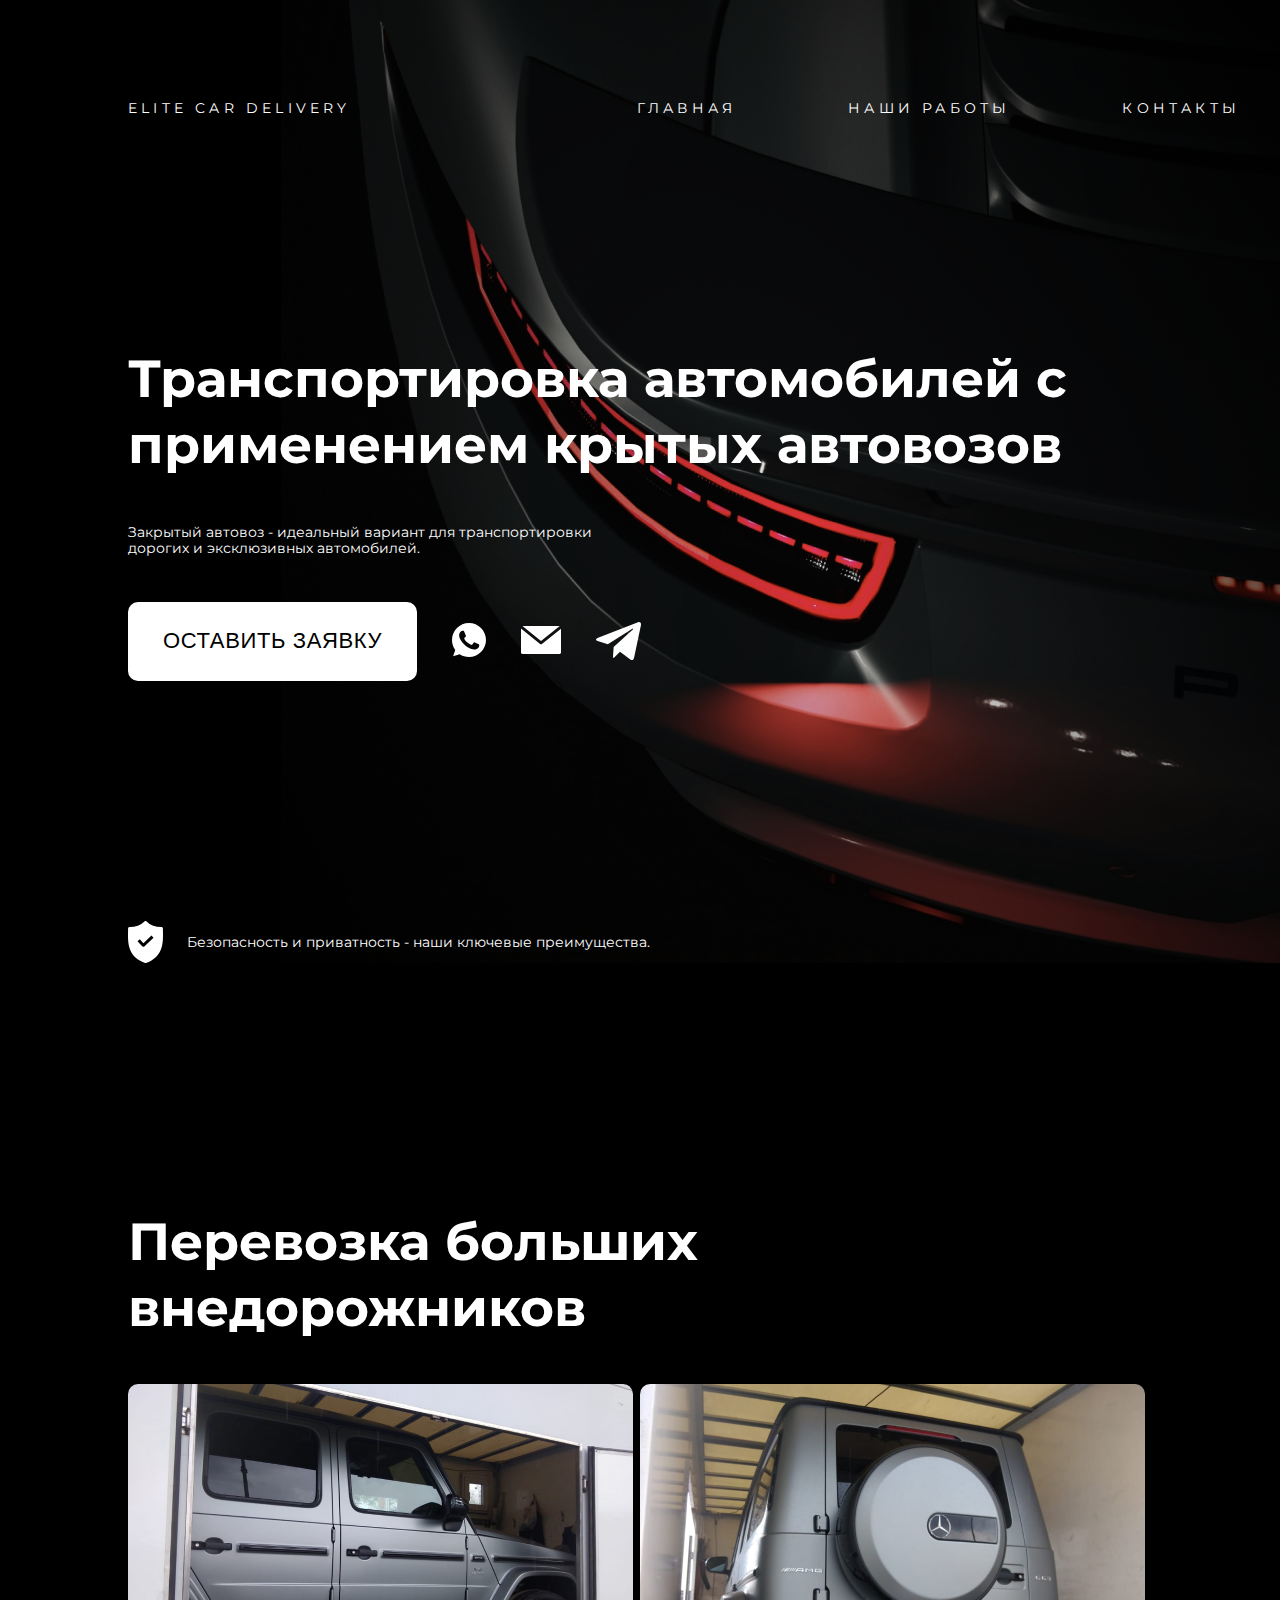
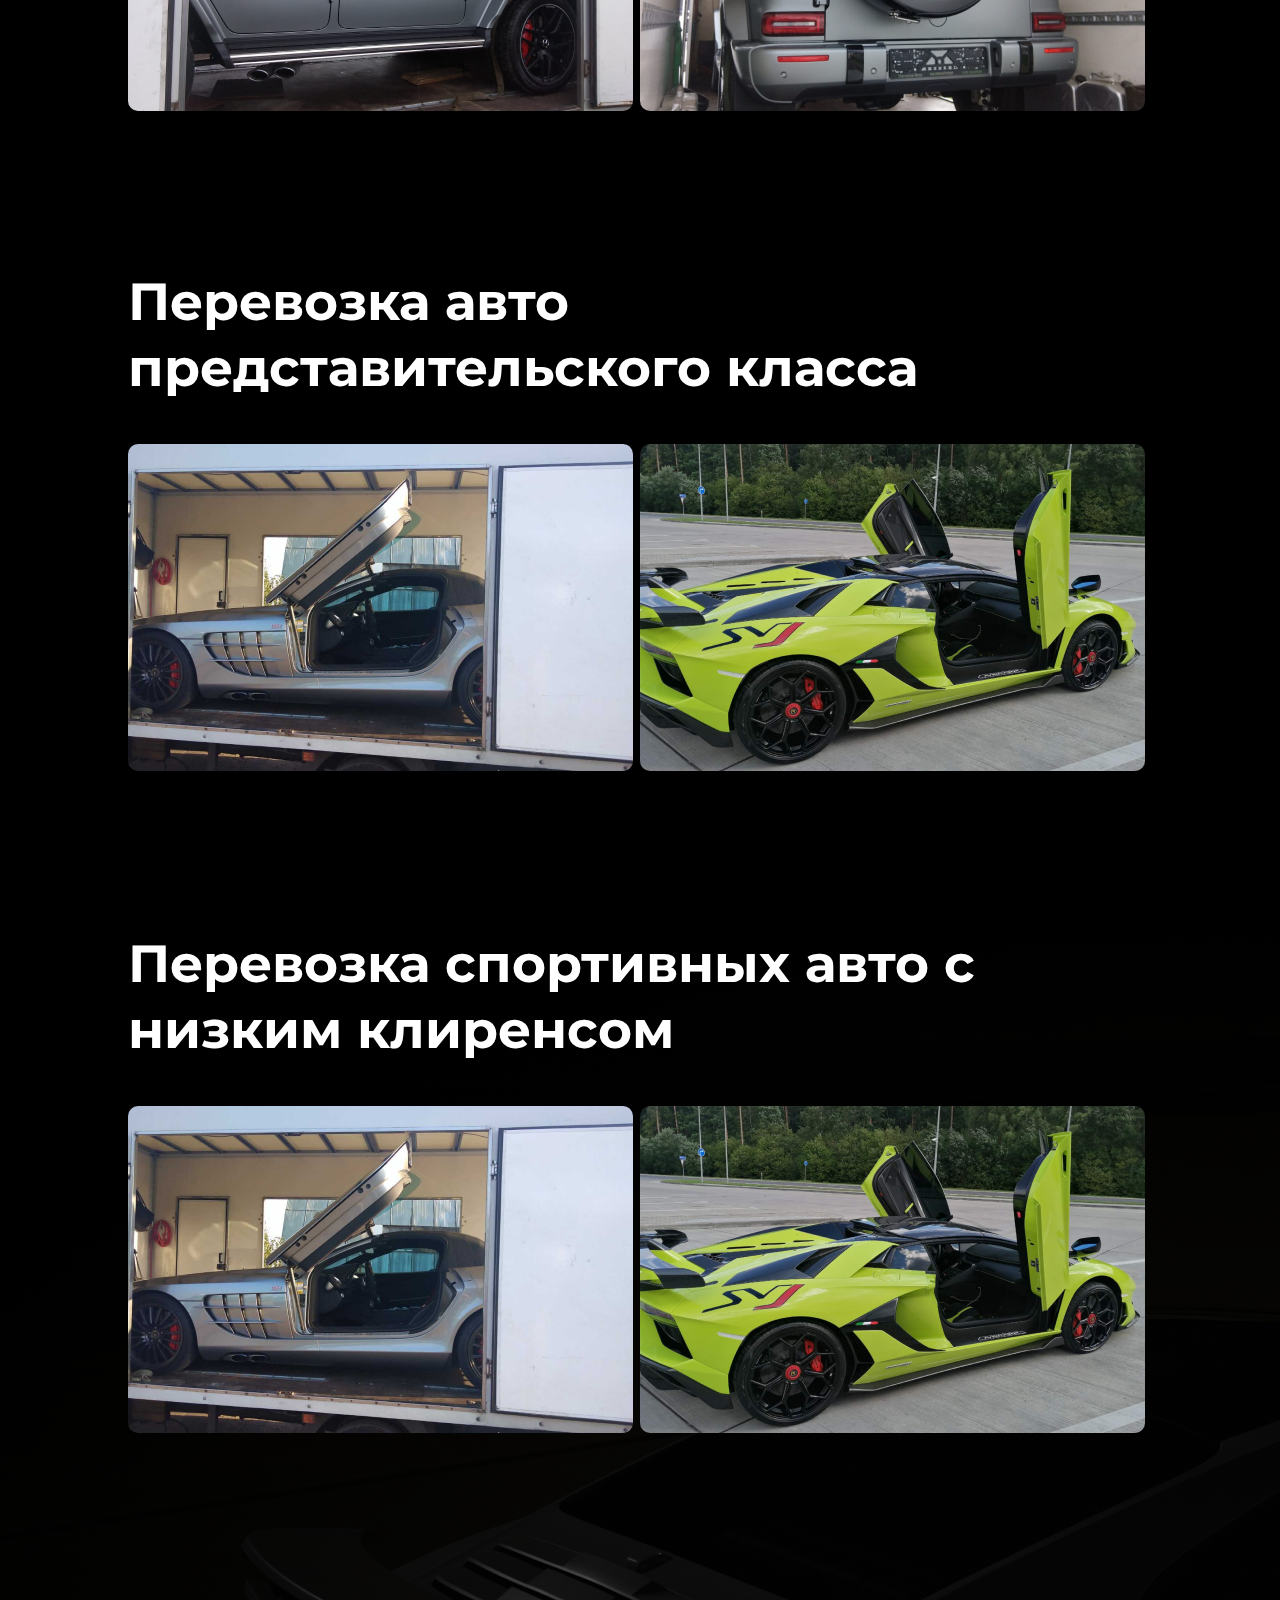
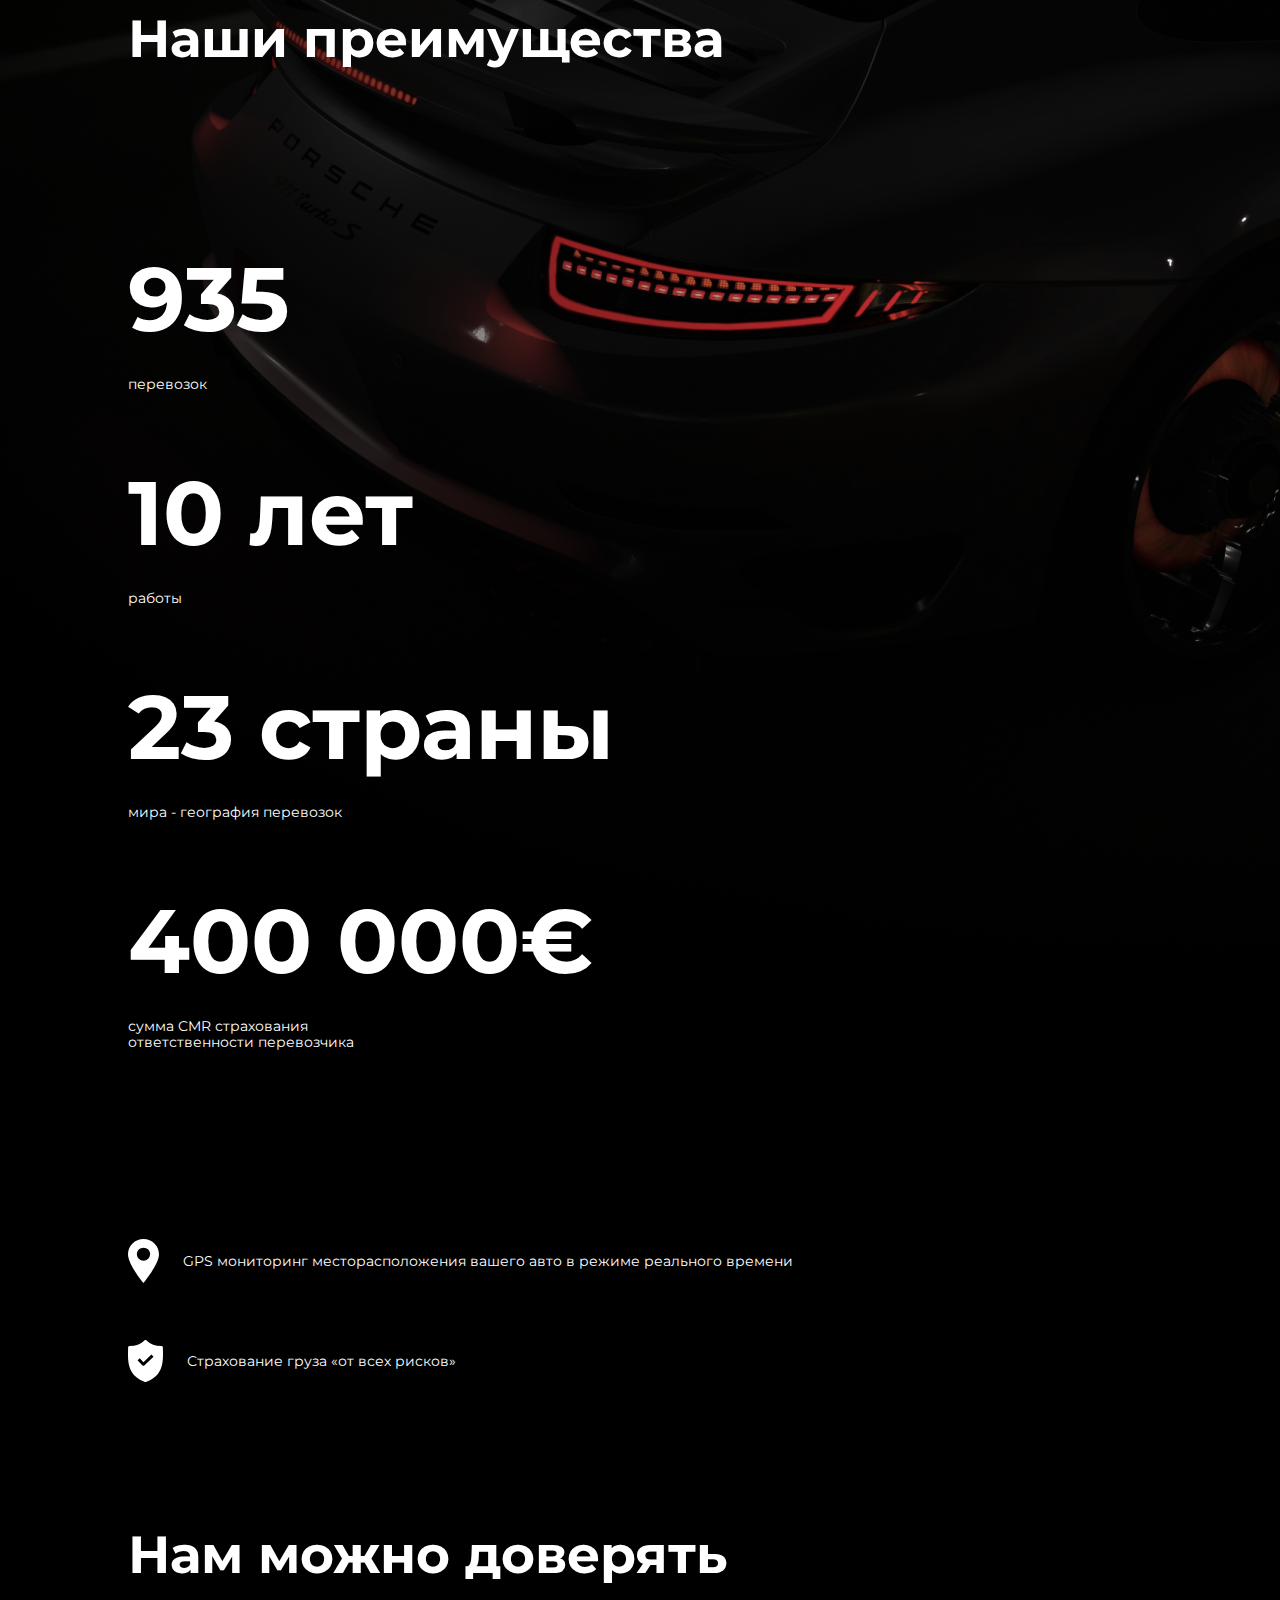
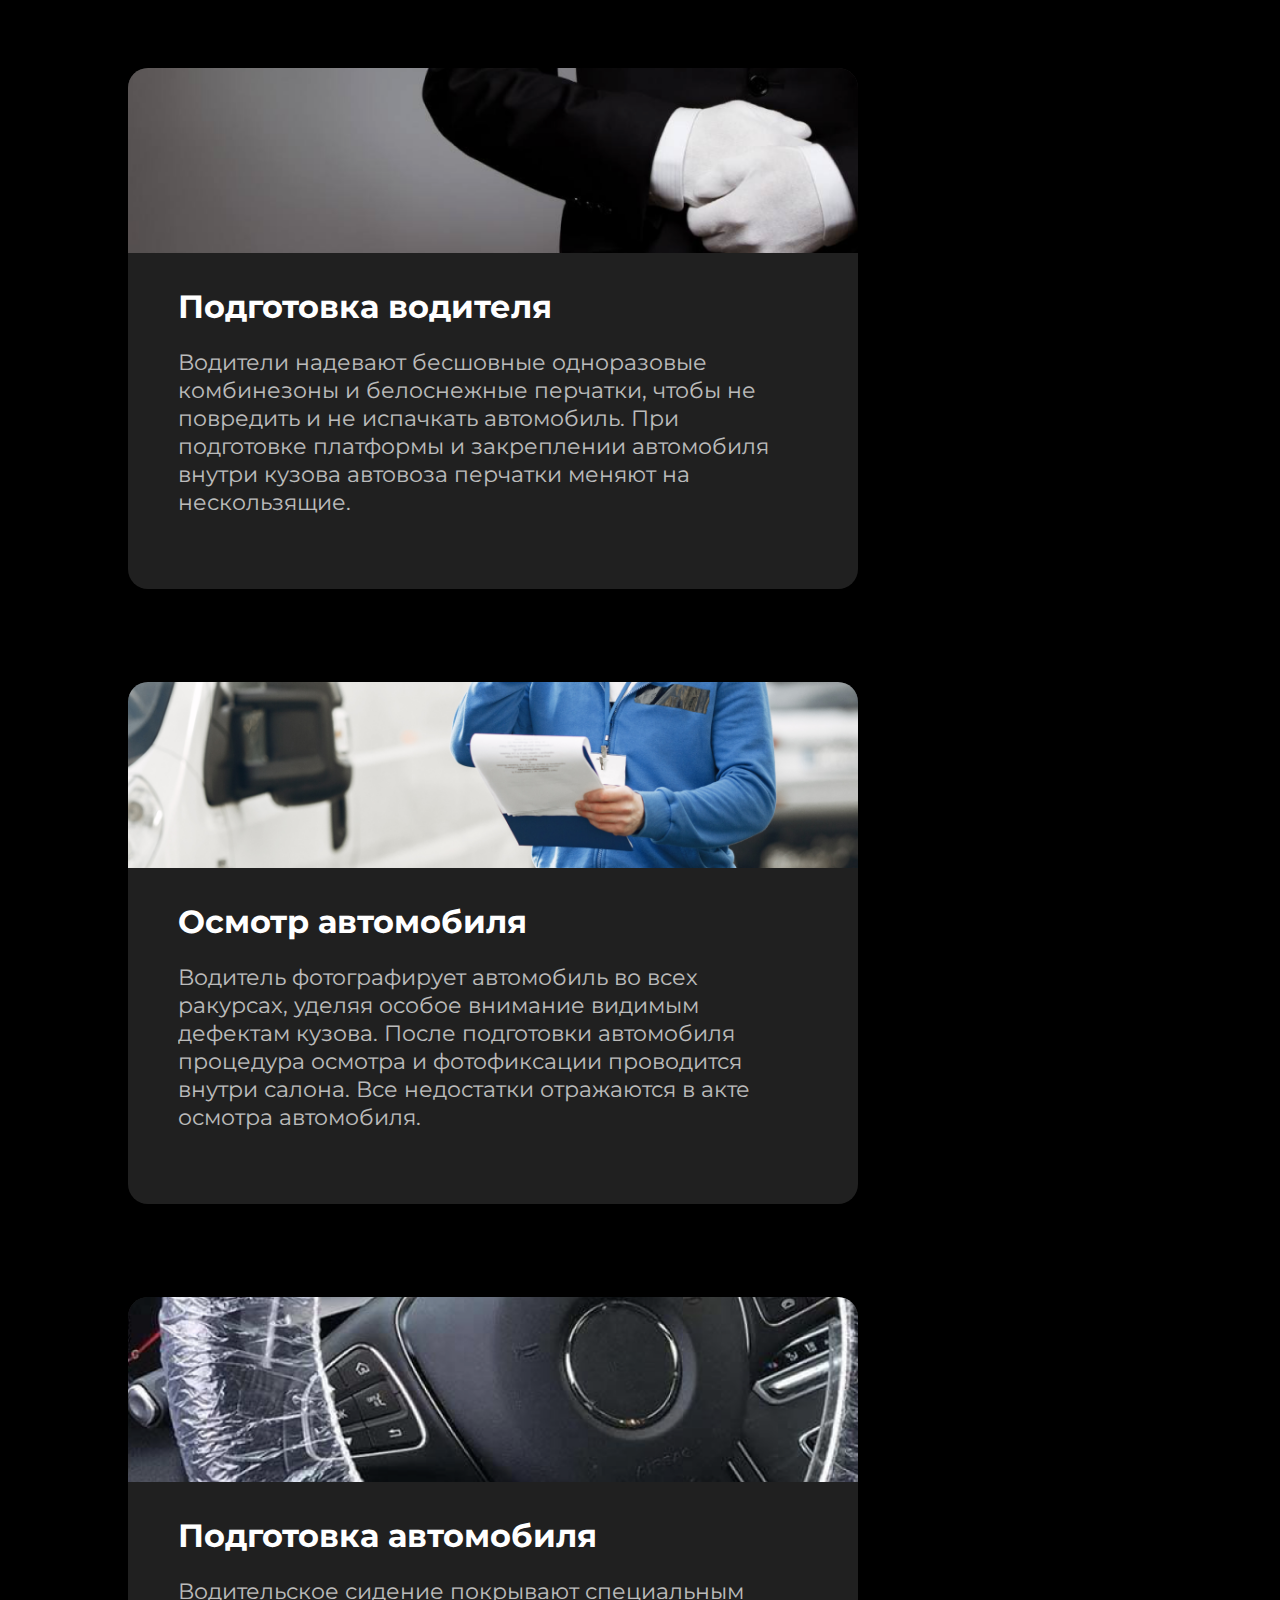
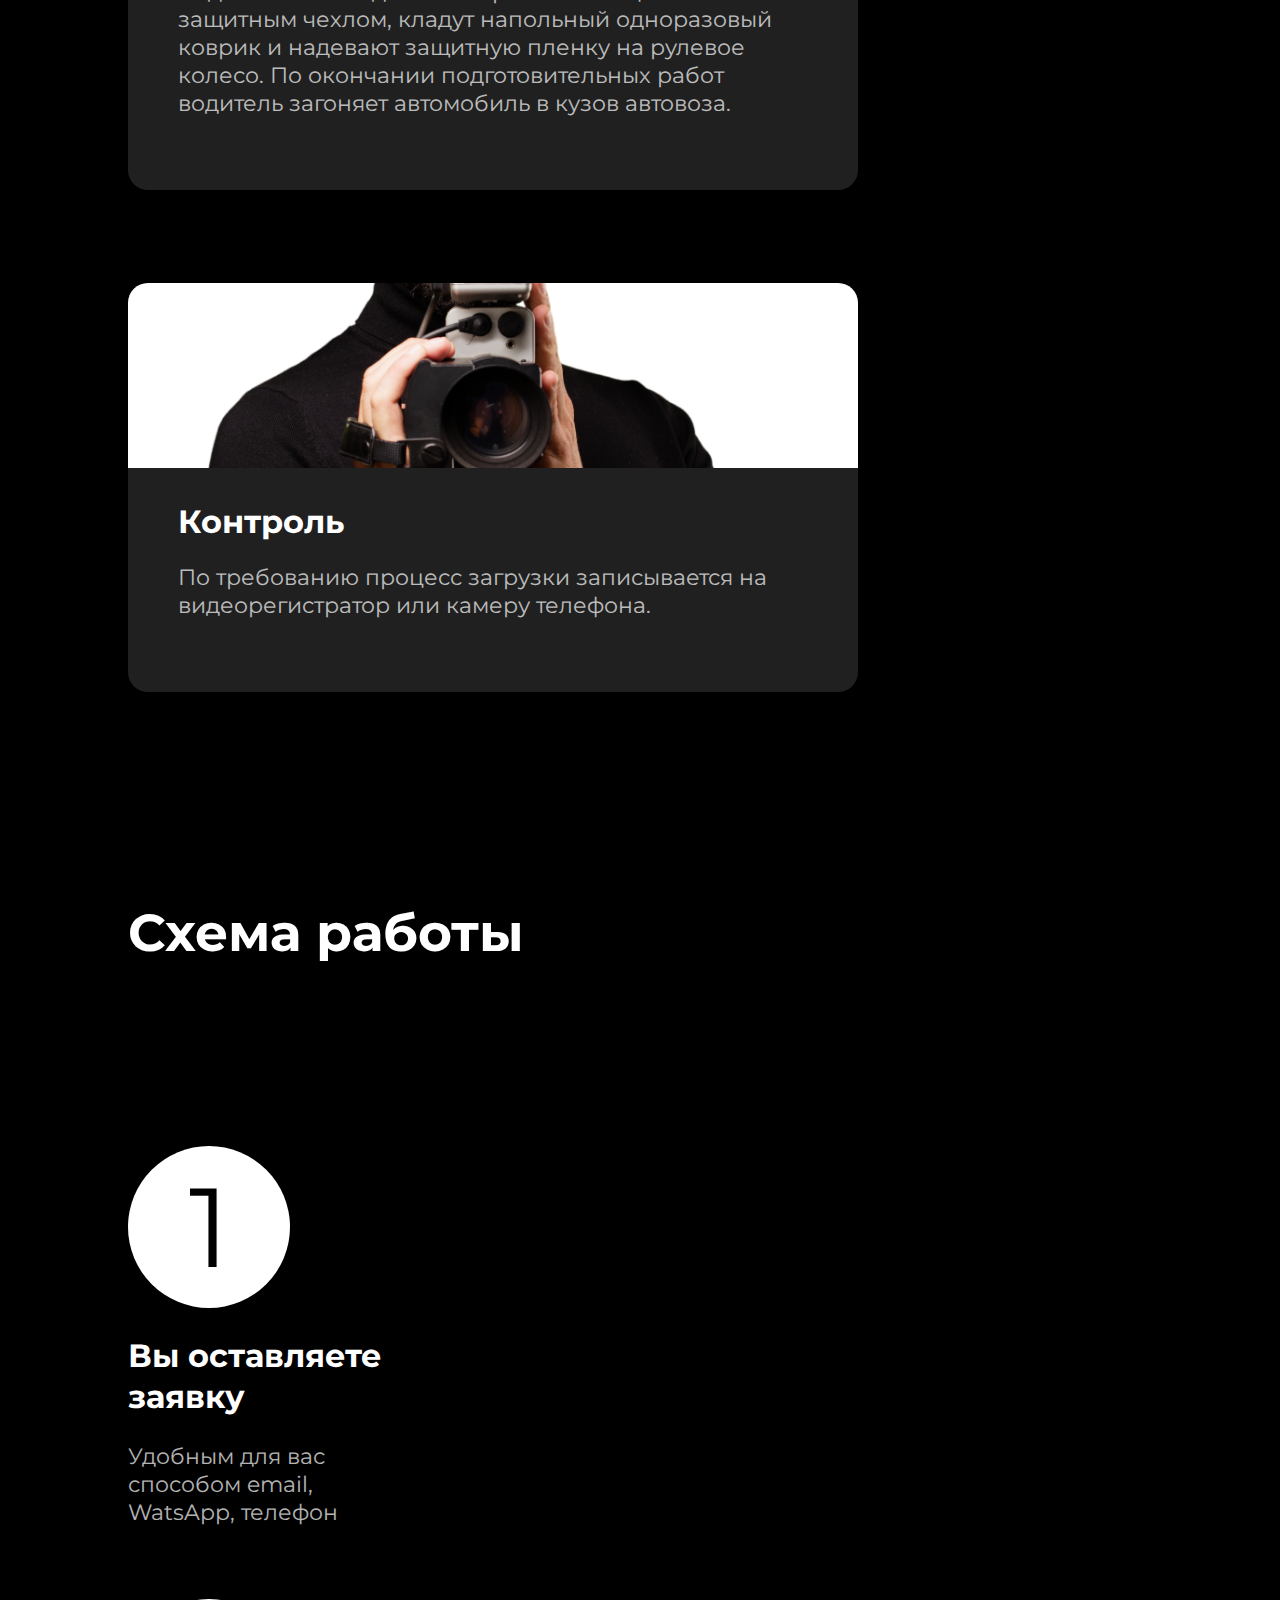
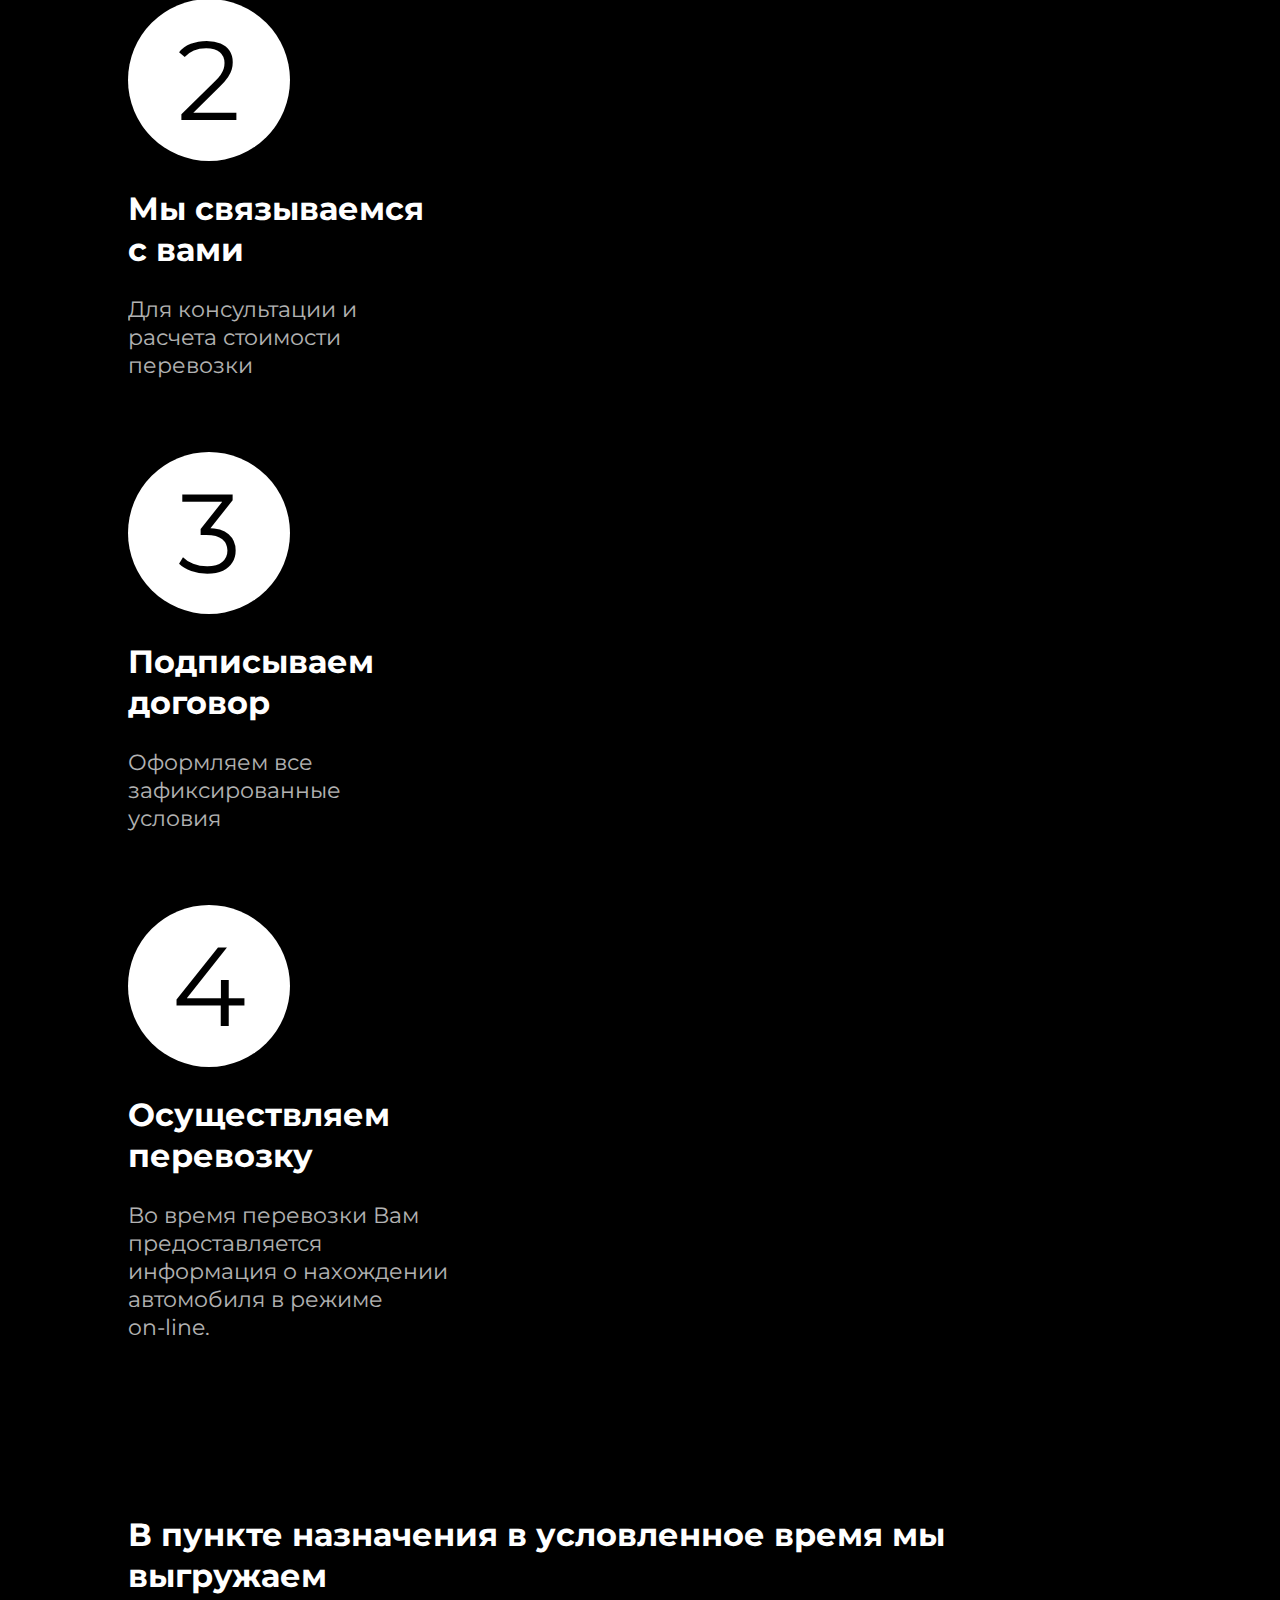
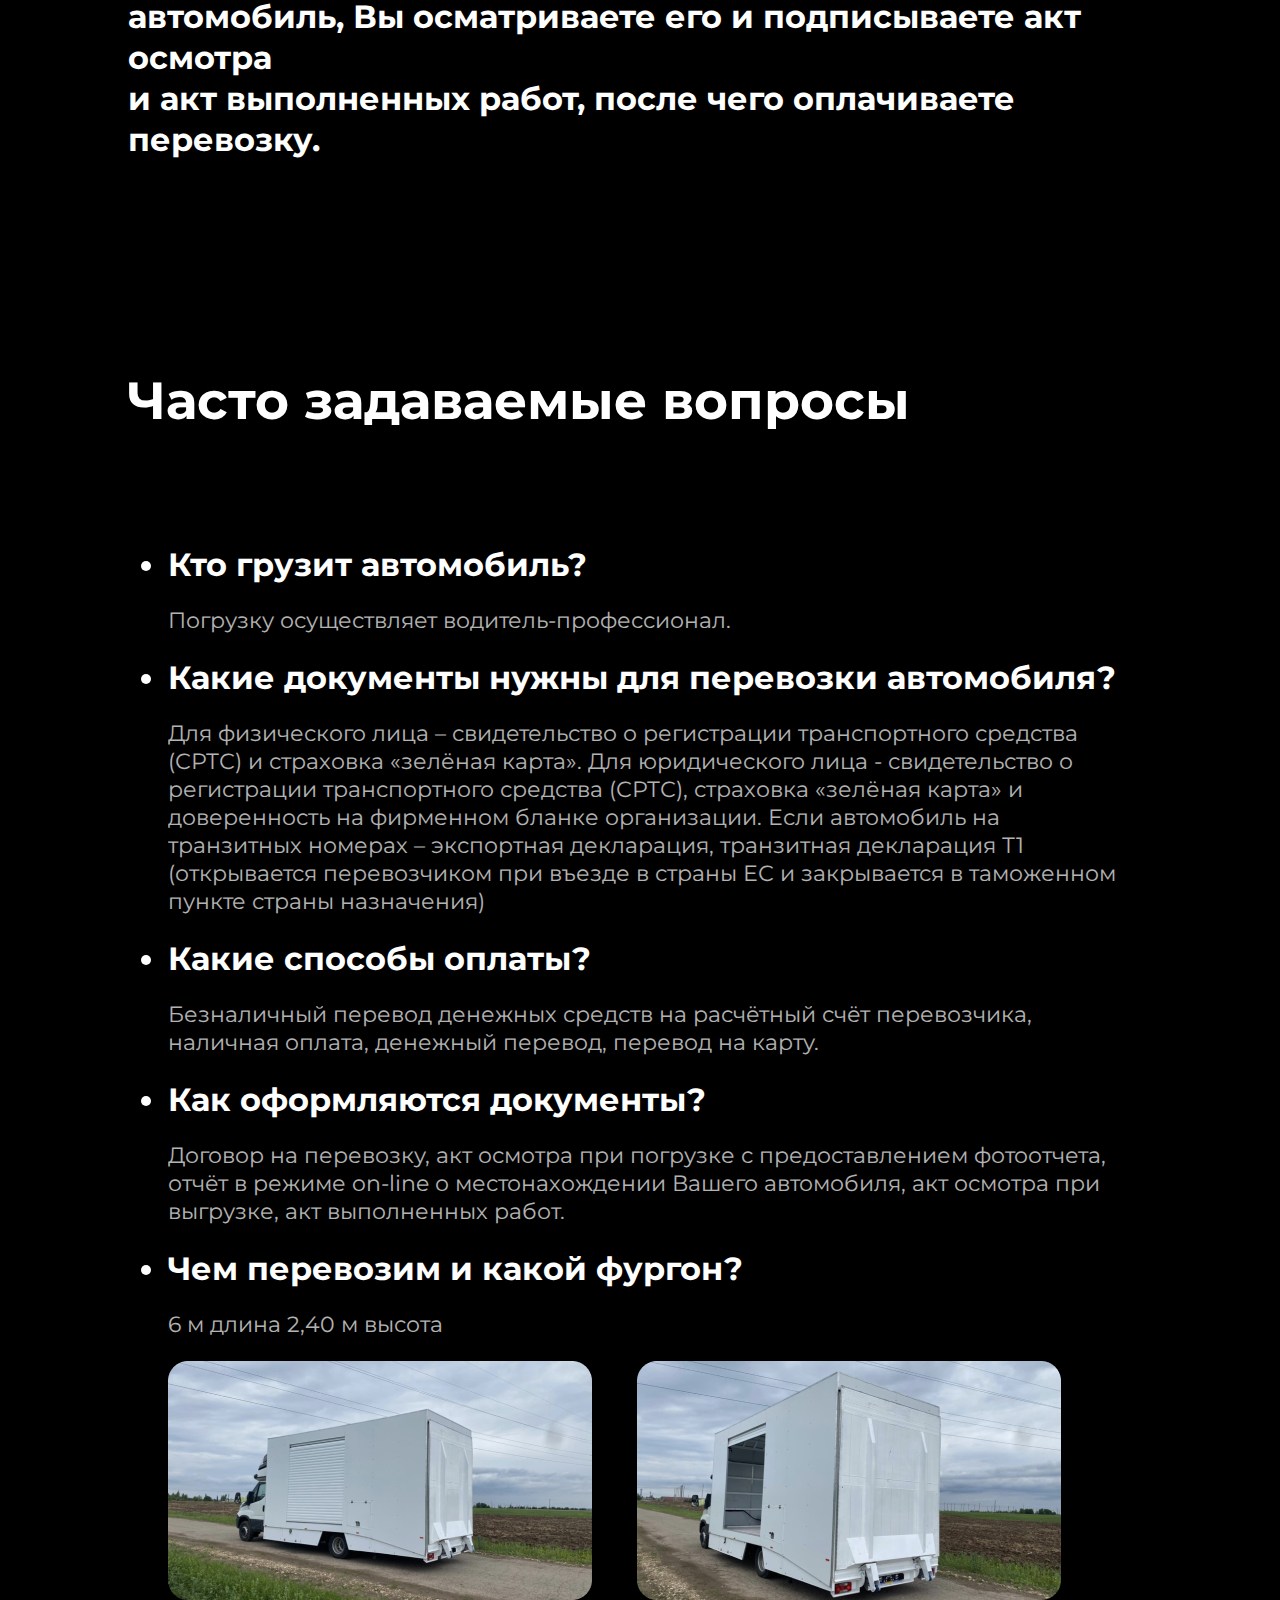
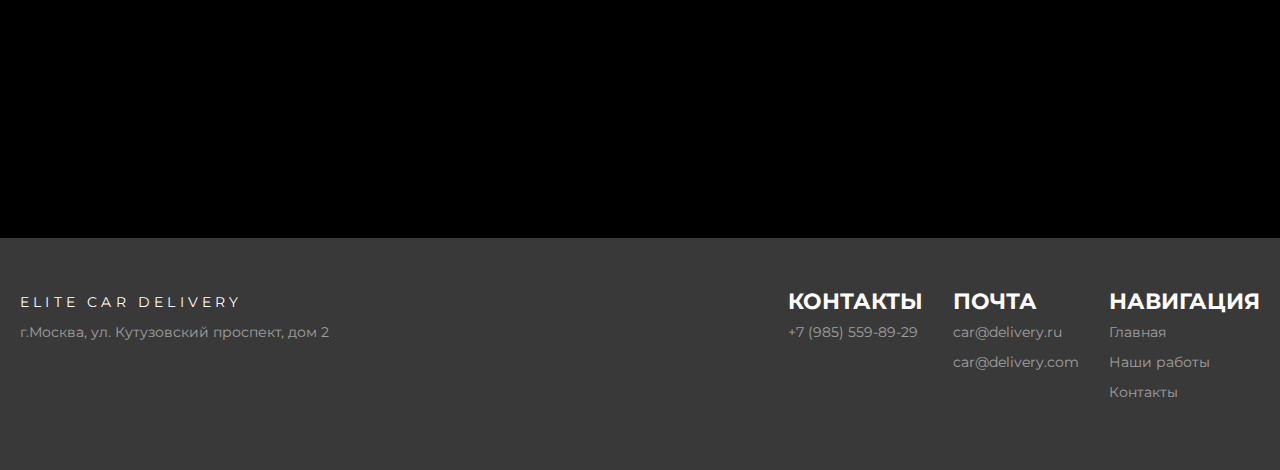
==== index.html @ aadefdd5 "fix" ====
<!doctype html><html lang="en"><head><meta charset="utf-8"/><title>Elite Car Delivery</title><link rel="preconnect" href="https://fonts.gstatic.com"/><link href="https://fonts.googleapis.com/css2?family=Montserrat&display=swap" rel="stylesheet"/><link href="css_reset.css" rel="stylesheet"/><link href="/static/css/2.19627560.chunk.css" rel="stylesheet"></head><body><noscript>You need to enable JavaScript to run this app.</noscript><div id="root"></div><script>!function(e){function r(r){for(var n,p,l=r[0],a=r[1],f=r[2],c=0,s=[];c<l.length;c++)p=l[c],Object.prototype.hasOwnProperty.call(o,p)&&o[p]&&s.push(o[p][0]),o[p]=0;for(n in a)Object.prototype.hasOwnProperty.call(a,n)&&(e[n]=a[n]);for(i&&i(r);s.length;)s.shift()();return u.push.apply(u,f||[]),t()}function t(){for(var e,r=0;r<u.length;r++){for(var t=u[r],n=!0,l=1;l<t.length;l++){var a=t[l];0!==o[a]&&(n=!1)}n&&(u.splice(r--,1),e=p(p.s=t[0]))}return e}var n={},o={1:0},u=[];function p(r){if(n[r])return n[r].exports;var t=n[r]={i:r,l:!1,exports:{}};return e[r].call(t.exports,t,t.exports,p),t.l=!0,t.exports}p.m=e,p.c=n,p.d=function(e,r,t){p.o(e,r)||Object.defineProperty(e,r,{enumerable:!0,get:t})},p.r=function(e){"undefined"!=typeof Symbol&&Symbol.toStringTag&&Object.defineProperty(e,Symbol.toStringTag,{value:"Module"}),Object.defineProperty(e,"__esModule",{value:!0})},p.t=function(e,r){if(1&r&&(e=p(e)),8&r)return e;if(4&r&&"object"==typeof e&&e&&e.__esModule)return e;var t=Object.create(null);if(p.r(t),Object.defineProperty(t,"default",{enumerable:!0,value:e}),2&r&&"string"!=typeof e)for(var n in e)p.d(t,n,function(r){return e[r]}.bind(null,n));return t},p.n=function(e){var r=e&&e.__esModule?function(){return e.default}:function(){return e};return p.d(r,"a",r),r},p.o=function(e,r){return Object.prototype.hasOwnProperty.call(e,r)},p.p="/";var l=this["webpackJsonpmy-app"]=this["webpackJsonpmy-app"]||[],a=l.push.bind(l);l.push=r,l=l.slice();for(var f=0;f<l.length;f++)r(l[f]);var i=a;t()}([])</script><script src="/static/js/2.6ce5b0ce.chunk.js"></script><script src="/static/js/main.f5811c55.chunk.js"></script></body></html>
---- static/css/2.19627560.chunk.css ----
@charset "UTF-8";.slick-slider{box-sizing:border-box;-webkit-user-select:none;-ms-user-select:none;user-select:none;-webkit-touch-callout:none;-khtml-user-select:none;touch-action:pan-y;-webkit-tap-highlight-color:transparent}.slick-list,.slick-slider{position:relative;display:block}.slick-list{overflow:hidden;margin:0;padding:0}.slick-list:focus{outline:none}.slick-list.dragging{cursor:pointer;cursor:hand}.slick-slider .slick-list,.slick-slider .slick-track{-webkit-transform:translateZ(0);transform:translateZ(0)}.slick-track{position:relative;top:0;left:0;display:block;margin-left:auto;margin-right:auto}.slick-track:after,.slick-track:before{display:table;content:""}.slick-track:after{clear:both}.slick-loading .slick-track{visibility:hidden}.slick-slide{display:none;float:left;height:100%;min-height:1px}[dir=rtl] .slick-slide{float:right}.slick-slide img{display:block}.slick-slide.slick-loading img{display:none}.slick-slide.dragging img{pointer-events:none}.slick-initialized .slick-slide{display:block}.slick-loading .slick-slide{visibility:hidden}.slick-vertical .slick-slide{display:block;height:auto;border:1px solid transparent}.slick-arrow.slick-hidden{display:none}.slick-loading .slick-list{background:#fff url([data-uri]) 50% no-repeat}@font-face{font-family:"slick";font-weight:400;font-style:normal;src:url(/static/media/slick.a4e97f5a.eot);src:url(/static/media/slick.a4e97f5a.eot?#iefix) format("embedded-opentype"),url(/static/media/slick.29518378.woff) format("woff"),url(/static/media/slick.c94f7671.ttf) format("truetype"),url(/static/media/slick.2630a3e3.svg#slick) format("svg")}.slick-next,.slick-prev{font-size:0;line-height:0;position:absolute;top:50%;display:block;width:20px;height:20px;padding:0;-webkit-transform:translateY(-50%);transform:translateY(-50%);cursor:pointer;border:none}.slick-next,.slick-next:focus,.slick-next:hover,.slick-prev,.slick-prev:focus,.slick-prev:hover{color:transparent;outline:none;background:transparent}.slick-next:focus:before,.slick-next:hover:before,.slick-prev:focus:before,.slick-prev:hover:before{opacity:1}.slick-next.slick-disabled:before,.slick-prev.slick-disabled:before{opacity:.25}.slick-next:before,.slick-prev:before{font-family:"slick";font-size:20px;line-height:1;opacity:.75;color:#fff;-webkit-font-smoothing:antialiased;-moz-osx-font-smoothing:grayscale}.slick-prev{left:-25px}[dir=rtl] .slick-prev{right:-25px;left:auto}.slick-prev:before{content:"←"}[dir=rtl] .slick-prev:before{content:"→"}.slick-next{right:-25px}[dir=rtl] .slick-next{right:auto;left:-25px}.slick-next:before{content:"→"}[dir=rtl] .slick-next:before{content:"←"}.slick-dotted.slick-slider{margin-bottom:30px}.slick-dots{position:absolute;bottom:-25px;display:block;width:100%;padding:0;margin:0;list-style:none;text-align:center}.slick-dots li{position:relative;display:inline-block;margin:0 5px;padding:0}.slick-dots li,.slick-dots li button{width:20px;height:20px;cursor:pointer}.slick-dots li button{font-size:0;line-height:0;display:block;padding:5px;color:transparent;border:0;outline:none;background:transparent}.slick-dots li button:focus,.slick-dots li button:hover{outline:none}.slick-dots li button:focus:before,.slick-dots li button:hover:before{opacity:1}.slick-dots li button:before{font-family:"slick";font-size:6px;line-height:20px;position:absolute;top:0;left:0;width:20px;height:20px;content:"•";text-align:center;opacity:.25;color:#000;-webkit-font-smoothing:antialiased;-moz-osx-font-smoothing:grayscale}.slick-dots li.slick-active button:before{opacity:.75;color:#000}
/*# sourceMappingURL=2.19627560.chunk.css.map */
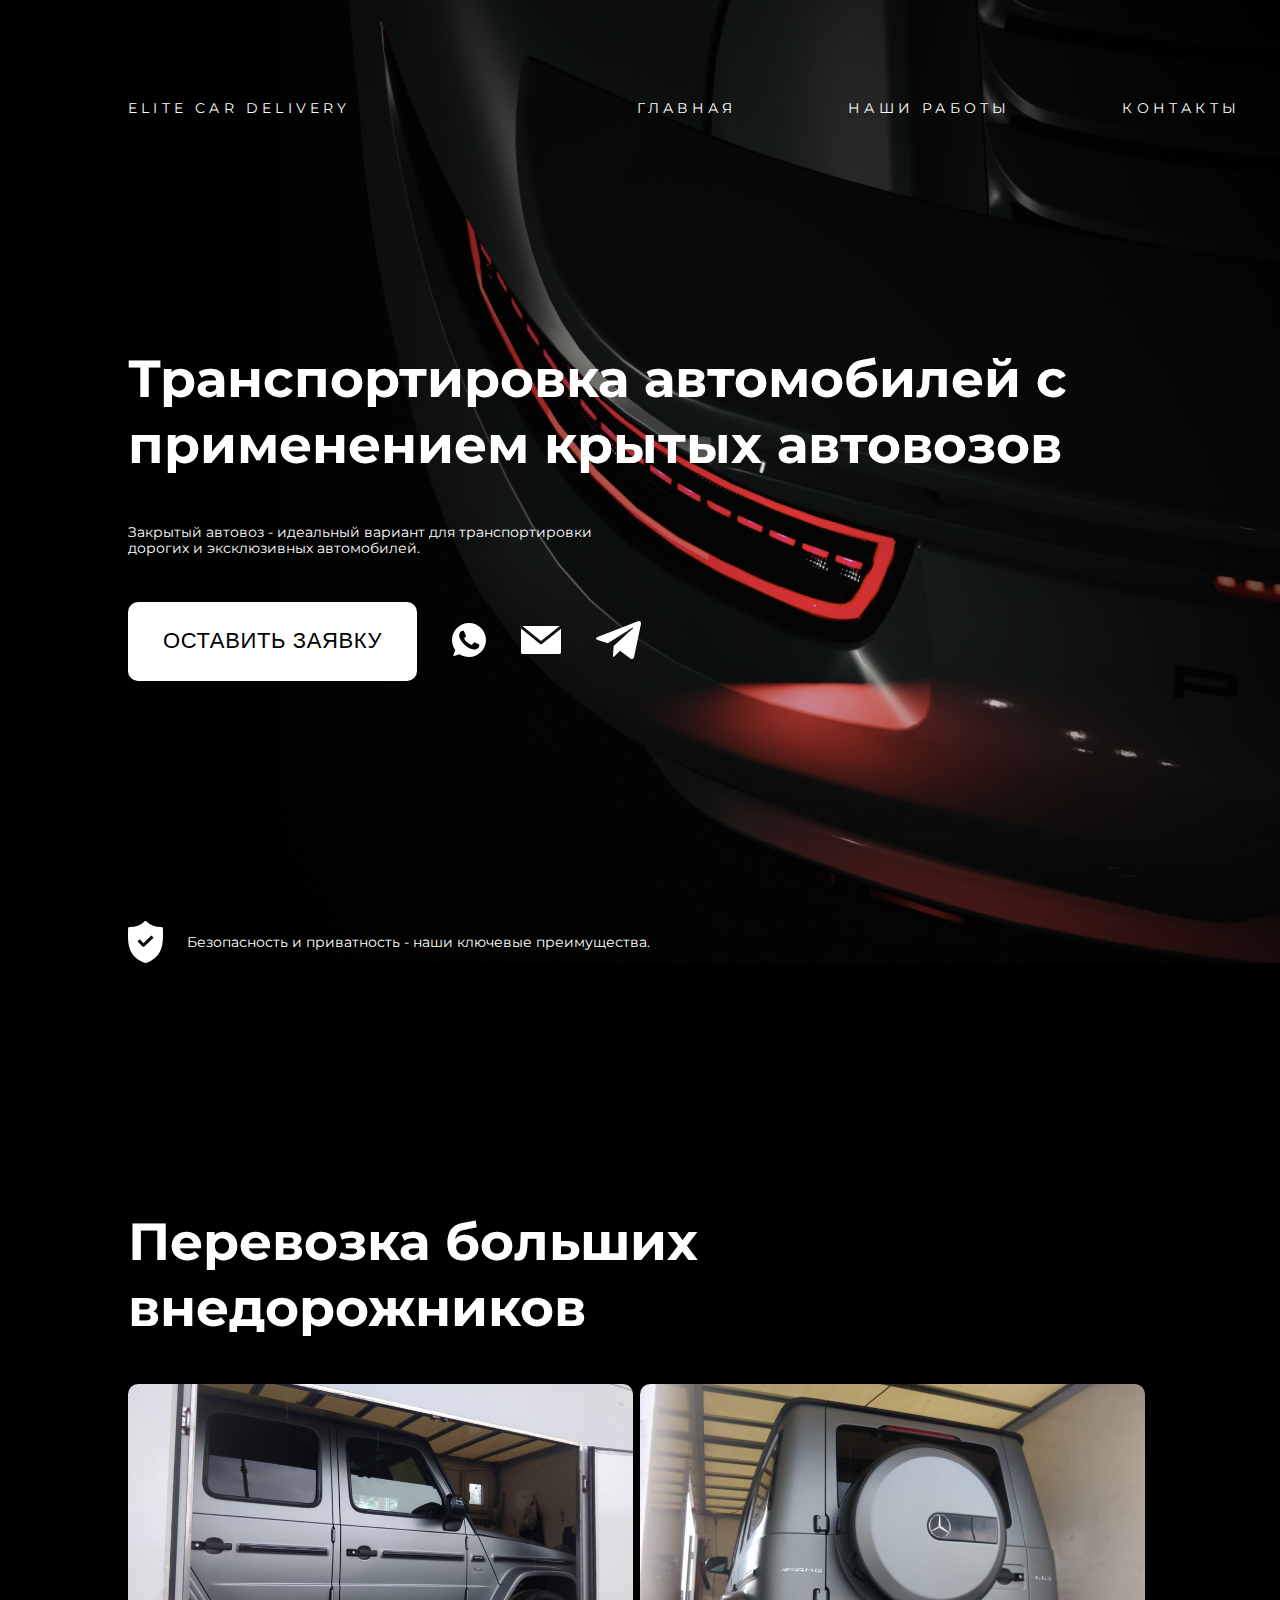
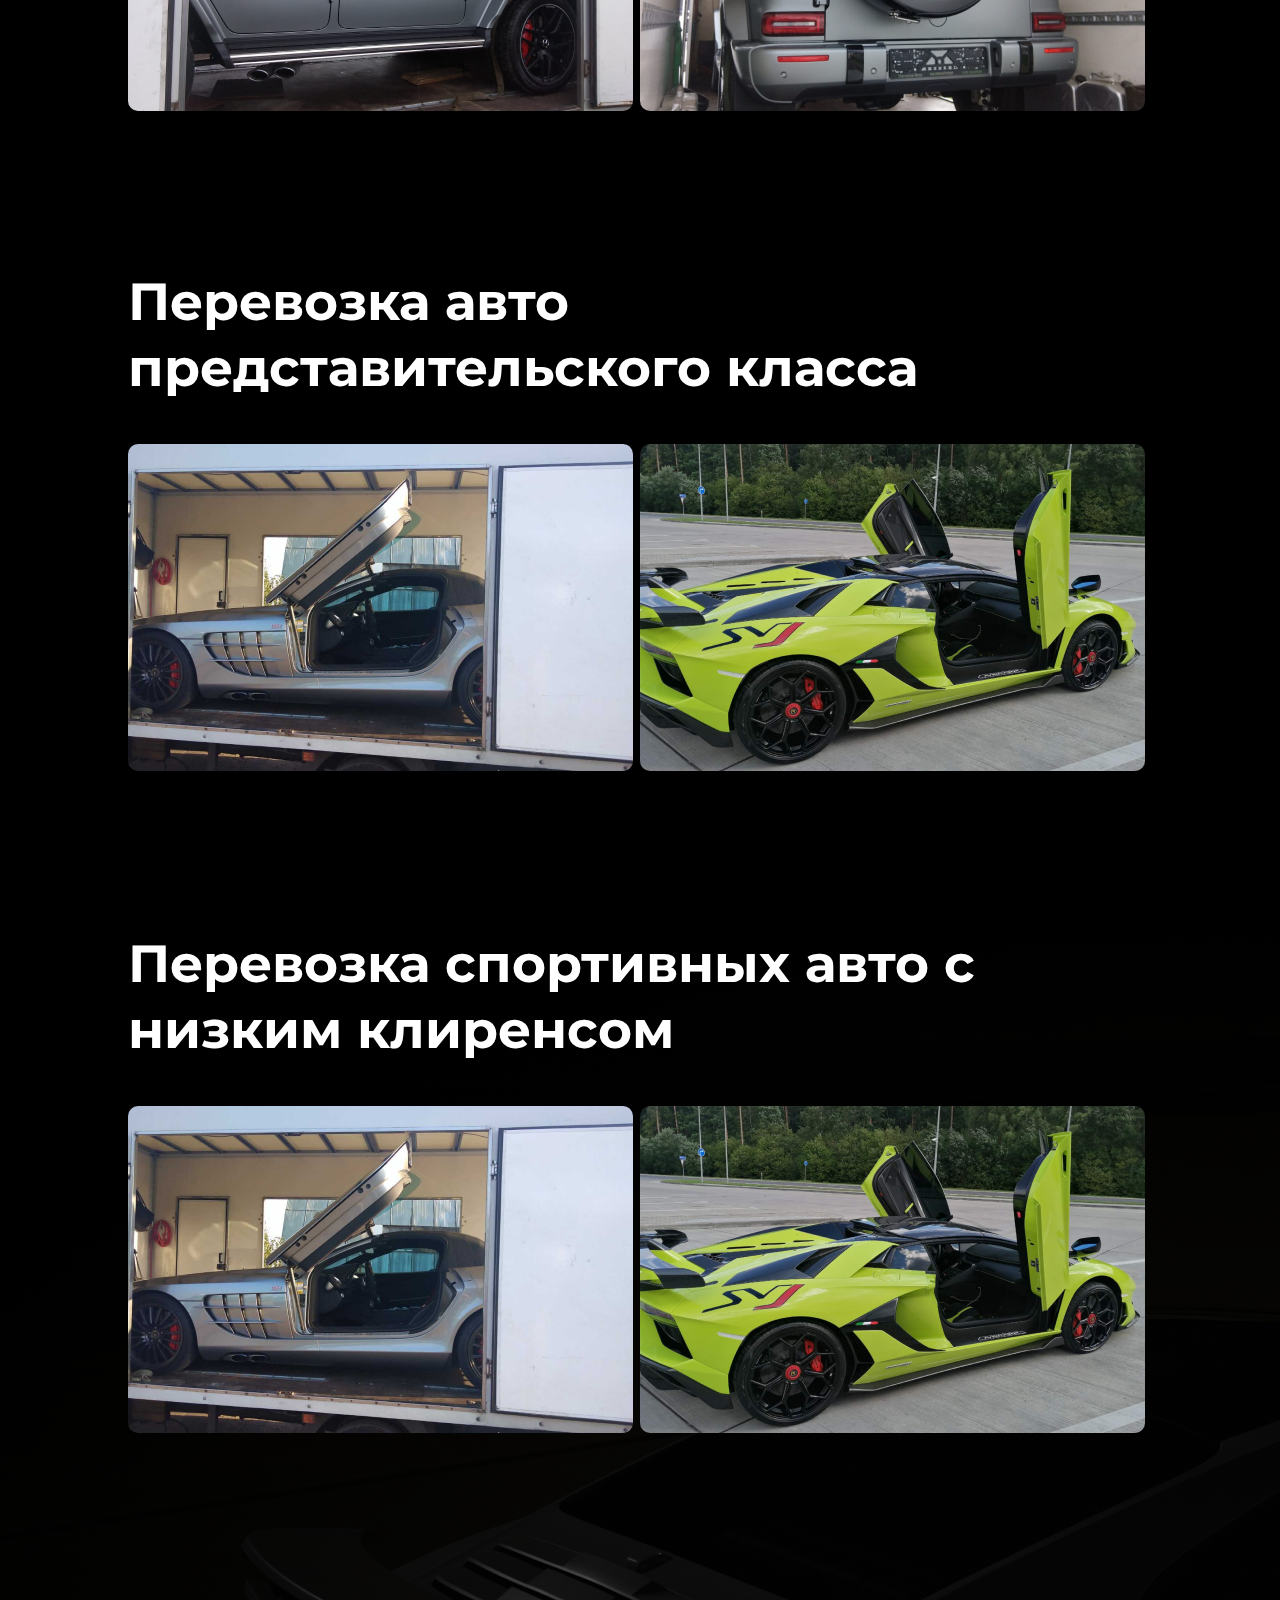
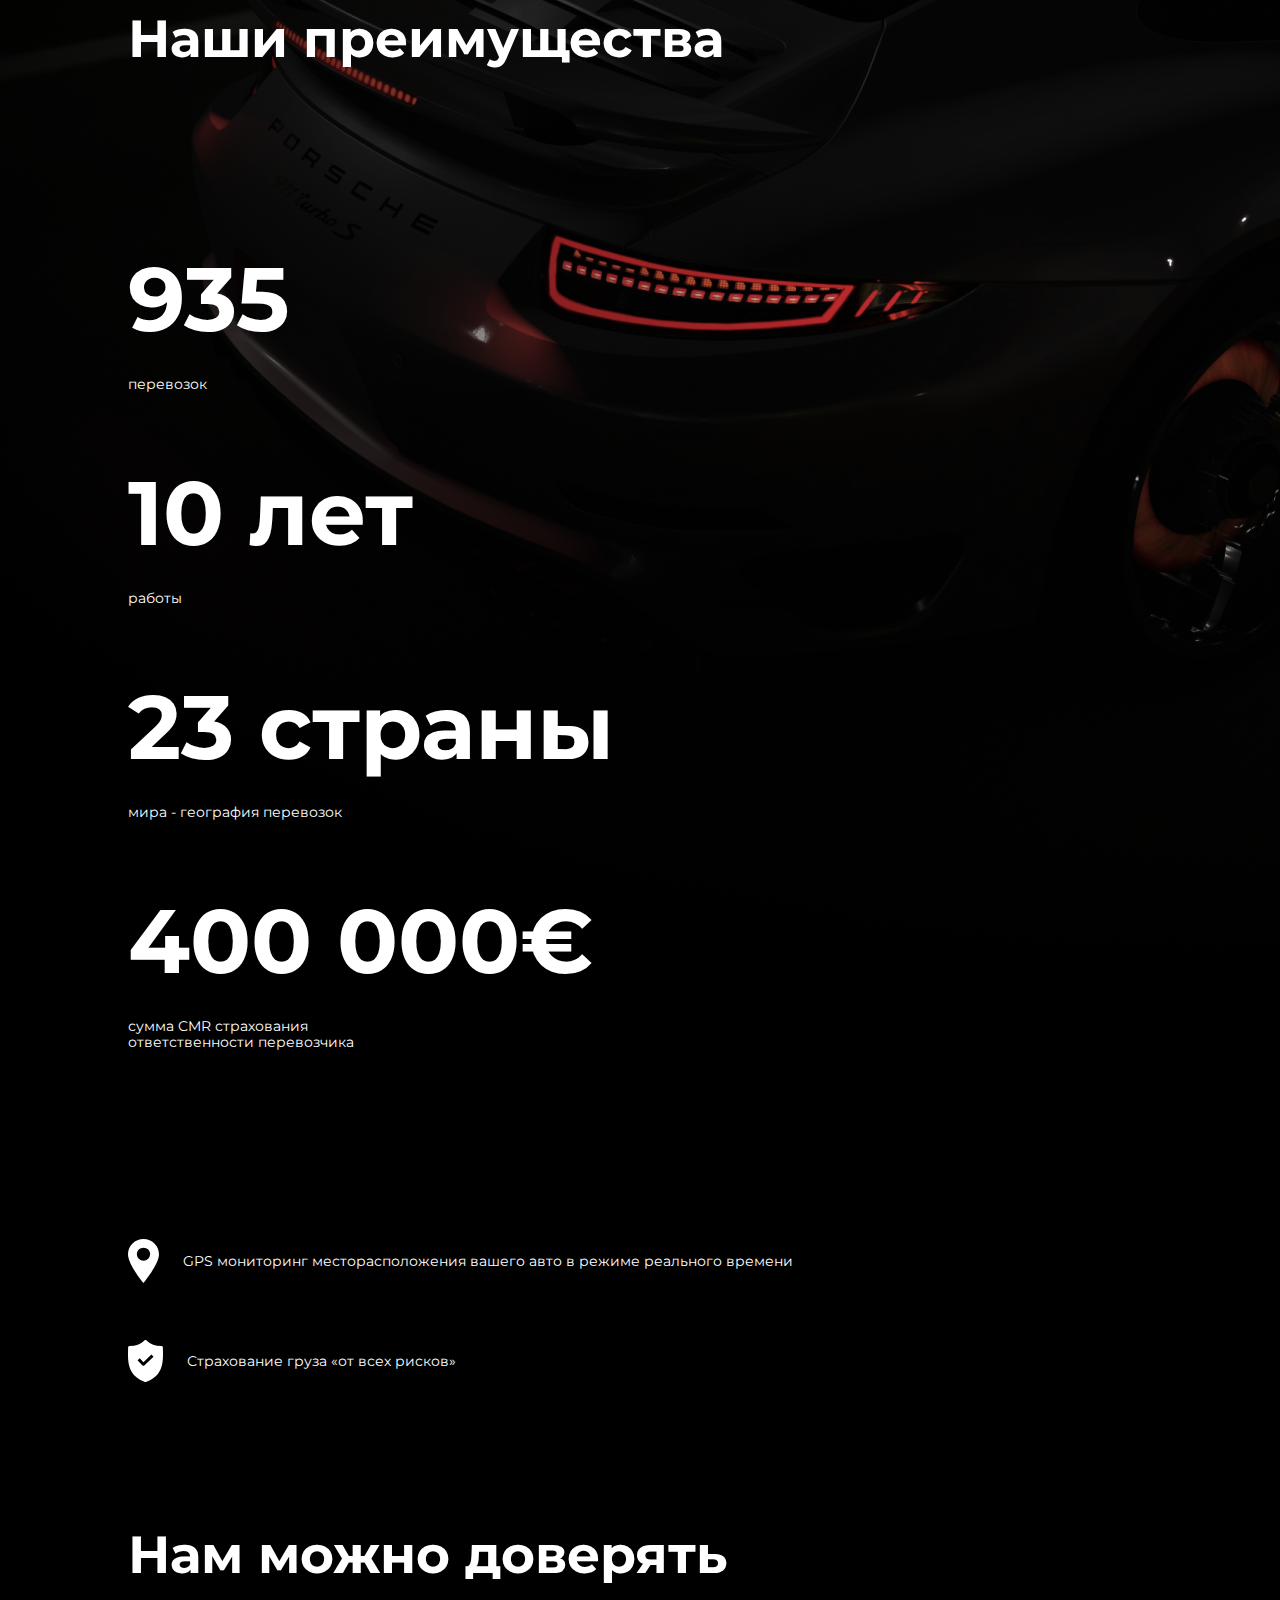
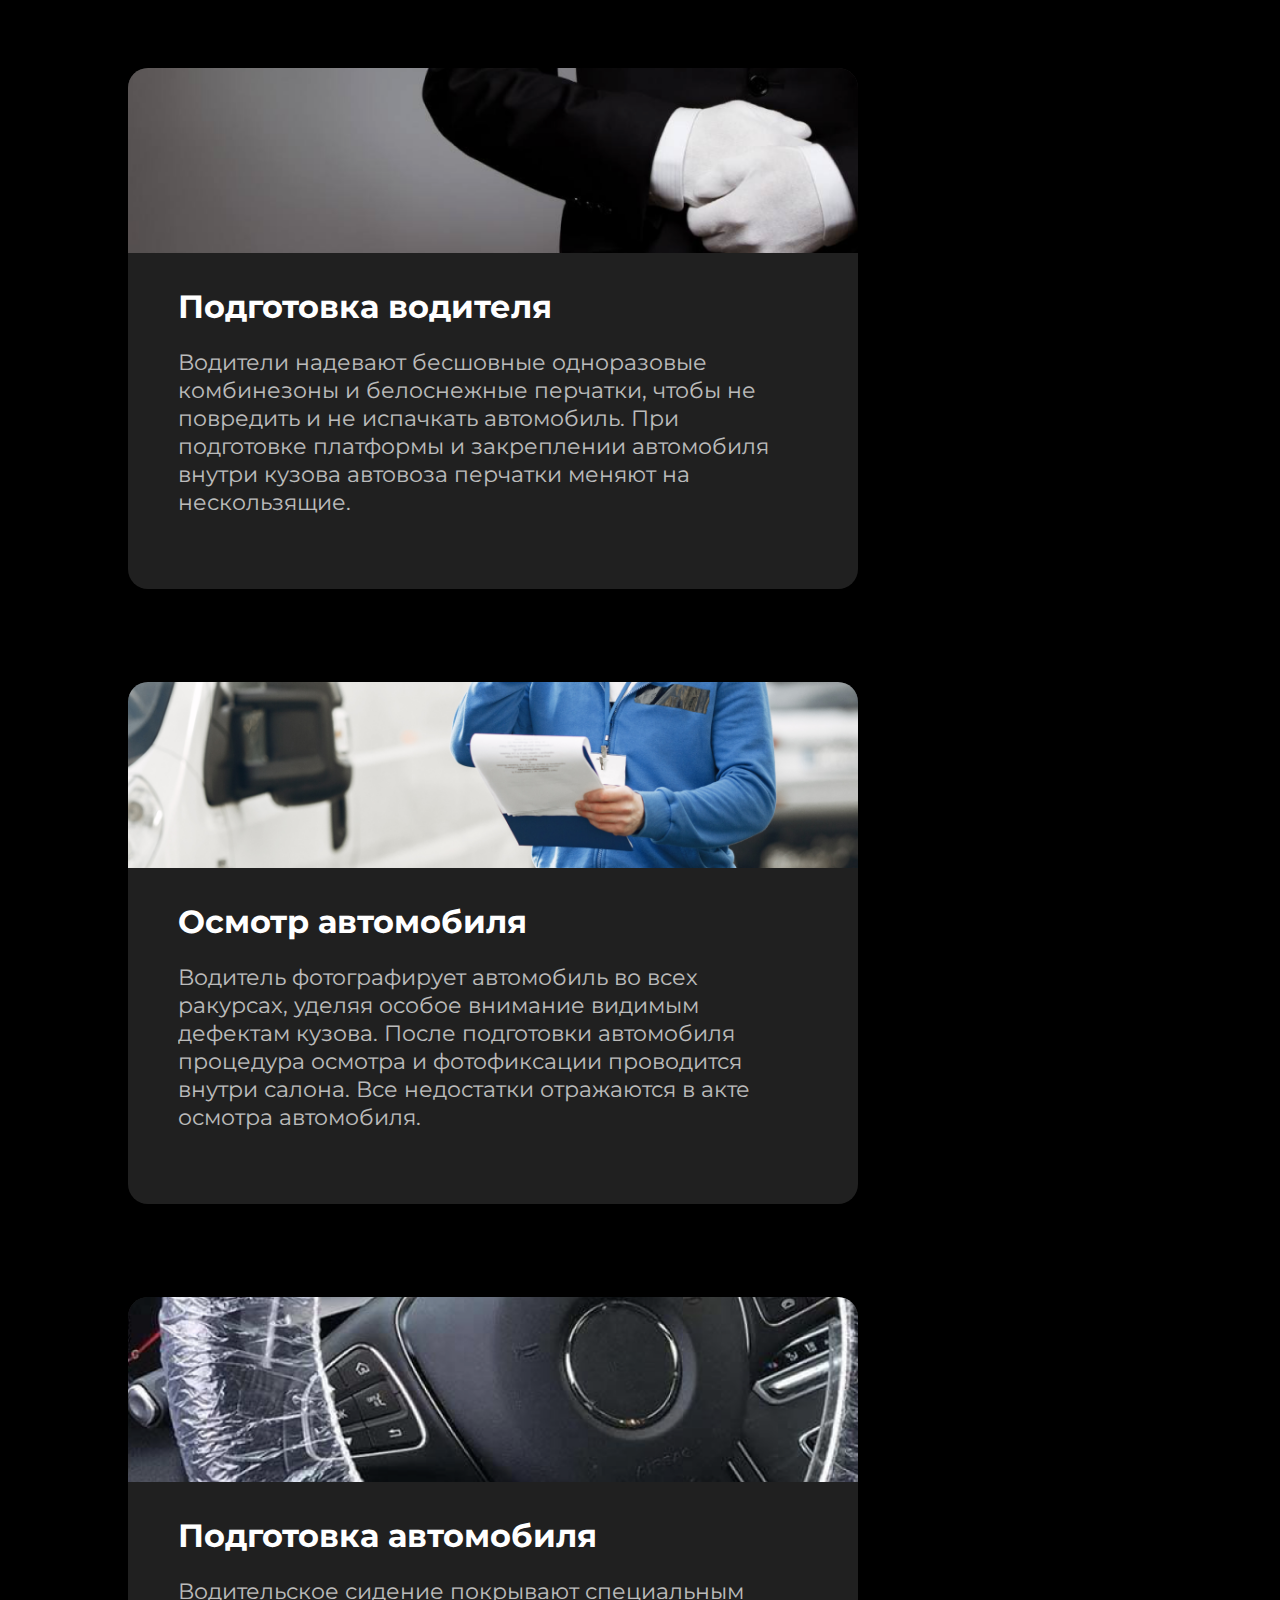
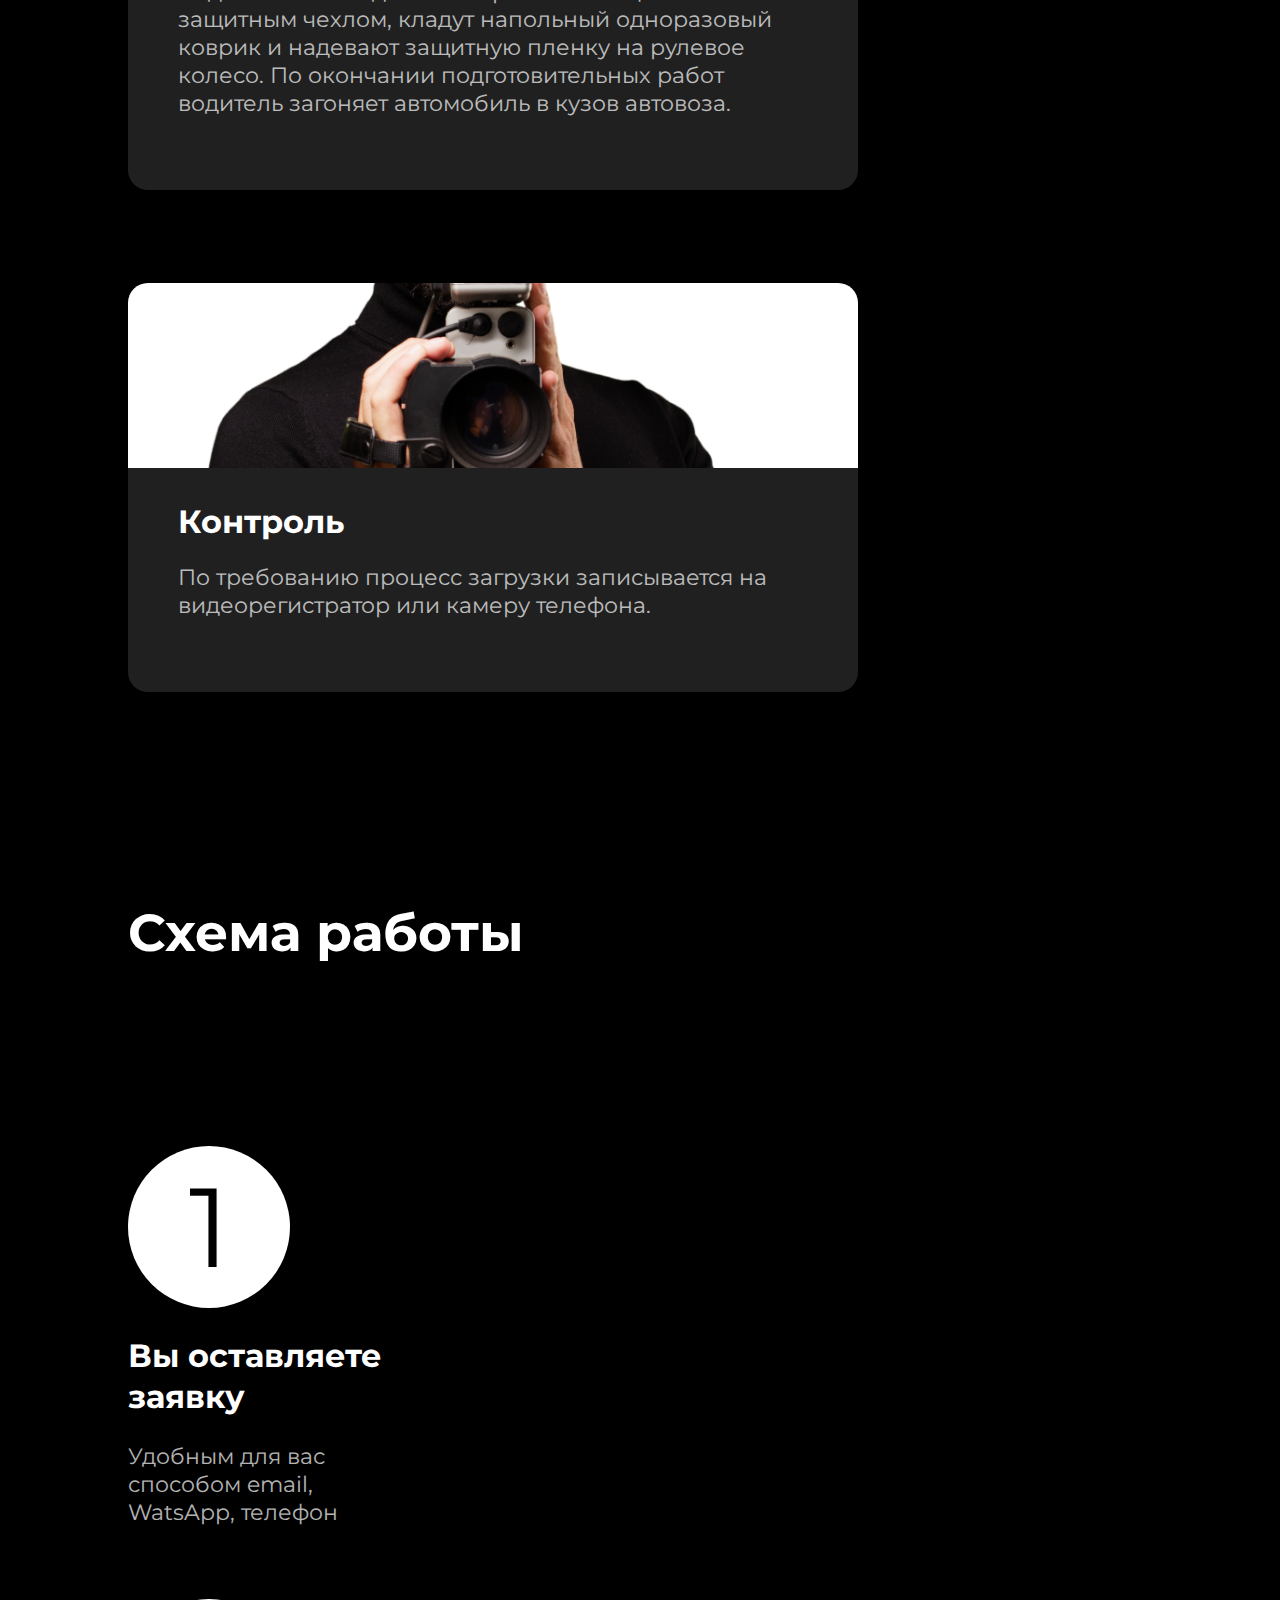
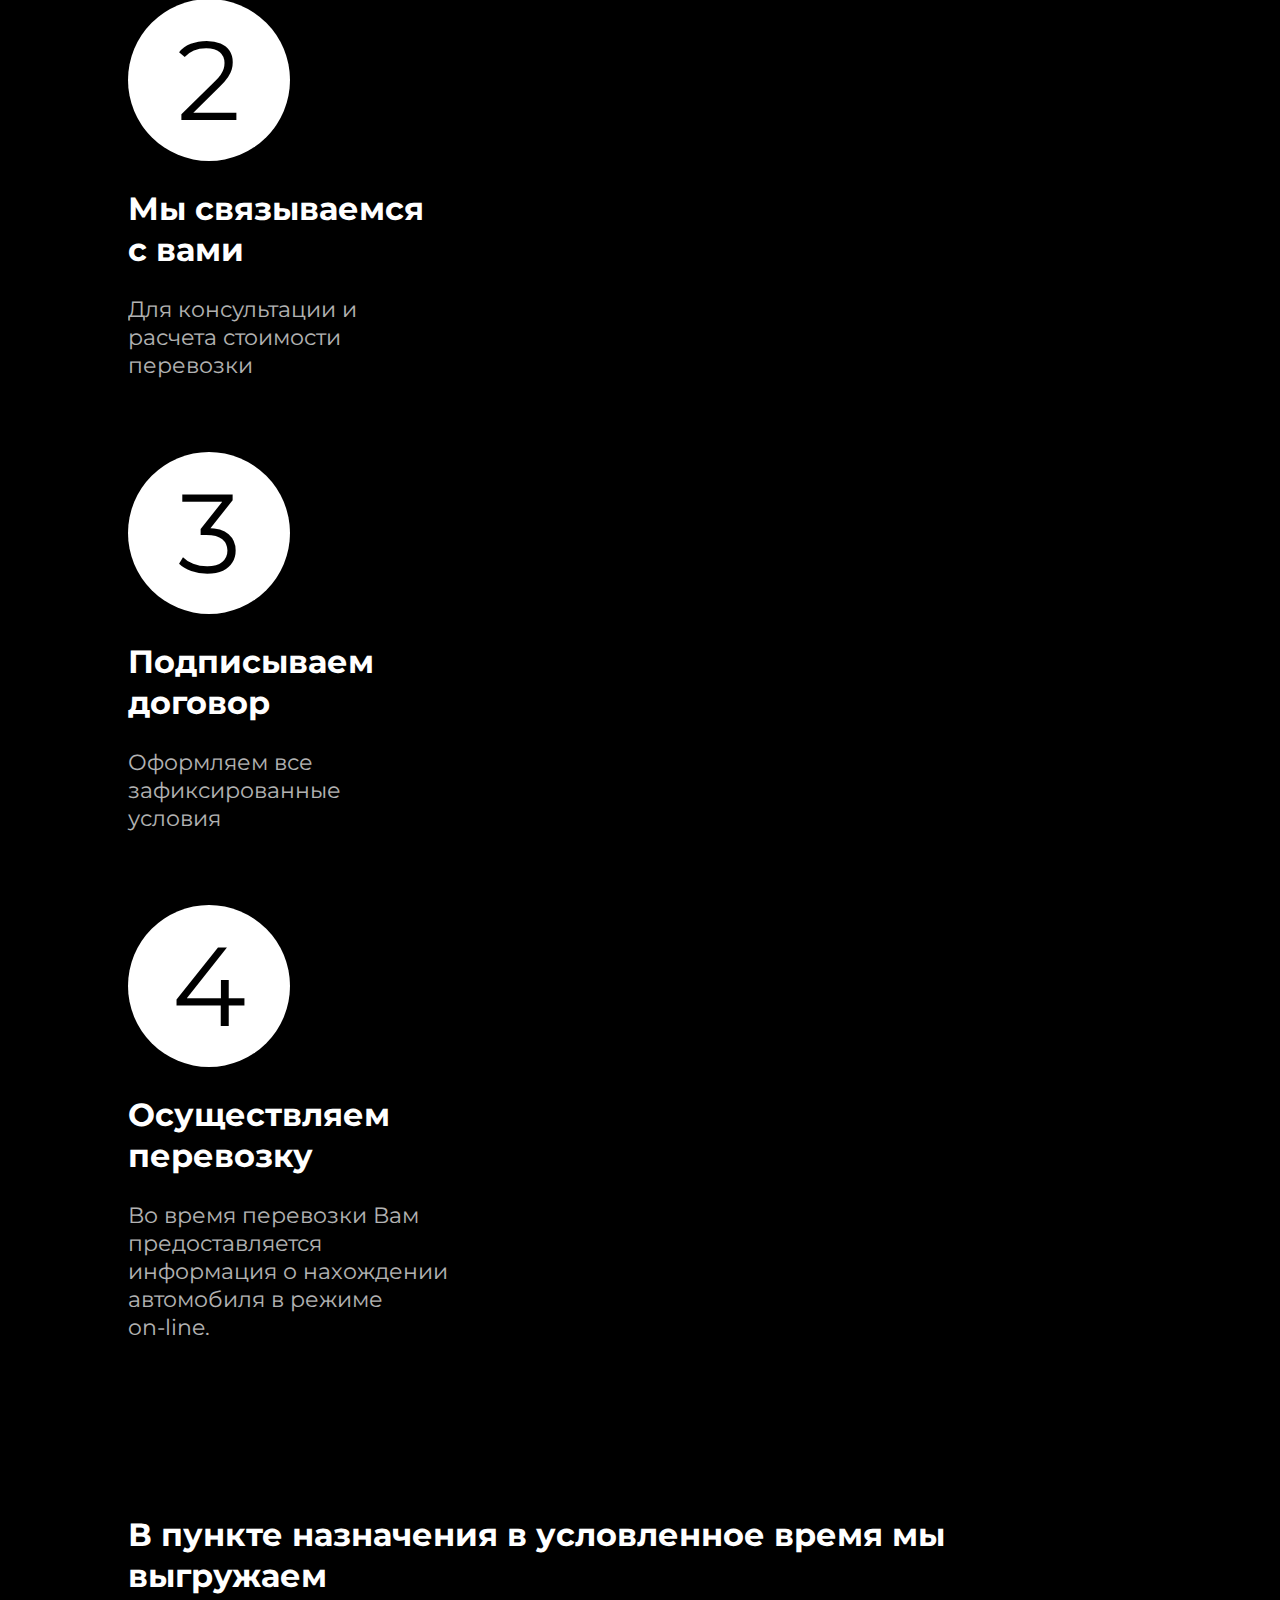
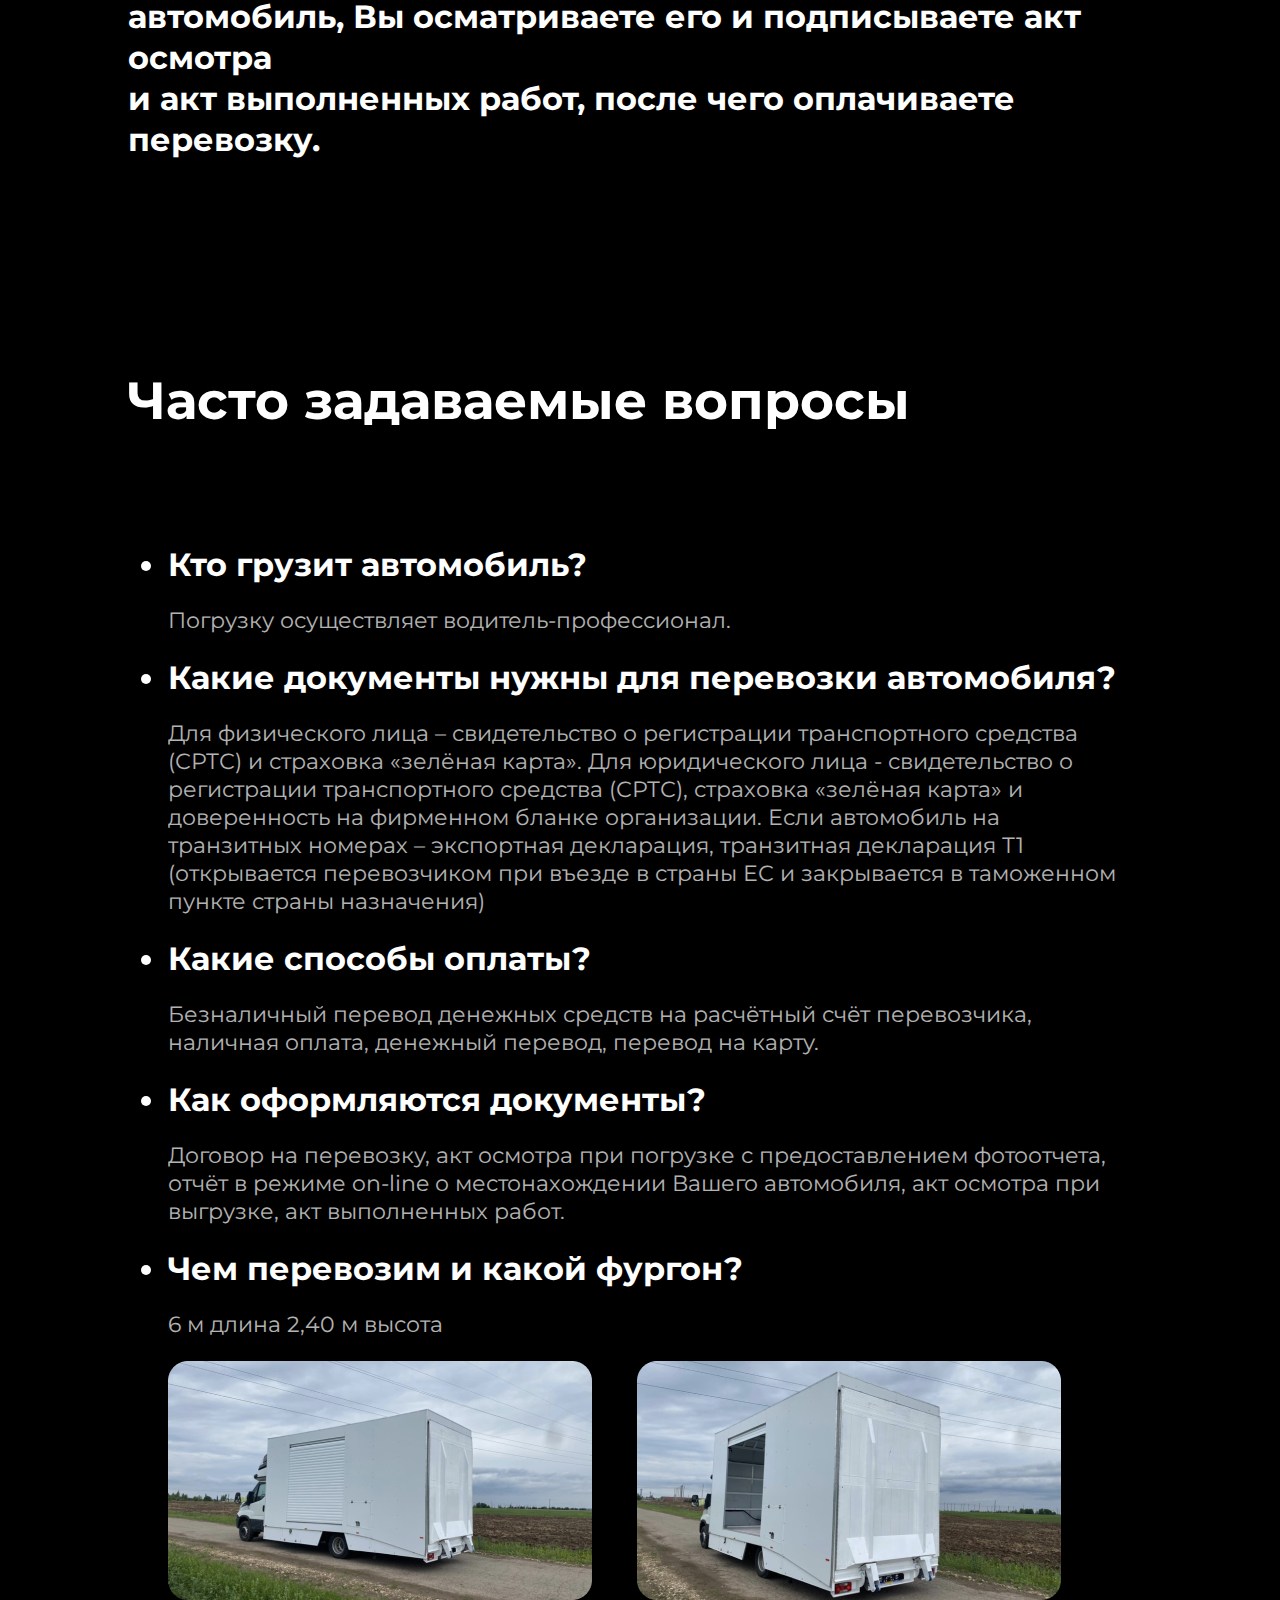
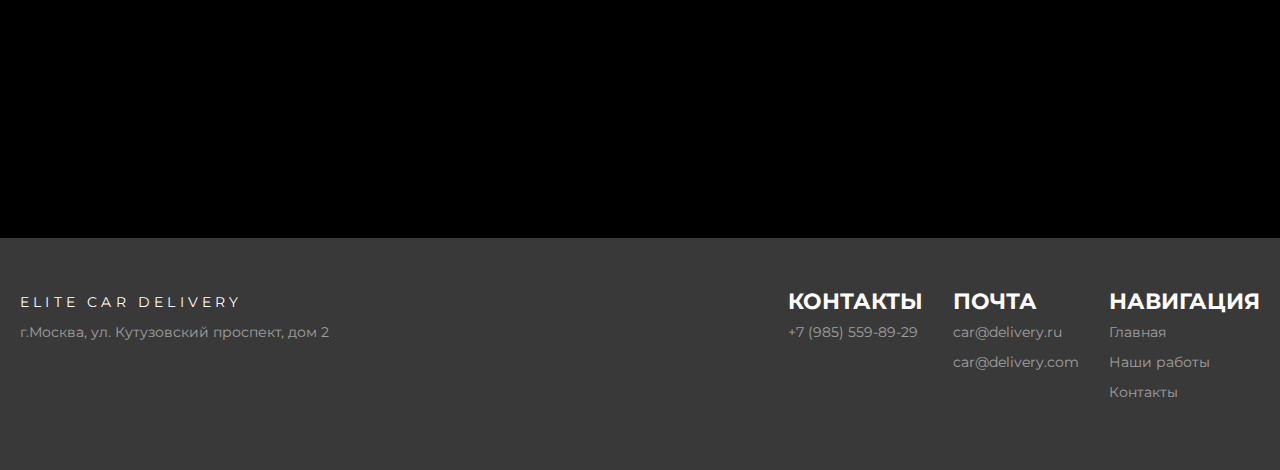
==== commit b162b761: "fix" ====
--- a/index.html
+++ b/index.html
@@ -1 +1 @@
-<!doctype html><html lang="en"><head><meta charset="utf-8"/><title>Elite Car Delivery</title><link rel="preconnect" href="https://fonts.gstatic.com"/><link href="https://fonts.googleapis.com/css2?family=Montserrat&display=swap" rel="stylesheet"/><link href="css_reset.css" rel="stylesheet"/><link href="/static/css/2.19627560.chunk.css" rel="stylesheet"></head><body><noscript>You need to enable JavaScript to run this app.</noscript><div id="root"></div><script>!function(e){function r(r){for(var n,p,l=r[0],a=r[1],f=r[2],c=0,s=[];c<l.length;c++)p=l[c],Object.prototype.hasOwnProperty.call(o,p)&&o[p]&&s.push(o[p][0]),o[p]=0;for(n in a)Object.prototype.hasOwnProperty.call(a,n)&&(e[n]=a[n]);for(i&&i(r);s.length;)s.shift()();return u.push.apply(u,f||[]),t()}function t(){for(var e,r=0;r<u.length;r++){for(var t=u[r],n=!0,l=1;l<t.length;l++){var a=t[l];0!==o[a]&&(n=!1)}n&&(u.splice(r--,1),e=p(p.s=t[0]))}return e}var n={},o={1:0},u=[];function p(r){if(n[r])return n[r].exports;var t=n[r]={i:r,l:!1,exports:{}};return e[r].call(t.exports,t,t.exports,p),t.l=!0,t.exports}p.m=e,p.c=n,p.d=function(e,r,t){p.o(e,r)||Object.defineProperty(e,r,{enumerable:!0,get:t})},p.r=function(e){"undefined"!=typeof Symbol&&Symbol.toStringTag&&Object.defineProperty(e,Symbol.toStringTag,{value:"Module"}),Object.defineProperty(e,"__esModule",{value:!0})},p.t=function(e,r){if(1&r&&(e=p(e)),8&r)return e;if(4&r&&"object"==typeof e&&e&&e.__esModule)return e;var t=Object.create(null);if(p.r(t),Object.defineProperty(t,"default",{enumerable:!0,value:e}),2&r&&"string"!=typeof e)for(var n in e)p.d(t,n,function(r){return e[r]}.bind(null,n));return t},p.n=function(e){var r=e&&e.__esModule?function(){return e.default}:function(){return e};return p.d(r,"a",r),r},p.o=function(e,r){return Object.prototype.hasOwnProperty.call(e,r)},p.p="/";var l=this["webpackJsonpmy-app"]=this["webpackJsonpmy-app"]||[],a=l.push.bind(l);l.push=r,l=l.slice();for(var f=0;f<l.length;f++)r(l[f]);var i=a;t()}([])</script><script src="/static/js/2.6ce5b0ce.chunk.js"></script><script src="/static/js/main.f5811c55.chunk.js"></script></body></html>+<!doctype html><html lang="en"><head><meta charset="utf-8"/><title>Elite Car Delivery</title><link rel="preconnect" href="https://fonts.gstatic.com"/><link href="https://fonts.googleapis.com/css2?family=Montserrat&display=swap" rel="stylesheet"/><link href="css_reset.css" rel="stylesheet"/><link href="/static/css/2.19627560.chunk.css" rel="stylesheet"></head><body><noscript>You need to enable JavaScript to run this app.</noscript><div id="root"></div><script>!function(e){function r(r){for(var n,p,l=r[0],a=r[1],f=r[2],c=0,s=[];c<l.length;c++)p=l[c],Object.prototype.hasOwnProperty.call(o,p)&&o[p]&&s.push(o[p][0]),o[p]=0;for(n in a)Object.prototype.hasOwnProperty.call(a,n)&&(e[n]=a[n]);for(i&&i(r);s.length;)s.shift()();return u.push.apply(u,f||[]),t()}function t(){for(var e,r=0;r<u.length;r++){for(var t=u[r],n=!0,l=1;l<t.length;l++){var a=t[l];0!==o[a]&&(n=!1)}n&&(u.splice(r--,1),e=p(p.s=t[0]))}return e}var n={},o={1:0},u=[];function p(r){if(n[r])return n[r].exports;var t=n[r]={i:r,l:!1,exports:{}};return e[r].call(t.exports,t,t.exports,p),t.l=!0,t.exports}p.m=e,p.c=n,p.d=function(e,r,t){p.o(e,r)||Object.defineProperty(e,r,{enumerable:!0,get:t})},p.r=function(e){"undefined"!=typeof Symbol&&Symbol.toStringTag&&Object.defineProperty(e,Symbol.toStringTag,{value:"Module"}),Object.defineProperty(e,"__esModule",{value:!0})},p.t=function(e,r){if(1&r&&(e=p(e)),8&r)return e;if(4&r&&"object"==typeof e&&e&&e.__esModule)return e;var t=Object.create(null);if(p.r(t),Object.defineProperty(t,"default",{enumerable:!0,value:e}),2&r&&"string"!=typeof e)for(var n in e)p.d(t,n,function(r){return e[r]}.bind(null,n));return t},p.n=function(e){var r=e&&e.__esModule?function(){return e.default}:function(){return e};return p.d(r,"a",r),r},p.o=function(e,r){return Object.prototype.hasOwnProperty.call(e,r)},p.p="/";var l=this["webpackJsonpmy-app"]=this["webpackJsonpmy-app"]||[],a=l.push.bind(l);l.push=r,l=l.slice();for(var f=0;f<l.length;f++)r(l[f]);var i=a;t()}([])</script><script src="/static/js/2.6ce5b0ce.chunk.js"></script><script src="/static/js/main.48727f50.chunk.js"></script></body></html>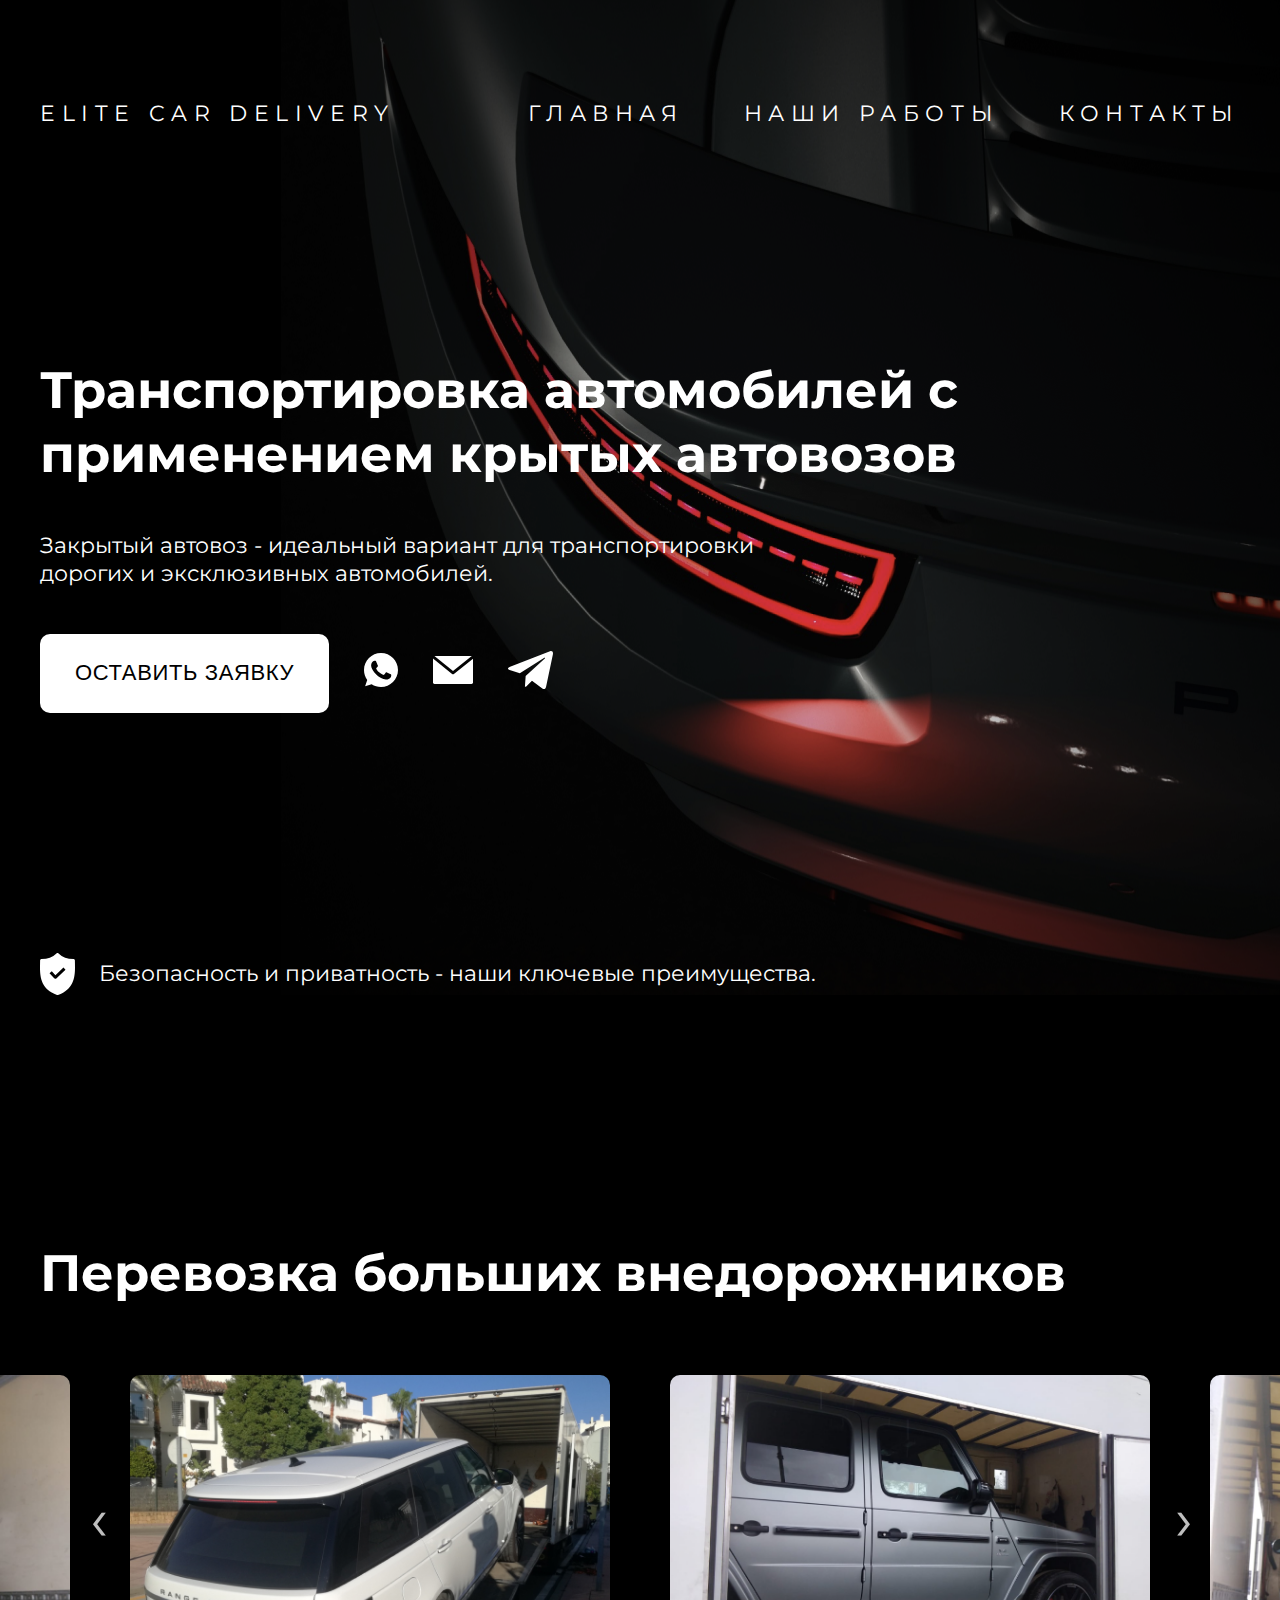
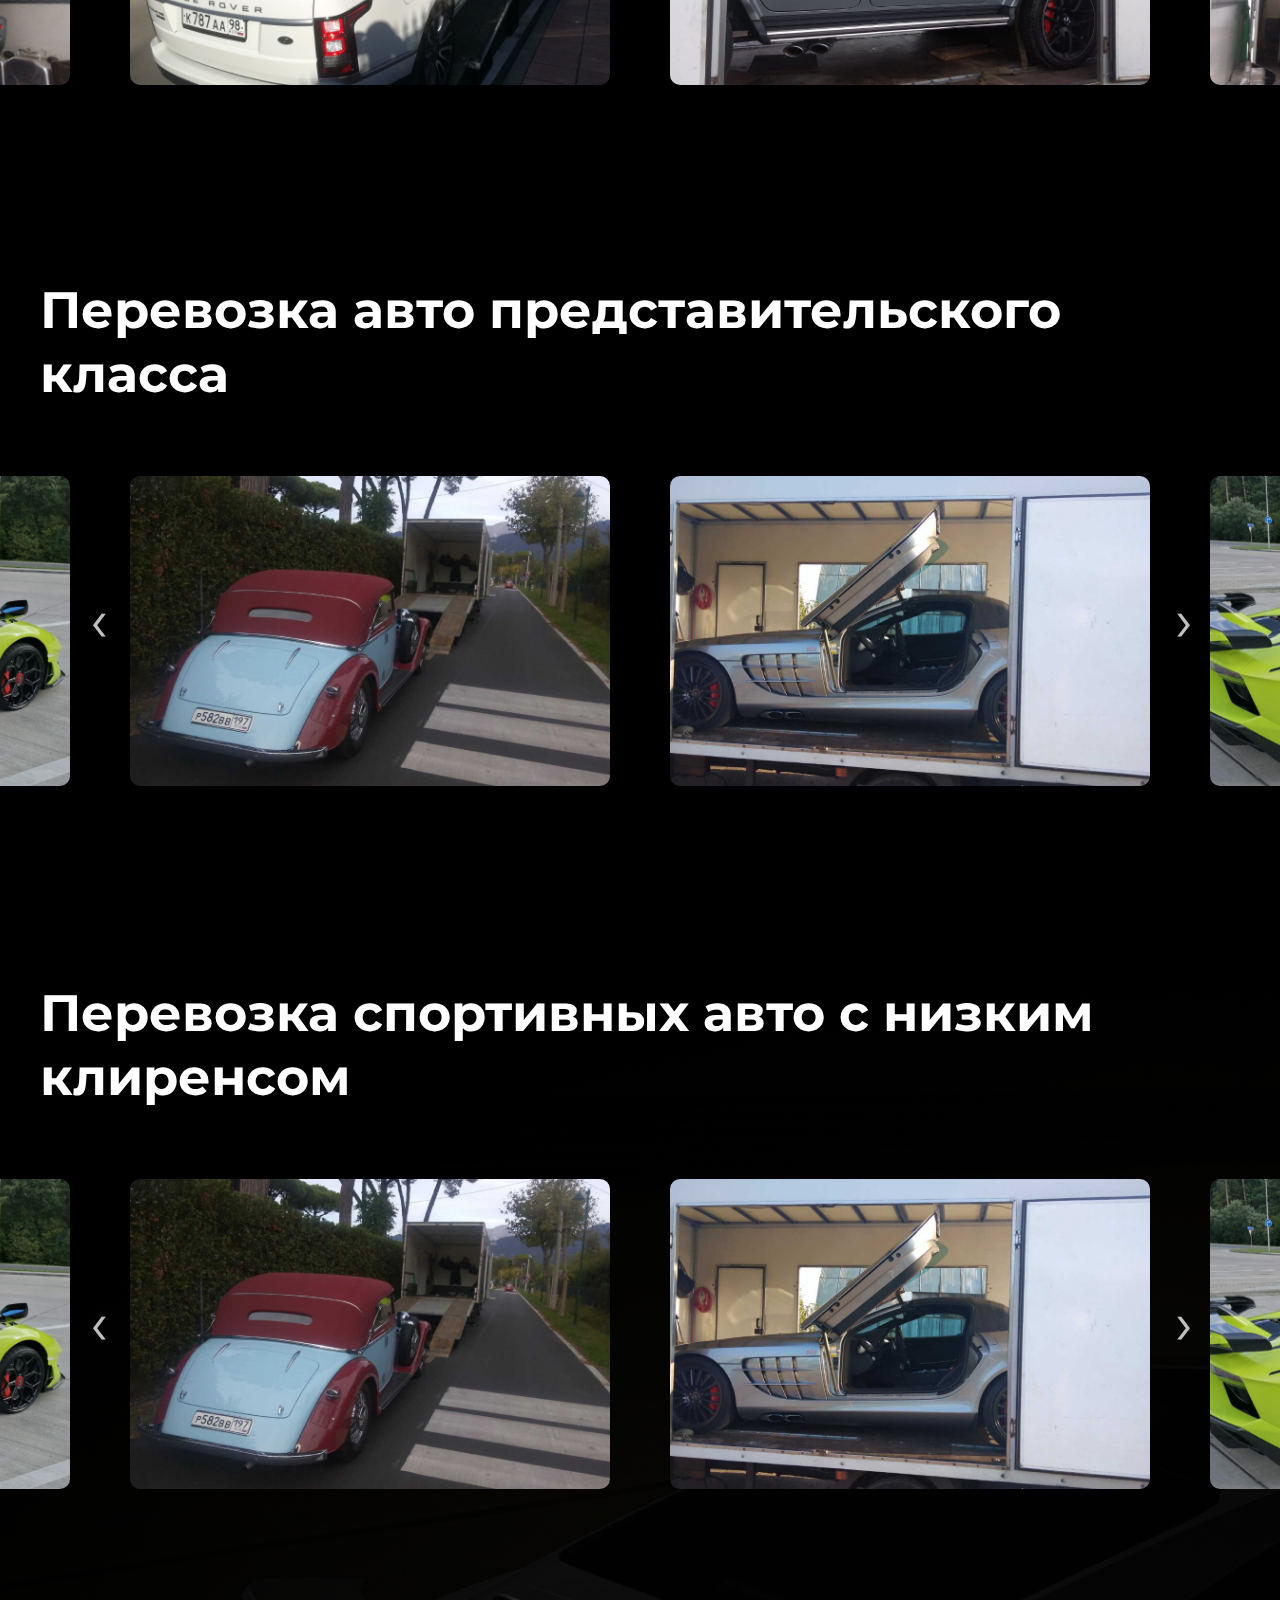
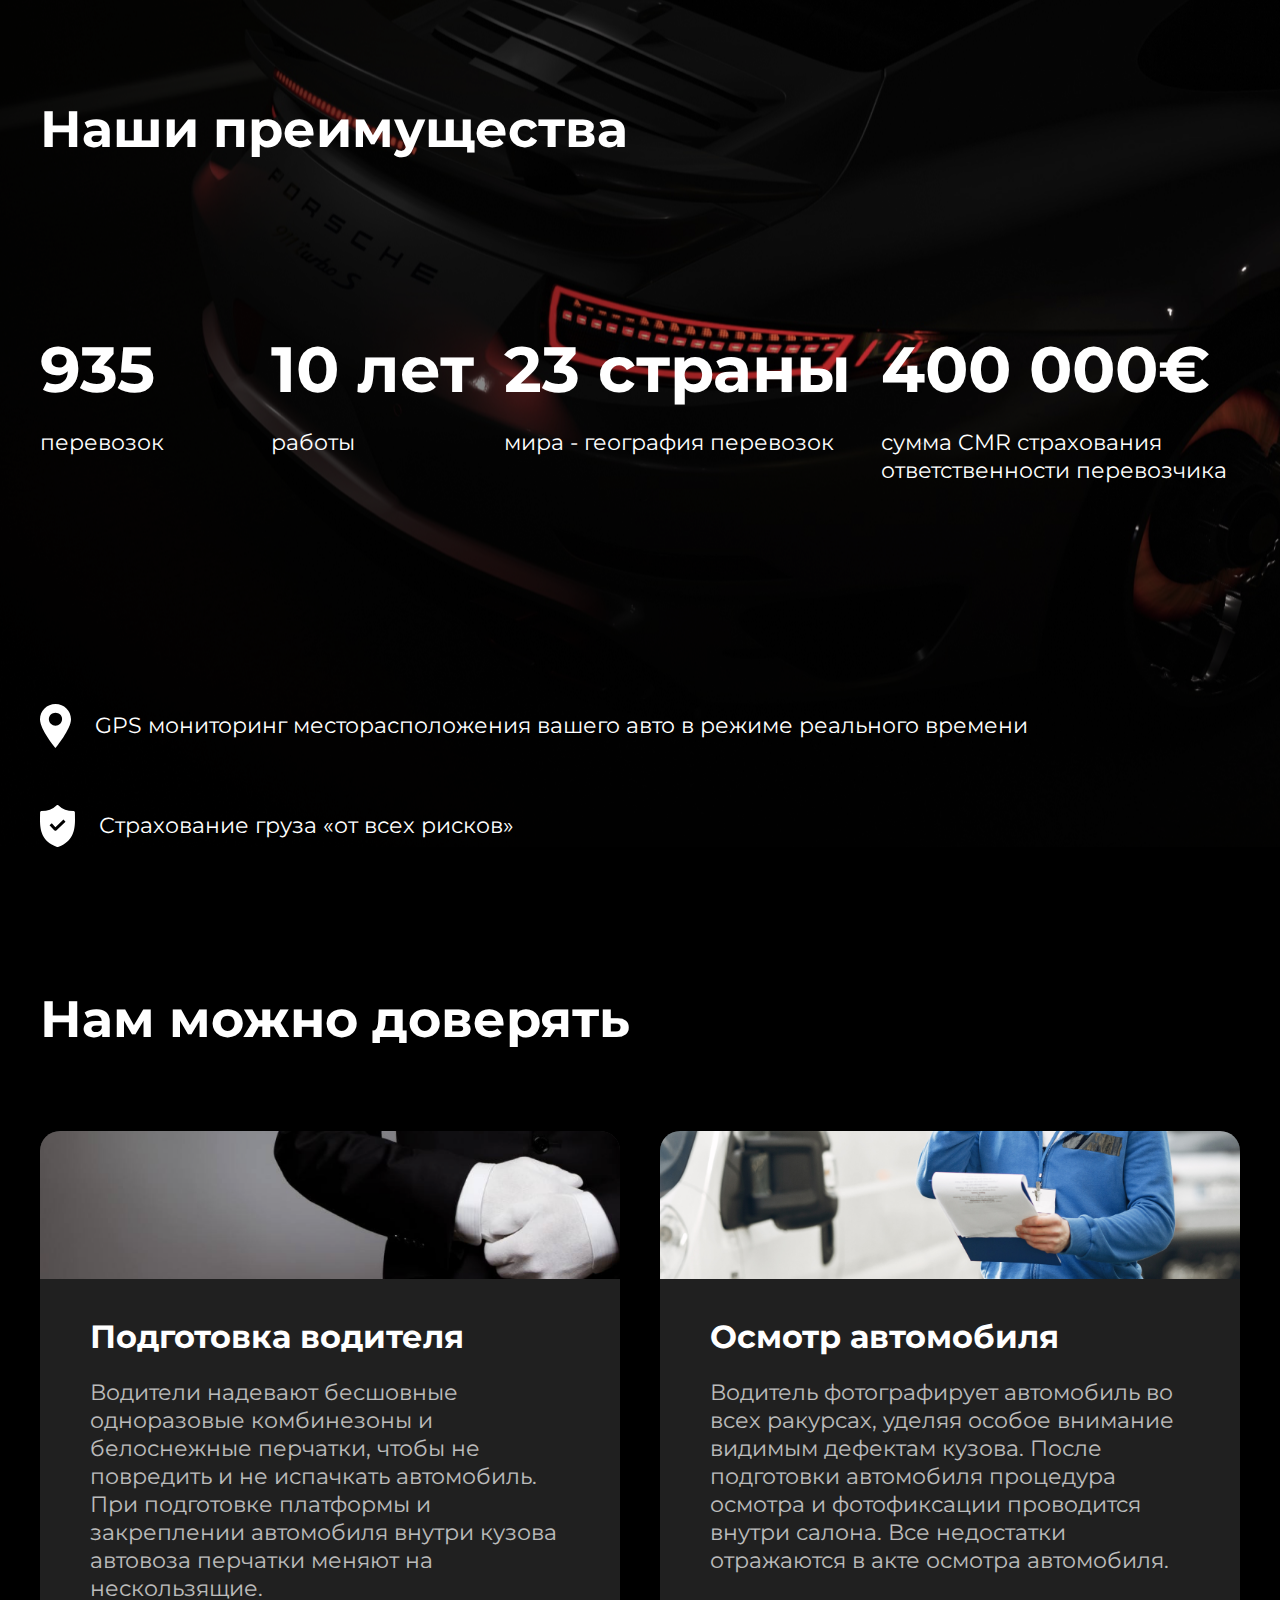
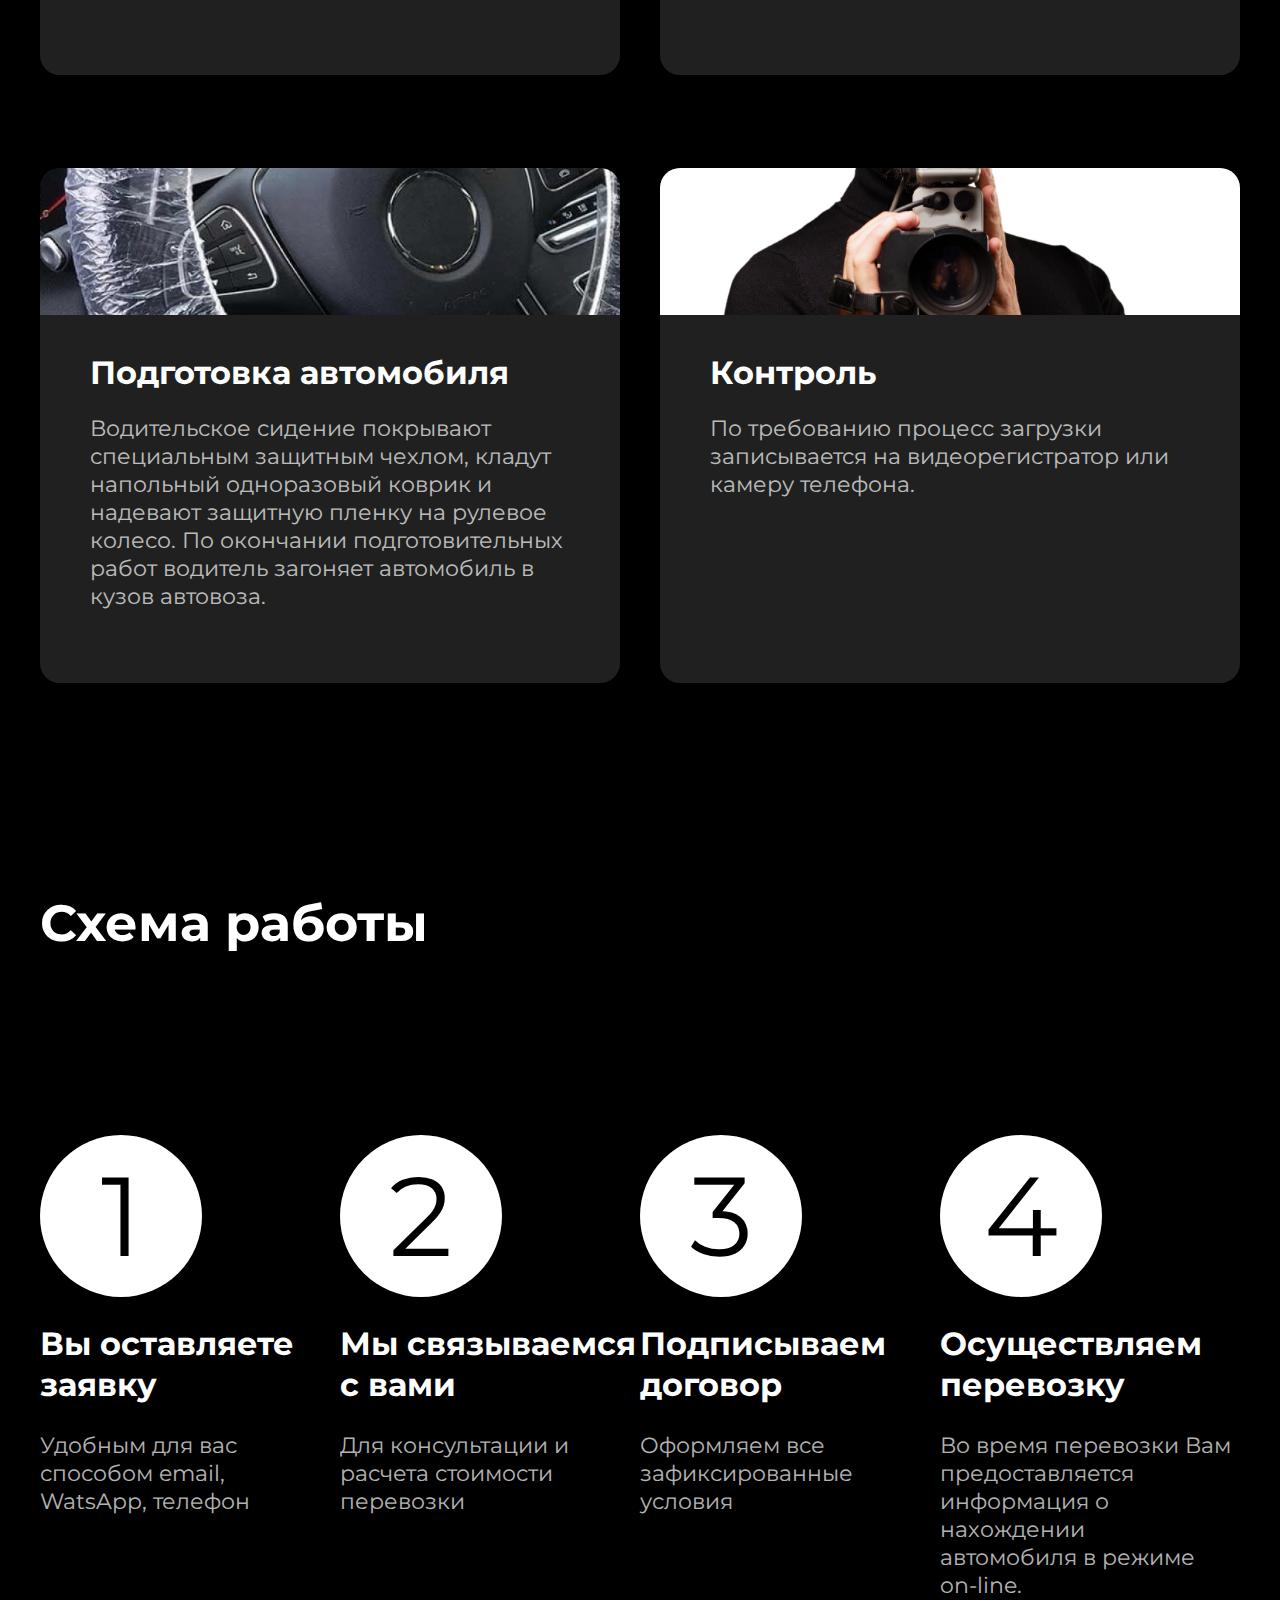
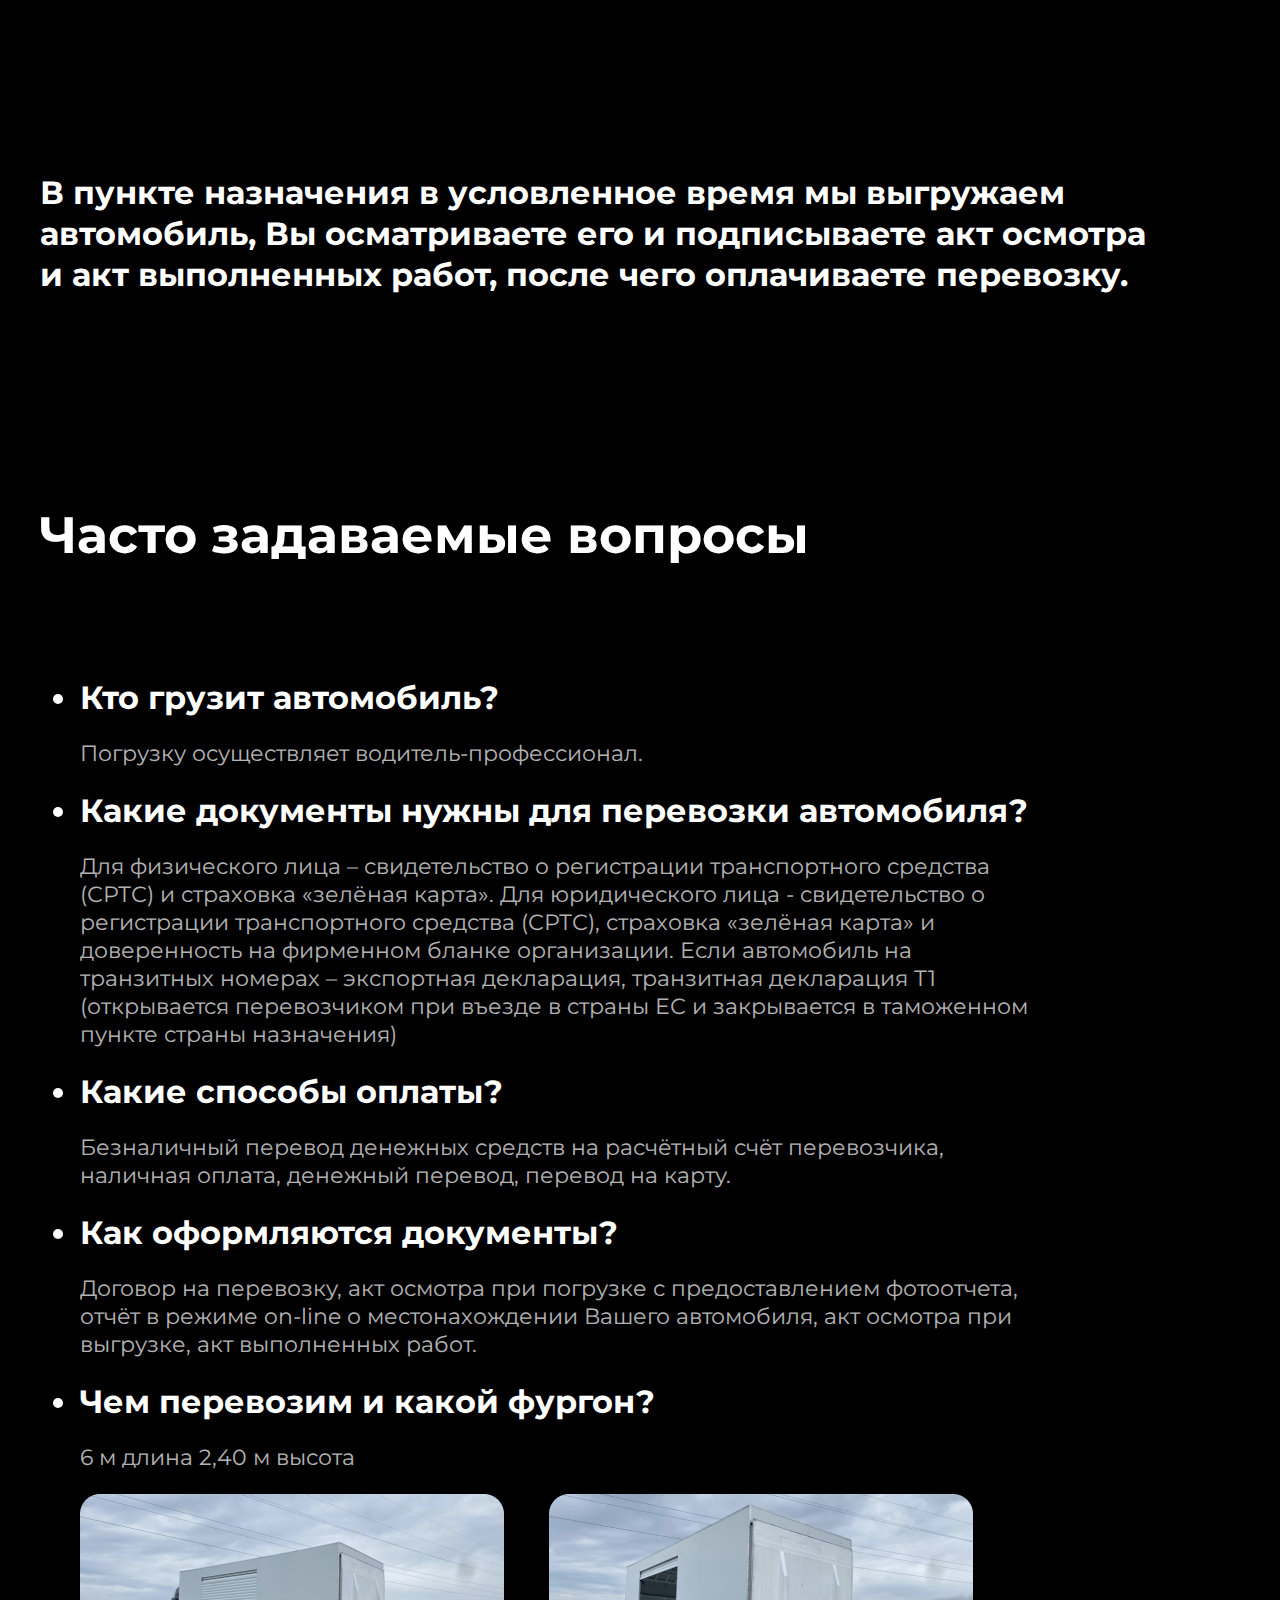
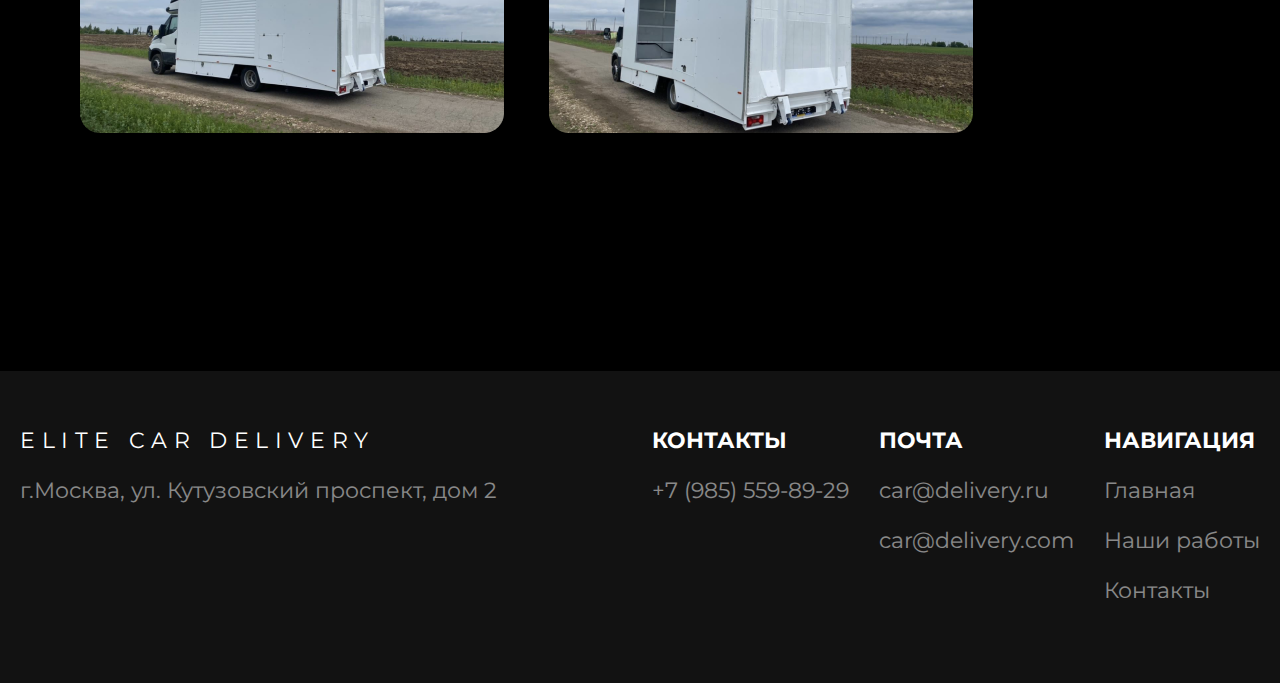
==== commit 025804f5: "Markup fixes and add mobile version" ====
--- a/index.html
+++ b/index.html
@@ -1 +1 @@
-<!doctype html><html lang="en"><head><meta charset="utf-8"/><title>Elite Car Delivery</title><link rel="preconnect" href="https://fonts.gstatic.com"/><link href="https://fonts.googleapis.com/css2?family=Montserrat&display=swap" rel="stylesheet"/><link href="css_reset.css" rel="stylesheet"/><link href="/static/css/2.19627560.chunk.css" rel="stylesheet"></head><body><noscript>You need to enable JavaScript to run this app.</noscript><div id="root"></div><script>!function(e){function r(r){for(var n,p,l=r[0],a=r[1],f=r[2],c=0,s=[];c<l.length;c++)p=l[c],Object.prototype.hasOwnProperty.call(o,p)&&o[p]&&s.push(o[p][0]),o[p]=0;for(n in a)Object.prototype.hasOwnProperty.call(a,n)&&(e[n]=a[n]);for(i&&i(r);s.length;)s.shift()();return u.push.apply(u,f||[]),t()}function t(){for(var e,r=0;r<u.length;r++){for(var t=u[r],n=!0,l=1;l<t.length;l++){var a=t[l];0!==o[a]&&(n=!1)}n&&(u.splice(r--,1),e=p(p.s=t[0]))}return e}var n={},o={1:0},u=[];function p(r){if(n[r])return n[r].exports;var t=n[r]={i:r,l:!1,exports:{}};return e[r].call(t.exports,t,t.exports,p),t.l=!0,t.exports}p.m=e,p.c=n,p.d=function(e,r,t){p.o(e,r)||Object.defineProperty(e,r,{enumerable:!0,get:t})},p.r=function(e){"undefined"!=typeof Symbol&&Symbol.toStringTag&&Object.defineProperty(e,Symbol.toStringTag,{value:"Module"}),Object.defineProperty(e,"__esModule",{value:!0})},p.t=function(e,r){if(1&r&&(e=p(e)),8&r)return e;if(4&r&&"object"==typeof e&&e&&e.__esModule)return e;var t=Object.create(null);if(p.r(t),Object.defineProperty(t,"default",{enumerable:!0,value:e}),2&r&&"string"!=typeof e)for(var n in e)p.d(t,n,function(r){return e[r]}.bind(null,n));return t},p.n=function(e){var r=e&&e.__esModule?function(){return e.default}:function(){return e};return p.d(r,"a",r),r},p.o=function(e,r){return Object.prototype.hasOwnProperty.call(e,r)},p.p="/";var l=this["webpackJsonpmy-app"]=this["webpackJsonpmy-app"]||[],a=l.push.bind(l);l.push=r,l=l.slice();for(var f=0;f<l.length;f++)r(l[f]);var i=a;t()}([])</script><script src="/static/js/2.6ce5b0ce.chunk.js"></script><script src="/static/js/main.48727f50.chunk.js"></script></body></html>+<!doctype html><html lang="en"><head><meta charset="utf-8"/><meta name="viewport" content="width=768"><title>Elite Car Delivery</title><link rel="preconnect" href="https://fonts.gstatic.com"/><link href="https://fonts.googleapis.com/css2?family=Montserrat&display=swap" rel="stylesheet"/><link href="css_reset.css" rel="stylesheet"/><link href="/static/css/2.19627560.chunk.css" rel="stylesheet"></head><body style="background-color:#000"><noscript>You need to enable JavaScript to run this app.</noscript><div id="root" style="overflow:hidden"></div><script>!function(e){function r(r){for(var n,p,l=r[0],a=r[1],f=r[2],c=0,s=[];c<l.length;c++)p=l[c],Object.prototype.hasOwnProperty.call(o,p)&&o[p]&&s.push(o[p][0]),o[p]=0;for(n in a)Object.prototype.hasOwnProperty.call(a,n)&&(e[n]=a[n]);for(i&&i(r);s.length;)s.shift()();return u.push.apply(u,f||[]),t()}function t(){for(var e,r=0;r<u.length;r++){for(var t=u[r],n=!0,l=1;l<t.length;l++){var a=t[l];0!==o[a]&&(n=!1)}n&&(u.splice(r--,1),e=p(p.s=t[0]))}return e}var n={},o={1:0},u=[];function p(r){if(n[r])return n[r].exports;var t=n[r]={i:r,l:!1,exports:{}};return e[r].call(t.exports,t,t.exports,p),t.l=!0,t.exports}p.m=e,p.c=n,p.d=function(e,r,t){p.o(e,r)||Object.defineProperty(e,r,{enumerable:!0,get:t})},p.r=function(e){"undefined"!=typeof Symbol&&Symbol.toStringTag&&Object.defineProperty(e,Symbol.toStringTag,{value:"Module"}),Object.defineProperty(e,"__esModule",{value:!0})},p.t=function(e,r){if(1&r&&(e=p(e)),8&r)return e;if(4&r&&"object"==typeof e&&e&&e.__esModule)return e;var t=Object.create(null);if(p.r(t),Object.defineProperty(t,"default",{enumerable:!0,value:e}),2&r&&"string"!=typeof e)for(var n in e)p.d(t,n,function(r){return e[r]}.bind(null,n));return t},p.n=function(e){var r=e&&e.__esModule?function(){return e.default}:function(){return e};return p.d(r,"a",r),r},p.o=function(e,r){return Object.prototype.hasOwnProperty.call(e,r)},p.p="/";var l=this["webpackJsonpmy-app"]=this["webpackJsonpmy-app"]||[],a=l.push.bind(l);l.push=r,l=l.slice();for(var f=0;f<l.length;f++)r(l[f]);var i=a;t()}([])</script><script src="/static/js/2.6ce5b0ce.chunk.js"></script><script src="/static/js/main.b64258d3.chunk.js"></script></body></html>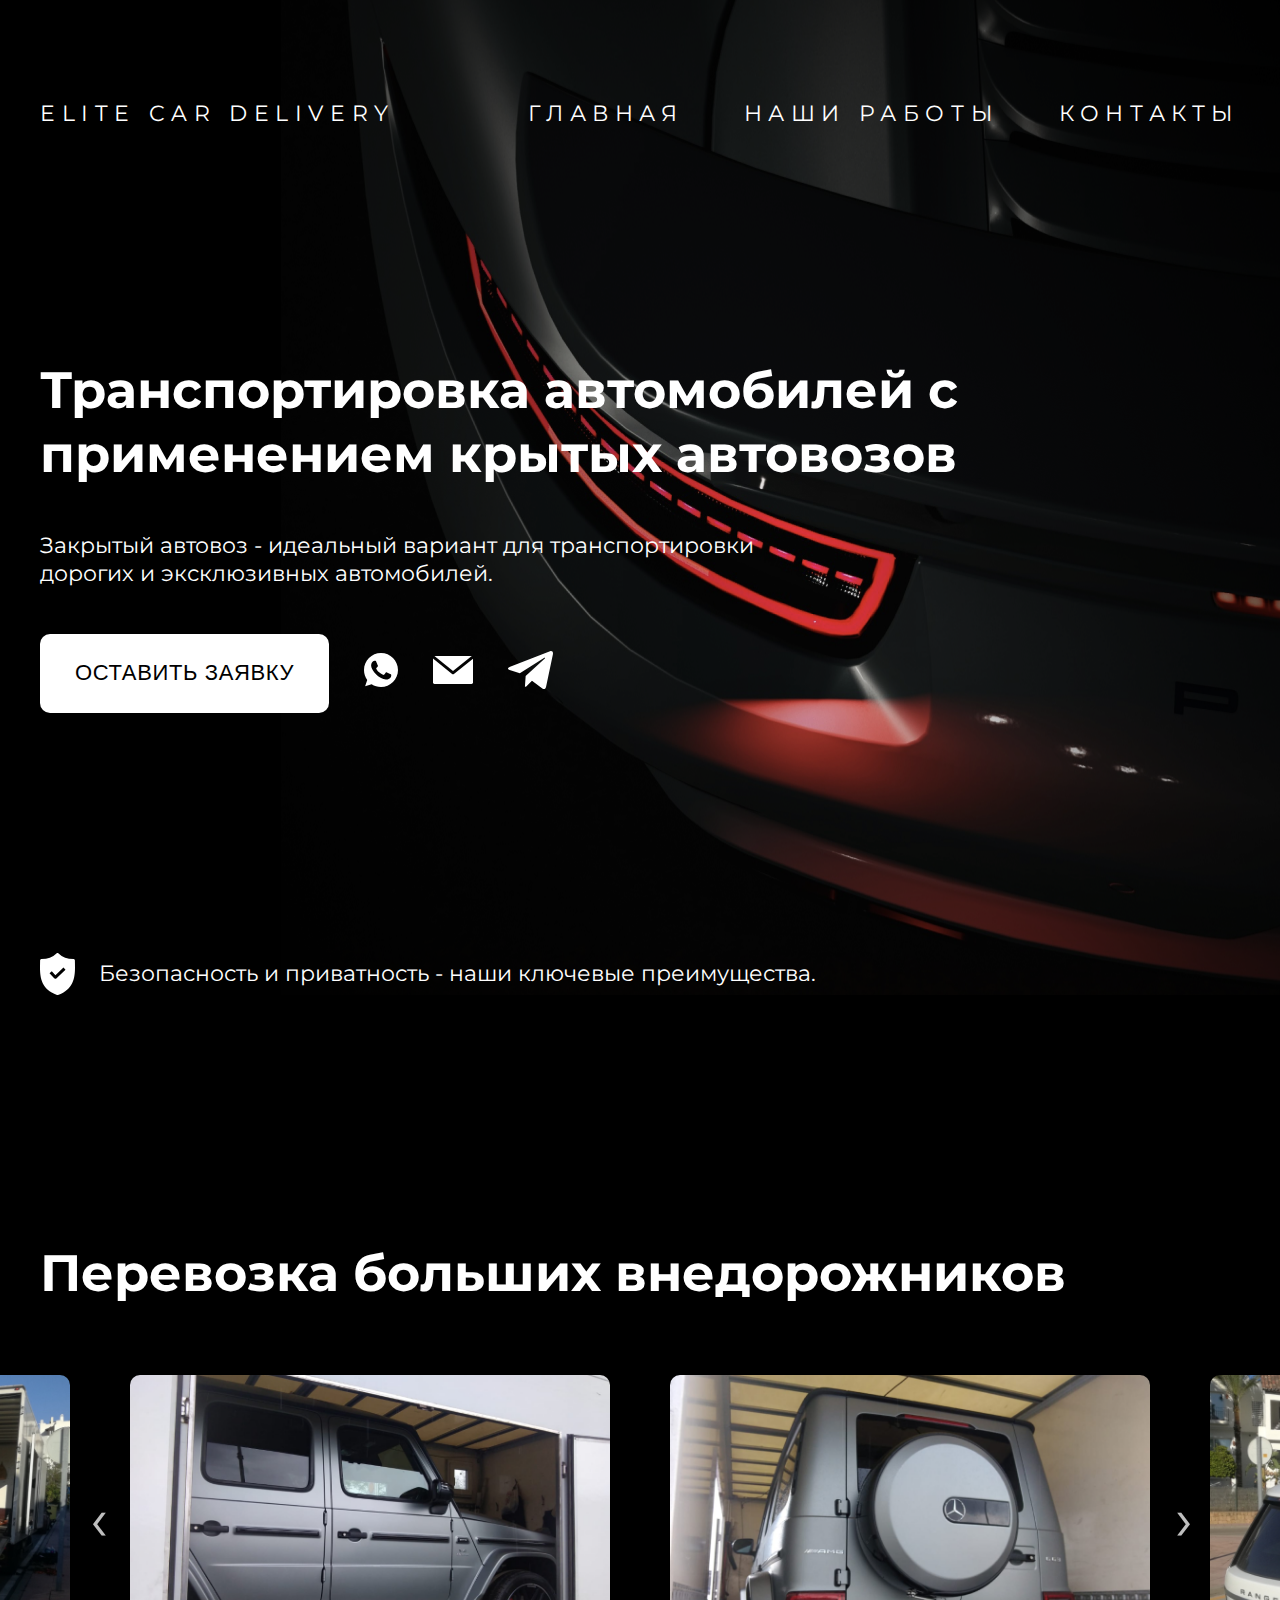
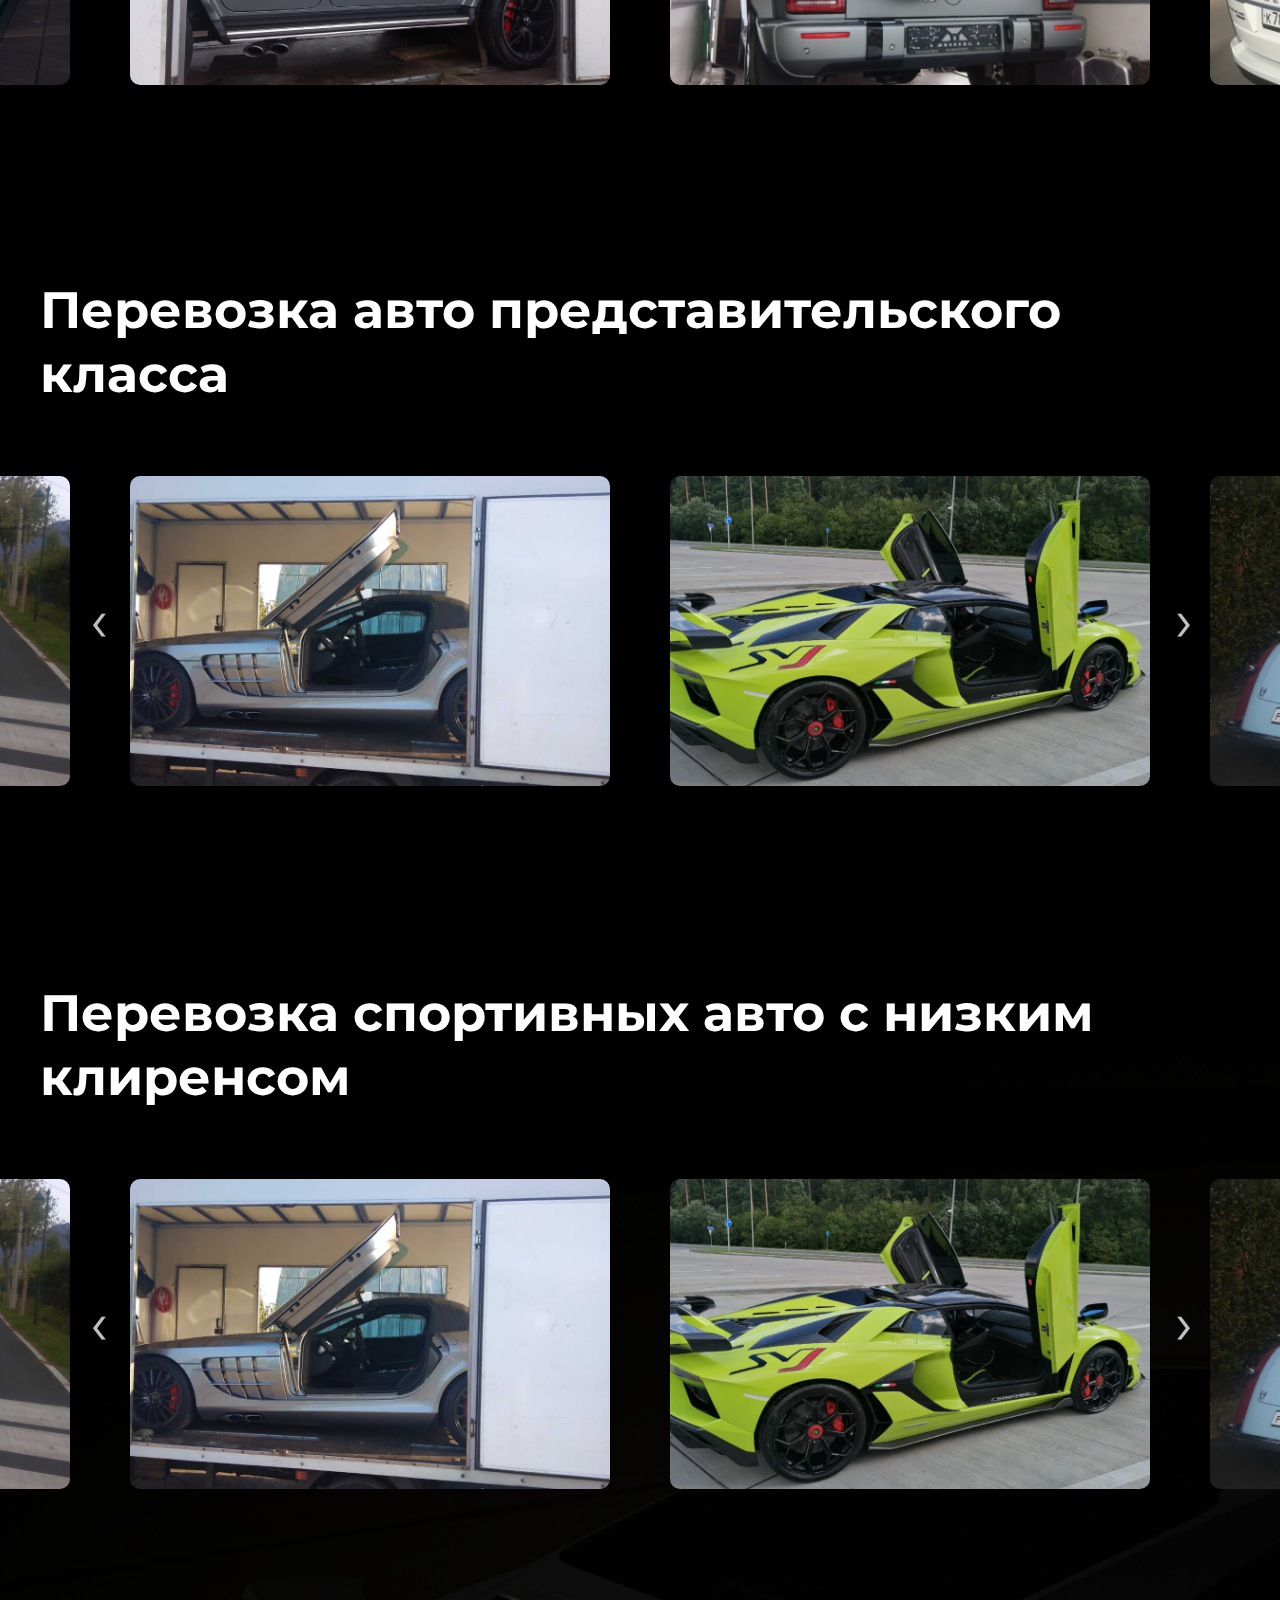
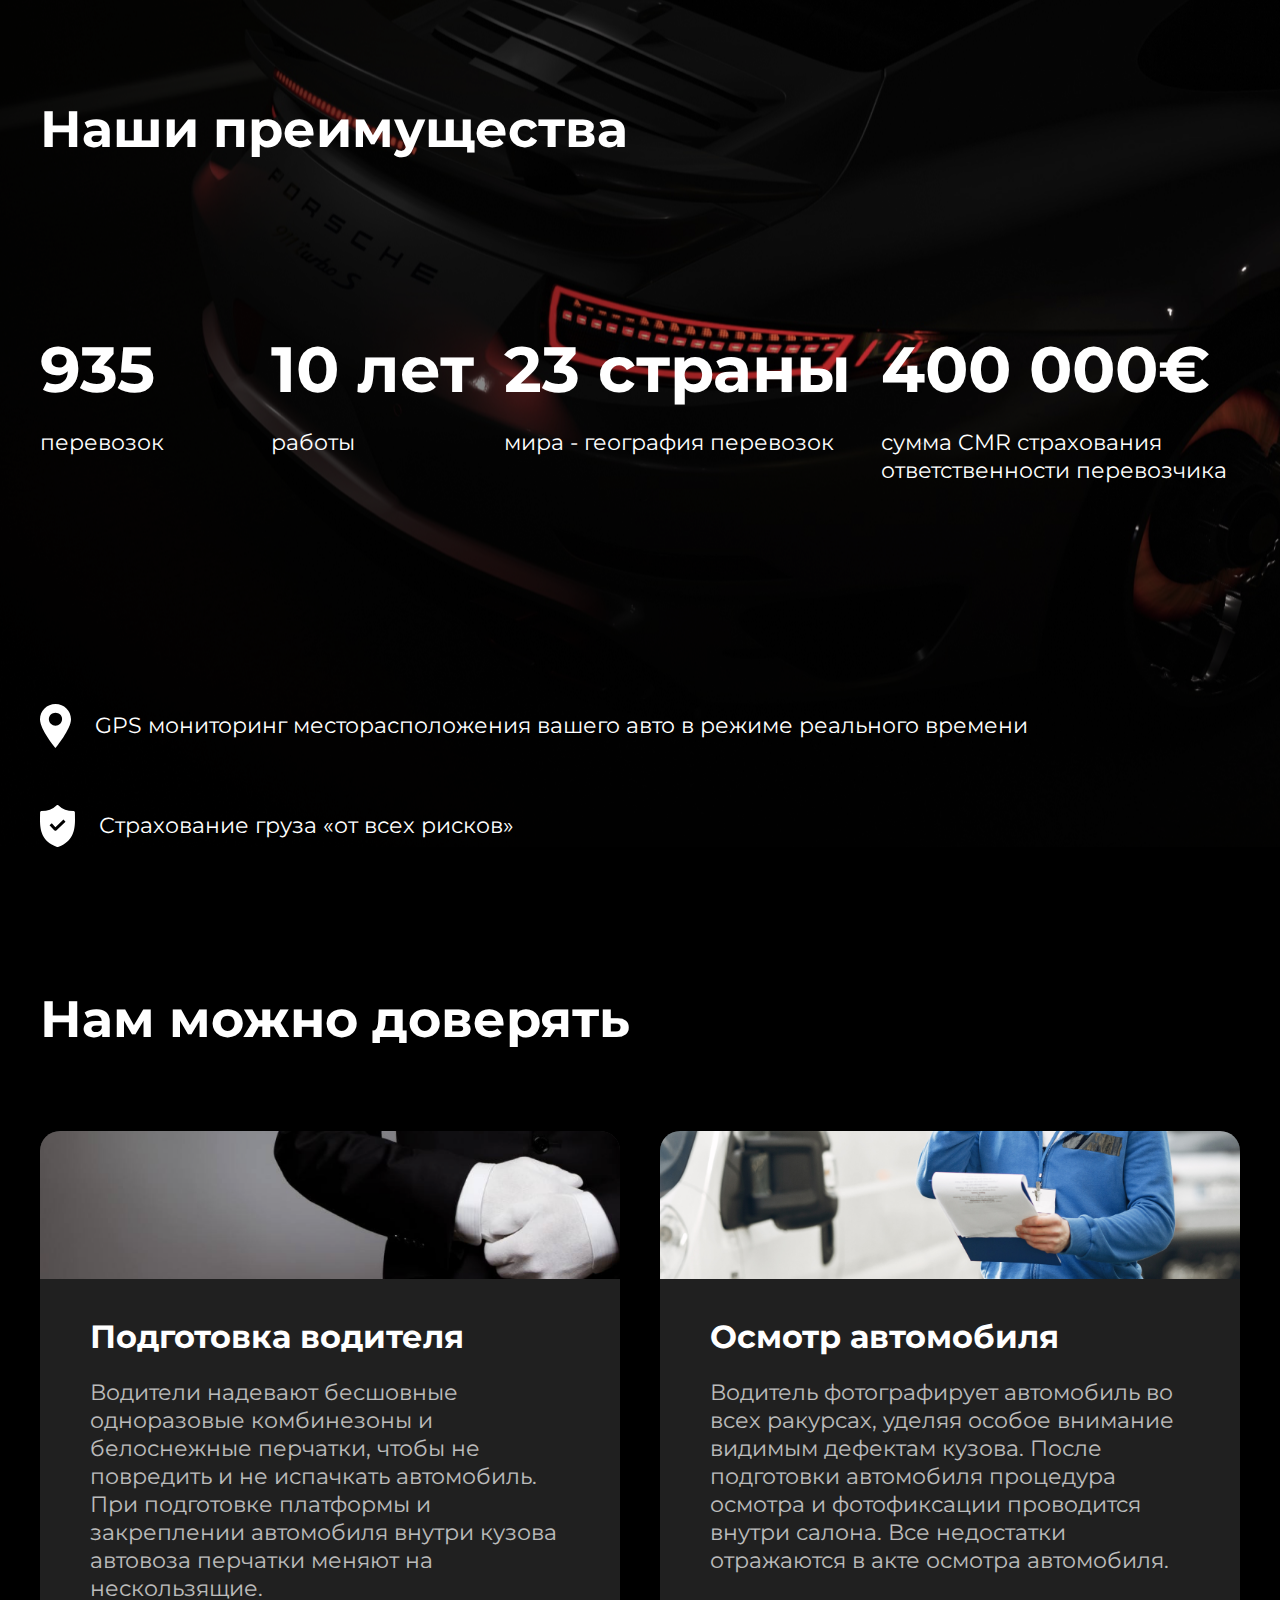
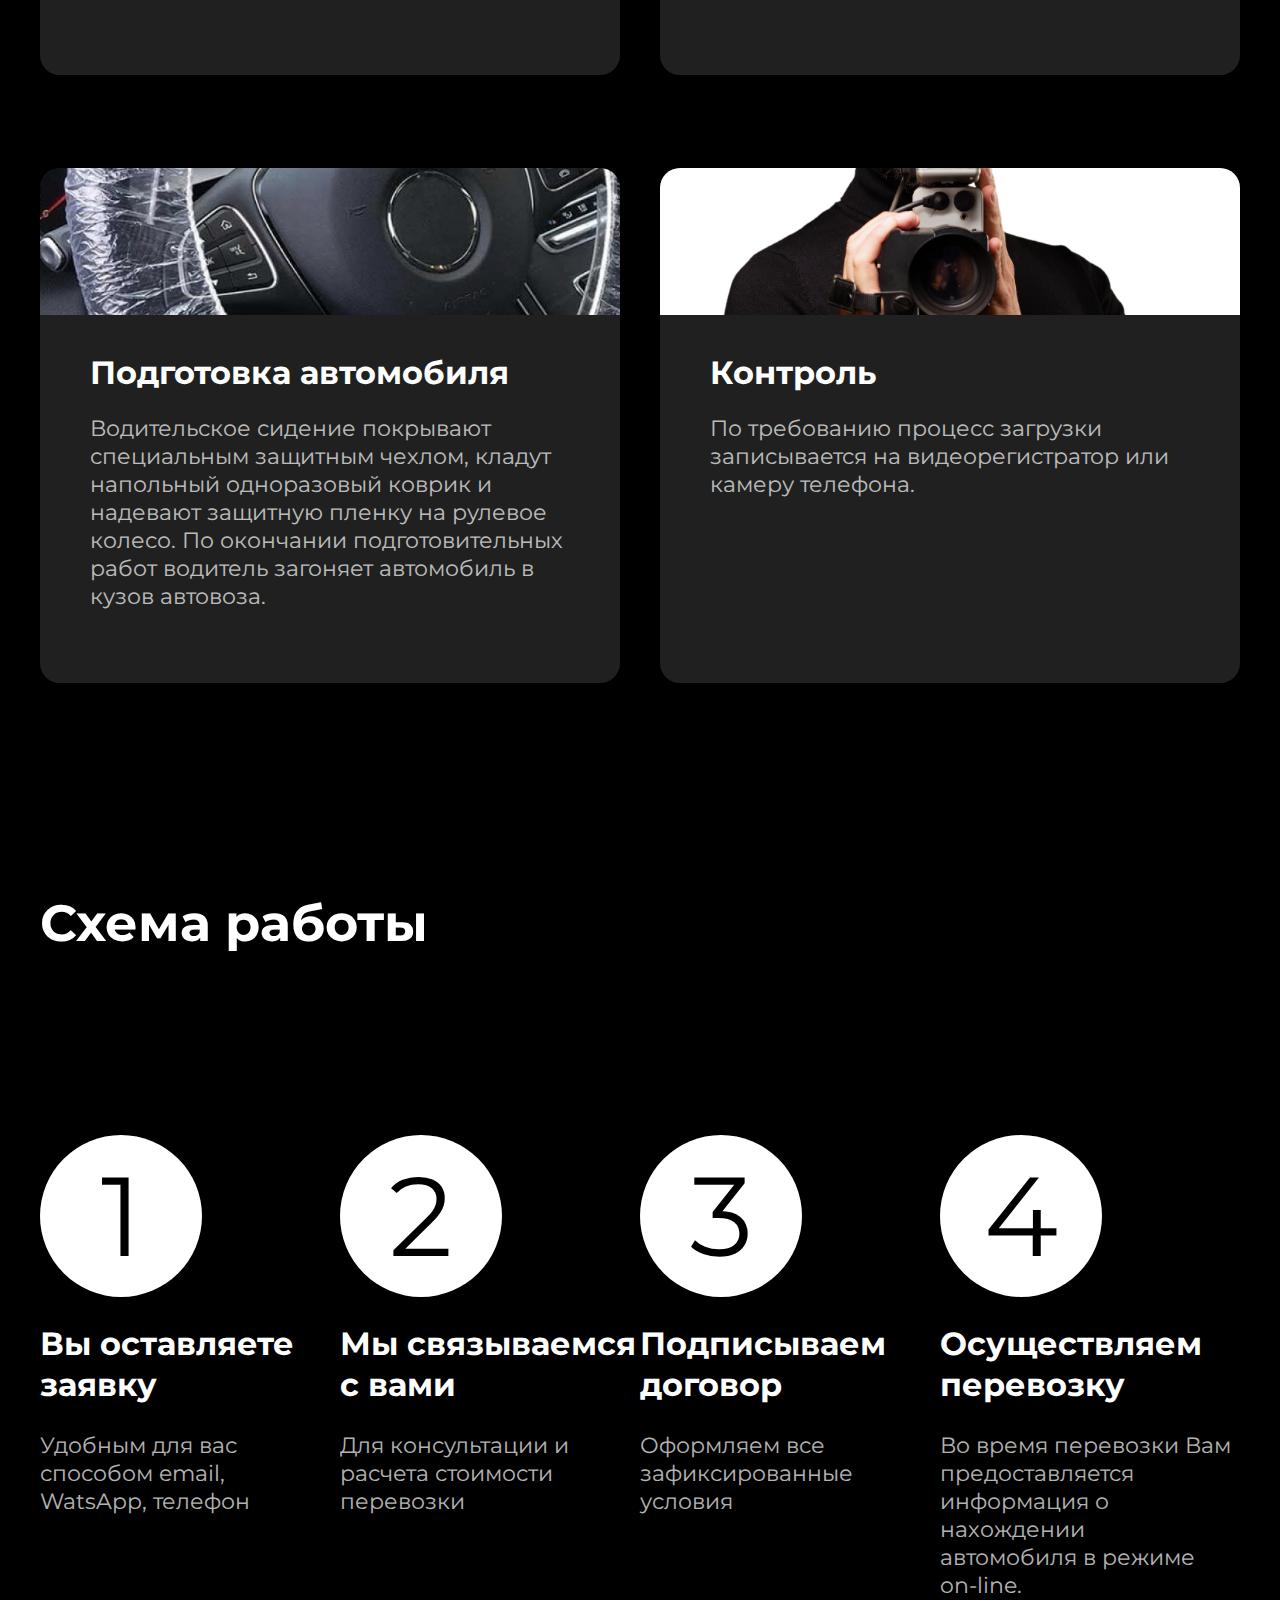
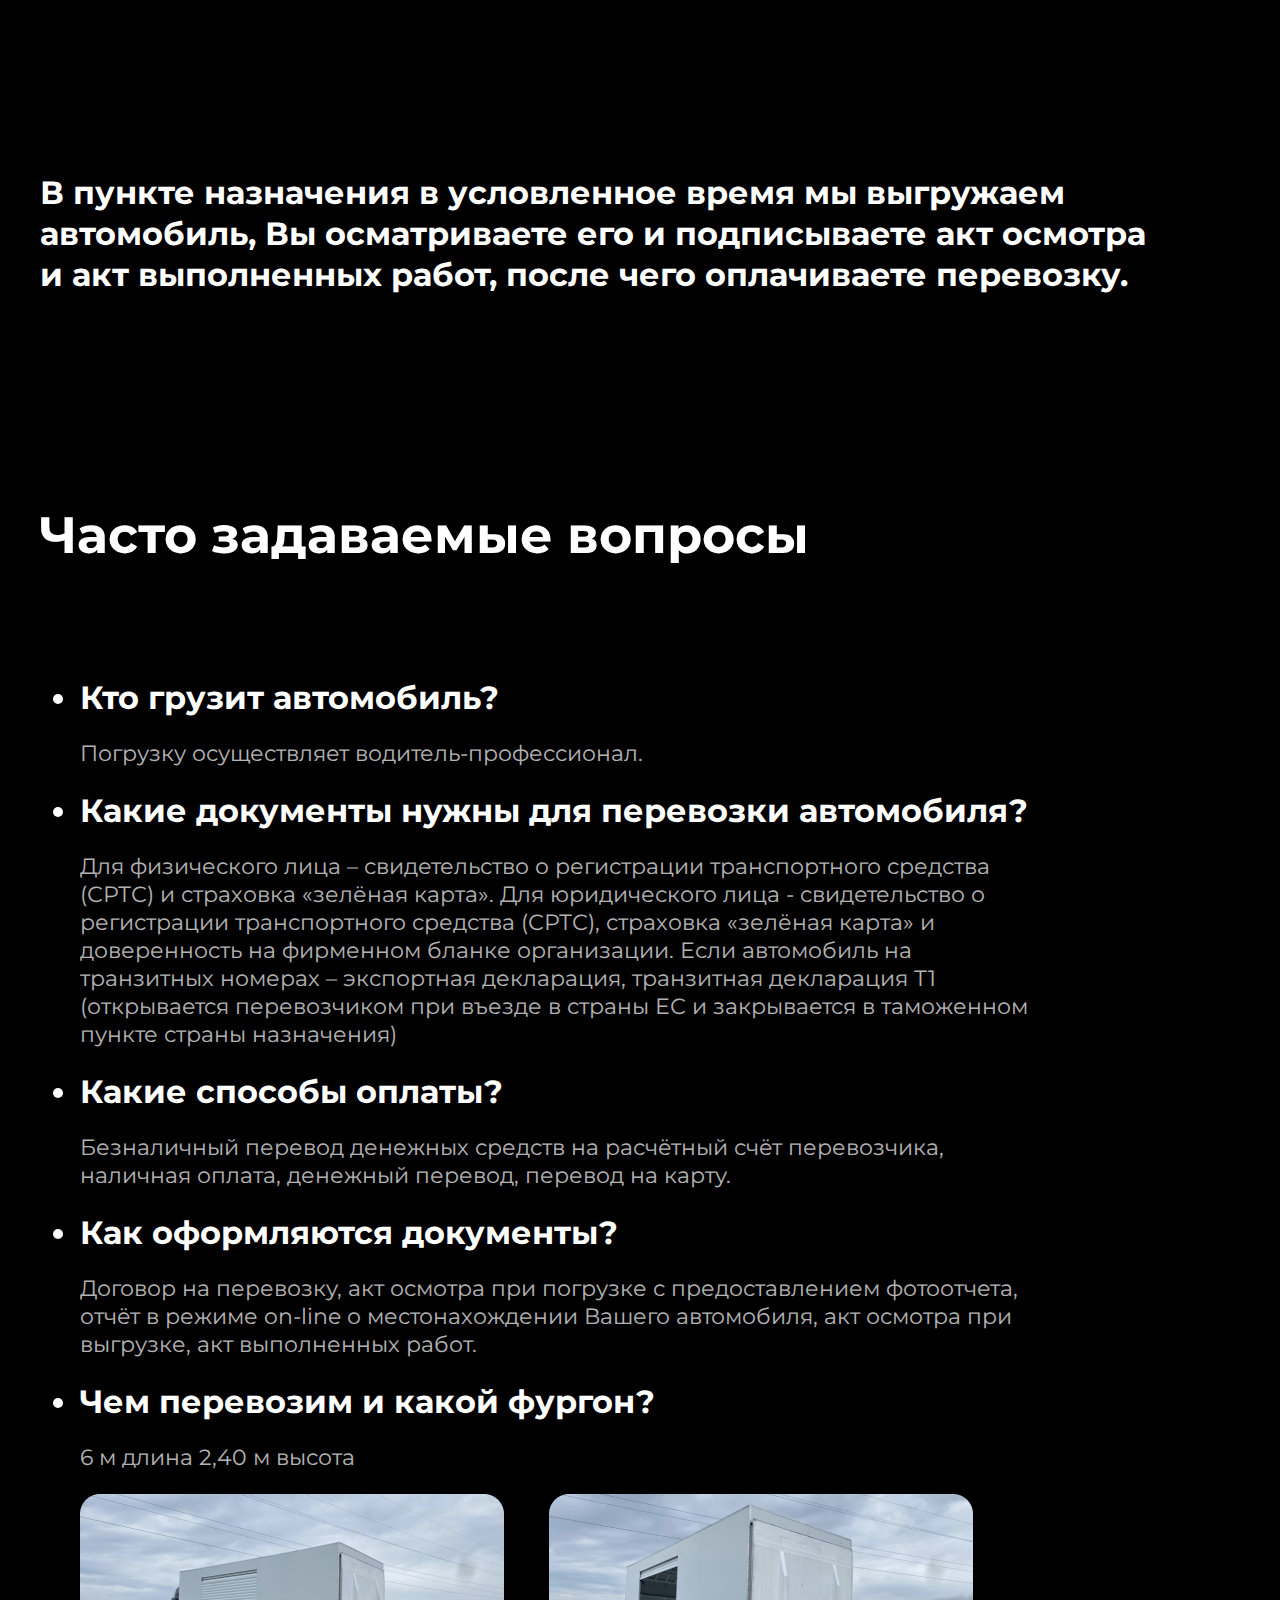
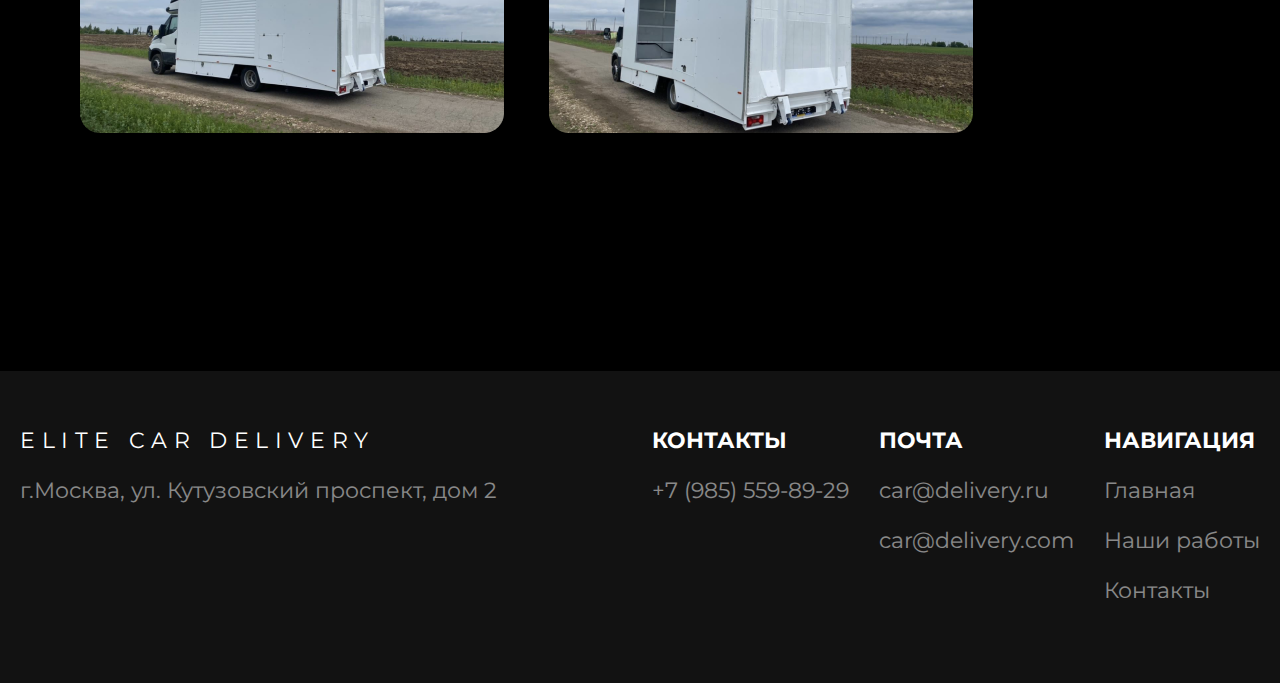
==== commit a4218fdd: "create new build" ====
--- a/index.html
+++ b/index.html
@@ -1 +1 @@
-<!doctype html><html lang="en"><head><meta charset="utf-8"/><meta name="viewport" content="width=768"><title>Elite Car Delivery</title><link rel="preconnect" href="https://fonts.gstatic.com"/><link href="https://fonts.googleapis.com/css2?family=Montserrat&display=swap" rel="stylesheet"/><link href="css_reset.css" rel="stylesheet"/><link href="/static/css/2.19627560.chunk.css" rel="stylesheet"></head><body style="background-color:#000"><noscript>You need to enable JavaScript to run this app.</noscript><div id="root" style="overflow:hidden"></div><script>!function(e){function r(r){for(var n,p,l=r[0],a=r[1],f=r[2],c=0,s=[];c<l.length;c++)p=l[c],Object.prototype.hasOwnProperty.call(o,p)&&o[p]&&s.push(o[p][0]),o[p]=0;for(n in a)Object.prototype.hasOwnProperty.call(a,n)&&(e[n]=a[n]);for(i&&i(r);s.length;)s.shift()();return u.push.apply(u,f||[]),t()}function t(){for(var e,r=0;r<u.length;r++){for(var t=u[r],n=!0,l=1;l<t.length;l++){var a=t[l];0!==o[a]&&(n=!1)}n&&(u.splice(r--,1),e=p(p.s=t[0]))}return e}var n={},o={1:0},u=[];function p(r){if(n[r])return n[r].exports;var t=n[r]={i:r,l:!1,exports:{}};return e[r].call(t.exports,t,t.exports,p),t.l=!0,t.exports}p.m=e,p.c=n,p.d=function(e,r,t){p.o(e,r)||Object.defineProperty(e,r,{enumerable:!0,get:t})},p.r=function(e){"undefined"!=typeof Symbol&&Symbol.toStringTag&&Object.defineProperty(e,Symbol.toStringTag,{value:"Module"}),Object.defineProperty(e,"__esModule",{value:!0})},p.t=function(e,r){if(1&r&&(e=p(e)),8&r)return e;if(4&r&&"object"==typeof e&&e&&e.__esModule)return e;var t=Object.create(null);if(p.r(t),Object.defineProperty(t,"default",{enumerable:!0,value:e}),2&r&&"string"!=typeof e)for(var n in e)p.d(t,n,function(r){return e[r]}.bind(null,n));return t},p.n=function(e){var r=e&&e.__esModule?function(){return e.default}:function(){return e};return p.d(r,"a",r),r},p.o=function(e,r){return Object.prototype.hasOwnProperty.call(e,r)},p.p="/";var l=this["webpackJsonpmy-app"]=this["webpackJsonpmy-app"]||[],a=l.push.bind(l);l.push=r,l=l.slice();for(var f=0;f<l.length;f++)r(l[f]);var i=a;t()}([])</script><script src="/static/js/2.6ce5b0ce.chunk.js"></script><script src="/static/js/main.b64258d3.chunk.js"></script></body></html>+<!DOCTYPE html><html lang="en"><head><meta charset="utf-8"><meta content="width=768" name="viewport"><meta content="Перевозка автомобилей в крытых автовозах" name="description"><title>Elite Car Delivery</title><link href="https://fonts.gstatic.com" rel="preconnect"><link href="https://fonts.googleapis.com/css2?family=Montserrat&display=swap" rel="stylesheet"><link href="css_reset.css" rel="stylesheet"><script src="https://mc.yandex.ru/metrika/tag.js" async></script><script type="text/javascript">!function(e,t,a,n,c,m,r){e.ym=e.ym||function(){(e.ym.a=e.ym.a||[]).push(arguments)},e.ym.l=1*new Date,m=t.createElement(a),r=t.getElementsByTagName(a)[0],m.async=1,m.src="https://mc.yandex.ru/metrika/tag.js",r.parentNode.insertBefore(m,r)}(window,document,"script"),ym(82935919,"init",{clickmap:!0,trackLinks:!0,accurateTrackBounce:!0,webvisor:!0})</script><noscript><div><img alt="" src="https://mc.yandex.ru/watch/82935919" style="position:absolute;left:-9999px"/></div></noscript><link href="/static/css/2.19627560.chunk.css" rel="stylesheet"><link href="https://fonts.googleapis.com" rel="preconnect"><style data-styled="active" data-styled-version="5.3.0">.jvCTkj{width:50px;height:50px;right:55px;z-index:1;top:calc(50% - 20px)}.jvCTkj::before{content:"›";font-family:Montserrat;background:0 0;color:#fff;font-size:60px}.gfuSqG{width:50px;height:50px;left:90px;z-index:1;top:calc(50% - 20px)}.gfuSqG::before{content:"‹";font-family:Montserrat;background:0 0;color:#fff;font-size:60px}.dJXsSm{margin:0}.kksiKu{margin-bottom:155px}.iylGhi{background:0 0;padding:30px;box-sizing:border-box;border-radius:4px;outline:0;cursor:move}.jcTaHb{font-size:4vw;line-height:5vw;margin:40px}.hydYaP{border-radius:10px;margin-right:30px;width:100%;height:100%}.kMthTr{font-size:4vw;line-height:5vw;margin-bottom:170px;padding:0 40px}.eysHZq{margin-bottom:170px}.XJxhY{display:flex;width:100%;-webkit-box-pack:justify;justify-content:space-between;margin-bottom:175px;flex-wrap:wrap;padding:0 40px;box-sizing:border-box}@media (max-width:1740px){.XJxhY .advantage:nth-child(-n+2){margin-bottom:50px}}@media (max-width:1455px){.XJxhY .advantage:not(:last-child){margin-bottom:50px}}.dJdFwe{font-size:5vw;line-height:6vw;margin-top:0;margin-bottom:20px;white-space:nowrap;padding-right:30px}.bAVzgZ{white-space:pre-wrap}.jibPFy{display:flex;-webkit-box-align:center;align-items:center}.DykGo{margin-bottom:140px;padding:0 40px}.jEEywD{flex:1 1 0%}.iPexDg{background:rgba(57,57,57,.32);padding:56px 128px;display:flex;-webkit-box-pack:justify;justify-content:space-between}@media (max-width:1440px){.iPexDg{padding:56px 20px}}.syKsX{display:flex}.syKsX .column:not(:last-child){margin-right:120px}@media (max-width:1440px){.syKsX .column:not(:last-child){margin-right:30px}}.hmqpxx{opacity:.5}.hmqpxx a{color:#fff;text-decoration:none}.hmqpxx a:hover{text-decoration:underline}.eEJWPz{opacity:.5;cursor:pointer}.eraKfR{letter-spacing:.3em;text-transform:uppercase}.hKymwP{font-size:22px;margin:0;text-transform:uppercase}.biCrYn{list-style:none;padding:0}.kpPvTx{margin-bottom:157px}.lpaEYv{margin-bottom:246px;padding:0 40px}.cxbltl{font-size:4vw;line-height:5vw;white-space:pre-wrap;margin-bottom:46px}.hzzSzX{white-space:pre-wrap;margin-bottom:46px}.kydRHc{display:flex;-webkit-box-align:center;align-items:center;margin-bottom:240px}.fHUQtx{display:flex;-webkit-box-align:center;align-items:center}.hpRDUw{background-color:#fff!important;color:#000!important;padding:20px 35px!important;font-size:22px!important;font-family:"M PLUS Rounded 1c",sans-serif!important;border-radius:10px!important}.bojiJp{display:flex;margin-bottom:20px}.bYgUJS{backdrop-filter:blur(7px)}.bYgUJS .MuiDialog-paper{background-color:#969696;border-radius:20px}.dvHFX{text-decoration:none;color:#000;cursor:pointer;margin-left:60px}.fDDjHD{width:45px}.iehvjW{padding-top:100px;padding-left:40px;display:flex;-webkit-box-pack:justify;justify-content:space-between;margin-bottom:230px;padding-right:128px;flex-wrap:wrap}@media (max-width:1740px){.iehvjW{padding-right:40px}}.hbusih{display:flex}@media (max-width:768px){.hbusih{margin-top:40px}}.laKGqb{letter-spacing:.3em;text-transform:uppercase;cursor:pointer;white-space:nowrap}.laKGqb:not(:last-child){margin-right:60px}@media (max-width:768px){.laKGqb{font-size:20px}}.dRsyqq{margin-bottom:208px;padding:0 40px}.jKLUHq{font-size:4vw;line-height:5vw;margin:0 0 110px}.lRfdj{font-size:32px;margin-bottom:0}.bwSYJA{max-width:968px}.bwSYJA img{margin-right:45px;margin-bottom:30px}.kyvWZW{margin:0 0 12px;font-size:32px;line-height:41px}.hBWCUB{font-size:22px;line-height:28px;opacity:.7}.oxVOu{display:flex;flex-wrap:wrap}.glZmJR{width:100%;margin-bottom:115px;padding:0 40px;box-sizing:border-box}.cFSLxQ{display:flex;flex-wrap:wrap;-webkit-box-pack:justify;justify-content:space-between}.cFSLxQ .styled-card:nth-child(2n+1){margin-right:20px}@media (max-width:768px){.cFSLxQ .styled-card:nth-child(2n+1){margin-right:0}}.lmGFyU{width:calc(50% - 20px);background:#202020;border-radius:20px;margin-bottom:93px}@media (max-width:768px){.lmGFyU{width:100%}}.jIfccS{margin-bottom:30px}.jIfccS img{border-radius:20px 20px 0 0;width:100%}.fqbJCS{padding:0 50px 50px}.cdTyhF{font-size:4vw;line-height:5vw;margin-bottom:80px}.haQoIp{font-size:32px;line-height:41px;margin:0}.eJDRKz{font-size:22px;line-height:28px;opacity:.7}.hQhHpX{margin-bottom:208px;padding:0 40px}.enlJuL{display:flex;-webkit-box-pack:justify;justify-content:space-between;margin-bottom:150px;flex-wrap:wrap}@media (max-width:1740px){.enlJuL .step:nth-child(-n+2){margin-bottom:50px}}@media (max-width:1455px){.enlJuL .step:not(:last-child){margin-bottom:50px}}.fuJtcf{flex:1 1 0%}@media (max-width:768px){.fuJtcf{width:50%;flex:1 1 auto}}.jcqGXt{border-radius:50%;width:162px;height:162px;background:#fff;color:#000;font-size:112px;line-height:142px;display:flex;-webkit-box-pack:center;justify-content:center;-webkit-box-align:center;align-items:center}.ljWfRO{font-size:4vw;line-height:5vw;margin-bottom:180px}.jdiWPe{font-size:32px;line-height:41px;white-space:pre-wrap}.jjTcTs{font-size:22px;line-height:28px;opacity:.7;white-space:pre-wrap}.jARayQ{font-family:Montserrat,sans-serif;font-style:normal;font-weight:400;font-size:22px;line-height:28px;-webkit-locale:auto;background-color:#000;color:#fff}@media (max-width:768px){.jARayQ{font-size:20px;line-height:22px}}.OJJCp{background:url(/static/media/car.595f2486.png) right center no-repeat}.iwisNA{background:url(/static/media/car2.2475ba42.png) no-repeat}</style><style data-jss="" data-meta="MuiSvgIcon">.MuiSvgIcon-root{fill:currentColor;width:1em;height:1em;display:inline-block;font-size:1.5rem;transition:fill .2s cubic-bezier(.4,0,.2,1) 0s;flex-shrink:0;user-select:none}.MuiSvgIcon-colorPrimary{color:#3f51b5}.MuiSvgIcon-colorSecondary{color:#f50057}.MuiSvgIcon-colorAction{color:rgba(0,0,0,.54)}.MuiSvgIcon-colorError{color:#f44336}.MuiSvgIcon-colorDisabled{color:rgba(0,0,0,.26)}.MuiSvgIcon-fontSizeInherit{font-size:inherit}.MuiSvgIcon-fontSizeSmall{font-size:1.25rem}.MuiSvgIcon-fontSizeLarge{font-size:2.1875rem}</style><style data-jss="" data-meta="MuiTouchRipple">.MuiTouchRipple-root{top:0;left:0;right:0;bottom:0;z-index:0;overflow:hidden;position:absolute;border-radius:inherit;pointer-events:none}.MuiTouchRipple-ripple{opacity:0;position:absolute}.MuiTouchRipple-rippleVisible{opacity:.3;animation:MuiTouchRipple-keyframes-enter 550ms cubic-bezier(.4,0,.2,1);transform:scale(1)}.MuiTouchRipple-ripplePulsate{animation-duration:.2s}.MuiTouchRipple-child{width:100%;height:100%;display:block;opacity:1;border-radius:50%;background-color:currentColor}.MuiTouchRipple-childLeaving{opacity:0;animation:MuiTouchRipple-keyframes-exit 550ms cubic-bezier(.4,0,.2,1)}.MuiTouchRipple-childPulsate{top:0;left:0;position:absolute;animation:MuiTouchRipple-keyframes-pulsate 2.5s cubic-bezier(.4,0,.2,1) .2s infinite}@-webkit-keyframes MuiTouchRipple-keyframes-enter{0%{opacity:.1;transform:scale(0)}100%{opacity:.3;transform:scale(1)}}@-webkit-keyframes MuiTouchRipple-keyframes-exit{0%{opacity:1}100%{opacity:0}}@-webkit-keyframes MuiTouchRipple-keyframes-pulsate{0%{transform:scale(1)}50%{transform:scale(.92)}100%{transform:scale(1)}}</style><style data-jss="" data-meta="MuiButtonBase">.MuiButtonBase-root{color:inherit;border:0;cursor:pointer;margin:0;display:inline-flex;outline:0;padding:0;position:relative;align-items:center;user-select:none;border-radius:0;vertical-align:middle;-moz-appearance:none;justify-content:center;text-decoration:none;background-color:transparent;-webkit-appearance:none;-webkit-tap-highlight-color:transparent}.MuiButtonBase-root::-moz-focus-inner{border-style:none}.MuiButtonBase-root.Mui-disabled{cursor:default;pointer-events:none}@media print{.MuiButtonBase-root{-webkit-print-color-adjust:exact}}</style><style data-jss="" data-meta="MuiButton">.MuiButton-root{color:rgba(0,0,0,.87);padding:6px 16px;font-size:.875rem;min-width:64px;box-sizing:border-box;transition:background-color 250ms cubic-bezier(.4,0,.2,1) 0s,box-shadow 250ms cubic-bezier(.4,0,.2,1) 0s,border 250ms cubic-bezier(.4,0,.2,1) 0s;font-family:Roboto,Helvetica,Arial,sans-serif;font-weight:500;line-height:1.75;border-radius:4px;letter-spacing:.02857em;text-transform:uppercase}.MuiButton-root:hover{text-decoration:none;background-color:rgba(0,0,0,.04)}.MuiButton-root.Mui-disabled{color:rgba(0,0,0,.26)}@media (hover:none){.MuiButton-root:hover{background-color:transparent}}.MuiButton-root:hover.Mui-disabled{background-color:transparent}.MuiButton-label{width:100%;display:inherit;align-items:inherit;justify-content:inherit}.MuiButton-text{padding:6px 8px}.MuiButton-textPrimary{color:#3f51b5}.MuiButton-textPrimary:hover{background-color:rgba(63,81,181,.04)}@media (hover:none){.MuiButton-textPrimary:hover{background-color:transparent}}.MuiButton-textSecondary{color:#f50057}.MuiButton-textSecondary:hover{background-color:rgba(245,0,87,.04)}@media (hover:none){.MuiButton-textSecondary:hover{background-color:transparent}}.MuiButton-outlined{border:1px solid rgba(0,0,0,.23);padding:5px 15px}.MuiButton-outlined.Mui-disabled{border:1px solid rgba(0,0,0,.12)}.MuiButton-outlinedPrimary{color:#3f51b5;border:1px solid rgba(63,81,181,.5)}.MuiButton-outlinedPrimary:hover{border:1px solid #3f51b5;background-color:rgba(63,81,181,.04)}@media (hover:none){.MuiButton-outlinedPrimary:hover{background-color:transparent}}.MuiButton-outlinedSecondary{color:#f50057;border:1px solid rgba(245,0,87,.5)}.MuiButton-outlinedSecondary:hover{border:1px solid #f50057;background-color:rgba(245,0,87,.04)}.MuiButton-outlinedSecondary.Mui-disabled{border:1px solid rgba(0,0,0,.26)}@media (hover:none){.MuiButton-outlinedSecondary:hover{background-color:transparent}}.MuiButton-contained{color:rgba(0,0,0,.87);box-shadow:0 3px 1px -2px rgba(0,0,0,.2),0 2px 2px 0 rgba(0,0,0,.14),0 1px 5px 0 rgba(0,0,0,.12);background-color:#e0e0e0}.MuiButton-contained:hover{box-shadow:0 2px 4px -1px rgba(0,0,0,.2),0 4px 5px 0 rgba(0,0,0,.14),0 1px 10px 0 rgba(0,0,0,.12);background-color:#d5d5d5}.MuiButton-contained.Mui-focusVisible{box-shadow:0 3px 5px -1px rgba(0,0,0,.2),0 6px 10px 0 rgba(0,0,0,.14),0 1px 18px 0 rgba(0,0,0,.12)}.MuiButton-contained:active{box-shadow:0 5px 5px -3px rgba(0,0,0,.2),0 8px 10px 1px rgba(0,0,0,.14),0 3px 14px 2px rgba(0,0,0,.12)}.MuiButton-contained.Mui-disabled{color:rgba(0,0,0,.26);box-shadow:none;background-color:rgba(0,0,0,.12)}@media (hover:none){.MuiButton-contained:hover{box-shadow:0 3px 1px -2px rgba(0,0,0,.2),0 2px 2px 0 rgba(0,0,0,.14),0 1px 5px 0 rgba(0,0,0,.12);background-color:#e0e0e0}}.MuiButton-contained:hover.Mui-disabled{background-color:rgba(0,0,0,.12)}.MuiButton-containedPrimary{color:#fff;background-color:#3f51b5}.MuiButton-containedPrimary:hover{background-color:#303f9f}@media (hover:none){.MuiButton-containedPrimary:hover{background-color:#3f51b5}}.MuiButton-containedSecondary{color:#fff;background-color:#f50057}.MuiButton-containedSecondary:hover{background-color:#c51162}@media (hover:none){.MuiButton-containedSecondary:hover{background-color:#f50057}}.MuiButton-disableElevation{box-shadow:none}.MuiButton-disableElevation:hover{box-shadow:none}.MuiButton-disableElevation.Mui-focusVisible{box-shadow:none}.MuiButton-disableElevation:active{box-shadow:none}.MuiButton-disableElevation.Mui-disabled{box-shadow:none}.MuiButton-colorInherit{color:inherit;border-color:currentColor}.MuiButton-textSizeSmall{padding:4px 5px;font-size:.8125rem}.MuiButton-textSizeLarge{padding:8px 11px;font-size:.9375rem}.MuiButton-outlinedSizeSmall{padding:3px 9px;font-size:.8125rem}.MuiButton-outlinedSizeLarge{padding:7px 21px;font-size:.9375rem}.MuiButton-containedSizeSmall{padding:4px 10px;font-size:.8125rem}.MuiButton-containedSizeLarge{padding:8px 22px;font-size:.9375rem}.MuiButton-fullWidth{width:100%}.MuiButton-startIcon{display:inherit;margin-left:-4px;margin-right:8px}.MuiButton-startIcon.MuiButton-iconSizeSmall{margin-left:-2px}.MuiButton-endIcon{display:inherit;margin-left:8px;margin-right:-4px}.MuiButton-endIcon.MuiButton-iconSizeSmall{margin-right:-2px}.MuiButton-iconSizeSmall>:first-child{font-size:18px}.MuiButton-iconSizeMedium>:first-child{font-size:20px}.MuiButton-iconSizeLarge>:first-child{font-size:22px}</style><style data-jss="" data-meta="MuiBackdrop">.MuiBackdrop-root{top:0;left:0;right:0;bottom:0;display:flex;z-index:-1;position:fixed;align-items:center;justify-content:center;background-color:rgba(0,0,0,.5);-webkit-tap-highlight-color:transparent}.MuiBackdrop-invisible{background-color:transparent}</style><style data-jss="" data-meta="MuiPaper">.MuiPaper-root{color:rgba(0,0,0,.87);transition:box-shadow .3s cubic-bezier(.4,0,.2,1) 0s;background-color:#fff}.MuiPaper-rounded{border-radius:4px}.MuiPaper-outlined{border:1px solid rgba(0,0,0,.12)}.MuiPaper-elevation0{box-shadow:none}.MuiPaper-elevation1{box-shadow:0 2px 1px -1px rgba(0,0,0,.2),0 1px 1px 0 rgba(0,0,0,.14),0 1px 3px 0 rgba(0,0,0,.12)}.MuiPaper-elevation2{box-shadow:0 3px 1px -2px rgba(0,0,0,.2),0 2px 2px 0 rgba(0,0,0,.14),0 1px 5px 0 rgba(0,0,0,.12)}.MuiPaper-elevation3{box-shadow:0 3px 3px -2px rgba(0,0,0,.2),0 3px 4px 0 rgba(0,0,0,.14),0 1px 8px 0 rgba(0,0,0,.12)}.MuiPaper-elevation4{box-shadow:0 2px 4px -1px rgba(0,0,0,.2),0 4px 5px 0 rgba(0,0,0,.14),0 1px 10px 0 rgba(0,0,0,.12)}.MuiPaper-elevation5{box-shadow:0 3px 5px -1px rgba(0,0,0,.2),0 5px 8px 0 rgba(0,0,0,.14),0 1px 14px 0 rgba(0,0,0,.12)}.MuiPaper-elevation6{box-shadow:0 3px 5px -1px rgba(0,0,0,.2),0 6px 10px 0 rgba(0,0,0,.14),0 1px 18px 0 rgba(0,0,0,.12)}.MuiPaper-elevation7{box-shadow:0 4px 5px -2px rgba(0,0,0,.2),0 7px 10px 1px rgba(0,0,0,.14),0 2px 16px 1px rgba(0,0,0,.12)}.MuiPaper-elevation8{box-shadow:0 5px 5px -3px rgba(0,0,0,.2),0 8px 10px 1px rgba(0,0,0,.14),0 3px 14px 2px rgba(0,0,0,.12)}.MuiPaper-elevation9{box-shadow:0 5px 6px -3px rgba(0,0,0,.2),0 9px 12px 1px rgba(0,0,0,.14),0 3px 16px 2px rgba(0,0,0,.12)}.MuiPaper-elevation10{box-shadow:0 6px 6px -3px rgba(0,0,0,.2),0 10px 14px 1px rgba(0,0,0,.14),0 4px 18px 3px rgba(0,0,0,.12)}.MuiPaper-elevation11{box-shadow:0 6px 7px -4px rgba(0,0,0,.2),0 11px 15px 1px rgba(0,0,0,.14),0 4px 20px 3px rgba(0,0,0,.12)}.MuiPaper-elevation12{box-shadow:0 7px 8px -4px rgba(0,0,0,.2),0 12px 17px 2px rgba(0,0,0,.14),0 5px 22px 4px rgba(0,0,0,.12)}.MuiPaper-elevation13{box-shadow:0 7px 8px -4px rgba(0,0,0,.2),0 13px 19px 2px rgba(0,0,0,.14),0 5px 24px 4px rgba(0,0,0,.12)}.MuiPaper-elevation14{box-shadow:0 7px 9px -4px rgba(0,0,0,.2),0 14px 21px 2px rgba(0,0,0,.14),0 5px 26px 4px rgba(0,0,0,.12)}.MuiPaper-elevation15{box-shadow:0 8px 9px -5px rgba(0,0,0,.2),0 15px 22px 2px rgba(0,0,0,.14),0 6px 28px 5px rgba(0,0,0,.12)}.MuiPaper-elevation16{box-shadow:0 8px 10px -5px rgba(0,0,0,.2),0 16px 24px 2px rgba(0,0,0,.14),0 6px 30px 5px rgba(0,0,0,.12)}.MuiPaper-elevation17{box-shadow:0 8px 11px -5px rgba(0,0,0,.2),0 17px 26px 2px rgba(0,0,0,.14),0 6px 32px 5px rgba(0,0,0,.12)}.MuiPaper-elevation18{box-shadow:0 9px 11px -5px rgba(0,0,0,.2),0 18px 28px 2px rgba(0,0,0,.14),0 7px 34px 6px rgba(0,0,0,.12)}.MuiPaper-elevation19{box-shadow:0 9px 12px -6px rgba(0,0,0,.2),0 19px 29px 2px rgba(0,0,0,.14),0 7px 36px 6px rgba(0,0,0,.12)}.MuiPaper-elevation20{box-shadow:0 10px 13px -6px rgba(0,0,0,.2),0 20px 31px 3px rgba(0,0,0,.14),0 8px 38px 7px rgba(0,0,0,.12)}.MuiPaper-elevation21{box-shadow:0 10px 13px -6px rgba(0,0,0,.2),0 21px 33px 3px rgba(0,0,0,.14),0 8px 40px 7px rgba(0,0,0,.12)}.MuiPaper-elevation22{box-shadow:0 10px 14px -6px rgba(0,0,0,.2),0 22px 35px 3px rgba(0,0,0,.14),0 8px 42px 7px rgba(0,0,0,.12)}.MuiPaper-elevation23{box-shadow:0 11px 14px -7px rgba(0,0,0,.2),0 23px 36px 3px rgba(0,0,0,.14),0 9px 44px 8px rgba(0,0,0,.12)}.MuiPaper-elevation24{box-shadow:0 11px 15px -7px rgba(0,0,0,.2),0 24px 38px 3px rgba(0,0,0,.14),0 9px 46px 8px rgba(0,0,0,.12)}</style><style data-jss="" data-meta="MuiDialog">@media print{.MuiDialog-root{position:absolute!important}}.MuiDialog-scrollPaper{display:flex;align-items:center;justify-content:center}.MuiDialog-scrollBody{overflow-x:hidden;overflow-y:auto;text-align:center}.MuiDialog-scrollBody:after{width:0;height:100%;content:"";display:inline-block;vertical-align:middle}.MuiDialog-container{height:100%;outline:0}@media print{.MuiDialog-container{height:auto}}.MuiDialog-paper{margin:32px;position:relative;overflow-y:auto}@media print{.MuiDialog-paper{box-shadow:none;overflow-y:visible}}.MuiDialog-paperScrollPaper{display:flex;max-height:calc(100% - 64px);flex-direction:column}.MuiDialog-paperScrollBody{display:inline-block;text-align:left;vertical-align:middle}.MuiDialog-paperWidthFalse{max-width:calc(100% - 64px)}.MuiDialog-paperWidthXs{max-width:444px}@media (max-width:507.95px){.MuiDialog-paperWidthXs.MuiDialog-paperScrollBody{max-width:calc(100% - 64px)}}.MuiDialog-paperWidthSm{max-width:600px}@media (max-width:663.95px){.MuiDialog-paperWidthSm.MuiDialog-paperScrollBody{max-width:calc(100% - 64px)}}.MuiDialog-paperWidthMd{max-width:960px}@media (max-width:1023.95px){.MuiDialog-paperWidthMd.MuiDialog-paperScrollBody{max-width:calc(100% - 64px)}}.MuiDialog-paperWidthLg{max-width:1280px}@media (max-width:1343.95px){.MuiDialog-paperWidthLg.MuiDialog-paperScrollBody{max-width:calc(100% - 64px)}}.MuiDialog-paperWidthXl{max-width:1920px}@media (max-width:1983.95px){.MuiDialog-paperWidthXl.MuiDialog-paperScrollBody{max-width:calc(100% - 64px)}}.MuiDialog-paperFullWidth{width:calc(100% - 64px)}.MuiDialog-paperFullScreen{width:100%;height:100%;margin:0;max-width:100%;max-height:none;border-radius:0}.MuiDialog-paperFullScreen.MuiDialog-paperScrollBody{margin:0;max-width:100%}</style><style data-jss="" data-meta="MuiTypography">.MuiTypography-root{margin:0}.MuiTypography-body2{font-size:.875rem;font-family:Roboto,Helvetica,Arial,sans-serif;font-weight:400;line-height:1.43;letter-spacing:.01071em}.MuiTypography-body1{font-size:1rem;font-family:Roboto,Helvetica,Arial,sans-serif;font-weight:400;line-height:1.5;letter-spacing:.00938em}.MuiTypography-caption{font-size:.75rem;font-family:Roboto,Helvetica,Arial,sans-serif;font-weight:400;line-height:1.66;letter-spacing:.03333em}.MuiTypography-button{font-size:.875rem;font-family:Roboto,Helvetica,Arial,sans-serif;font-weight:500;line-height:1.75;letter-spacing:.02857em;text-transform:uppercase}.MuiTypography-h1{font-size:6rem;font-family:Roboto,Helvetica,Arial,sans-serif;font-weight:300;line-height:1.167;letter-spacing:-.01562em}.MuiTypography-h2{font-size:3.75rem;font-family:Roboto,Helvetica,Arial,sans-serif;font-weight:300;line-height:1.2;letter-spacing:-.00833em}.MuiTypography-h3{font-size:3rem;font-family:Roboto,Helvetica,Arial,sans-serif;font-weight:400;line-height:1.167;letter-spacing:0}.MuiTypography-h4{font-size:2.125rem;font-family:Roboto,Helvetica,Arial,sans-serif;font-weight:400;line-height:1.235;letter-spacing:.00735em}.MuiTypography-h5{font-size:1.5rem;font-family:Roboto,Helvetica,Arial,sans-serif;font-weight:400;line-height:1.334;letter-spacing:0}.MuiTypography-h6{font-size:1.25rem;font-family:Roboto,Helvetica,Arial,sans-serif;font-weight:500;line-height:1.6;letter-spacing:.0075em}.MuiTypography-subtitle1{font-size:1rem;font-family:Roboto,Helvetica,Arial,sans-serif;font-weight:400;line-height:1.75;letter-spacing:.00938em}.MuiTypography-subtitle2{font-size:.875rem;font-family:Roboto,Helvetica,Arial,sans-serif;font-weight:500;line-height:1.57;letter-spacing:.00714em}.MuiTypography-overline{font-size:.75rem;font-family:Roboto,Helvetica,Arial,sans-serif;font-weight:400;line-height:2.66;letter-spacing:.08333em;text-transform:uppercase}.MuiTypography-srOnly{width:1px;height:1px;overflow:hidden;position:absolute}.MuiTypography-alignLeft{text-align:left}.MuiTypography-alignCenter{text-align:center}.MuiTypography-alignRight{text-align:right}.MuiTypography-alignJustify{text-align:justify}.MuiTypography-noWrap{overflow:hidden;white-space:nowrap;text-overflow:ellipsis}.MuiTypography-gutterBottom{margin-bottom:.35em}.MuiTypography-paragraph{margin-bottom:16px}.MuiTypography-colorInherit{color:inherit}.MuiTypography-colorPrimary{color:#3f51b5}.MuiTypography-colorSecondary{color:#f50057}.MuiTypography-colorTextPrimary{color:rgba(0,0,0,.87)}.MuiTypography-colorTextSecondary{color:rgba(0,0,0,.54)}.MuiTypography-colorError{color:#f44336}.MuiTypography-displayInline{display:inline}.MuiTypography-displayBlock{display:block}</style><style data-jss="" data-meta="MuiDialogTitle">.MuiDialogTitle-root{flex:0 0 auto;margin:0;padding:16px 24px}</style><style data-jss="" data-meta="MuiDialogContent">.MuiDialogContent-root{flex:1 1 auto;padding:8px 24px;overflow-y:auto;-webkit-overflow-scrolling:touch}.MuiDialogContent-root:first-child{padding-top:20px}.MuiDialogContent-dividers{padding:16px 24px;border-top:1px solid rgba(0,0,0,.12);border-bottom:1px solid rgba(0,0,0,.12)}</style><style data-jss="" data-meta="MuiDialogContentText">.MuiDialogContentText-root{margin-bottom:12px}</style><style data-jss="" data-meta="MuiDialogActions">.MuiDialogActions-root{flex:0 0 auto;display:flex;padding:8px;align-items:center;justify-content:flex-end}.MuiDialogActions-spacing>:not(:first-child){margin-left:8px}</style><link href="https://mc.yandex.ru" rel="preconnect"><link href="https://fonts.gstatic.com" rel="preconnect"></head><body style="background-color:#000"><noscript>You need to enable JavaScript to run this app.</noscript><div style="overflow:hidden" id="root"><div class="sc-eJocfa jARayQ"><div class="sc-oeezt OJJCp"><div class="sc-kLojOw iehvjW"><span class="sc-jJMGnK laKGqb">elite car delivery</span><div class="sc-iklJeh hbusih"><span class="sc-jJMGnK laKGqb">главная</span><span class="sc-jJMGnK laKGqb">наши работы</span><span class="sc-jJMGnK laKGqb">контакты</span></div></div><div class="sc-kfYoZR lpaEYv" id="main"><h1 class="sc-fKgJPI cxbltl">Транспортировка автомобилей с применением крытых автовозов</h1><p class="sc-bCwfaz hzzSzX">Закрытый автовоз - идеальный вариант для транспортировки дорогих и эксклюзивных автомобилей.</p><div class="sc-iwajpm kydRHc"><button class="MuiButtonBase-root MuiButton-root MuiButton-text sc-lmgQwP hpRDUw" tabindex="0" type="button"><span class="MuiButton-label">оставить заявку</span><span class="MuiTouchRipple-root"></span></button><a href="https://wa.me/79855598929"><svg aria-hidden="true" class="MuiSvgIcon-root" focusable="false" style="width:34px;height:34px;fill:none;margin-left:35px" viewBox="0 0 34 34"><path d="M17.0042 0H16.9958C7.62238 0 0 7.6245 0 17C0 20.7188 1.1985 24.1655 3.23638 26.9641L1.11775 33.2796L7.65213 31.1908C10.3403 32.9715 13.5469 34 17.0042 34C26.3776 34 34 26.3734 34 17C34 7.62663 26.3776 0 17.0042 0ZM26.8961 24.0061C26.486 25.1642 24.8582 26.1248 23.5599 26.4052C22.6716 26.5944 21.5114 26.7453 17.6056 25.126C12.6097 23.0563 9.3925 17.9796 9.14175 17.6502C8.90162 17.3209 7.123 14.9621 7.123 12.5226C7.123 10.0831 8.36188 8.89525 8.86125 8.38525C9.27137 7.96663 9.94925 7.77537 10.5995 7.77537C10.8099 7.77537 10.999 7.786 11.169 7.7945C11.6684 7.81575 11.9191 7.8455 12.2485 8.63388C12.6586 9.622 13.6574 12.0615 13.7764 12.3123C13.8975 12.563 14.0186 12.903 13.8486 13.2324C13.6892 13.5724 13.549 13.7232 13.2983 14.0122C13.0475 14.3012 12.8095 14.5223 12.5588 14.8325C12.3292 15.1024 12.07 15.3914 12.359 15.8907C12.648 16.3795 13.6467 18.0094 15.1172 19.3184C17.0149 21.0077 18.5534 21.5475 19.1038 21.777C19.5139 21.947 20.0026 21.9066 20.3022 21.5879C20.6826 21.1778 21.1523 20.4978 21.6304 19.8284C21.9704 19.3481 22.3996 19.2886 22.8501 19.4586C23.3091 19.618 25.738 20.8186 26.2374 21.0672C26.7367 21.318 27.0661 21.437 27.1873 21.6474C27.3062 21.8577 27.3062 22.8459 26.8961 24.0061Z" fill="white"></path></svg></a><a href="mailto:elitecardelivery@gmail.com"><svg aria-hidden="true" class="MuiSvgIcon-root" focusable="false" style="width:40px;height:28px;fill:none;margin-left:35px" viewBox="0 0 40 28"><path d="M38.5714 0H1.4286L20 14.9912L38.7814 0.0420001C38.7127 0.0223126 38.6425 0.00828516 38.5714 0Z" fill="white"></path><path d="M20.9014 17.8864C20.375 18.3087 19.6178 18.3087 19.0914 17.8864L0 2.47234V26.6C0 27.3732 0.639592 28 1.4286 28H38.5714C39.3604 28 40 27.3732 40 26.6V2.67955L20.9014 17.8864Z" fill="white"></path></svg></a><a href="https://t.me/elitecardelivery"><svg aria-hidden="true" class="MuiSvgIcon-root" focusable="false" style="width:45px;height:38px;fill:none;margin-left:35px" viewBox="0 0 45 38"><path d="M17.6576 25.0445L16.9132 35.6541C17.9783 35.6541 18.4395 35.1905 18.9927 34.6338L23.9859 29.7983L34.3324 37.4762C36.23 38.5478 37.5669 37.9835 38.0788 35.7073L44.8702 3.46065L44.872 3.45875C45.4739 0.616367 43.8576 -0.495127 42.0088 0.202169L2.08913 15.689C-0.635307 16.7606 -0.594056 18.2996 1.626 18.9969L11.8319 22.2136L35.5381 7.18273C36.6537 6.43414 37.6681 6.84833 36.8337 7.59693L17.6576 25.0445Z" fill="white"></path></svg></a></div><div class="sc-cxNHIi fHUQtx"><svg aria-hidden="true" class="MuiSvgIcon-root" focusable="false" style="width:35px;height:42px;fill:none;margin-right:24px" viewBox="0 0 35 42"><path d="M34.9561 10.8108C34.9064 9.70583 34.9064 8.65112 34.9064 7.59641C34.9064 6.7426 34.2599 6.08969 33.4145 6.08969C27.1982 6.08969 22.4738 4.28161 18.5451 0.41435C17.9484 -0.138117 17.0532 -0.138117 16.4565 0.41435C12.5278 4.28161 7.80341 6.08969 1.58714 6.08969C0.741724 6.08969 0.0952312 6.7426 0.0952312 7.59641C0.0952312 8.65112 0.0952311 9.70583 0.0455009 10.8108C-0.15342 21.3578 -0.451802 35.8224 17.0035 41.8996L17.5008 42L17.9981 41.8996C35.4037 35.8224 35.155 21.4081 34.9561 10.8108ZM16.3073 25.426C16.0089 25.6771 15.6608 25.8278 15.2629 25.8278H15.2132C14.8154 25.8278 14.4175 25.6269 14.1689 25.3256L9.54397 20.1525L11.7818 18.1435L15.4121 22.2117L23.4684 14.4771L25.5074 16.687L16.3073 25.426Z" fill="white"></path></svg>Безопасность и приватность - наши ключевые преимущества.</div></div></div><div class="sc-dlMDgC kpPvTx" id="galary"><div class="sc-hKFxyN kksiKu"><h2 class="sc-jSFjdj jcTaHb">Перевозка больших внедорожников</h2><div class="slick-slider sc-dlnjwi dJXsSm slick-initialized" dir="ltr"><div class="sc-gtsrHT gfuSqG slick-arrow slick-prev" style="display:block"></div><div class="slick-list" style="padding:0 100px;height:206px"><div class="slick-track" style="width:2240px;opacity:1;transform:translate3d(-560px,0,0)"><div class="slick-slide slick-cloned" style="width:280px" tabindex="-1" aria-hidden="true" data-index="-2"><div><div class="sc-eCApnc iylGhi" style="width:100%;display:inline-block" tabindex="-1"><img alt="" src="/static/media/big2.7c3c2abd.png" srcset="/static/media/big2.7c3c2abd.png, /static/media/big2x2.f0e02800.png 2x" class="sc-gKAaRy hydYaP"></div></div></div><div class="slick-slide slick-cloned" style="width:280px" tabindex="-1" aria-hidden="true" data-index="-1"><div><div class="sc-eCApnc iylGhi" style="width:100%;display:inline-block" tabindex="-1"><img alt="" src="/static/media/big3.aca8c150.png" srcset="/static/media/big3.aca8c150.png, /static/media/big3x2.12805241.png 2x" class="sc-gKAaRy hydYaP"></div></div></div><div class="slick-slide slick-active slick-center slick-current" style="outline:0;width:280px" tabindex="-1" aria-hidden="false" data-index="0"><div><div class="sc-eCApnc iylGhi" style="width:100%;display:inline-block" tabindex="-1"><img alt="" src="/static/media/big1.1b522a92.png" srcset="/static/media/big1.1b522a92.png, /static/media/big1x2.23f00692.png 2x" class="sc-gKAaRy hydYaP"></div></div></div><div class="slick-slide" style="outline:0;width:280px" tabindex="-1" aria-hidden="true" data-index="1"><div><div class="sc-eCApnc iylGhi" style="width:100%;display:inline-block" tabindex="-1"><img alt="" src="/static/media/big2.7c3c2abd.png" srcset="/static/media/big2.7c3c2abd.png, /static/media/big2x2.f0e02800.png 2x" class="sc-gKAaRy hydYaP"></div></div></div><div class="slick-slide" style="outline:0;width:280px" tabindex="-1" aria-hidden="true" data-index="2"><div><div class="sc-eCApnc iylGhi" style="width:100%;display:inline-block" tabindex="-1"><img alt="" src="/static/media/big3.aca8c150.png" srcset="/static/media/big3.aca8c150.png, /static/media/big3x2.12805241.png 2x" class="sc-gKAaRy hydYaP"></div></div></div><div class="slick-slide slick-center slick-cloned" style="width:280px" tabindex="-1" aria-hidden="true" data-index="3"><div><div class="sc-eCApnc iylGhi" style="width:100%;display:inline-block" tabindex="-1"><img alt="" src="/static/media/big1.1b522a92.png" srcset="/static/media/big1.1b522a92.png, /static/media/big1x2.23f00692.png 2x" class="sc-gKAaRy hydYaP"></div></div></div><div class="slick-slide slick-cloned" style="width:280px" tabindex="-1" aria-hidden="true" data-index="4"><div><div class="sc-eCApnc iylGhi" style="width:100%;display:inline-block" tabindex="-1"><img alt="" src="/static/media/big2.7c3c2abd.png" srcset="/static/media/big2.7c3c2abd.png, /static/media/big2x2.f0e02800.png 2x" class="sc-gKAaRy hydYaP"></div></div></div><div class="slick-slide slick-cloned" style="width:280px" tabindex="-1" aria-hidden="true" data-index="5"><div><div class="sc-eCApnc iylGhi" style="width:100%;display:inline-block" tabindex="-1"><img alt="" src="/static/media/big3.aca8c150.png" srcset="/static/media/big3.aca8c150.png, /static/media/big3x2.12805241.png 2x" class="sc-gKAaRy hydYaP"></div></div></div></div></div><div class="sc-bdnxRM jvCTkj slick-arrow slick-next" style="display:block"></div></div></div><div class="sc-hKFxyN kksiKu"><h2 class="sc-jSFjdj jcTaHb">Перевозка авто представительского класса</h2><div class="slick-slider sc-dlnjwi dJXsSm slick-initialized" dir="ltr"><div class="sc-gtsrHT gfuSqG slick-arrow slick-prev" style="display:block"></div><div class="slick-list" style="padding:0 100px;height:206px"><div class="slick-track" style="width:2240px;opacity:1;transform:translate3d(-560px,0,0)"><div class="slick-slide slick-cloned" style="width:280px" tabindex="-1" aria-hidden="true" data-index="-2"><div><div class="sc-eCApnc iylGhi" style="width:100%;display:inline-block" tabindex="-1"><img alt="" src="/static/media/sport2.4abad3a9.png" srcset="/static/media/sport2.4abad3a9.png, /static/media/sport2x2.8bd5ef5e.png 2x" class="sc-gKAaRy hydYaP"></div></div></div><div class="slick-slide slick-cloned" style="width:280px" tabindex="-1" aria-hidden="true" data-index="-1"><div><div class="sc-eCApnc iylGhi" style="width:100%;display:inline-block" tabindex="-1"><img alt="" src="/static/media/sport3.654359c4.png" srcset="/static/media/sport3.654359c4.png, /static/media/sport3x2.9901fa63.png 2x" class="sc-gKAaRy hydYaP"></div></div></div><div class="slick-slide slick-active slick-center slick-current" style="outline:0;width:280px" tabindex="-1" aria-hidden="false" data-index="0"><div><div class="sc-eCApnc iylGhi" style="width:100%;display:inline-block" tabindex="-1"><img alt="" src="/static/media/sport1.2009aa74.png" srcset="/static/media/sport1.2009aa74.png, /static/media/sport1x2.a9471032.png 2x" class="sc-gKAaRy hydYaP"></div></div></div><div class="slick-slide" style="outline:0;width:280px" tabindex="-1" aria-hidden="true" data-index="1"><div><div class="sc-eCApnc iylGhi" style="width:100%;display:inline-block" tabindex="-1"><img alt="" src="/static/media/sport2.4abad3a9.png" srcset="/static/media/sport2.4abad3a9.png, /static/media/sport2x2.8bd5ef5e.png 2x" class="sc-gKAaRy hydYaP"></div></div></div><div class="slick-slide" style="outline:0;width:280px" tabindex="-1" aria-hidden="true" data-index="2"><div><div class="sc-eCApnc iylGhi" style="width:100%;display:inline-block" tabindex="-1"><img alt="" src="/static/media/sport3.654359c4.png" srcset="/static/media/sport3.654359c4.png, /static/media/sport3x2.9901fa63.png 2x" class="sc-gKAaRy hydYaP"></div></div></div><div class="slick-slide slick-center slick-cloned" style="width:280px" tabindex="-1" aria-hidden="true" data-index="3"><div><div class="sc-eCApnc iylGhi" style="width:100%;display:inline-block" tabindex="-1"><img alt="" src="/static/media/sport1.2009aa74.png" srcset="/static/media/sport1.2009aa74.png, /static/media/sport1x2.a9471032.png 2x" class="sc-gKAaRy hydYaP"></div></div></div><div class="slick-slide slick-cloned" style="width:280px" tabindex="-1" aria-hidden="true" data-index="4"><div><div class="sc-eCApnc iylGhi" style="width:100%;display:inline-block" tabindex="-1"><img alt="" src="/static/media/sport2.4abad3a9.png" srcset="/static/media/sport2.4abad3a9.png, /static/media/sport2x2.8bd5ef5e.png 2x" class="sc-gKAaRy hydYaP"></div></div></div><div class="slick-slide slick-cloned" style="width:280px" tabindex="-1" aria-hidden="true" data-index="5"><div><div class="sc-eCApnc iylGhi" style="width:100%;display:inline-block" tabindex="-1"><img alt="" src="/static/media/sport3.654359c4.png" srcset="/static/media/sport3.654359c4.png, /static/media/sport3x2.9901fa63.png 2x" class="sc-gKAaRy hydYaP"></div></div></div></div></div><div class="sc-bdnxRM jvCTkj slick-arrow slick-next" style="display:block"></div></div></div></div><div class="sc-hhIiOg iwisNA"><div><div class="sc-hKFxyN kksiKu sc-fujyAs eysHZq"><h2 class="sc-jSFjdj jcTaHb">Перевозка спортивных авто с низким клиренсом</h2><div class="slick-slider sc-dlnjwi dJXsSm slick-initialized" dir="ltr"><div class="sc-gtsrHT gfuSqG slick-arrow slick-prev" style="display:block"></div><div class="slick-list" style="padding:0 100px;height:206px"><div class="slick-track" style="width:2240px;opacity:1;transform:translate3d(-560px,0,0)"><div class="slick-slide slick-cloned" style="width:280px" tabindex="-1" aria-hidden="true" data-index="-2"><div><div class="sc-eCApnc iylGhi" style="width:100%;display:inline-block" tabindex="-1"><img alt="" src="/static/media/sport2.4abad3a9.png" srcset="/static/media/sport2.4abad3a9.png, /static/media/sport2x2.8bd5ef5e.png 2x" class="sc-gKAaRy hydYaP"></div></div></div><div class="slick-slide slick-cloned" style="width:280px" tabindex="-1" aria-hidden="true" data-index="-1"><div><div class="sc-eCApnc iylGhi" style="width:100%;display:inline-block" tabindex="-1"><img alt="" src="/static/media/sport3.654359c4.png" srcset="/static/media/sport3.654359c4.png, /static/media/sport3x2.9901fa63.png 2x" class="sc-gKAaRy hydYaP"></div></div></div><div class="slick-slide slick-active slick-center slick-current" style="outline:0;width:280px" tabindex="-1" aria-hidden="false" data-index="0"><div><div class="sc-eCApnc iylGhi" style="width:100%;display:inline-block" tabindex="-1"><img alt="" src="/static/media/sport1.2009aa74.png" srcset="/static/media/sport1.2009aa74.png, /static/media/sport1x2.a9471032.png 2x" class="sc-gKAaRy hydYaP"></div></div></div><div class="slick-slide" style="outline:0;width:280px" tabindex="-1" aria-hidden="true" data-index="1"><div><div class="sc-eCApnc iylGhi" style="width:100%;display:inline-block" tabindex="-1"><img alt="" src="/static/media/sport2.4abad3a9.png" srcset="/static/media/sport2.4abad3a9.png, /static/media/sport2x2.8bd5ef5e.png 2x" class="sc-gKAaRy hydYaP"></div></div></div><div class="slick-slide" style="outline:0;width:280px" tabindex="-1" aria-hidden="true" data-index="2"><div><div class="sc-eCApnc iylGhi" style="width:100%;display:inline-block" tabindex="-1"><img alt="" src="/static/media/sport3.654359c4.png" srcset="/static/media/sport3.654359c4.png, /static/media/sport3x2.9901fa63.png 2x" class="sc-gKAaRy hydYaP"></div></div></div><div class="slick-slide slick-center slick-cloned" style="width:280px" tabindex="-1" aria-hidden="true" data-index="3"><div><div class="sc-eCApnc iylGhi" style="width:100%;display:inline-block" tabindex="-1"><img alt="" src="/static/media/sport1.2009aa74.png" srcset="/static/media/sport1.2009aa74.png, /static/media/sport1x2.a9471032.png 2x" class="sc-gKAaRy hydYaP"></div></div></div><div class="slick-slide slick-cloned" style="width:280px" tabindex="-1" aria-hidden="true" data-index="4"><div><div class="sc-eCApnc iylGhi" style="width:100%;display:inline-block" tabindex="-1"><img alt="" src="/static/media/sport2.4abad3a9.png" srcset="/static/media/sport2.4abad3a9.png, /static/media/sport2x2.8bd5ef5e.png 2x" class="sc-gKAaRy hydYaP"></div></div></div><div class="slick-slide slick-cloned" style="width:280px" tabindex="-1" aria-hidden="true" data-index="5"><div><div class="sc-eCApnc iylGhi" style="width:100%;display:inline-block" tabindex="-1"><img alt="" src="/static/media/sport3.654359c4.png" srcset="/static/media/sport3.654359c4.png, /static/media/sport3x2.9901fa63.png 2x" class="sc-gKAaRy hydYaP"></div></div></div></div></div><div class="sc-bdnxRM jvCTkj slick-arrow slick-next" style="display:block"></div></div></div><h2 class="sc-iCoGMd kMthTr">Наши преимущества</h2><div class="sc-pNWdM XJxhY"><div class="sc-dIsUp jEEywD advantage"><h2 class="sc-jrsJWt dJdFwe">935</h2><p class="sc-kEqXSa bAVzgZ">перевозок</p></div><div class="sc-dIsUp jEEywD advantage"><h2 class="sc-jrsJWt dJdFwe">10 лет</h2><p class="sc-kEqXSa bAVzgZ">работы</p></div><div class="sc-dIsUp jEEywD advantage"><h2 class="sc-jrsJWt dJdFwe">23 страны</h2><p class="sc-kEqXSa bAVzgZ">мира - география перевозок</p></div><div class="sc-dIsUp jEEywD advantage"><h2 class="sc-jrsJWt dJdFwe">400 000€</h2><p class="sc-kEqXSa bAVzgZ">сумма CMR страхования ответственности перевозчика</p></div></div><div class="sc-crzoAE DykGo"><div class="sc-iqAclL jibPFy" style="margin-bottom:57px"><svg aria-hidden="true" class="MuiSvgIcon-root" focusable="false" style="width:31px;height:44px;fill:none;margin-right:24px" viewBox="0 0 31 44"><path d="M15.5 0C6.95336 0 0 6.86104 0 15.2942C0 25.8938 15.5152 44 15.5152 44C15.5152 44 31 25.3725 31 15.2942C31 6.86104 24.0469 0 15.5 0ZM20.1767 19.7723C18.8871 21.0445 17.1937 21.6807 15.5 21.6807C13.8066 21.6807 12.1126 21.0445 10.8236 19.7723C8.2448 17.2281 8.2448 13.088 10.8236 10.5435C12.0723 9.31079 13.7334 8.63188 15.5 8.63188C17.2666 8.63188 18.9274 9.31106 20.1767 10.5435C22.7555 13.088 22.7555 17.2281 20.1767 19.7723Z" fill="white"></path></svg>GPS мониторинг месторасположения вашего авто в режиме реального времени</div><div class="sc-iqAclL jibPFy"><svg aria-hidden="true" class="MuiSvgIcon-root" focusable="false" style="width:35px;height:42px;fill:none;margin-right:24px" viewBox="0 0 35 42"><path d="M34.9561 10.8108C34.9064 9.70583 34.9064 8.65112 34.9064 7.59641C34.9064 6.7426 34.2599 6.08969 33.4145 6.08969C27.1982 6.08969 22.4738 4.28161 18.5451 0.41435C17.9484 -0.138117 17.0532 -0.138117 16.4565 0.41435C12.5278 4.28161 7.80341 6.08969 1.58714 6.08969C0.741724 6.08969 0.0952312 6.7426 0.0952312 7.59641C0.0952312 8.65112 0.0952311 9.70583 0.0455009 10.8108C-0.15342 21.3578 -0.451802 35.8224 17.0035 41.8996L17.5008 42L17.9981 41.8996C35.4037 35.8224 35.155 21.4081 34.9561 10.8108ZM16.3073 25.426C16.0089 25.6771 15.6608 25.8278 15.2629 25.8278H15.2132C14.8154 25.8278 14.4175 25.6269 14.1689 25.3256L9.54397 20.1525L11.7818 18.1435L15.4121 22.2117L23.4684 14.4771L25.5074 16.687L16.3073 25.426Z" fill="white"></path></svg>Страхование груза «от всех рисков»</div></div></div></div><div class="sc-iBzEeX glZmJR"><h2 class="sc-bBjRSN cdTyhF">Нам можно доверять</h2><div class="sc-efHYUO cFSLxQ"><div class="sc-cTJkRt lmGFyU styled-card"><div class="sc-jNnpgg jIfccS"><img alt="" src="/static/media/hands.51b26494.png" srcset="/static/media/hands.51b26494.png, /static/media/handsx2.1c338e71.png 2x"></div><div class="sc-dPaNzc fqbJCS"><h2 class="sc-cOifOu haQoIp">Подготовка водителя</h2><p class="sc-Arkif eJDRKz">Водители надевают бесшовные одноразовые комбинезоны и белоснежные перчатки, чтобы не повредить и не испачкать автомобиль. При подготовке платформы и закреплении автомобиля внутри кузова автовоза перчатки меняют на нескользящие.</p></div></div><div class="sc-cTJkRt lmGFyU styled-card"><div class="sc-jNnpgg jIfccS"><img alt="" src="/static/media/looking.3ad2405f.png" srcset="/static/media/looking.3ad2405f.png, /static/media/lookingx2.7adca020.png 2x"></div><div class="sc-dPaNzc fqbJCS"><h2 class="sc-cOifOu haQoIp">Осмотр автомобиля</h2><p class="sc-Arkif eJDRKz">Водитель фотографирует автомобиль во всех ракурсах, уделяя особое внимание видимым дефектам кузова. После подготовки автомобиля процедура осмотра и фотофиксации проводится внутри салона. Все недостатки отражаются в акте осмотра автомобиля.</p></div></div><div class="sc-cTJkRt lmGFyU styled-card"><div class="sc-jNnpgg jIfccS"><img alt="" src="/static/media/wheel.beb513f9.png" srcset="/static/media/wheel.beb513f9.png, /static/media/wheelx2.128615b8.png 2x"></div><div class="sc-dPaNzc fqbJCS"><h2 class="sc-cOifOu haQoIp">Подготовка автомобиля</h2><p class="sc-Arkif eJDRKz">Водительское сидение покрывают специальным защитным чехлом, кладут напольный одноразовый коврик и надевают защитную пленку на рулевое колесо. По окончании подготовительных работ водитель загоняет автомобиль в кузов автовоза.</p></div></div><div class="sc-cTJkRt lmGFyU styled-card"><div class="sc-jNnpgg jIfccS"><img alt="" src="/static/media/camera.d8e4a779.png" srcset="/static/media/camera.d8e4a779.png, /static/media/camerax2.c2b778bb.png 2x"></div><div class="sc-dPaNzc fqbJCS"><h2 class="sc-cOifOu haQoIp">Контроль</h2><p class="sc-Arkif eJDRKz">По требованию процесс загрузки записывается на видеорегистратор или камеру телефона.</p></div></div></div></div><div class="sc-khIgEk hQhHpX"><h2 class="sc-laZMeE ljWfRO">Схема работы</h2><div class="sc-hTRkXV enlJuL"><div class="sc-jgPyTC fuJtcf step"><div class="sc-gSYDnn jcqGXt">1</div><h2 class="sc-iNiQyp jdiWPe">Вы оставляете заявку</h2><p class="sc-jffHpj jjTcTs">Удобным для вас способом email, WatsApp, телефон</p></div><div class="sc-jgPyTC fuJtcf step"><div class="sc-gSYDnn jcqGXt">2</div><h2 class="sc-iNiQyp jdiWPe">Мы связываемся с вами</h2><p class="sc-jffHpj jjTcTs">Для консультации и расчета стоимости перевозки</p></div><div class="sc-jgPyTC fuJtcf step"><div class="sc-gSYDnn jcqGXt">3</div><h2 class="sc-iNiQyp jdiWPe">Подписываем договор</h2><p class="sc-jffHpj jjTcTs">Оформляем все зафиксированные условия</p></div><div class="sc-jgPyTC fuJtcf step"><div class="sc-gSYDnn jcqGXt">4</div><h2 class="sc-iNiQyp jdiWPe">Осуществляем перевозку</h2><p class="sc-jffHpj jjTcTs">Во время перевозки Вам предоставляется информация о нахождении автомобиля в режиме on-line.</p></div></div><h2 class="sc-iNiQyp jdiWPe">В пункте назначения в условленное время мы выгружаем автомобиль, Вы осматриваете его и подписываете акт осмотра и акт выполненных работ, после чего оплачиваете перевозку.</h2></div><div class="sc-hiKfDv dRsyqq"><h2 class="sc-gXfVKN jKLUHq">Часто задаваемые вопросы</h2><ul class="sc-cBoqAE lRfdj"><li class="sc-ciSkZP bwSYJA"><h2 class="sc-jcwpoC kyvWZW">Кто грузит автомобиль?</h2><p class="sc-carFqZ hBWCUB">Погрузку осуществляет водитель-профессионал.</p><div class="sc-iTVJFM oxVOu"></div></li><li class="sc-ciSkZP bwSYJA"><h2 class="sc-jcwpoC kyvWZW">Какие документы нужны для перевозки автомобиля?</h2><p class="sc-carFqZ hBWCUB">Для физического лица – свидетельство о регистрации транспортного средства (СРТС) и страховка «зелёная карта». Для юридического лица - свидетельство о регистрации транспортного средства (СРТС), страховка «зелёная карта» и доверенность на фирменном бланке организации. Если автомобиль на транзитных номерах – экспортная декларация, транзитная декларация Т1 (открывается перевозчиком при въезде в страны ЕС и закрывается в таможенном пункте страны назначения)</p><div class="sc-iTVJFM oxVOu"></div></li><li class="sc-ciSkZP bwSYJA"><h2 class="sc-jcwpoC kyvWZW">Какие способы оплаты?</h2><p class="sc-carFqZ hBWCUB">Безналичный перевод денежных средств на расчётный счёт перевозчика, наличная оплата, денежный перевод, перевод на карту.</p><div class="sc-iTVJFM oxVOu"></div></li><li class="sc-ciSkZP bwSYJA"><h2 class="sc-jcwpoC kyvWZW">Как оформляются документы?</h2><p class="sc-carFqZ hBWCUB">Договор на перевозку, акт осмотра при погрузке с предоставлением фотоотчета, отчёт в режиме on-line о местонахождении Вашего автомобиля, акт осмотра при выгрузке, акт выполненных работ.</p><div class="sc-iTVJFM oxVOu"></div></li><li class="sc-ciSkZP bwSYJA"><h2 class="sc-jcwpoC kyvWZW">Чем перевозим и какой фургон?</h2><p class="sc-carFqZ hBWCUB">6 м длина 2,40 м высота</p><div class="sc-iTVJFM oxVOu"><img alt="" src="/static/media/bigCar1.29514e35.png" srcset="/static/media/bigCar1.29514e35.png, /static/media/bigCar1x2.d157bf2e.png 2x"><img alt="" src="/static/media/bigCar2.56830d52.png" srcset="/static/media/bigCar2.56830d52.png, /static/media/bigCar2x2.9484d6ab.png 2x"></div></li></ul></div><div class="sc-bqGGPW iPexDg" id="contacts"><div class="sc-ksluID kFmqyc"><span class="sc-bkbkJK eraKfR">elite car delivery</span><p class="sc-fnVZcZ hmqpxx">г.Москва, ул. Кутузовский проспект, дом 2</p></div><div class="sc-hBMUJo syKsX"><div class="sc-hHEiqL ccTnQh column"><h2 class="sc-iemWCZ hKymwP">Контакты</h2><ul class="sc-dIvrsQ biCrYn"><li><p class="sc-fnVZcZ hmqpxx"><a href="tel:+79855598929">+7 (985) 559-89-29</a></p></li></ul></div><div class="sc-hHEiqL ccTnQh column"><h2 class="sc-iemWCZ hKymwP">Почта</h2><ul class="sc-dIvrsQ biCrYn"><li><p class="sc-fnVZcZ hmqpxx"><a href="mailto:car@delivery.ru">car@delivery.ru</a></p></li><li><p class="sc-fnVZcZ hmqpxx"><a href="mailto:car@delivery.ru">car@delivery.com</a></p></li></ul></div><div class="sc-hHEiqL ccTnQh column"><h2 class="sc-iemWCZ hKymwP">Навигация</h2><ul class="sc-dIvrsQ biCrYn"><li><p class="sc-fFSPTT eEJWPz">Главная</p></li><li><p class="sc-fFSPTT eEJWPz">Наши работы</p></li><li><p class="sc-fFSPTT eEJWPz">Контакты</p></li></ul></div></div></div></div></div><script>!function(e){function r(r){for(var n,p,l=r[0],a=r[1],f=r[2],c=0,s=[];c<l.length;c++)p=l[c],Object.prototype.hasOwnProperty.call(o,p)&&o[p]&&s.push(o[p][0]),o[p]=0;for(n in a)Object.prototype.hasOwnProperty.call(a,n)&&(e[n]=a[n]);for(i&&i(r);s.length;)s.shift()();return u.push.apply(u,f||[]),t()}function t(){for(var e,r=0;r<u.length;r++){for(var t=u[r],n=!0,l=1;l<t.length;l++){var a=t[l];0!==o[a]&&(n=!1)}n&&(u.splice(r--,1),e=p(p.s=t[0]))}return e}var n={},o={1:0},u=[];function p(r){if(n[r])return n[r].exports;var t=n[r]={i:r,l:!1,exports:{}};return e[r].call(t.exports,t,t.exports,p),t.l=!0,t.exports}p.m=e,p.c=n,p.d=function(e,r,t){p.o(e,r)||Object.defineProperty(e,r,{enumerable:!0,get:t})},p.r=function(e){"undefined"!=typeof Symbol&&Symbol.toStringTag&&Object.defineProperty(e,Symbol.toStringTag,{value:"Module"}),Object.defineProperty(e,"__esModule",{value:!0})},p.t=function(e,r){if(1&r&&(e=p(e)),8&r)return e;if(4&r&&"object"==typeof e&&e&&e.__esModule)return e;var t=Object.create(null);if(p.r(t),Object.defineProperty(t,"default",{enumerable:!0,value:e}),2&r&&"string"!=typeof e)for(var n in e)p.d(t,n,function(r){return e[r]}.bind(null,n));return t},p.n=function(e){var r=e&&e.__esModule?function(){return e.default}:function(){return e};return p.d(r,"a",r),r},p.o=function(e,r){return Object.prototype.hasOwnProperty.call(e,r)},p.p="/";var l=this["webpackJsonpmy-app"]=this["webpackJsonpmy-app"]||[],a=l.push.bind(l);l.push=r,l=l.slice();for(var f=0;f<l.length;f++)r(l[f]);var i=a;t()}([])</script><script src="/static/js/2.c7b41122.chunk.js"></script><script src="/static/js/main.a5e8f40d.chunk.js"></script><div class="MuiDialog-root sc-giAqHp bYgUJS" style="position:fixed;z-index:1300;right:0;bottom:0;top:0;left:0;visibility:hidden" aria-hidden="true" role="presentation"><div class="MuiBackdrop-root" style="opacity:0;visibility:hidden" aria-hidden="true"></div><div data-test="sentinelStart" tabindex="0"></div><div class="MuiDialog-container MuiDialog-scrollPaper" style="visibility:hidden;transform:translateY(850px) translateY(0)" tabindex="-1" role="none presentation"><div class="MuiPaper-root MuiDialog-paper MuiDialog-paperScrollPaper MuiDialog-paperWidthSm MuiPaper-elevation24 MuiPaper-rounded" role="dialog" aria-describedby="alert-dialog-slide-description" aria-labelledby="alert-dialog-slide-title"><div class="MuiDialogTitle-root"><h2 class="MuiTypography-root MuiTypography-h6">Оставьте свою заявку одним из способов</h2></div><div class="MuiDialogContent-root"><p class="MuiTypography-root MuiDialogContentText-root MuiTypography-body1 MuiTypography-colorTextSecondary"></p><div class="sc-iJCRrE bojiJp"><div class="sc-bYwzuL fDDjHD"><svg aria-hidden="true" class="MuiSvgIcon-root" focusable="false" style="width:34px;height:34px;fill:none;margin-left:35px" viewBox="0 0 34 34"><path d="M17.0042 0H16.9958C7.62238 0 0 7.6245 0 17C0 20.7188 1.1985 24.1655 3.23638 26.9641L1.11775 33.2796L7.65213 31.1908C10.3403 32.9715 13.5469 34 17.0042 34C26.3776 34 34 26.3734 34 17C34 7.62663 26.3776 0 17.0042 0ZM26.8961 24.0061C26.486 25.1642 24.8582 26.1248 23.5599 26.4052C22.6716 26.5944 21.5114 26.7453 17.6056 25.126C12.6097 23.0563 9.3925 17.9796 9.14175 17.6502C8.90162 17.3209 7.123 14.9621 7.123 12.5226C7.123 10.0831 8.36188 8.89525 8.86125 8.38525C9.27137 7.96663 9.94925 7.77537 10.5995 7.77537C10.8099 7.77537 10.999 7.786 11.169 7.7945C11.6684 7.81575 11.9191 7.8455 12.2485 8.63388C12.6586 9.622 13.6574 12.0615 13.7764 12.3123C13.8975 12.563 14.0186 12.903 13.8486 13.2324C13.6892 13.5724 13.549 13.7232 13.2983 14.0122C13.0475 14.3012 12.8095 14.5223 12.5588 14.8325C12.3292 15.1024 12.07 15.3914 12.359 15.8907C12.648 16.3795 13.6467 18.0094 15.1172 19.3184C17.0149 21.0077 18.5534 21.5475 19.1038 21.777C19.5139 21.947 20.0026 21.9066 20.3022 21.5879C20.6826 21.1778 21.1523 20.4978 21.6304 19.8284C21.9704 19.3481 22.3996 19.2886 22.8501 19.4586C23.3091 19.618 25.738 20.8186 26.2374 21.0672C26.7367 21.318 27.0661 21.437 27.1873 21.6474C27.3062 21.8577 27.3062 22.8459 26.8961 24.0061Z" fill="white"></path></svg></div><a href="https://wa.me/79855598929" class="sc-ezzafa dvHFX" target="_blank">whatsupp</a></div><div class="sc-iJCRrE bojiJp"><div class="sc-bYwzuL fDDjHD"><svg aria-hidden="true" class="MuiSvgIcon-root" focusable="false" style="width:40px;height:28px;fill:none;margin-left:35px" viewBox="0 0 40 28"><path d="M38.5714 0H1.4286L20 14.9912L38.7814 0.0420001C38.7127 0.0223126 38.6425 0.00828516 38.5714 0Z" fill="white"></path><path d="M20.9014 17.8864C20.375 18.3087 19.6178 18.3087 19.0914 17.8864L0 2.47234V26.6C0 27.3732 0.639592 28 1.4286 28H38.5714C39.3604 28 40 27.3732 40 26.6V2.67955L20.9014 17.8864Z" fill="white"></path></svg></div><a href="mailto:elitecardelivery@gmail.com" class="sc-ezzafa dvHFX" target="_blank">elitecardelivery@gmail.com</a></div><div class="sc-iJCRrE bojiJp"><div class="sc-bYwzuL fDDjHD"><svg aria-hidden="true" class="MuiSvgIcon-root" focusable="false" style="width:45px;height:38px;fill:none;margin-left:35px" viewBox="0 0 45 38"><path d="M17.6576 25.0445L16.9132 35.6541C17.9783 35.6541 18.4395 35.1905 18.9927 34.6338L23.9859 29.7983L34.3324 37.4762C36.23 38.5478 37.5669 37.9835 38.0788 35.7073L44.8702 3.46065L44.872 3.45875C45.4739 0.616367 43.8576 -0.495127 42.0088 0.202169L2.08913 15.689C-0.635307 16.7606 -0.594056 18.2996 1.626 18.9969L11.8319 22.2136L35.5381 7.18273C36.6537 6.43414 37.6681 6.84833 36.8337 7.59693L17.6576 25.0445Z" fill="white"></path></svg></div><a href="https://t.me/elitecardelivery" class="sc-ezzafa dvHFX" target="_blank">telegram</a></div><p></p></div><div class="MuiDialogActions-root MuiDialogActions-spacing"><button class="MuiButtonBase-root MuiButton-root MuiButton-text MuiButton-colorInherit" tabindex="0" type="button"><span class="MuiButton-label">Закрыть</span><span class="MuiTouchRipple-root"></span></button></div></div></div><div data-test="sentinelEnd" tabindex="0"></div></div></body></html>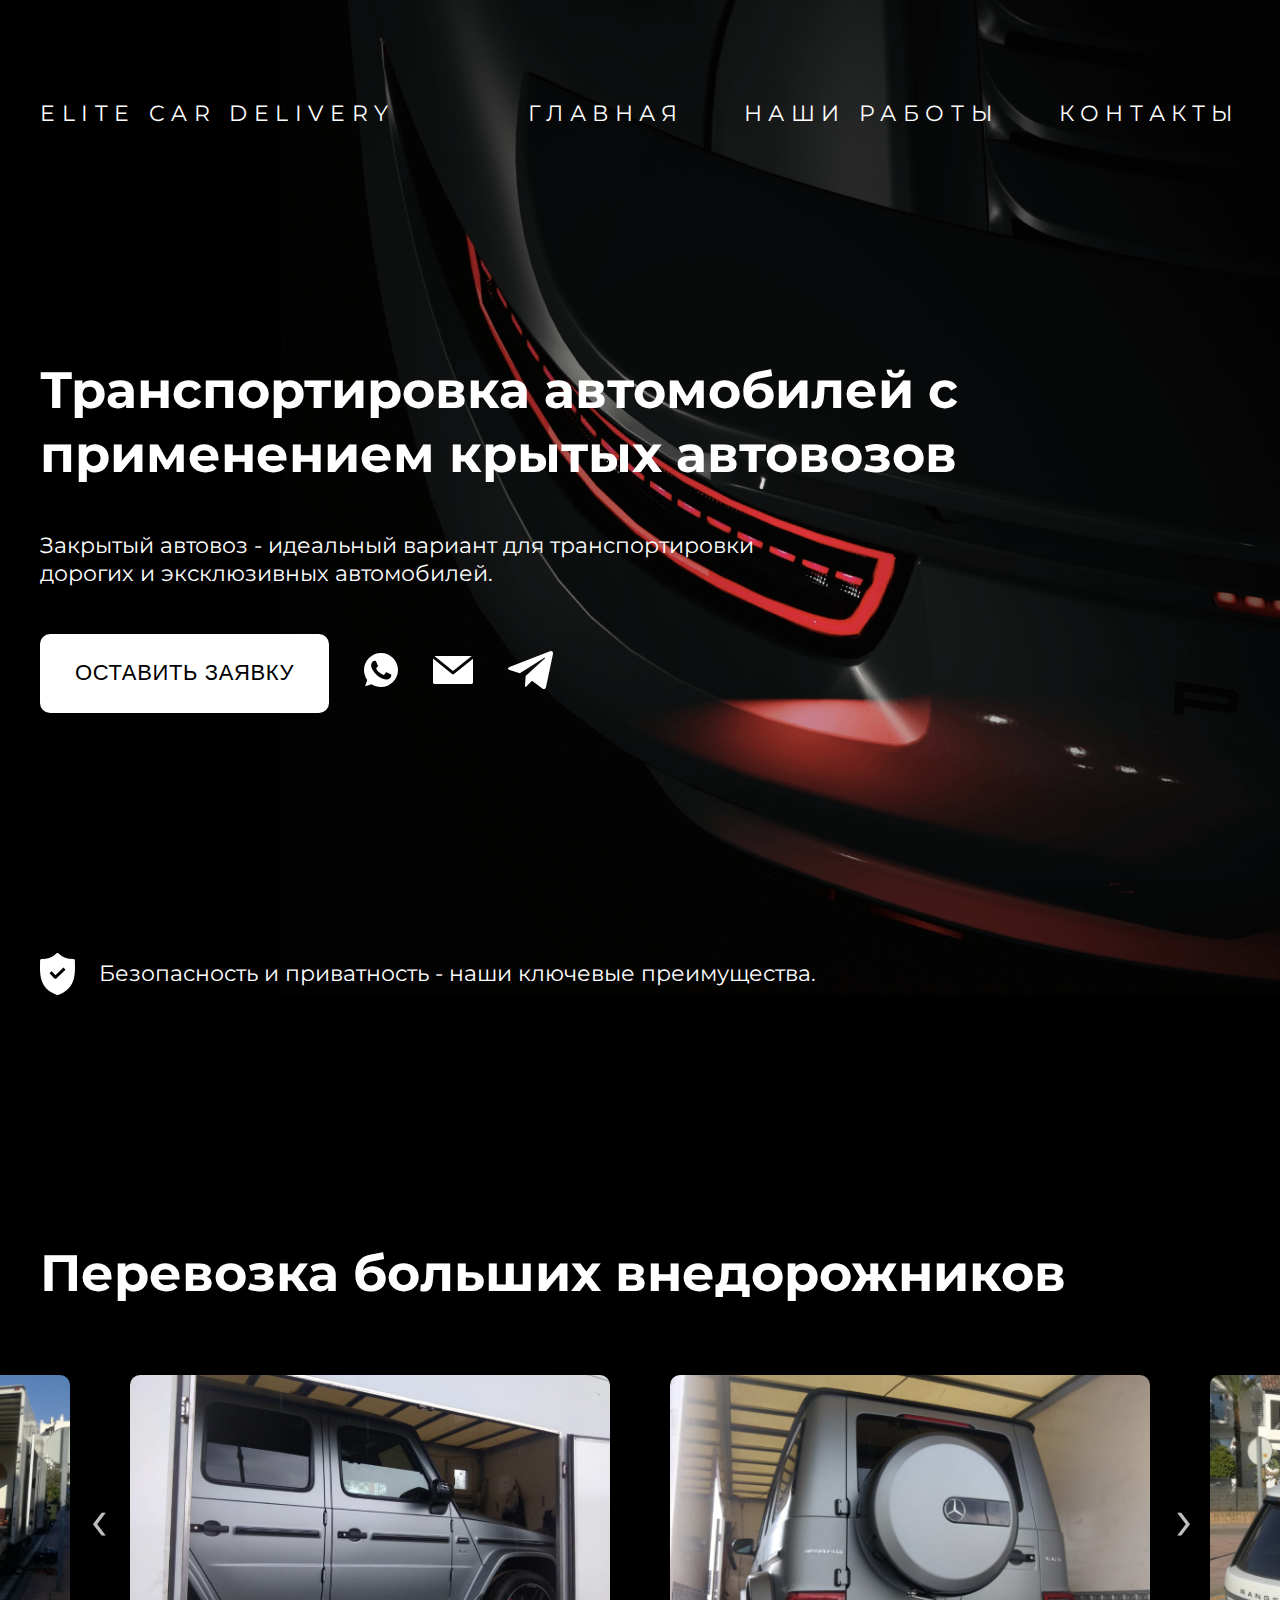
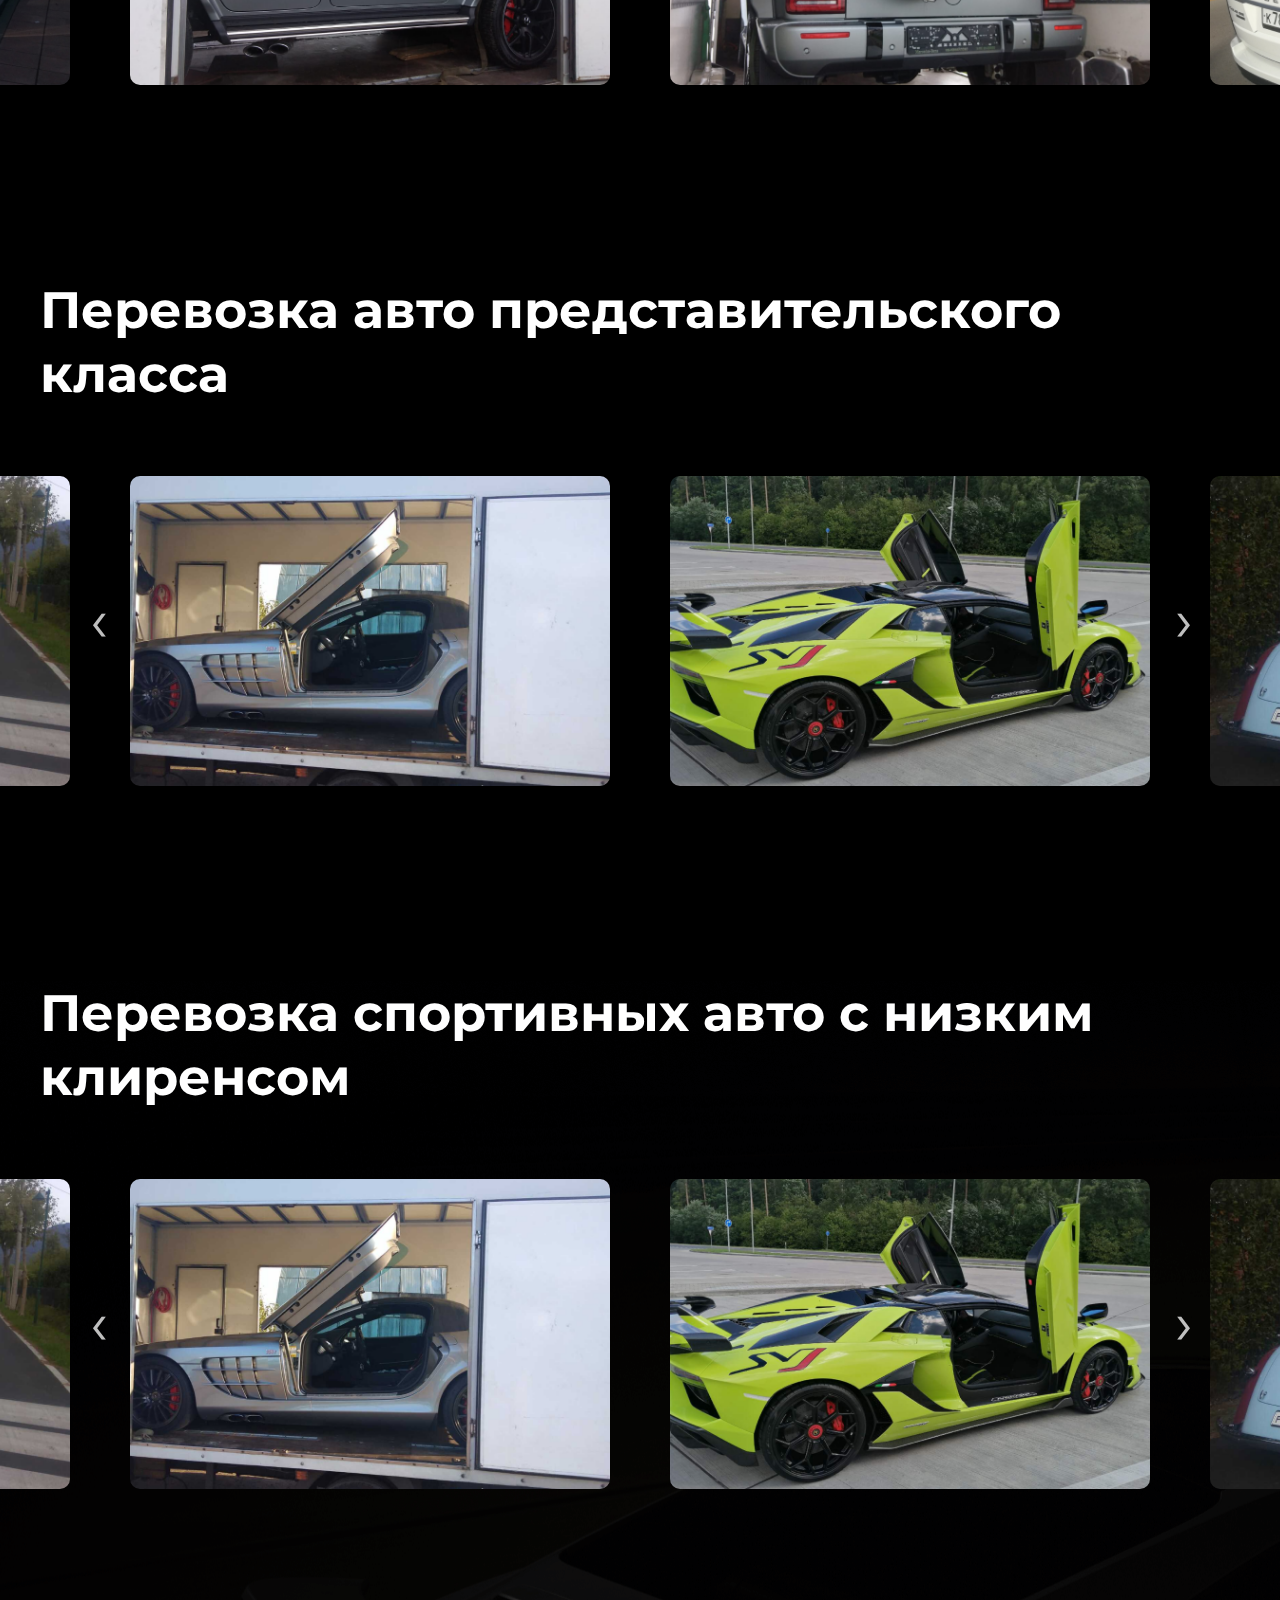
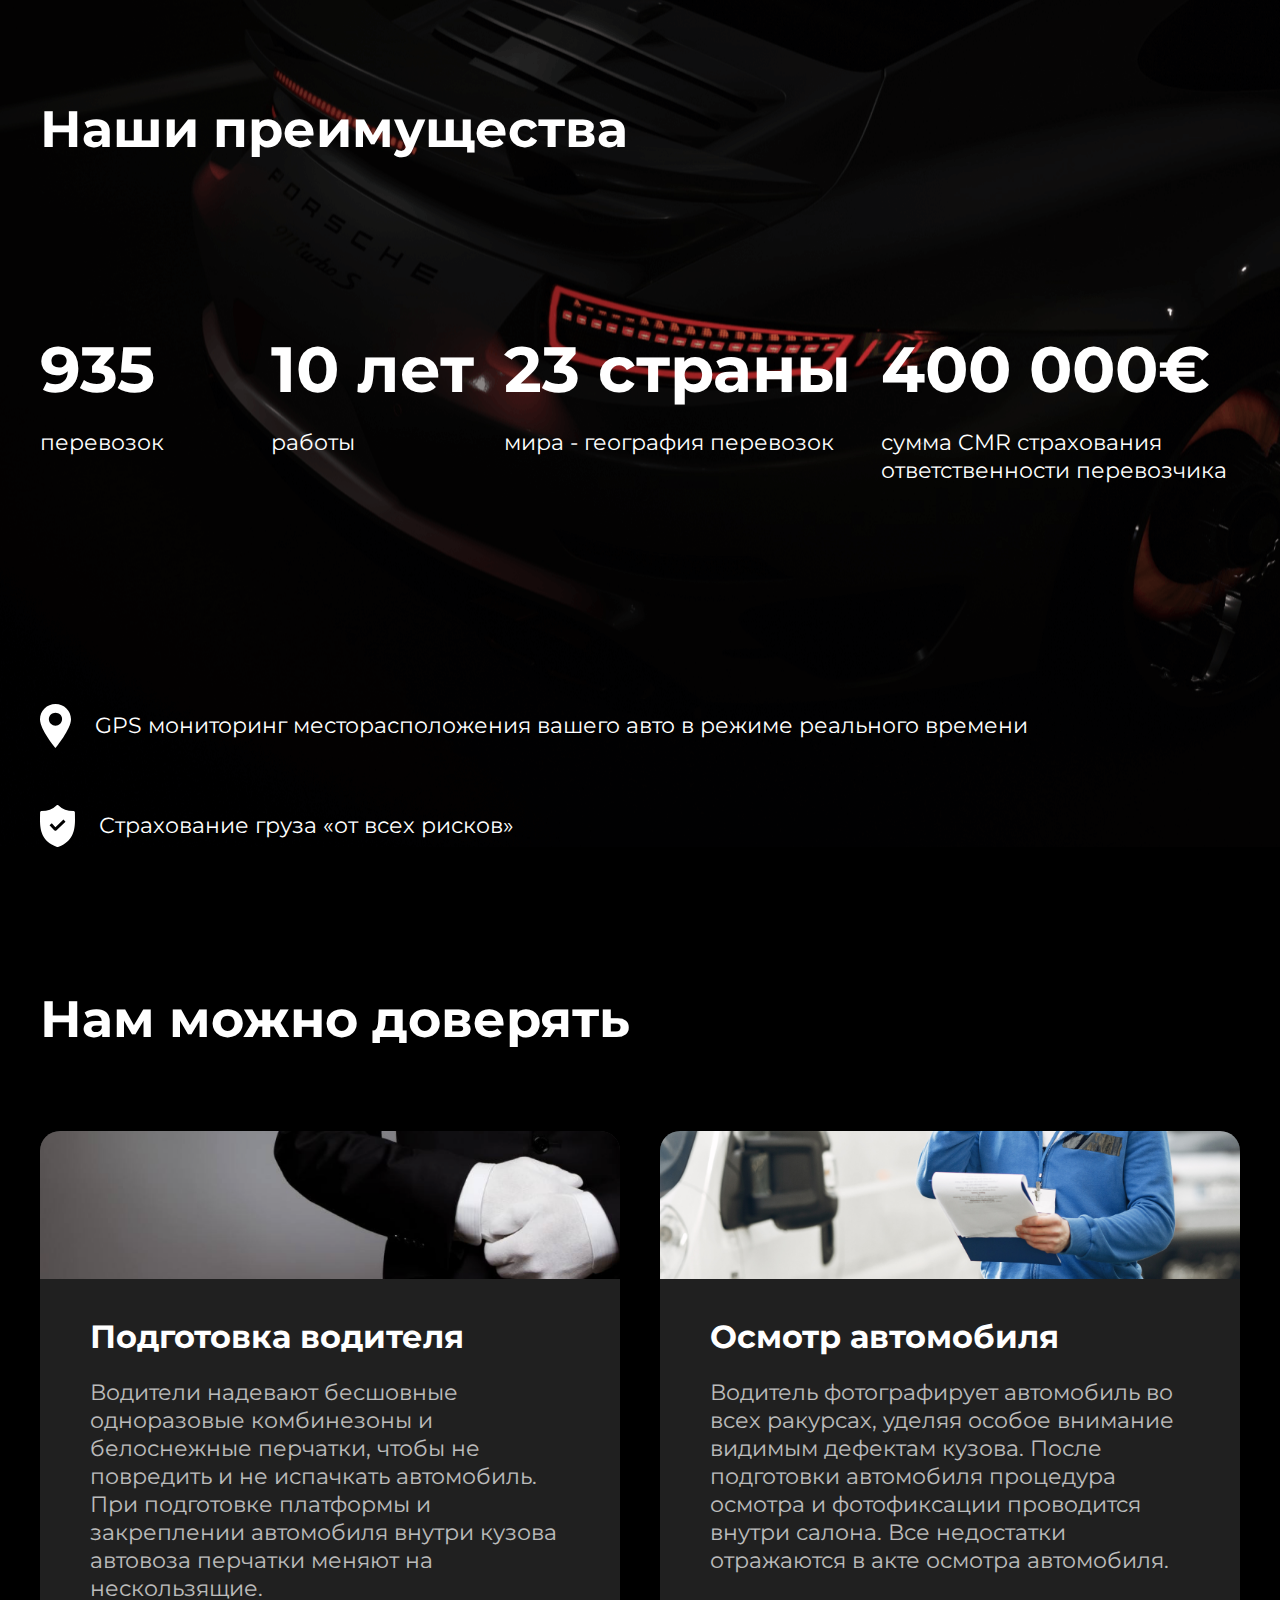
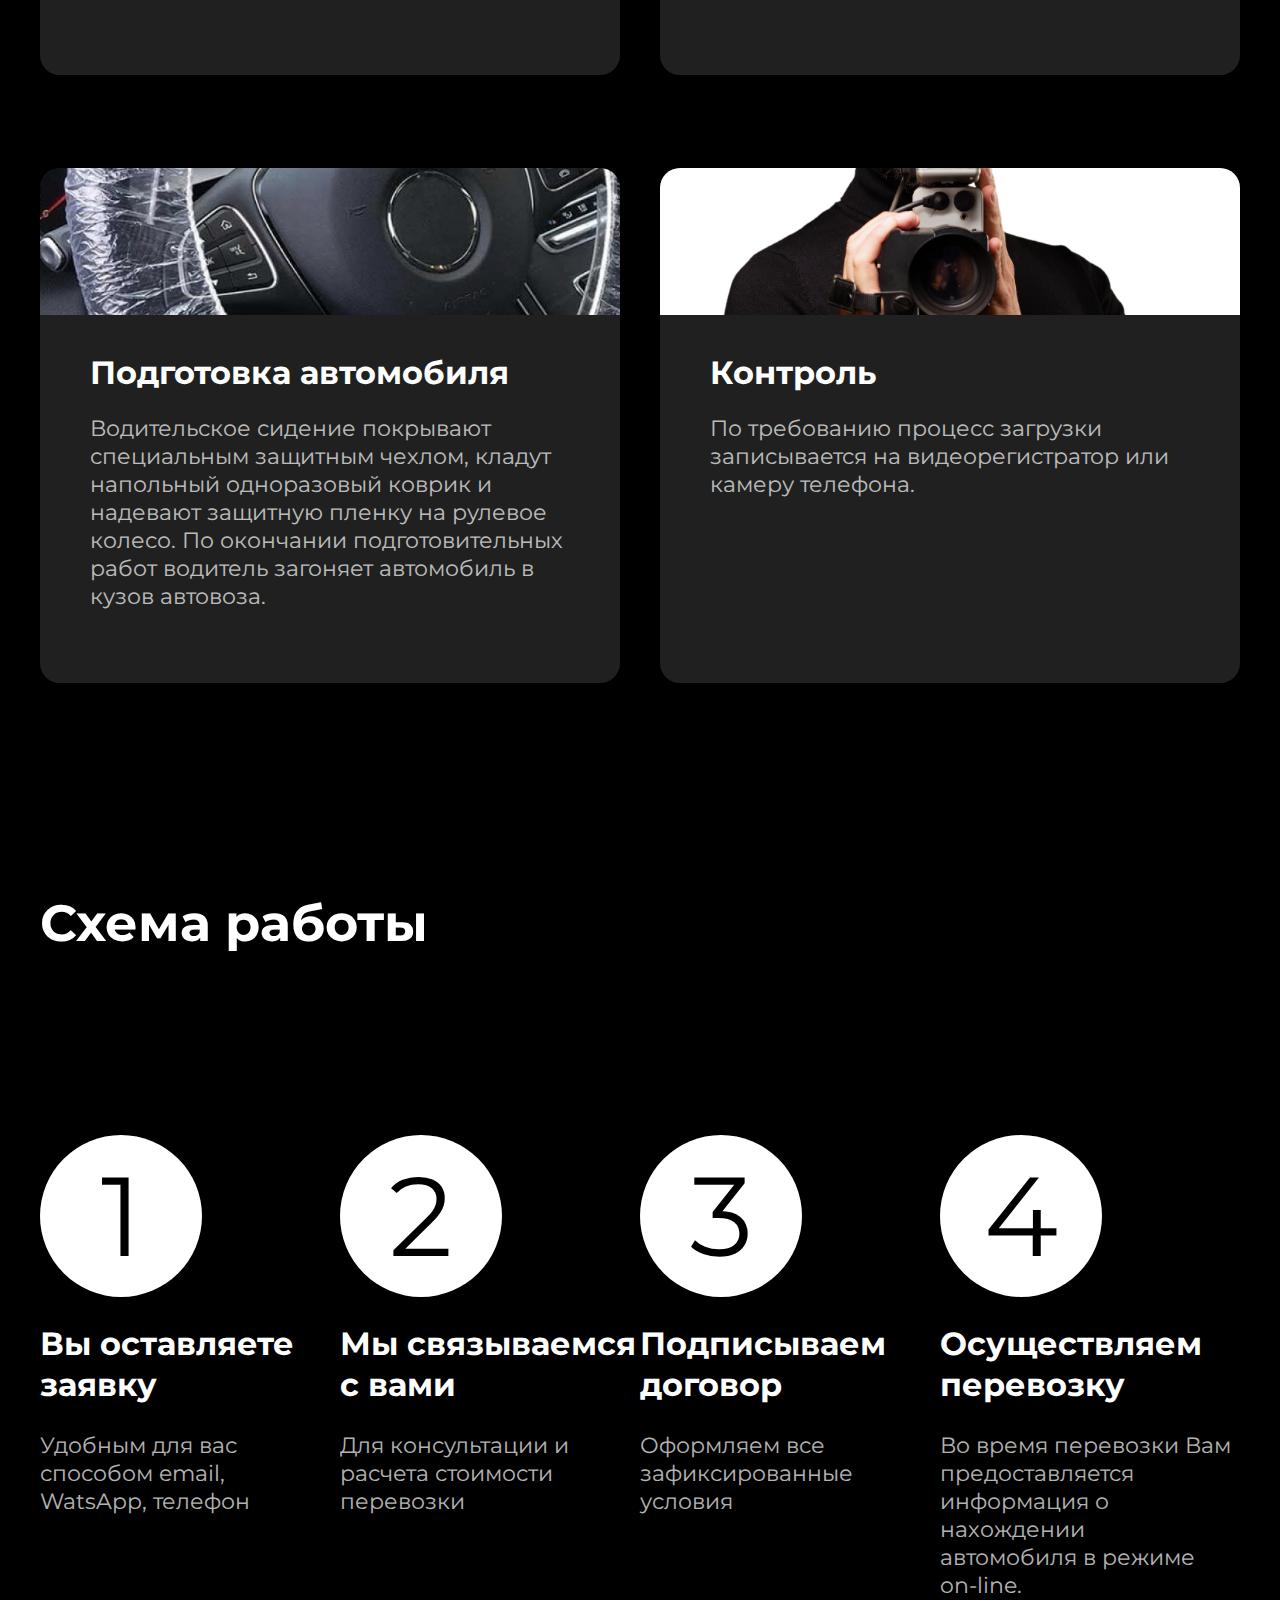
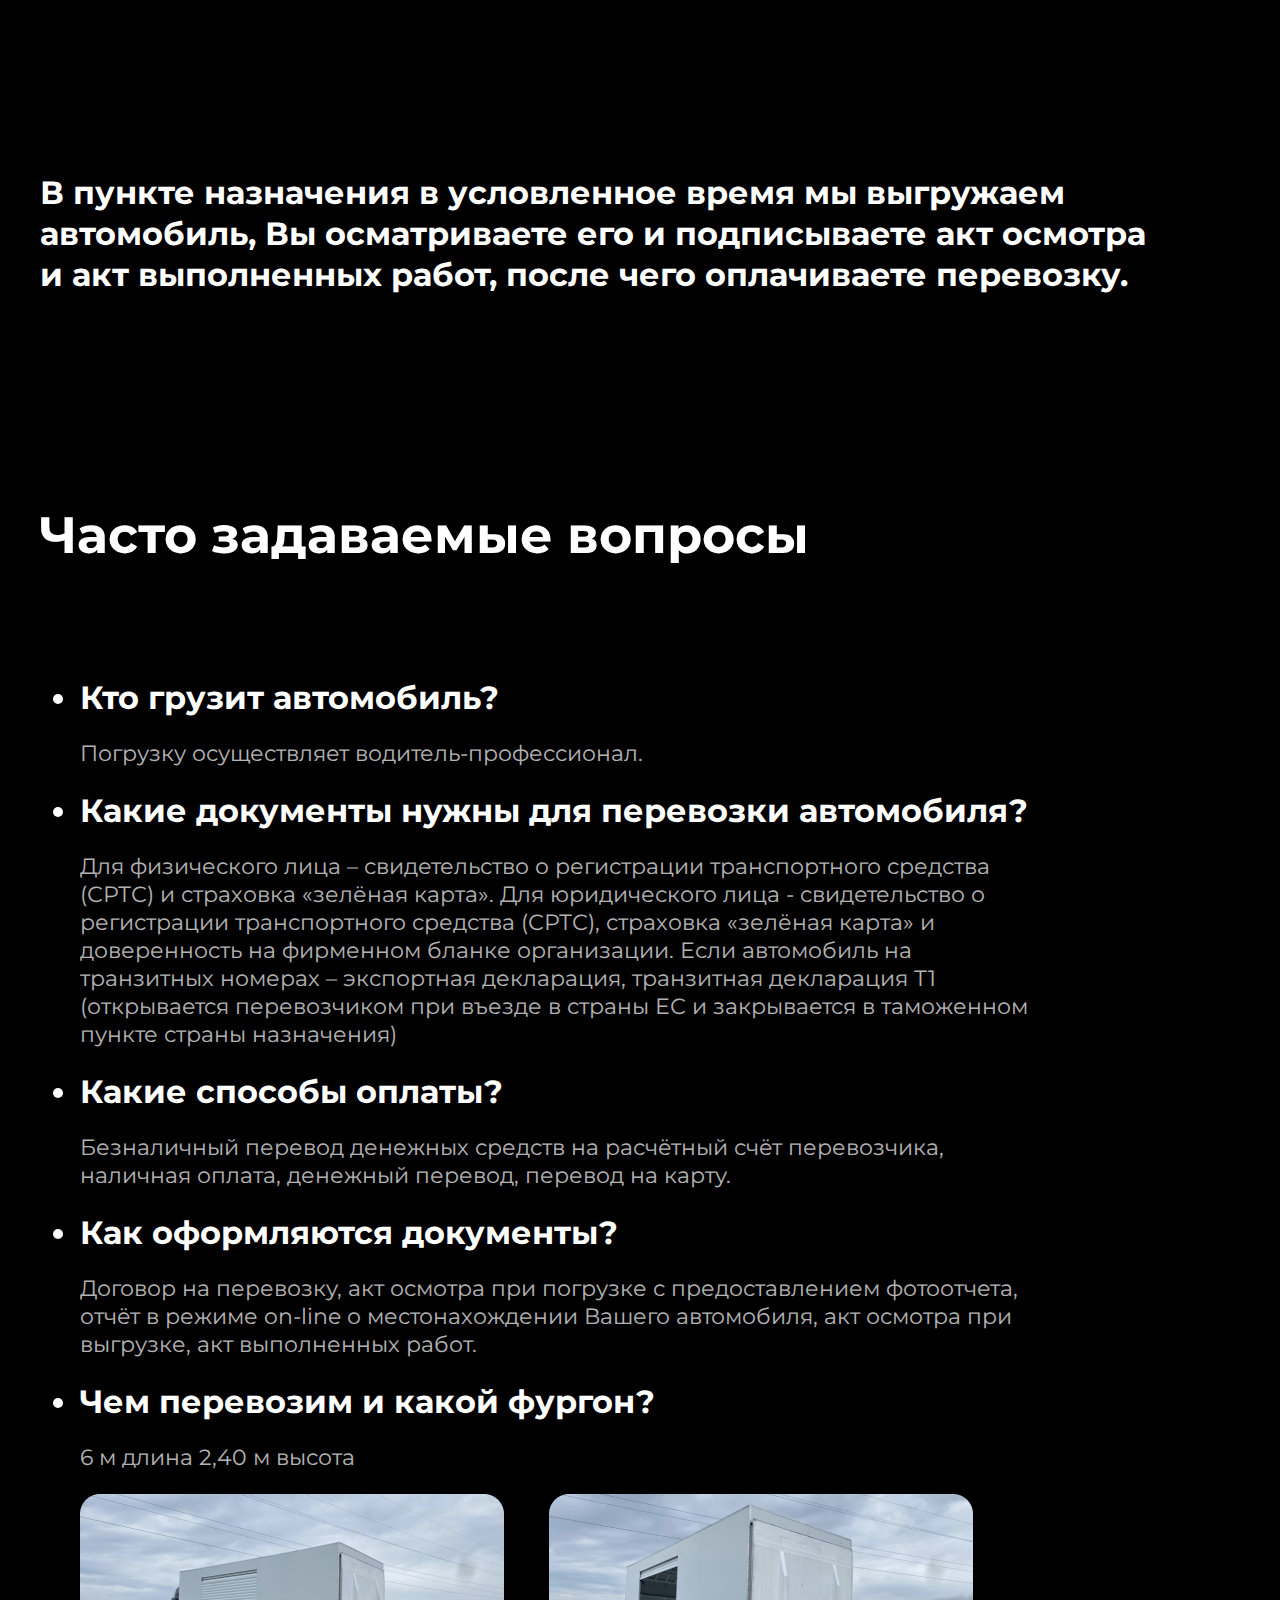
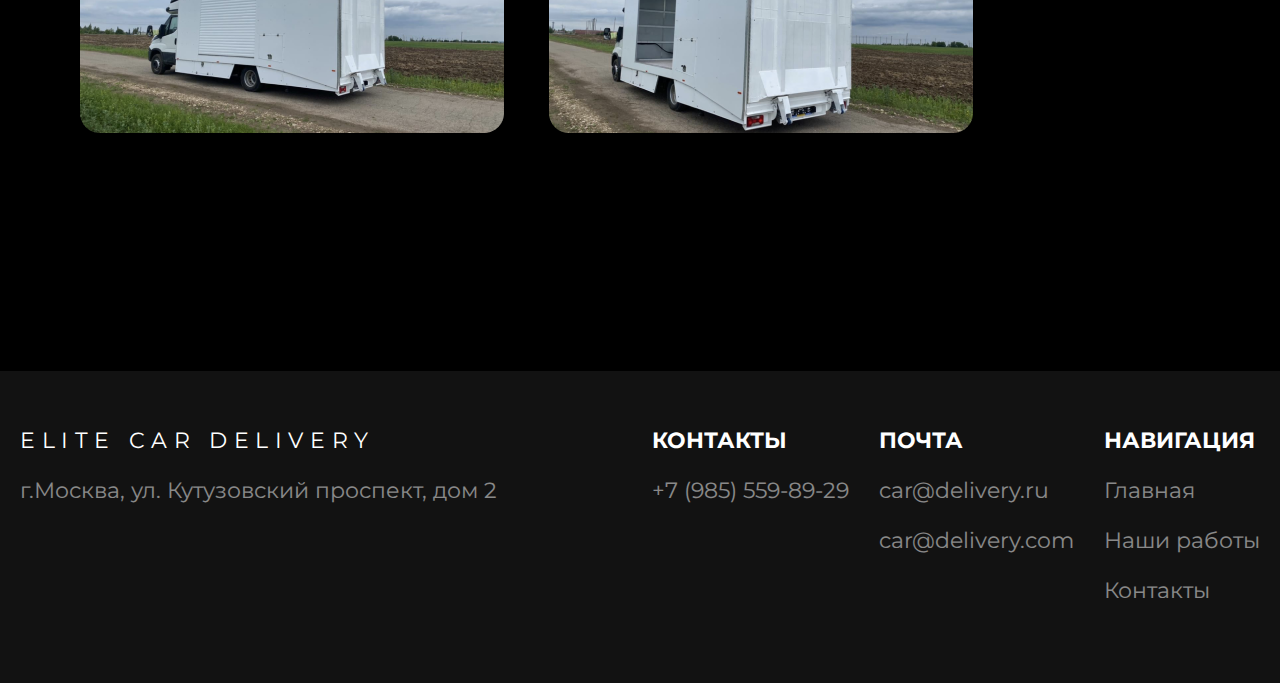
==== commit 3aaba94f: "optimize images" ====
--- a/index.html
+++ b/index.html
@@ -1 +1 @@
-<!DOCTYPE html><html lang="en"><head><meta charset="utf-8"><meta content="width=768" name="viewport"><meta content="Перевозка автомобилей в крытых автовозах" name="description"><title>Elite Car Delivery</title><link href="https://fonts.gstatic.com" rel="preconnect"><link href="https://fonts.googleapis.com/css2?family=Montserrat&display=swap" rel="stylesheet"><link href="css_reset.css" rel="stylesheet"><script src="https://mc.yandex.ru/metrika/tag.js" async></script><script type="text/javascript">!function(e,t,a,n,c,m,r){e.ym=e.ym||function(){(e.ym.a=e.ym.a||[]).push(arguments)},e.ym.l=1*new Date,m=t.createElement(a),r=t.getElementsByTagName(a)[0],m.async=1,m.src="https://mc.yandex.ru/metrika/tag.js",r.parentNode.insertBefore(m,r)}(window,document,"script"),ym(82935919,"init",{clickmap:!0,trackLinks:!0,accurateTrackBounce:!0,webvisor:!0})</script><noscript><div><img alt="" src="https://mc.yandex.ru/watch/82935919" style="position:absolute;left:-9999px"/></div></noscript><link href="/static/css/2.19627560.chunk.css" rel="stylesheet"><link href="https://fonts.googleapis.com" rel="preconnect"><style data-styled="active" data-styled-version="5.3.0">.jvCTkj{width:50px;height:50px;right:55px;z-index:1;top:calc(50% - 20px)}.jvCTkj::before{content:"›";font-family:Montserrat;background:0 0;color:#fff;font-size:60px}.gfuSqG{width:50px;height:50px;left:90px;z-index:1;top:calc(50% - 20px)}.gfuSqG::before{content:"‹";font-family:Montserrat;background:0 0;color:#fff;font-size:60px}.dJXsSm{margin:0}.kksiKu{margin-bottom:155px}.iylGhi{background:0 0;padding:30px;box-sizing:border-box;border-radius:4px;outline:0;cursor:move}.jcTaHb{font-size:4vw;line-height:5vw;margin:40px}.hydYaP{border-radius:10px;margin-right:30px;width:100%;height:100%}.kMthTr{font-size:4vw;line-height:5vw;margin-bottom:170px;padding:0 40px}.eysHZq{margin-bottom:170px}.XJxhY{display:flex;width:100%;-webkit-box-pack:justify;justify-content:space-between;margin-bottom:175px;flex-wrap:wrap;padding:0 40px;box-sizing:border-box}@media (max-width:1740px){.XJxhY .advantage:nth-child(-n+2){margin-bottom:50px}}@media (max-width:1455px){.XJxhY .advantage:not(:last-child){margin-bottom:50px}}.dJdFwe{font-size:5vw;line-height:6vw;margin-top:0;margin-bottom:20px;white-space:nowrap;padding-right:30px}.bAVzgZ{white-space:pre-wrap}.jibPFy{display:flex;-webkit-box-align:center;align-items:center}.DykGo{margin-bottom:140px;padding:0 40px}.jEEywD{flex:1 1 0%}.iPexDg{background:rgba(57,57,57,.32);padding:56px 128px;display:flex;-webkit-box-pack:justify;justify-content:space-between}@media (max-width:1440px){.iPexDg{padding:56px 20px}}.syKsX{display:flex}.syKsX .column:not(:last-child){margin-right:120px}@media (max-width:1440px){.syKsX .column:not(:last-child){margin-right:30px}}.hmqpxx{opacity:.5}.hmqpxx a{color:#fff;text-decoration:none}.hmqpxx a:hover{text-decoration:underline}.eEJWPz{opacity:.5;cursor:pointer}.eraKfR{letter-spacing:.3em;text-transform:uppercase}.hKymwP{font-size:22px;margin:0;text-transform:uppercase}.biCrYn{list-style:none;padding:0}.kpPvTx{margin-bottom:157px}.lpaEYv{margin-bottom:246px;padding:0 40px}.cxbltl{font-size:4vw;line-height:5vw;white-space:pre-wrap;margin-bottom:46px}.hzzSzX{white-space:pre-wrap;margin-bottom:46px}.kydRHc{display:flex;-webkit-box-align:center;align-items:center;margin-bottom:240px}.fHUQtx{display:flex;-webkit-box-align:center;align-items:center}.hpRDUw{background-color:#fff!important;color:#000!important;padding:20px 35px!important;font-size:22px!important;font-family:"M PLUS Rounded 1c",sans-serif!important;border-radius:10px!important}.bojiJp{display:flex;margin-bottom:20px}.bYgUJS{backdrop-filter:blur(7px)}.bYgUJS .MuiDialog-paper{background-color:#969696;border-radius:20px}.dvHFX{text-decoration:none;color:#000;cursor:pointer;margin-left:60px}.fDDjHD{width:45px}.iehvjW{padding-top:100px;padding-left:40px;display:flex;-webkit-box-pack:justify;justify-content:space-between;margin-bottom:230px;padding-right:128px;flex-wrap:wrap}@media (max-width:1740px){.iehvjW{padding-right:40px}}.hbusih{display:flex}@media (max-width:768px){.hbusih{margin-top:40px}}.laKGqb{letter-spacing:.3em;text-transform:uppercase;cursor:pointer;white-space:nowrap}.laKGqb:not(:last-child){margin-right:60px}@media (max-width:768px){.laKGqb{font-size:20px}}.dRsyqq{margin-bottom:208px;padding:0 40px}.jKLUHq{font-size:4vw;line-height:5vw;margin:0 0 110px}.lRfdj{font-size:32px;margin-bottom:0}.bwSYJA{max-width:968px}.bwSYJA img{margin-right:45px;margin-bottom:30px}.kyvWZW{margin:0 0 12px;font-size:32px;line-height:41px}.hBWCUB{font-size:22px;line-height:28px;opacity:.7}.oxVOu{display:flex;flex-wrap:wrap}.glZmJR{width:100%;margin-bottom:115px;padding:0 40px;box-sizing:border-box}.cFSLxQ{display:flex;flex-wrap:wrap;-webkit-box-pack:justify;justify-content:space-between}.cFSLxQ .styled-card:nth-child(2n+1){margin-right:20px}@media (max-width:768px){.cFSLxQ .styled-card:nth-child(2n+1){margin-right:0}}.lmGFyU{width:calc(50% - 20px);background:#202020;border-radius:20px;margin-bottom:93px}@media (max-width:768px){.lmGFyU{width:100%}}.jIfccS{margin-bottom:30px}.jIfccS img{border-radius:20px 20px 0 0;width:100%}.fqbJCS{padding:0 50px 50px}.cdTyhF{font-size:4vw;line-height:5vw;margin-bottom:80px}.haQoIp{font-size:32px;line-height:41px;margin:0}.eJDRKz{font-size:22px;line-height:28px;opacity:.7}.hQhHpX{margin-bottom:208px;padding:0 40px}.enlJuL{display:flex;-webkit-box-pack:justify;justify-content:space-between;margin-bottom:150px;flex-wrap:wrap}@media (max-width:1740px){.enlJuL .step:nth-child(-n+2){margin-bottom:50px}}@media (max-width:1455px){.enlJuL .step:not(:last-child){margin-bottom:50px}}.fuJtcf{flex:1 1 0%}@media (max-width:768px){.fuJtcf{width:50%;flex:1 1 auto}}.jcqGXt{border-radius:50%;width:162px;height:162px;background:#fff;color:#000;font-size:112px;line-height:142px;display:flex;-webkit-box-pack:center;justify-content:center;-webkit-box-align:center;align-items:center}.ljWfRO{font-size:4vw;line-height:5vw;margin-bottom:180px}.jdiWPe{font-size:32px;line-height:41px;white-space:pre-wrap}.jjTcTs{font-size:22px;line-height:28px;opacity:.7;white-space:pre-wrap}.jARayQ{font-family:Montserrat,sans-serif;font-style:normal;font-weight:400;font-size:22px;line-height:28px;-webkit-locale:auto;background-color:#000;color:#fff}@media (max-width:768px){.jARayQ{font-size:20px;line-height:22px}}.OJJCp{background:url(/static/media/car.595f2486.png) right center no-repeat}.iwisNA{background:url(/static/media/car2.2475ba42.png) no-repeat}</style><style data-jss="" data-meta="MuiSvgIcon">.MuiSvgIcon-root{fill:currentColor;width:1em;height:1em;display:inline-block;font-size:1.5rem;transition:fill .2s cubic-bezier(.4,0,.2,1) 0s;flex-shrink:0;user-select:none}.MuiSvgIcon-colorPrimary{color:#3f51b5}.MuiSvgIcon-colorSecondary{color:#f50057}.MuiSvgIcon-colorAction{color:rgba(0,0,0,.54)}.MuiSvgIcon-colorError{color:#f44336}.MuiSvgIcon-colorDisabled{color:rgba(0,0,0,.26)}.MuiSvgIcon-fontSizeInherit{font-size:inherit}.MuiSvgIcon-fontSizeSmall{font-size:1.25rem}.MuiSvgIcon-fontSizeLarge{font-size:2.1875rem}</style><style data-jss="" data-meta="MuiTouchRipple">.MuiTouchRipple-root{top:0;left:0;right:0;bottom:0;z-index:0;overflow:hidden;position:absolute;border-radius:inherit;pointer-events:none}.MuiTouchRipple-ripple{opacity:0;position:absolute}.MuiTouchRipple-rippleVisible{opacity:.3;animation:MuiTouchRipple-keyframes-enter 550ms cubic-bezier(.4,0,.2,1);transform:scale(1)}.MuiTouchRipple-ripplePulsate{animation-duration:.2s}.MuiTouchRipple-child{width:100%;height:100%;display:block;opacity:1;border-radius:50%;background-color:currentColor}.MuiTouchRipple-childLeaving{opacity:0;animation:MuiTouchRipple-keyframes-exit 550ms cubic-bezier(.4,0,.2,1)}.MuiTouchRipple-childPulsate{top:0;left:0;position:absolute;animation:MuiTouchRipple-keyframes-pulsate 2.5s cubic-bezier(.4,0,.2,1) .2s infinite}@-webkit-keyframes MuiTouchRipple-keyframes-enter{0%{opacity:.1;transform:scale(0)}100%{opacity:.3;transform:scale(1)}}@-webkit-keyframes MuiTouchRipple-keyframes-exit{0%{opacity:1}100%{opacity:0}}@-webkit-keyframes MuiTouchRipple-keyframes-pulsate{0%{transform:scale(1)}50%{transform:scale(.92)}100%{transform:scale(1)}}</style><style data-jss="" data-meta="MuiButtonBase">.MuiButtonBase-root{color:inherit;border:0;cursor:pointer;margin:0;display:inline-flex;outline:0;padding:0;position:relative;align-items:center;user-select:none;border-radius:0;vertical-align:middle;-moz-appearance:none;justify-content:center;text-decoration:none;background-color:transparent;-webkit-appearance:none;-webkit-tap-highlight-color:transparent}.MuiButtonBase-root::-moz-focus-inner{border-style:none}.MuiButtonBase-root.Mui-disabled{cursor:default;pointer-events:none}@media print{.MuiButtonBase-root{-webkit-print-color-adjust:exact}}</style><style data-jss="" data-meta="MuiButton">.MuiButton-root{color:rgba(0,0,0,.87);padding:6px 16px;font-size:.875rem;min-width:64px;box-sizing:border-box;transition:background-color 250ms cubic-bezier(.4,0,.2,1) 0s,box-shadow 250ms cubic-bezier(.4,0,.2,1) 0s,border 250ms cubic-bezier(.4,0,.2,1) 0s;font-family:Roboto,Helvetica,Arial,sans-serif;font-weight:500;line-height:1.75;border-radius:4px;letter-spacing:.02857em;text-transform:uppercase}.MuiButton-root:hover{text-decoration:none;background-color:rgba(0,0,0,.04)}.MuiButton-root.Mui-disabled{color:rgba(0,0,0,.26)}@media (hover:none){.MuiButton-root:hover{background-color:transparent}}.MuiButton-root:hover.Mui-disabled{background-color:transparent}.MuiButton-label{width:100%;display:inherit;align-items:inherit;justify-content:inherit}.MuiButton-text{padding:6px 8px}.MuiButton-textPrimary{color:#3f51b5}.MuiButton-textPrimary:hover{background-color:rgba(63,81,181,.04)}@media (hover:none){.MuiButton-textPrimary:hover{background-color:transparent}}.MuiButton-textSecondary{color:#f50057}.MuiButton-textSecondary:hover{background-color:rgba(245,0,87,.04)}@media (hover:none){.MuiButton-textSecondary:hover{background-color:transparent}}.MuiButton-outlined{border:1px solid rgba(0,0,0,.23);padding:5px 15px}.MuiButton-outlined.Mui-disabled{border:1px solid rgba(0,0,0,.12)}.MuiButton-outlinedPrimary{color:#3f51b5;border:1px solid rgba(63,81,181,.5)}.MuiButton-outlinedPrimary:hover{border:1px solid #3f51b5;background-color:rgba(63,81,181,.04)}@media (hover:none){.MuiButton-outlinedPrimary:hover{background-color:transparent}}.MuiButton-outlinedSecondary{color:#f50057;border:1px solid rgba(245,0,87,.5)}.MuiButton-outlinedSecondary:hover{border:1px solid #f50057;background-color:rgba(245,0,87,.04)}.MuiButton-outlinedSecondary.Mui-disabled{border:1px solid rgba(0,0,0,.26)}@media (hover:none){.MuiButton-outlinedSecondary:hover{background-color:transparent}}.MuiButton-contained{color:rgba(0,0,0,.87);box-shadow:0 3px 1px -2px rgba(0,0,0,.2),0 2px 2px 0 rgba(0,0,0,.14),0 1px 5px 0 rgba(0,0,0,.12);background-color:#e0e0e0}.MuiButton-contained:hover{box-shadow:0 2px 4px -1px rgba(0,0,0,.2),0 4px 5px 0 rgba(0,0,0,.14),0 1px 10px 0 rgba(0,0,0,.12);background-color:#d5d5d5}.MuiButton-contained.Mui-focusVisible{box-shadow:0 3px 5px -1px rgba(0,0,0,.2),0 6px 10px 0 rgba(0,0,0,.14),0 1px 18px 0 rgba(0,0,0,.12)}.MuiButton-contained:active{box-shadow:0 5px 5px -3px rgba(0,0,0,.2),0 8px 10px 1px rgba(0,0,0,.14),0 3px 14px 2px rgba(0,0,0,.12)}.MuiButton-contained.Mui-disabled{color:rgba(0,0,0,.26);box-shadow:none;background-color:rgba(0,0,0,.12)}@media (hover:none){.MuiButton-contained:hover{box-shadow:0 3px 1px -2px rgba(0,0,0,.2),0 2px 2px 0 rgba(0,0,0,.14),0 1px 5px 0 rgba(0,0,0,.12);background-color:#e0e0e0}}.MuiButton-contained:hover.Mui-disabled{background-color:rgba(0,0,0,.12)}.MuiButton-containedPrimary{color:#fff;background-color:#3f51b5}.MuiButton-containedPrimary:hover{background-color:#303f9f}@media (hover:none){.MuiButton-containedPrimary:hover{background-color:#3f51b5}}.MuiButton-containedSecondary{color:#fff;background-color:#f50057}.MuiButton-containedSecondary:hover{background-color:#c51162}@media (hover:none){.MuiButton-containedSecondary:hover{background-color:#f50057}}.MuiButton-disableElevation{box-shadow:none}.MuiButton-disableElevation:hover{box-shadow:none}.MuiButton-disableElevation.Mui-focusVisible{box-shadow:none}.MuiButton-disableElevation:active{box-shadow:none}.MuiButton-disableElevation.Mui-disabled{box-shadow:none}.MuiButton-colorInherit{color:inherit;border-color:currentColor}.MuiButton-textSizeSmall{padding:4px 5px;font-size:.8125rem}.MuiButton-textSizeLarge{padding:8px 11px;font-size:.9375rem}.MuiButton-outlinedSizeSmall{padding:3px 9px;font-size:.8125rem}.MuiButton-outlinedSizeLarge{padding:7px 21px;font-size:.9375rem}.MuiButton-containedSizeSmall{padding:4px 10px;font-size:.8125rem}.MuiButton-containedSizeLarge{padding:8px 22px;font-size:.9375rem}.MuiButton-fullWidth{width:100%}.MuiButton-startIcon{display:inherit;margin-left:-4px;margin-right:8px}.MuiButton-startIcon.MuiButton-iconSizeSmall{margin-left:-2px}.MuiButton-endIcon{display:inherit;margin-left:8px;margin-right:-4px}.MuiButton-endIcon.MuiButton-iconSizeSmall{margin-right:-2px}.MuiButton-iconSizeSmall>:first-child{font-size:18px}.MuiButton-iconSizeMedium>:first-child{font-size:20px}.MuiButton-iconSizeLarge>:first-child{font-size:22px}</style><style data-jss="" data-meta="MuiBackdrop">.MuiBackdrop-root{top:0;left:0;right:0;bottom:0;display:flex;z-index:-1;position:fixed;align-items:center;justify-content:center;background-color:rgba(0,0,0,.5);-webkit-tap-highlight-color:transparent}.MuiBackdrop-invisible{background-color:transparent}</style><style data-jss="" data-meta="MuiPaper">.MuiPaper-root{color:rgba(0,0,0,.87);transition:box-shadow .3s cubic-bezier(.4,0,.2,1) 0s;background-color:#fff}.MuiPaper-rounded{border-radius:4px}.MuiPaper-outlined{border:1px solid rgba(0,0,0,.12)}.MuiPaper-elevation0{box-shadow:none}.MuiPaper-elevation1{box-shadow:0 2px 1px -1px rgba(0,0,0,.2),0 1px 1px 0 rgba(0,0,0,.14),0 1px 3px 0 rgba(0,0,0,.12)}.MuiPaper-elevation2{box-shadow:0 3px 1px -2px rgba(0,0,0,.2),0 2px 2px 0 rgba(0,0,0,.14),0 1px 5px 0 rgba(0,0,0,.12)}.MuiPaper-elevation3{box-shadow:0 3px 3px -2px rgba(0,0,0,.2),0 3px 4px 0 rgba(0,0,0,.14),0 1px 8px 0 rgba(0,0,0,.12)}.MuiPaper-elevation4{box-shadow:0 2px 4px -1px rgba(0,0,0,.2),0 4px 5px 0 rgba(0,0,0,.14),0 1px 10px 0 rgba(0,0,0,.12)}.MuiPaper-elevation5{box-shadow:0 3px 5px -1px rgba(0,0,0,.2),0 5px 8px 0 rgba(0,0,0,.14),0 1px 14px 0 rgba(0,0,0,.12)}.MuiPaper-elevation6{box-shadow:0 3px 5px -1px rgba(0,0,0,.2),0 6px 10px 0 rgba(0,0,0,.14),0 1px 18px 0 rgba(0,0,0,.12)}.MuiPaper-elevation7{box-shadow:0 4px 5px -2px rgba(0,0,0,.2),0 7px 10px 1px rgba(0,0,0,.14),0 2px 16px 1px rgba(0,0,0,.12)}.MuiPaper-elevation8{box-shadow:0 5px 5px -3px rgba(0,0,0,.2),0 8px 10px 1px rgba(0,0,0,.14),0 3px 14px 2px rgba(0,0,0,.12)}.MuiPaper-elevation9{box-shadow:0 5px 6px -3px rgba(0,0,0,.2),0 9px 12px 1px rgba(0,0,0,.14),0 3px 16px 2px rgba(0,0,0,.12)}.MuiPaper-elevation10{box-shadow:0 6px 6px -3px rgba(0,0,0,.2),0 10px 14px 1px rgba(0,0,0,.14),0 4px 18px 3px rgba(0,0,0,.12)}.MuiPaper-elevation11{box-shadow:0 6px 7px -4px rgba(0,0,0,.2),0 11px 15px 1px rgba(0,0,0,.14),0 4px 20px 3px rgba(0,0,0,.12)}.MuiPaper-elevation12{box-shadow:0 7px 8px -4px rgba(0,0,0,.2),0 12px 17px 2px rgba(0,0,0,.14),0 5px 22px 4px rgba(0,0,0,.12)}.MuiPaper-elevation13{box-shadow:0 7px 8px -4px rgba(0,0,0,.2),0 13px 19px 2px rgba(0,0,0,.14),0 5px 24px 4px rgba(0,0,0,.12)}.MuiPaper-elevation14{box-shadow:0 7px 9px -4px rgba(0,0,0,.2),0 14px 21px 2px rgba(0,0,0,.14),0 5px 26px 4px rgba(0,0,0,.12)}.MuiPaper-elevation15{box-shadow:0 8px 9px -5px rgba(0,0,0,.2),0 15px 22px 2px rgba(0,0,0,.14),0 6px 28px 5px rgba(0,0,0,.12)}.MuiPaper-elevation16{box-shadow:0 8px 10px -5px rgba(0,0,0,.2),0 16px 24px 2px rgba(0,0,0,.14),0 6px 30px 5px rgba(0,0,0,.12)}.MuiPaper-elevation17{box-shadow:0 8px 11px -5px rgba(0,0,0,.2),0 17px 26px 2px rgba(0,0,0,.14),0 6px 32px 5px rgba(0,0,0,.12)}.MuiPaper-elevation18{box-shadow:0 9px 11px -5px rgba(0,0,0,.2),0 18px 28px 2px rgba(0,0,0,.14),0 7px 34px 6px rgba(0,0,0,.12)}.MuiPaper-elevation19{box-shadow:0 9px 12px -6px rgba(0,0,0,.2),0 19px 29px 2px rgba(0,0,0,.14),0 7px 36px 6px rgba(0,0,0,.12)}.MuiPaper-elevation20{box-shadow:0 10px 13px -6px rgba(0,0,0,.2),0 20px 31px 3px rgba(0,0,0,.14),0 8px 38px 7px rgba(0,0,0,.12)}.MuiPaper-elevation21{box-shadow:0 10px 13px -6px rgba(0,0,0,.2),0 21px 33px 3px rgba(0,0,0,.14),0 8px 40px 7px rgba(0,0,0,.12)}.MuiPaper-elevation22{box-shadow:0 10px 14px -6px rgba(0,0,0,.2),0 22px 35px 3px rgba(0,0,0,.14),0 8px 42px 7px rgba(0,0,0,.12)}.MuiPaper-elevation23{box-shadow:0 11px 14px -7px rgba(0,0,0,.2),0 23px 36px 3px rgba(0,0,0,.14),0 9px 44px 8px rgba(0,0,0,.12)}.MuiPaper-elevation24{box-shadow:0 11px 15px -7px rgba(0,0,0,.2),0 24px 38px 3px rgba(0,0,0,.14),0 9px 46px 8px rgba(0,0,0,.12)}</style><style data-jss="" data-meta="MuiDialog">@media print{.MuiDialog-root{position:absolute!important}}.MuiDialog-scrollPaper{display:flex;align-items:center;justify-content:center}.MuiDialog-scrollBody{overflow-x:hidden;overflow-y:auto;text-align:center}.MuiDialog-scrollBody:after{width:0;height:100%;content:"";display:inline-block;vertical-align:middle}.MuiDialog-container{height:100%;outline:0}@media print{.MuiDialog-container{height:auto}}.MuiDialog-paper{margin:32px;position:relative;overflow-y:auto}@media print{.MuiDialog-paper{box-shadow:none;overflow-y:visible}}.MuiDialog-paperScrollPaper{display:flex;max-height:calc(100% - 64px);flex-direction:column}.MuiDialog-paperScrollBody{display:inline-block;text-align:left;vertical-align:middle}.MuiDialog-paperWidthFalse{max-width:calc(100% - 64px)}.MuiDialog-paperWidthXs{max-width:444px}@media (max-width:507.95px){.MuiDialog-paperWidthXs.MuiDialog-paperScrollBody{max-width:calc(100% - 64px)}}.MuiDialog-paperWidthSm{max-width:600px}@media (max-width:663.95px){.MuiDialog-paperWidthSm.MuiDialog-paperScrollBody{max-width:calc(100% - 64px)}}.MuiDialog-paperWidthMd{max-width:960px}@media (max-width:1023.95px){.MuiDialog-paperWidthMd.MuiDialog-paperScrollBody{max-width:calc(100% - 64px)}}.MuiDialog-paperWidthLg{max-width:1280px}@media (max-width:1343.95px){.MuiDialog-paperWidthLg.MuiDialog-paperScrollBody{max-width:calc(100% - 64px)}}.MuiDialog-paperWidthXl{max-width:1920px}@media (max-width:1983.95px){.MuiDialog-paperWidthXl.MuiDialog-paperScrollBody{max-width:calc(100% - 64px)}}.MuiDialog-paperFullWidth{width:calc(100% - 64px)}.MuiDialog-paperFullScreen{width:100%;height:100%;margin:0;max-width:100%;max-height:none;border-radius:0}.MuiDialog-paperFullScreen.MuiDialog-paperScrollBody{margin:0;max-width:100%}</style><style data-jss="" data-meta="MuiTypography">.MuiTypography-root{margin:0}.MuiTypography-body2{font-size:.875rem;font-family:Roboto,Helvetica,Arial,sans-serif;font-weight:400;line-height:1.43;letter-spacing:.01071em}.MuiTypography-body1{font-size:1rem;font-family:Roboto,Helvetica,Arial,sans-serif;font-weight:400;line-height:1.5;letter-spacing:.00938em}.MuiTypography-caption{font-size:.75rem;font-family:Roboto,Helvetica,Arial,sans-serif;font-weight:400;line-height:1.66;letter-spacing:.03333em}.MuiTypography-button{font-size:.875rem;font-family:Roboto,Helvetica,Arial,sans-serif;font-weight:500;line-height:1.75;letter-spacing:.02857em;text-transform:uppercase}.MuiTypography-h1{font-size:6rem;font-family:Roboto,Helvetica,Arial,sans-serif;font-weight:300;line-height:1.167;letter-spacing:-.01562em}.MuiTypography-h2{font-size:3.75rem;font-family:Roboto,Helvetica,Arial,sans-serif;font-weight:300;line-height:1.2;letter-spacing:-.00833em}.MuiTypography-h3{font-size:3rem;font-family:Roboto,Helvetica,Arial,sans-serif;font-weight:400;line-height:1.167;letter-spacing:0}.MuiTypography-h4{font-size:2.125rem;font-family:Roboto,Helvetica,Arial,sans-serif;font-weight:400;line-height:1.235;letter-spacing:.00735em}.MuiTypography-h5{font-size:1.5rem;font-family:Roboto,Helvetica,Arial,sans-serif;font-weight:400;line-height:1.334;letter-spacing:0}.MuiTypography-h6{font-size:1.25rem;font-family:Roboto,Helvetica,Arial,sans-serif;font-weight:500;line-height:1.6;letter-spacing:.0075em}.MuiTypography-subtitle1{font-size:1rem;font-family:Roboto,Helvetica,Arial,sans-serif;font-weight:400;line-height:1.75;letter-spacing:.00938em}.MuiTypography-subtitle2{font-size:.875rem;font-family:Roboto,Helvetica,Arial,sans-serif;font-weight:500;line-height:1.57;letter-spacing:.00714em}.MuiTypography-overline{font-size:.75rem;font-family:Roboto,Helvetica,Arial,sans-serif;font-weight:400;line-height:2.66;letter-spacing:.08333em;text-transform:uppercase}.MuiTypography-srOnly{width:1px;height:1px;overflow:hidden;position:absolute}.MuiTypography-alignLeft{text-align:left}.MuiTypography-alignCenter{text-align:center}.MuiTypography-alignRight{text-align:right}.MuiTypography-alignJustify{text-align:justify}.MuiTypography-noWrap{overflow:hidden;white-space:nowrap;text-overflow:ellipsis}.MuiTypography-gutterBottom{margin-bottom:.35em}.MuiTypography-paragraph{margin-bottom:16px}.MuiTypography-colorInherit{color:inherit}.MuiTypography-colorPrimary{color:#3f51b5}.MuiTypography-colorSecondary{color:#f50057}.MuiTypography-colorTextPrimary{color:rgba(0,0,0,.87)}.MuiTypography-colorTextSecondary{color:rgba(0,0,0,.54)}.MuiTypography-colorError{color:#f44336}.MuiTypography-displayInline{display:inline}.MuiTypography-displayBlock{display:block}</style><style data-jss="" data-meta="MuiDialogTitle">.MuiDialogTitle-root{flex:0 0 auto;margin:0;padding:16px 24px}</style><style data-jss="" data-meta="MuiDialogContent">.MuiDialogContent-root{flex:1 1 auto;padding:8px 24px;overflow-y:auto;-webkit-overflow-scrolling:touch}.MuiDialogContent-root:first-child{padding-top:20px}.MuiDialogContent-dividers{padding:16px 24px;border-top:1px solid rgba(0,0,0,.12);border-bottom:1px solid rgba(0,0,0,.12)}</style><style data-jss="" data-meta="MuiDialogContentText">.MuiDialogContentText-root{margin-bottom:12px}</style><style data-jss="" data-meta="MuiDialogActions">.MuiDialogActions-root{flex:0 0 auto;display:flex;padding:8px;align-items:center;justify-content:flex-end}.MuiDialogActions-spacing>:not(:first-child){margin-left:8px}</style><link href="https://mc.yandex.ru" rel="preconnect"><link href="https://fonts.gstatic.com" rel="preconnect"></head><body style="background-color:#000"><noscript>You need to enable JavaScript to run this app.</noscript><div style="overflow:hidden" id="root"><div class="sc-eJocfa jARayQ"><div class="sc-oeezt OJJCp"><div class="sc-kLojOw iehvjW"><span class="sc-jJMGnK laKGqb">elite car delivery</span><div class="sc-iklJeh hbusih"><span class="sc-jJMGnK laKGqb">главная</span><span class="sc-jJMGnK laKGqb">наши работы</span><span class="sc-jJMGnK laKGqb">контакты</span></div></div><div class="sc-kfYoZR lpaEYv" id="main"><h1 class="sc-fKgJPI cxbltl">Транспортировка автомобилей с применением крытых автовозов</h1><p class="sc-bCwfaz hzzSzX">Закрытый автовоз - идеальный вариант для транспортировки дорогих и эксклюзивных автомобилей.</p><div class="sc-iwajpm kydRHc"><button class="MuiButtonBase-root MuiButton-root MuiButton-text sc-lmgQwP hpRDUw" tabindex="0" type="button"><span class="MuiButton-label">оставить заявку</span><span class="MuiTouchRipple-root"></span></button><a href="https://wa.me/79855598929"><svg aria-hidden="true" class="MuiSvgIcon-root" focusable="false" style="width:34px;height:34px;fill:none;margin-left:35px" viewBox="0 0 34 34"><path d="M17.0042 0H16.9958C7.62238 0 0 7.6245 0 17C0 20.7188 1.1985 24.1655 3.23638 26.9641L1.11775 33.2796L7.65213 31.1908C10.3403 32.9715 13.5469 34 17.0042 34C26.3776 34 34 26.3734 34 17C34 7.62663 26.3776 0 17.0042 0ZM26.8961 24.0061C26.486 25.1642 24.8582 26.1248 23.5599 26.4052C22.6716 26.5944 21.5114 26.7453 17.6056 25.126C12.6097 23.0563 9.3925 17.9796 9.14175 17.6502C8.90162 17.3209 7.123 14.9621 7.123 12.5226C7.123 10.0831 8.36188 8.89525 8.86125 8.38525C9.27137 7.96663 9.94925 7.77537 10.5995 7.77537C10.8099 7.77537 10.999 7.786 11.169 7.7945C11.6684 7.81575 11.9191 7.8455 12.2485 8.63388C12.6586 9.622 13.6574 12.0615 13.7764 12.3123C13.8975 12.563 14.0186 12.903 13.8486 13.2324C13.6892 13.5724 13.549 13.7232 13.2983 14.0122C13.0475 14.3012 12.8095 14.5223 12.5588 14.8325C12.3292 15.1024 12.07 15.3914 12.359 15.8907C12.648 16.3795 13.6467 18.0094 15.1172 19.3184C17.0149 21.0077 18.5534 21.5475 19.1038 21.777C19.5139 21.947 20.0026 21.9066 20.3022 21.5879C20.6826 21.1778 21.1523 20.4978 21.6304 19.8284C21.9704 19.3481 22.3996 19.2886 22.8501 19.4586C23.3091 19.618 25.738 20.8186 26.2374 21.0672C26.7367 21.318 27.0661 21.437 27.1873 21.6474C27.3062 21.8577 27.3062 22.8459 26.8961 24.0061Z" fill="white"></path></svg></a><a href="mailto:elitecardelivery@gmail.com"><svg aria-hidden="true" class="MuiSvgIcon-root" focusable="false" style="width:40px;height:28px;fill:none;margin-left:35px" viewBox="0 0 40 28"><path d="M38.5714 0H1.4286L20 14.9912L38.7814 0.0420001C38.7127 0.0223126 38.6425 0.00828516 38.5714 0Z" fill="white"></path><path d="M20.9014 17.8864C20.375 18.3087 19.6178 18.3087 19.0914 17.8864L0 2.47234V26.6C0 27.3732 0.639592 28 1.4286 28H38.5714C39.3604 28 40 27.3732 40 26.6V2.67955L20.9014 17.8864Z" fill="white"></path></svg></a><a href="https://t.me/elitecardelivery"><svg aria-hidden="true" class="MuiSvgIcon-root" focusable="false" style="width:45px;height:38px;fill:none;margin-left:35px" viewBox="0 0 45 38"><path d="M17.6576 25.0445L16.9132 35.6541C17.9783 35.6541 18.4395 35.1905 18.9927 34.6338L23.9859 29.7983L34.3324 37.4762C36.23 38.5478 37.5669 37.9835 38.0788 35.7073L44.8702 3.46065L44.872 3.45875C45.4739 0.616367 43.8576 -0.495127 42.0088 0.202169L2.08913 15.689C-0.635307 16.7606 -0.594056 18.2996 1.626 18.9969L11.8319 22.2136L35.5381 7.18273C36.6537 6.43414 37.6681 6.84833 36.8337 7.59693L17.6576 25.0445Z" fill="white"></path></svg></a></div><div class="sc-cxNHIi fHUQtx"><svg aria-hidden="true" class="MuiSvgIcon-root" focusable="false" style="width:35px;height:42px;fill:none;margin-right:24px" viewBox="0 0 35 42"><path d="M34.9561 10.8108C34.9064 9.70583 34.9064 8.65112 34.9064 7.59641C34.9064 6.7426 34.2599 6.08969 33.4145 6.08969C27.1982 6.08969 22.4738 4.28161 18.5451 0.41435C17.9484 -0.138117 17.0532 -0.138117 16.4565 0.41435C12.5278 4.28161 7.80341 6.08969 1.58714 6.08969C0.741724 6.08969 0.0952312 6.7426 0.0952312 7.59641C0.0952312 8.65112 0.0952311 9.70583 0.0455009 10.8108C-0.15342 21.3578 -0.451802 35.8224 17.0035 41.8996L17.5008 42L17.9981 41.8996C35.4037 35.8224 35.155 21.4081 34.9561 10.8108ZM16.3073 25.426C16.0089 25.6771 15.6608 25.8278 15.2629 25.8278H15.2132C14.8154 25.8278 14.4175 25.6269 14.1689 25.3256L9.54397 20.1525L11.7818 18.1435L15.4121 22.2117L23.4684 14.4771L25.5074 16.687L16.3073 25.426Z" fill="white"></path></svg>Безопасность и приватность - наши ключевые преимущества.</div></div></div><div class="sc-dlMDgC kpPvTx" id="galary"><div class="sc-hKFxyN kksiKu"><h2 class="sc-jSFjdj jcTaHb">Перевозка больших внедорожников</h2><div class="slick-slider sc-dlnjwi dJXsSm slick-initialized" dir="ltr"><div class="sc-gtsrHT gfuSqG slick-arrow slick-prev" style="display:block"></div><div class="slick-list" style="padding:0 100px;height:206px"><div class="slick-track" style="width:2240px;opacity:1;transform:translate3d(-560px,0,0)"><div class="slick-slide slick-cloned" style="width:280px" tabindex="-1" aria-hidden="true" data-index="-2"><div><div class="sc-eCApnc iylGhi" style="width:100%;display:inline-block" tabindex="-1"><img alt="" src="/static/media/big2.7c3c2abd.png" srcset="/static/media/big2.7c3c2abd.png, /static/media/big2x2.f0e02800.png 2x" class="sc-gKAaRy hydYaP"></div></div></div><div class="slick-slide slick-cloned" style="width:280px" tabindex="-1" aria-hidden="true" data-index="-1"><div><div class="sc-eCApnc iylGhi" style="width:100%;display:inline-block" tabindex="-1"><img alt="" src="/static/media/big3.aca8c150.png" srcset="/static/media/big3.aca8c150.png, /static/media/big3x2.12805241.png 2x" class="sc-gKAaRy hydYaP"></div></div></div><div class="slick-slide slick-active slick-center slick-current" style="outline:0;width:280px" tabindex="-1" aria-hidden="false" data-index="0"><div><div class="sc-eCApnc iylGhi" style="width:100%;display:inline-block" tabindex="-1"><img alt="" src="/static/media/big1.1b522a92.png" srcset="/static/media/big1.1b522a92.png, /static/media/big1x2.23f00692.png 2x" class="sc-gKAaRy hydYaP"></div></div></div><div class="slick-slide" style="outline:0;width:280px" tabindex="-1" aria-hidden="true" data-index="1"><div><div class="sc-eCApnc iylGhi" style="width:100%;display:inline-block" tabindex="-1"><img alt="" src="/static/media/big2.7c3c2abd.png" srcset="/static/media/big2.7c3c2abd.png, /static/media/big2x2.f0e02800.png 2x" class="sc-gKAaRy hydYaP"></div></div></div><div class="slick-slide" style="outline:0;width:280px" tabindex="-1" aria-hidden="true" data-index="2"><div><div class="sc-eCApnc iylGhi" style="width:100%;display:inline-block" tabindex="-1"><img alt="" src="/static/media/big3.aca8c150.png" srcset="/static/media/big3.aca8c150.png, /static/media/big3x2.12805241.png 2x" class="sc-gKAaRy hydYaP"></div></div></div><div class="slick-slide slick-center slick-cloned" style="width:280px" tabindex="-1" aria-hidden="true" data-index="3"><div><div class="sc-eCApnc iylGhi" style="width:100%;display:inline-block" tabindex="-1"><img alt="" src="/static/media/big1.1b522a92.png" srcset="/static/media/big1.1b522a92.png, /static/media/big1x2.23f00692.png 2x" class="sc-gKAaRy hydYaP"></div></div></div><div class="slick-slide slick-cloned" style="width:280px" tabindex="-1" aria-hidden="true" data-index="4"><div><div class="sc-eCApnc iylGhi" style="width:100%;display:inline-block" tabindex="-1"><img alt="" src="/static/media/big2.7c3c2abd.png" srcset="/static/media/big2.7c3c2abd.png, /static/media/big2x2.f0e02800.png 2x" class="sc-gKAaRy hydYaP"></div></div></div><div class="slick-slide slick-cloned" style="width:280px" tabindex="-1" aria-hidden="true" data-index="5"><div><div class="sc-eCApnc iylGhi" style="width:100%;display:inline-block" tabindex="-1"><img alt="" src="/static/media/big3.aca8c150.png" srcset="/static/media/big3.aca8c150.png, /static/media/big3x2.12805241.png 2x" class="sc-gKAaRy hydYaP"></div></div></div></div></div><div class="sc-bdnxRM jvCTkj slick-arrow slick-next" style="display:block"></div></div></div><div class="sc-hKFxyN kksiKu"><h2 class="sc-jSFjdj jcTaHb">Перевозка авто представительского класса</h2><div class="slick-slider sc-dlnjwi dJXsSm slick-initialized" dir="ltr"><div class="sc-gtsrHT gfuSqG slick-arrow slick-prev" style="display:block"></div><div class="slick-list" style="padding:0 100px;height:206px"><div class="slick-track" style="width:2240px;opacity:1;transform:translate3d(-560px,0,0)"><div class="slick-slide slick-cloned" style="width:280px" tabindex="-1" aria-hidden="true" data-index="-2"><div><div class="sc-eCApnc iylGhi" style="width:100%;display:inline-block" tabindex="-1"><img alt="" src="/static/media/sport2.4abad3a9.png" srcset="/static/media/sport2.4abad3a9.png, /static/media/sport2x2.8bd5ef5e.png 2x" class="sc-gKAaRy hydYaP"></div></div></div><div class="slick-slide slick-cloned" style="width:280px" tabindex="-1" aria-hidden="true" data-index="-1"><div><div class="sc-eCApnc iylGhi" style="width:100%;display:inline-block" tabindex="-1"><img alt="" src="/static/media/sport3.654359c4.png" srcset="/static/media/sport3.654359c4.png, /static/media/sport3x2.9901fa63.png 2x" class="sc-gKAaRy hydYaP"></div></div></div><div class="slick-slide slick-active slick-center slick-current" style="outline:0;width:280px" tabindex="-1" aria-hidden="false" data-index="0"><div><div class="sc-eCApnc iylGhi" style="width:100%;display:inline-block" tabindex="-1"><img alt="" src="/static/media/sport1.2009aa74.png" srcset="/static/media/sport1.2009aa74.png, /static/media/sport1x2.a9471032.png 2x" class="sc-gKAaRy hydYaP"></div></div></div><div class="slick-slide" style="outline:0;width:280px" tabindex="-1" aria-hidden="true" data-index="1"><div><div class="sc-eCApnc iylGhi" style="width:100%;display:inline-block" tabindex="-1"><img alt="" src="/static/media/sport2.4abad3a9.png" srcset="/static/media/sport2.4abad3a9.png, /static/media/sport2x2.8bd5ef5e.png 2x" class="sc-gKAaRy hydYaP"></div></div></div><div class="slick-slide" style="outline:0;width:280px" tabindex="-1" aria-hidden="true" data-index="2"><div><div class="sc-eCApnc iylGhi" style="width:100%;display:inline-block" tabindex="-1"><img alt="" src="/static/media/sport3.654359c4.png" srcset="/static/media/sport3.654359c4.png, /static/media/sport3x2.9901fa63.png 2x" class="sc-gKAaRy hydYaP"></div></div></div><div class="slick-slide slick-center slick-cloned" style="width:280px" tabindex="-1" aria-hidden="true" data-index="3"><div><div class="sc-eCApnc iylGhi" style="width:100%;display:inline-block" tabindex="-1"><img alt="" src="/static/media/sport1.2009aa74.png" srcset="/static/media/sport1.2009aa74.png, /static/media/sport1x2.a9471032.png 2x" class="sc-gKAaRy hydYaP"></div></div></div><div class="slick-slide slick-cloned" style="width:280px" tabindex="-1" aria-hidden="true" data-index="4"><div><div class="sc-eCApnc iylGhi" style="width:100%;display:inline-block" tabindex="-1"><img alt="" src="/static/media/sport2.4abad3a9.png" srcset="/static/media/sport2.4abad3a9.png, /static/media/sport2x2.8bd5ef5e.png 2x" class="sc-gKAaRy hydYaP"></div></div></div><div class="slick-slide slick-cloned" style="width:280px" tabindex="-1" aria-hidden="true" data-index="5"><div><div class="sc-eCApnc iylGhi" style="width:100%;display:inline-block" tabindex="-1"><img alt="" src="/static/media/sport3.654359c4.png" srcset="/static/media/sport3.654359c4.png, /static/media/sport3x2.9901fa63.png 2x" class="sc-gKAaRy hydYaP"></div></div></div></div></div><div class="sc-bdnxRM jvCTkj slick-arrow slick-next" style="display:block"></div></div></div></div><div class="sc-hhIiOg iwisNA"><div><div class="sc-hKFxyN kksiKu sc-fujyAs eysHZq"><h2 class="sc-jSFjdj jcTaHb">Перевозка спортивных авто с низким клиренсом</h2><div class="slick-slider sc-dlnjwi dJXsSm slick-initialized" dir="ltr"><div class="sc-gtsrHT gfuSqG slick-arrow slick-prev" style="display:block"></div><div class="slick-list" style="padding:0 100px;height:206px"><div class="slick-track" style="width:2240px;opacity:1;transform:translate3d(-560px,0,0)"><div class="slick-slide slick-cloned" style="width:280px" tabindex="-1" aria-hidden="true" data-index="-2"><div><div class="sc-eCApnc iylGhi" style="width:100%;display:inline-block" tabindex="-1"><img alt="" src="/static/media/sport2.4abad3a9.png" srcset="/static/media/sport2.4abad3a9.png, /static/media/sport2x2.8bd5ef5e.png 2x" class="sc-gKAaRy hydYaP"></div></div></div><div class="slick-slide slick-cloned" style="width:280px" tabindex="-1" aria-hidden="true" data-index="-1"><div><div class="sc-eCApnc iylGhi" style="width:100%;display:inline-block" tabindex="-1"><img alt="" src="/static/media/sport3.654359c4.png" srcset="/static/media/sport3.654359c4.png, /static/media/sport3x2.9901fa63.png 2x" class="sc-gKAaRy hydYaP"></div></div></div><div class="slick-slide slick-active slick-center slick-current" style="outline:0;width:280px" tabindex="-1" aria-hidden="false" data-index="0"><div><div class="sc-eCApnc iylGhi" style="width:100%;display:inline-block" tabindex="-1"><img alt="" src="/static/media/sport1.2009aa74.png" srcset="/static/media/sport1.2009aa74.png, /static/media/sport1x2.a9471032.png 2x" class="sc-gKAaRy hydYaP"></div></div></div><div class="slick-slide" style="outline:0;width:280px" tabindex="-1" aria-hidden="true" data-index="1"><div><div class="sc-eCApnc iylGhi" style="width:100%;display:inline-block" tabindex="-1"><img alt="" src="/static/media/sport2.4abad3a9.png" srcset="/static/media/sport2.4abad3a9.png, /static/media/sport2x2.8bd5ef5e.png 2x" class="sc-gKAaRy hydYaP"></div></div></div><div class="slick-slide" style="outline:0;width:280px" tabindex="-1" aria-hidden="true" data-index="2"><div><div class="sc-eCApnc iylGhi" style="width:100%;display:inline-block" tabindex="-1"><img alt="" src="/static/media/sport3.654359c4.png" srcset="/static/media/sport3.654359c4.png, /static/media/sport3x2.9901fa63.png 2x" class="sc-gKAaRy hydYaP"></div></div></div><div class="slick-slide slick-center slick-cloned" style="width:280px" tabindex="-1" aria-hidden="true" data-index="3"><div><div class="sc-eCApnc iylGhi" style="width:100%;display:inline-block" tabindex="-1"><img alt="" src="/static/media/sport1.2009aa74.png" srcset="/static/media/sport1.2009aa74.png, /static/media/sport1x2.a9471032.png 2x" class="sc-gKAaRy hydYaP"></div></div></div><div class="slick-slide slick-cloned" style="width:280px" tabindex="-1" aria-hidden="true" data-index="4"><div><div class="sc-eCApnc iylGhi" style="width:100%;display:inline-block" tabindex="-1"><img alt="" src="/static/media/sport2.4abad3a9.png" srcset="/static/media/sport2.4abad3a9.png, /static/media/sport2x2.8bd5ef5e.png 2x" class="sc-gKAaRy hydYaP"></div></div></div><div class="slick-slide slick-cloned" style="width:280px" tabindex="-1" aria-hidden="true" data-index="5"><div><div class="sc-eCApnc iylGhi" style="width:100%;display:inline-block" tabindex="-1"><img alt="" src="/static/media/sport3.654359c4.png" srcset="/static/media/sport3.654359c4.png, /static/media/sport3x2.9901fa63.png 2x" class="sc-gKAaRy hydYaP"></div></div></div></div></div><div class="sc-bdnxRM jvCTkj slick-arrow slick-next" style="display:block"></div></div></div><h2 class="sc-iCoGMd kMthTr">Наши преимущества</h2><div class="sc-pNWdM XJxhY"><div class="sc-dIsUp jEEywD advantage"><h2 class="sc-jrsJWt dJdFwe">935</h2><p class="sc-kEqXSa bAVzgZ">перевозок</p></div><div class="sc-dIsUp jEEywD advantage"><h2 class="sc-jrsJWt dJdFwe">10 лет</h2><p class="sc-kEqXSa bAVzgZ">работы</p></div><div class="sc-dIsUp jEEywD advantage"><h2 class="sc-jrsJWt dJdFwe">23 страны</h2><p class="sc-kEqXSa bAVzgZ">мира - география перевозок</p></div><div class="sc-dIsUp jEEywD advantage"><h2 class="sc-jrsJWt dJdFwe">400 000€</h2><p class="sc-kEqXSa bAVzgZ">сумма CMR страхования ответственности перевозчика</p></div></div><div class="sc-crzoAE DykGo"><div class="sc-iqAclL jibPFy" style="margin-bottom:57px"><svg aria-hidden="true" class="MuiSvgIcon-root" focusable="false" style="width:31px;height:44px;fill:none;margin-right:24px" viewBox="0 0 31 44"><path d="M15.5 0C6.95336 0 0 6.86104 0 15.2942C0 25.8938 15.5152 44 15.5152 44C15.5152 44 31 25.3725 31 15.2942C31 6.86104 24.0469 0 15.5 0ZM20.1767 19.7723C18.8871 21.0445 17.1937 21.6807 15.5 21.6807C13.8066 21.6807 12.1126 21.0445 10.8236 19.7723C8.2448 17.2281 8.2448 13.088 10.8236 10.5435C12.0723 9.31079 13.7334 8.63188 15.5 8.63188C17.2666 8.63188 18.9274 9.31106 20.1767 10.5435C22.7555 13.088 22.7555 17.2281 20.1767 19.7723Z" fill="white"></path></svg>GPS мониторинг месторасположения вашего авто в режиме реального времени</div><div class="sc-iqAclL jibPFy"><svg aria-hidden="true" class="MuiSvgIcon-root" focusable="false" style="width:35px;height:42px;fill:none;margin-right:24px" viewBox="0 0 35 42"><path d="M34.9561 10.8108C34.9064 9.70583 34.9064 8.65112 34.9064 7.59641C34.9064 6.7426 34.2599 6.08969 33.4145 6.08969C27.1982 6.08969 22.4738 4.28161 18.5451 0.41435C17.9484 -0.138117 17.0532 -0.138117 16.4565 0.41435C12.5278 4.28161 7.80341 6.08969 1.58714 6.08969C0.741724 6.08969 0.0952312 6.7426 0.0952312 7.59641C0.0952312 8.65112 0.0952311 9.70583 0.0455009 10.8108C-0.15342 21.3578 -0.451802 35.8224 17.0035 41.8996L17.5008 42L17.9981 41.8996C35.4037 35.8224 35.155 21.4081 34.9561 10.8108ZM16.3073 25.426C16.0089 25.6771 15.6608 25.8278 15.2629 25.8278H15.2132C14.8154 25.8278 14.4175 25.6269 14.1689 25.3256L9.54397 20.1525L11.7818 18.1435L15.4121 22.2117L23.4684 14.4771L25.5074 16.687L16.3073 25.426Z" fill="white"></path></svg>Страхование груза «от всех рисков»</div></div></div></div><div class="sc-iBzEeX glZmJR"><h2 class="sc-bBjRSN cdTyhF">Нам можно доверять</h2><div class="sc-efHYUO cFSLxQ"><div class="sc-cTJkRt lmGFyU styled-card"><div class="sc-jNnpgg jIfccS"><img alt="" src="/static/media/hands.51b26494.png" srcset="/static/media/hands.51b26494.png, /static/media/handsx2.1c338e71.png 2x"></div><div class="sc-dPaNzc fqbJCS"><h2 class="sc-cOifOu haQoIp">Подготовка водителя</h2><p class="sc-Arkif eJDRKz">Водители надевают бесшовные одноразовые комбинезоны и белоснежные перчатки, чтобы не повредить и не испачкать автомобиль. При подготовке платформы и закреплении автомобиля внутри кузова автовоза перчатки меняют на нескользящие.</p></div></div><div class="sc-cTJkRt lmGFyU styled-card"><div class="sc-jNnpgg jIfccS"><img alt="" src="/static/media/looking.3ad2405f.png" srcset="/static/media/looking.3ad2405f.png, /static/media/lookingx2.7adca020.png 2x"></div><div class="sc-dPaNzc fqbJCS"><h2 class="sc-cOifOu haQoIp">Осмотр автомобиля</h2><p class="sc-Arkif eJDRKz">Водитель фотографирует автомобиль во всех ракурсах, уделяя особое внимание видимым дефектам кузова. После подготовки автомобиля процедура осмотра и фотофиксации проводится внутри салона. Все недостатки отражаются в акте осмотра автомобиля.</p></div></div><div class="sc-cTJkRt lmGFyU styled-card"><div class="sc-jNnpgg jIfccS"><img alt="" src="/static/media/wheel.beb513f9.png" srcset="/static/media/wheel.beb513f9.png, /static/media/wheelx2.128615b8.png 2x"></div><div class="sc-dPaNzc fqbJCS"><h2 class="sc-cOifOu haQoIp">Подготовка автомобиля</h2><p class="sc-Arkif eJDRKz">Водительское сидение покрывают специальным защитным чехлом, кладут напольный одноразовый коврик и надевают защитную пленку на рулевое колесо. По окончании подготовительных работ водитель загоняет автомобиль в кузов автовоза.</p></div></div><div class="sc-cTJkRt lmGFyU styled-card"><div class="sc-jNnpgg jIfccS"><img alt="" src="/static/media/camera.d8e4a779.png" srcset="/static/media/camera.d8e4a779.png, /static/media/camerax2.c2b778bb.png 2x"></div><div class="sc-dPaNzc fqbJCS"><h2 class="sc-cOifOu haQoIp">Контроль</h2><p class="sc-Arkif eJDRKz">По требованию процесс загрузки записывается на видеорегистратор или камеру телефона.</p></div></div></div></div><div class="sc-khIgEk hQhHpX"><h2 class="sc-laZMeE ljWfRO">Схема работы</h2><div class="sc-hTRkXV enlJuL"><div class="sc-jgPyTC fuJtcf step"><div class="sc-gSYDnn jcqGXt">1</div><h2 class="sc-iNiQyp jdiWPe">Вы оставляете заявку</h2><p class="sc-jffHpj jjTcTs">Удобным для вас способом email, WatsApp, телефон</p></div><div class="sc-jgPyTC fuJtcf step"><div class="sc-gSYDnn jcqGXt">2</div><h2 class="sc-iNiQyp jdiWPe">Мы связываемся с вами</h2><p class="sc-jffHpj jjTcTs">Для консультации и расчета стоимости перевозки</p></div><div class="sc-jgPyTC fuJtcf step"><div class="sc-gSYDnn jcqGXt">3</div><h2 class="sc-iNiQyp jdiWPe">Подписываем договор</h2><p class="sc-jffHpj jjTcTs">Оформляем все зафиксированные условия</p></div><div class="sc-jgPyTC fuJtcf step"><div class="sc-gSYDnn jcqGXt">4</div><h2 class="sc-iNiQyp jdiWPe">Осуществляем перевозку</h2><p class="sc-jffHpj jjTcTs">Во время перевозки Вам предоставляется информация о нахождении автомобиля в режиме on-line.</p></div></div><h2 class="sc-iNiQyp jdiWPe">В пункте назначения в условленное время мы выгружаем автомобиль, Вы осматриваете его и подписываете акт осмотра и акт выполненных работ, после чего оплачиваете перевозку.</h2></div><div class="sc-hiKfDv dRsyqq"><h2 class="sc-gXfVKN jKLUHq">Часто задаваемые вопросы</h2><ul class="sc-cBoqAE lRfdj"><li class="sc-ciSkZP bwSYJA"><h2 class="sc-jcwpoC kyvWZW">Кто грузит автомобиль?</h2><p class="sc-carFqZ hBWCUB">Погрузку осуществляет водитель-профессионал.</p><div class="sc-iTVJFM oxVOu"></div></li><li class="sc-ciSkZP bwSYJA"><h2 class="sc-jcwpoC kyvWZW">Какие документы нужны для перевозки автомобиля?</h2><p class="sc-carFqZ hBWCUB">Для физического лица – свидетельство о регистрации транспортного средства (СРТС) и страховка «зелёная карта». Для юридического лица - свидетельство о регистрации транспортного средства (СРТС), страховка «зелёная карта» и доверенность на фирменном бланке организации. Если автомобиль на транзитных номерах – экспортная декларация, транзитная декларация Т1 (открывается перевозчиком при въезде в страны ЕС и закрывается в таможенном пункте страны назначения)</p><div class="sc-iTVJFM oxVOu"></div></li><li class="sc-ciSkZP bwSYJA"><h2 class="sc-jcwpoC kyvWZW">Какие способы оплаты?</h2><p class="sc-carFqZ hBWCUB">Безналичный перевод денежных средств на расчётный счёт перевозчика, наличная оплата, денежный перевод, перевод на карту.</p><div class="sc-iTVJFM oxVOu"></div></li><li class="sc-ciSkZP bwSYJA"><h2 class="sc-jcwpoC kyvWZW">Как оформляются документы?</h2><p class="sc-carFqZ hBWCUB">Договор на перевозку, акт осмотра при погрузке с предоставлением фотоотчета, отчёт в режиме on-line о местонахождении Вашего автомобиля, акт осмотра при выгрузке, акт выполненных работ.</p><div class="sc-iTVJFM oxVOu"></div></li><li class="sc-ciSkZP bwSYJA"><h2 class="sc-jcwpoC kyvWZW">Чем перевозим и какой фургон?</h2><p class="sc-carFqZ hBWCUB">6 м длина 2,40 м высота</p><div class="sc-iTVJFM oxVOu"><img alt="" src="/static/media/bigCar1.29514e35.png" srcset="/static/media/bigCar1.29514e35.png, /static/media/bigCar1x2.d157bf2e.png 2x"><img alt="" src="/static/media/bigCar2.56830d52.png" srcset="/static/media/bigCar2.56830d52.png, /static/media/bigCar2x2.9484d6ab.png 2x"></div></li></ul></div><div class="sc-bqGGPW iPexDg" id="contacts"><div class="sc-ksluID kFmqyc"><span class="sc-bkbkJK eraKfR">elite car delivery</span><p class="sc-fnVZcZ hmqpxx">г.Москва, ул. Кутузовский проспект, дом 2</p></div><div class="sc-hBMUJo syKsX"><div class="sc-hHEiqL ccTnQh column"><h2 class="sc-iemWCZ hKymwP">Контакты</h2><ul class="sc-dIvrsQ biCrYn"><li><p class="sc-fnVZcZ hmqpxx"><a href="tel:+79855598929">+7 (985) 559-89-29</a></p></li></ul></div><div class="sc-hHEiqL ccTnQh column"><h2 class="sc-iemWCZ hKymwP">Почта</h2><ul class="sc-dIvrsQ biCrYn"><li><p class="sc-fnVZcZ hmqpxx"><a href="mailto:car@delivery.ru">car@delivery.ru</a></p></li><li><p class="sc-fnVZcZ hmqpxx"><a href="mailto:car@delivery.ru">car@delivery.com</a></p></li></ul></div><div class="sc-hHEiqL ccTnQh column"><h2 class="sc-iemWCZ hKymwP">Навигация</h2><ul class="sc-dIvrsQ biCrYn"><li><p class="sc-fFSPTT eEJWPz">Главная</p></li><li><p class="sc-fFSPTT eEJWPz">Наши работы</p></li><li><p class="sc-fFSPTT eEJWPz">Контакты</p></li></ul></div></div></div></div></div><script>!function(e){function r(r){for(var n,p,l=r[0],a=r[1],f=r[2],c=0,s=[];c<l.length;c++)p=l[c],Object.prototype.hasOwnProperty.call(o,p)&&o[p]&&s.push(o[p][0]),o[p]=0;for(n in a)Object.prototype.hasOwnProperty.call(a,n)&&(e[n]=a[n]);for(i&&i(r);s.length;)s.shift()();return u.push.apply(u,f||[]),t()}function t(){for(var e,r=0;r<u.length;r++){for(var t=u[r],n=!0,l=1;l<t.length;l++){var a=t[l];0!==o[a]&&(n=!1)}n&&(u.splice(r--,1),e=p(p.s=t[0]))}return e}var n={},o={1:0},u=[];function p(r){if(n[r])return n[r].exports;var t=n[r]={i:r,l:!1,exports:{}};return e[r].call(t.exports,t,t.exports,p),t.l=!0,t.exports}p.m=e,p.c=n,p.d=function(e,r,t){p.o(e,r)||Object.defineProperty(e,r,{enumerable:!0,get:t})},p.r=function(e){"undefined"!=typeof Symbol&&Symbol.toStringTag&&Object.defineProperty(e,Symbol.toStringTag,{value:"Module"}),Object.defineProperty(e,"__esModule",{value:!0})},p.t=function(e,r){if(1&r&&(e=p(e)),8&r)return e;if(4&r&&"object"==typeof e&&e&&e.__esModule)return e;var t=Object.create(null);if(p.r(t),Object.defineProperty(t,"default",{enumerable:!0,value:e}),2&r&&"string"!=typeof e)for(var n in e)p.d(t,n,function(r){return e[r]}.bind(null,n));return t},p.n=function(e){var r=e&&e.__esModule?function(){return e.default}:function(){return e};return p.d(r,"a",r),r},p.o=function(e,r){return Object.prototype.hasOwnProperty.call(e,r)},p.p="/";var l=this["webpackJsonpmy-app"]=this["webpackJsonpmy-app"]||[],a=l.push.bind(l);l.push=r,l=l.slice();for(var f=0;f<l.length;f++)r(l[f]);var i=a;t()}([])</script><script src="/static/js/2.c7b41122.chunk.js"></script><script src="/static/js/main.a5e8f40d.chunk.js"></script><div class="MuiDialog-root sc-giAqHp bYgUJS" style="position:fixed;z-index:1300;right:0;bottom:0;top:0;left:0;visibility:hidden" aria-hidden="true" role="presentation"><div class="MuiBackdrop-root" style="opacity:0;visibility:hidden" aria-hidden="true"></div><div data-test="sentinelStart" tabindex="0"></div><div class="MuiDialog-container MuiDialog-scrollPaper" style="visibility:hidden;transform:translateY(850px) translateY(0)" tabindex="-1" role="none presentation"><div class="MuiPaper-root MuiDialog-paper MuiDialog-paperScrollPaper MuiDialog-paperWidthSm MuiPaper-elevation24 MuiPaper-rounded" role="dialog" aria-describedby="alert-dialog-slide-description" aria-labelledby="alert-dialog-slide-title"><div class="MuiDialogTitle-root"><h2 class="MuiTypography-root MuiTypography-h6">Оставьте свою заявку одним из способов</h2></div><div class="MuiDialogContent-root"><p class="MuiTypography-root MuiDialogContentText-root MuiTypography-body1 MuiTypography-colorTextSecondary"></p><div class="sc-iJCRrE bojiJp"><div class="sc-bYwzuL fDDjHD"><svg aria-hidden="true" class="MuiSvgIcon-root" focusable="false" style="width:34px;height:34px;fill:none;margin-left:35px" viewBox="0 0 34 34"><path d="M17.0042 0H16.9958C7.62238 0 0 7.6245 0 17C0 20.7188 1.1985 24.1655 3.23638 26.9641L1.11775 33.2796L7.65213 31.1908C10.3403 32.9715 13.5469 34 17.0042 34C26.3776 34 34 26.3734 34 17C34 7.62663 26.3776 0 17.0042 0ZM26.8961 24.0061C26.486 25.1642 24.8582 26.1248 23.5599 26.4052C22.6716 26.5944 21.5114 26.7453 17.6056 25.126C12.6097 23.0563 9.3925 17.9796 9.14175 17.6502C8.90162 17.3209 7.123 14.9621 7.123 12.5226C7.123 10.0831 8.36188 8.89525 8.86125 8.38525C9.27137 7.96663 9.94925 7.77537 10.5995 7.77537C10.8099 7.77537 10.999 7.786 11.169 7.7945C11.6684 7.81575 11.9191 7.8455 12.2485 8.63388C12.6586 9.622 13.6574 12.0615 13.7764 12.3123C13.8975 12.563 14.0186 12.903 13.8486 13.2324C13.6892 13.5724 13.549 13.7232 13.2983 14.0122C13.0475 14.3012 12.8095 14.5223 12.5588 14.8325C12.3292 15.1024 12.07 15.3914 12.359 15.8907C12.648 16.3795 13.6467 18.0094 15.1172 19.3184C17.0149 21.0077 18.5534 21.5475 19.1038 21.777C19.5139 21.947 20.0026 21.9066 20.3022 21.5879C20.6826 21.1778 21.1523 20.4978 21.6304 19.8284C21.9704 19.3481 22.3996 19.2886 22.8501 19.4586C23.3091 19.618 25.738 20.8186 26.2374 21.0672C26.7367 21.318 27.0661 21.437 27.1873 21.6474C27.3062 21.8577 27.3062 22.8459 26.8961 24.0061Z" fill="white"></path></svg></div><a href="https://wa.me/79855598929" class="sc-ezzafa dvHFX" target="_blank">whatsupp</a></div><div class="sc-iJCRrE bojiJp"><div class="sc-bYwzuL fDDjHD"><svg aria-hidden="true" class="MuiSvgIcon-root" focusable="false" style="width:40px;height:28px;fill:none;margin-left:35px" viewBox="0 0 40 28"><path d="M38.5714 0H1.4286L20 14.9912L38.7814 0.0420001C38.7127 0.0223126 38.6425 0.00828516 38.5714 0Z" fill="white"></path><path d="M20.9014 17.8864C20.375 18.3087 19.6178 18.3087 19.0914 17.8864L0 2.47234V26.6C0 27.3732 0.639592 28 1.4286 28H38.5714C39.3604 28 40 27.3732 40 26.6V2.67955L20.9014 17.8864Z" fill="white"></path></svg></div><a href="mailto:elitecardelivery@gmail.com" class="sc-ezzafa dvHFX" target="_blank">elitecardelivery@gmail.com</a></div><div class="sc-iJCRrE bojiJp"><div class="sc-bYwzuL fDDjHD"><svg aria-hidden="true" class="MuiSvgIcon-root" focusable="false" style="width:45px;height:38px;fill:none;margin-left:35px" viewBox="0 0 45 38"><path d="M17.6576 25.0445L16.9132 35.6541C17.9783 35.6541 18.4395 35.1905 18.9927 34.6338L23.9859 29.7983L34.3324 37.4762C36.23 38.5478 37.5669 37.9835 38.0788 35.7073L44.8702 3.46065L44.872 3.45875C45.4739 0.616367 43.8576 -0.495127 42.0088 0.202169L2.08913 15.689C-0.635307 16.7606 -0.594056 18.2996 1.626 18.9969L11.8319 22.2136L35.5381 7.18273C36.6537 6.43414 37.6681 6.84833 36.8337 7.59693L17.6576 25.0445Z" fill="white"></path></svg></div><a href="https://t.me/elitecardelivery" class="sc-ezzafa dvHFX" target="_blank">telegram</a></div><p></p></div><div class="MuiDialogActions-root MuiDialogActions-spacing"><button class="MuiButtonBase-root MuiButton-root MuiButton-text MuiButton-colorInherit" tabindex="0" type="button"><span class="MuiButton-label">Закрыть</span><span class="MuiTouchRipple-root"></span></button></div></div></div><div data-test="sentinelEnd" tabindex="0"></div></div></body></html>+<!DOCTYPE html><html lang="en"><head><meta charset="utf-8"><meta content="width=768" name="viewport"><meta content="Перевозка автомобилей в крытых автовозах" name="description"><title>Elite Car Delivery</title><link href="https://fonts.gstatic.com" rel="preconnect"><link href="https://fonts.googleapis.com/css2?family=Montserrat&display=swap" rel="stylesheet"><link href="css_reset.css" rel="stylesheet"><script src="https://mc.yandex.ru/metrika/tag.js" async></script><script type="text/javascript">!function(e,t,a,n,c,m,r){e.ym=e.ym||function(){(e.ym.a=e.ym.a||[]).push(arguments)},e.ym.l=1*new Date,m=t.createElement(a),r=t.getElementsByTagName(a)[0],m.async=1,m.src="https://mc.yandex.ru/metrika/tag.js",r.parentNode.insertBefore(m,r)}(window,document,"script"),ym(82935919,"init",{clickmap:!0,trackLinks:!0,accurateTrackBounce:!0,webvisor:!0})</script><noscript><div><img alt="" src="https://mc.yandex.ru/watch/82935919" style="position:absolute;left:-9999px"/></div></noscript><link href="/static/css/2.19627560.chunk.css" rel="stylesheet"><link href="https://fonts.googleapis.com" rel="preconnect"><style data-styled="active" data-styled-version="5.3.0">.jvCTkj{width:50px;height:50px;right:55px;z-index:1;top:calc(50% - 20px)}.jvCTkj::before{content:"›";font-family:Montserrat;background:0 0;color:#fff;font-size:60px}.gfuSqG{width:50px;height:50px;left:90px;z-index:1;top:calc(50% - 20px)}.gfuSqG::before{content:"‹";font-family:Montserrat;background:0 0;color:#fff;font-size:60px}.dJXsSm{margin:0}.kksiKu{margin-bottom:155px}.iylGhi{background:0 0;padding:30px;box-sizing:border-box;border-radius:4px;outline:0;cursor:move}.jcTaHb{font-size:4vw;line-height:5vw;margin:40px}.hydYaP{border-radius:10px;margin-right:30px;width:100%;height:100%}.kMthTr{font-size:4vw;line-height:5vw;margin-bottom:170px;padding:0 40px}.eysHZq{margin-bottom:170px}.XJxhY{display:flex;width:100%;-webkit-box-pack:justify;justify-content:space-between;margin-bottom:175px;flex-wrap:wrap;padding:0 40px;box-sizing:border-box}@media (max-width:1740px){.XJxhY .advantage:nth-child(-n+2){margin-bottom:50px}}@media (max-width:1455px){.XJxhY .advantage:not(:last-child){margin-bottom:50px}}.dJdFwe{font-size:5vw;line-height:6vw;margin-top:0;margin-bottom:20px;white-space:nowrap;padding-right:30px}.bAVzgZ{white-space:pre-wrap}.jibPFy{display:flex;-webkit-box-align:center;align-items:center}.DykGo{margin-bottom:140px;padding:0 40px}.jEEywD{flex:1 1 0%}.iPexDg{background:rgba(57,57,57,.32);padding:56px 128px;display:flex;-webkit-box-pack:justify;justify-content:space-between}@media (max-width:1440px){.iPexDg{padding:56px 20px}}.syKsX{display:flex}.syKsX .column:not(:last-child){margin-right:120px}@media (max-width:1440px){.syKsX .column:not(:last-child){margin-right:30px}}.hmqpxx{opacity:.5}.hmqpxx a{color:#fff;text-decoration:none}.hmqpxx a:hover{text-decoration:underline}.eEJWPz{opacity:.5;cursor:pointer}.eraKfR{letter-spacing:.3em;text-transform:uppercase}.hKymwP{font-size:22px;margin:0;text-transform:uppercase}.biCrYn{list-style:none;padding:0}.kpPvTx{margin-bottom:157px}.lpaEYv{margin-bottom:246px;padding:0 40px}.cxbltl{font-size:4vw;line-height:5vw;white-space:pre-wrap;margin-bottom:46px}.hzzSzX{white-space:pre-wrap;margin-bottom:46px}.kydRHc{display:flex;-webkit-box-align:center;align-items:center;margin-bottom:240px}.fHUQtx{display:flex;-webkit-box-align:center;align-items:center}.hpRDUw{background-color:#fff!important;color:#000!important;padding:20px 35px!important;font-size:22px!important;font-family:"M PLUS Rounded 1c",sans-serif!important;border-radius:10px!important}.bojiJp{display:flex;margin-bottom:20px}.bYgUJS{backdrop-filter:blur(7px)}.bYgUJS .MuiDialog-paper{background-color:#969696;border-radius:20px}.dvHFX{text-decoration:none;color:#000;cursor:pointer;margin-left:60px}.fDDjHD{width:45px}.iehvjW{padding-top:100px;padding-left:40px;display:flex;-webkit-box-pack:justify;justify-content:space-between;margin-bottom:230px;padding-right:128px;flex-wrap:wrap}@media (max-width:1740px){.iehvjW{padding-right:40px}}.hbusih{display:flex}@media (max-width:768px){.hbusih{margin-top:40px}}.laKGqb{letter-spacing:.3em;text-transform:uppercase;cursor:pointer;white-space:nowrap}.laKGqb:not(:last-child){margin-right:60px}@media (max-width:768px){.laKGqb{font-size:20px}}.dRsyqq{margin-bottom:208px;padding:0 40px}.jKLUHq{font-size:4vw;line-height:5vw;margin:0 0 110px}.lRfdj{font-size:32px;margin-bottom:0}.bwSYJA{max-width:968px}.bwSYJA img{margin-right:45px;margin-bottom:30px}.kyvWZW{margin:0 0 12px;font-size:32px;line-height:41px}.hBWCUB{font-size:22px;line-height:28px;opacity:.7}.oxVOu{display:flex;flex-wrap:wrap}.glZmJR{width:100%;margin-bottom:115px;padding:0 40px;box-sizing:border-box}.cFSLxQ{display:flex;flex-wrap:wrap;-webkit-box-pack:justify;justify-content:space-between}.cFSLxQ .styled-card:nth-child(2n+1){margin-right:20px}@media (max-width:768px){.cFSLxQ .styled-card:nth-child(2n+1){margin-right:0}}.lmGFyU{width:calc(50% - 20px);background:#202020;border-radius:20px;margin-bottom:93px}@media (max-width:768px){.lmGFyU{width:100%}}.jIfccS{margin-bottom:30px}.jIfccS img{border-radius:20px 20px 0 0;width:100%}.fqbJCS{padding:0 50px 50px}.cdTyhF{font-size:4vw;line-height:5vw;margin-bottom:80px}.haQoIp{font-size:32px;line-height:41px;margin:0}.eJDRKz{font-size:22px;line-height:28px;opacity:.7}.hQhHpX{margin-bottom:208px;padding:0 40px}.enlJuL{display:flex;-webkit-box-pack:justify;justify-content:space-between;margin-bottom:150px;flex-wrap:wrap}@media (max-width:1740px){.enlJuL .step:nth-child(-n+2){margin-bottom:50px}}@media (max-width:1455px){.enlJuL .step:not(:last-child){margin-bottom:50px}}.fuJtcf{flex:1 1 0%}@media (max-width:768px){.fuJtcf{width:50%;flex:1 1 auto}}.jcqGXt{border-radius:50%;width:162px;height:162px;background:#fff;color:#000;font-size:112px;line-height:142px;display:flex;-webkit-box-pack:center;justify-content:center;-webkit-box-align:center;align-items:center}.ljWfRO{font-size:4vw;line-height:5vw;margin-bottom:180px}.jdiWPe{font-size:32px;line-height:41px;white-space:pre-wrap}.jjTcTs{font-size:22px;line-height:28px;opacity:.7;white-space:pre-wrap}.jARayQ{font-family:Montserrat,sans-serif;font-style:normal;font-weight:400;font-size:22px;line-height:28px;-webkit-locale:auto;background-color:#000;color:#fff}@media (max-width:768px){.jARayQ{font-size:20px;line-height:22px}}.OJJCp{background:url(/static/media/car.5fd6b329.png) right center no-repeat}.iwisNA{background:url(/static/media/car2.993005ca.png) no-repeat}</style><style data-jss="" data-meta="MuiSvgIcon">.MuiSvgIcon-root{fill:currentColor;width:1em;height:1em;display:inline-block;font-size:1.5rem;transition:fill .2s cubic-bezier(.4,0,.2,1) 0s;flex-shrink:0;user-select:none}.MuiSvgIcon-colorPrimary{color:#3f51b5}.MuiSvgIcon-colorSecondary{color:#f50057}.MuiSvgIcon-colorAction{color:rgba(0,0,0,.54)}.MuiSvgIcon-colorError{color:#f44336}.MuiSvgIcon-colorDisabled{color:rgba(0,0,0,.26)}.MuiSvgIcon-fontSizeInherit{font-size:inherit}.MuiSvgIcon-fontSizeSmall{font-size:1.25rem}.MuiSvgIcon-fontSizeLarge{font-size:2.1875rem}</style><style data-jss="" data-meta="MuiTouchRipple">.MuiTouchRipple-root{top:0;left:0;right:0;bottom:0;z-index:0;overflow:hidden;position:absolute;border-radius:inherit;pointer-events:none}.MuiTouchRipple-ripple{opacity:0;position:absolute}.MuiTouchRipple-rippleVisible{opacity:.3;animation:MuiTouchRipple-keyframes-enter 550ms cubic-bezier(.4,0,.2,1);transform:scale(1)}.MuiTouchRipple-ripplePulsate{animation-duration:.2s}.MuiTouchRipple-child{width:100%;height:100%;display:block;opacity:1;border-radius:50%;background-color:currentColor}.MuiTouchRipple-childLeaving{opacity:0;animation:MuiTouchRipple-keyframes-exit 550ms cubic-bezier(.4,0,.2,1)}.MuiTouchRipple-childPulsate{top:0;left:0;position:absolute;animation:MuiTouchRipple-keyframes-pulsate 2.5s cubic-bezier(.4,0,.2,1) .2s infinite}@-webkit-keyframes MuiTouchRipple-keyframes-enter{0%{opacity:.1;transform:scale(0)}100%{opacity:.3;transform:scale(1)}}@-webkit-keyframes MuiTouchRipple-keyframes-exit{0%{opacity:1}100%{opacity:0}}@-webkit-keyframes MuiTouchRipple-keyframes-pulsate{0%{transform:scale(1)}50%{transform:scale(.92)}100%{transform:scale(1)}}</style><style data-jss="" data-meta="MuiButtonBase">.MuiButtonBase-root{color:inherit;border:0;cursor:pointer;margin:0;display:inline-flex;outline:0;padding:0;position:relative;align-items:center;user-select:none;border-radius:0;vertical-align:middle;-moz-appearance:none;justify-content:center;text-decoration:none;background-color:transparent;-webkit-appearance:none;-webkit-tap-highlight-color:transparent}.MuiButtonBase-root::-moz-focus-inner{border-style:none}.MuiButtonBase-root.Mui-disabled{cursor:default;pointer-events:none}@media print{.MuiButtonBase-root{-webkit-print-color-adjust:exact}}</style><style data-jss="" data-meta="MuiButton">.MuiButton-root{color:rgba(0,0,0,.87);padding:6px 16px;font-size:.875rem;min-width:64px;box-sizing:border-box;transition:background-color 250ms cubic-bezier(.4,0,.2,1) 0s,box-shadow 250ms cubic-bezier(.4,0,.2,1) 0s,border 250ms cubic-bezier(.4,0,.2,1) 0s;font-family:Roboto,Helvetica,Arial,sans-serif;font-weight:500;line-height:1.75;border-radius:4px;letter-spacing:.02857em;text-transform:uppercase}.MuiButton-root:hover{text-decoration:none;background-color:rgba(0,0,0,.04)}.MuiButton-root.Mui-disabled{color:rgba(0,0,0,.26)}@media (hover:none){.MuiButton-root:hover{background-color:transparent}}.MuiButton-root:hover.Mui-disabled{background-color:transparent}.MuiButton-label{width:100%;display:inherit;align-items:inherit;justify-content:inherit}.MuiButton-text{padding:6px 8px}.MuiButton-textPrimary{color:#3f51b5}.MuiButton-textPrimary:hover{background-color:rgba(63,81,181,.04)}@media (hover:none){.MuiButton-textPrimary:hover{background-color:transparent}}.MuiButton-textSecondary{color:#f50057}.MuiButton-textSecondary:hover{background-color:rgba(245,0,87,.04)}@media (hover:none){.MuiButton-textSecondary:hover{background-color:transparent}}.MuiButton-outlined{border:1px solid rgba(0,0,0,.23);padding:5px 15px}.MuiButton-outlined.Mui-disabled{border:1px solid rgba(0,0,0,.12)}.MuiButton-outlinedPrimary{color:#3f51b5;border:1px solid rgba(63,81,181,.5)}.MuiButton-outlinedPrimary:hover{border:1px solid #3f51b5;background-color:rgba(63,81,181,.04)}@media (hover:none){.MuiButton-outlinedPrimary:hover{background-color:transparent}}.MuiButton-outlinedSecondary{color:#f50057;border:1px solid rgba(245,0,87,.5)}.MuiButton-outlinedSecondary:hover{border:1px solid #f50057;background-color:rgba(245,0,87,.04)}.MuiButton-outlinedSecondary.Mui-disabled{border:1px solid rgba(0,0,0,.26)}@media (hover:none){.MuiButton-outlinedSecondary:hover{background-color:transparent}}.MuiButton-contained{color:rgba(0,0,0,.87);box-shadow:0 3px 1px -2px rgba(0,0,0,.2),0 2px 2px 0 rgba(0,0,0,.14),0 1px 5px 0 rgba(0,0,0,.12);background-color:#e0e0e0}.MuiButton-contained:hover{box-shadow:0 2px 4px -1px rgba(0,0,0,.2),0 4px 5px 0 rgba(0,0,0,.14),0 1px 10px 0 rgba(0,0,0,.12);background-color:#d5d5d5}.MuiButton-contained.Mui-focusVisible{box-shadow:0 3px 5px -1px rgba(0,0,0,.2),0 6px 10px 0 rgba(0,0,0,.14),0 1px 18px 0 rgba(0,0,0,.12)}.MuiButton-contained:active{box-shadow:0 5px 5px -3px rgba(0,0,0,.2),0 8px 10px 1px rgba(0,0,0,.14),0 3px 14px 2px rgba(0,0,0,.12)}.MuiButton-contained.Mui-disabled{color:rgba(0,0,0,.26);box-shadow:none;background-color:rgba(0,0,0,.12)}@media (hover:none){.MuiButton-contained:hover{box-shadow:0 3px 1px -2px rgba(0,0,0,.2),0 2px 2px 0 rgba(0,0,0,.14),0 1px 5px 0 rgba(0,0,0,.12);background-color:#e0e0e0}}.MuiButton-contained:hover.Mui-disabled{background-color:rgba(0,0,0,.12)}.MuiButton-containedPrimary{color:#fff;background-color:#3f51b5}.MuiButton-containedPrimary:hover{background-color:#303f9f}@media (hover:none){.MuiButton-containedPrimary:hover{background-color:#3f51b5}}.MuiButton-containedSecondary{color:#fff;background-color:#f50057}.MuiButton-containedSecondary:hover{background-color:#c51162}@media (hover:none){.MuiButton-containedSecondary:hover{background-color:#f50057}}.MuiButton-disableElevation{box-shadow:none}.MuiButton-disableElevation:hover{box-shadow:none}.MuiButton-disableElevation.Mui-focusVisible{box-shadow:none}.MuiButton-disableElevation:active{box-shadow:none}.MuiButton-disableElevation.Mui-disabled{box-shadow:none}.MuiButton-colorInherit{color:inherit;border-color:currentColor}.MuiButton-textSizeSmall{padding:4px 5px;font-size:.8125rem}.MuiButton-textSizeLarge{padding:8px 11px;font-size:.9375rem}.MuiButton-outlinedSizeSmall{padding:3px 9px;font-size:.8125rem}.MuiButton-outlinedSizeLarge{padding:7px 21px;font-size:.9375rem}.MuiButton-containedSizeSmall{padding:4px 10px;font-size:.8125rem}.MuiButton-containedSizeLarge{padding:8px 22px;font-size:.9375rem}.MuiButton-fullWidth{width:100%}.MuiButton-startIcon{display:inherit;margin-left:-4px;margin-right:8px}.MuiButton-startIcon.MuiButton-iconSizeSmall{margin-left:-2px}.MuiButton-endIcon{display:inherit;margin-left:8px;margin-right:-4px}.MuiButton-endIcon.MuiButton-iconSizeSmall{margin-right:-2px}.MuiButton-iconSizeSmall>:first-child{font-size:18px}.MuiButton-iconSizeMedium>:first-child{font-size:20px}.MuiButton-iconSizeLarge>:first-child{font-size:22px}</style><style data-jss="" data-meta="MuiBackdrop">.MuiBackdrop-root{top:0;left:0;right:0;bottom:0;display:flex;z-index:-1;position:fixed;align-items:center;justify-content:center;background-color:rgba(0,0,0,.5);-webkit-tap-highlight-color:transparent}.MuiBackdrop-invisible{background-color:transparent}</style><style data-jss="" data-meta="MuiPaper">.MuiPaper-root{color:rgba(0,0,0,.87);transition:box-shadow .3s cubic-bezier(.4,0,.2,1) 0s;background-color:#fff}.MuiPaper-rounded{border-radius:4px}.MuiPaper-outlined{border:1px solid rgba(0,0,0,.12)}.MuiPaper-elevation0{box-shadow:none}.MuiPaper-elevation1{box-shadow:0 2px 1px -1px rgba(0,0,0,.2),0 1px 1px 0 rgba(0,0,0,.14),0 1px 3px 0 rgba(0,0,0,.12)}.MuiPaper-elevation2{box-shadow:0 3px 1px -2px rgba(0,0,0,.2),0 2px 2px 0 rgba(0,0,0,.14),0 1px 5px 0 rgba(0,0,0,.12)}.MuiPaper-elevation3{box-shadow:0 3px 3px -2px rgba(0,0,0,.2),0 3px 4px 0 rgba(0,0,0,.14),0 1px 8px 0 rgba(0,0,0,.12)}.MuiPaper-elevation4{box-shadow:0 2px 4px -1px rgba(0,0,0,.2),0 4px 5px 0 rgba(0,0,0,.14),0 1px 10px 0 rgba(0,0,0,.12)}.MuiPaper-elevation5{box-shadow:0 3px 5px -1px rgba(0,0,0,.2),0 5px 8px 0 rgba(0,0,0,.14),0 1px 14px 0 rgba(0,0,0,.12)}.MuiPaper-elevation6{box-shadow:0 3px 5px -1px rgba(0,0,0,.2),0 6px 10px 0 rgba(0,0,0,.14),0 1px 18px 0 rgba(0,0,0,.12)}.MuiPaper-elevation7{box-shadow:0 4px 5px -2px rgba(0,0,0,.2),0 7px 10px 1px rgba(0,0,0,.14),0 2px 16px 1px rgba(0,0,0,.12)}.MuiPaper-elevation8{box-shadow:0 5px 5px -3px rgba(0,0,0,.2),0 8px 10px 1px rgba(0,0,0,.14),0 3px 14px 2px rgba(0,0,0,.12)}.MuiPaper-elevation9{box-shadow:0 5px 6px -3px rgba(0,0,0,.2),0 9px 12px 1px rgba(0,0,0,.14),0 3px 16px 2px rgba(0,0,0,.12)}.MuiPaper-elevation10{box-shadow:0 6px 6px -3px rgba(0,0,0,.2),0 10px 14px 1px rgba(0,0,0,.14),0 4px 18px 3px rgba(0,0,0,.12)}.MuiPaper-elevation11{box-shadow:0 6px 7px -4px rgba(0,0,0,.2),0 11px 15px 1px rgba(0,0,0,.14),0 4px 20px 3px rgba(0,0,0,.12)}.MuiPaper-elevation12{box-shadow:0 7px 8px -4px rgba(0,0,0,.2),0 12px 17px 2px rgba(0,0,0,.14),0 5px 22px 4px rgba(0,0,0,.12)}.MuiPaper-elevation13{box-shadow:0 7px 8px -4px rgba(0,0,0,.2),0 13px 19px 2px rgba(0,0,0,.14),0 5px 24px 4px rgba(0,0,0,.12)}.MuiPaper-elevation14{box-shadow:0 7px 9px -4px rgba(0,0,0,.2),0 14px 21px 2px rgba(0,0,0,.14),0 5px 26px 4px rgba(0,0,0,.12)}.MuiPaper-elevation15{box-shadow:0 8px 9px -5px rgba(0,0,0,.2),0 15px 22px 2px rgba(0,0,0,.14),0 6px 28px 5px rgba(0,0,0,.12)}.MuiPaper-elevation16{box-shadow:0 8px 10px -5px rgba(0,0,0,.2),0 16px 24px 2px rgba(0,0,0,.14),0 6px 30px 5px rgba(0,0,0,.12)}.MuiPaper-elevation17{box-shadow:0 8px 11px -5px rgba(0,0,0,.2),0 17px 26px 2px rgba(0,0,0,.14),0 6px 32px 5px rgba(0,0,0,.12)}.MuiPaper-elevation18{box-shadow:0 9px 11px -5px rgba(0,0,0,.2),0 18px 28px 2px rgba(0,0,0,.14),0 7px 34px 6px rgba(0,0,0,.12)}.MuiPaper-elevation19{box-shadow:0 9px 12px -6px rgba(0,0,0,.2),0 19px 29px 2px rgba(0,0,0,.14),0 7px 36px 6px rgba(0,0,0,.12)}.MuiPaper-elevation20{box-shadow:0 10px 13px -6px rgba(0,0,0,.2),0 20px 31px 3px rgba(0,0,0,.14),0 8px 38px 7px rgba(0,0,0,.12)}.MuiPaper-elevation21{box-shadow:0 10px 13px -6px rgba(0,0,0,.2),0 21px 33px 3px rgba(0,0,0,.14),0 8px 40px 7px rgba(0,0,0,.12)}.MuiPaper-elevation22{box-shadow:0 10px 14px -6px rgba(0,0,0,.2),0 22px 35px 3px rgba(0,0,0,.14),0 8px 42px 7px rgba(0,0,0,.12)}.MuiPaper-elevation23{box-shadow:0 11px 14px -7px rgba(0,0,0,.2),0 23px 36px 3px rgba(0,0,0,.14),0 9px 44px 8px rgba(0,0,0,.12)}.MuiPaper-elevation24{box-shadow:0 11px 15px -7px rgba(0,0,0,.2),0 24px 38px 3px rgba(0,0,0,.14),0 9px 46px 8px rgba(0,0,0,.12)}</style><style data-jss="" data-meta="MuiDialog">@media print{.MuiDialog-root{position:absolute!important}}.MuiDialog-scrollPaper{display:flex;align-items:center;justify-content:center}.MuiDialog-scrollBody{overflow-x:hidden;overflow-y:auto;text-align:center}.MuiDialog-scrollBody:after{width:0;height:100%;content:"";display:inline-block;vertical-align:middle}.MuiDialog-container{height:100%;outline:0}@media print{.MuiDialog-container{height:auto}}.MuiDialog-paper{margin:32px;position:relative;overflow-y:auto}@media print{.MuiDialog-paper{box-shadow:none;overflow-y:visible}}.MuiDialog-paperScrollPaper{display:flex;max-height:calc(100% - 64px);flex-direction:column}.MuiDialog-paperScrollBody{display:inline-block;text-align:left;vertical-align:middle}.MuiDialog-paperWidthFalse{max-width:calc(100% - 64px)}.MuiDialog-paperWidthXs{max-width:444px}@media (max-width:507.95px){.MuiDialog-paperWidthXs.MuiDialog-paperScrollBody{max-width:calc(100% - 64px)}}.MuiDialog-paperWidthSm{max-width:600px}@media (max-width:663.95px){.MuiDialog-paperWidthSm.MuiDialog-paperScrollBody{max-width:calc(100% - 64px)}}.MuiDialog-paperWidthMd{max-width:960px}@media (max-width:1023.95px){.MuiDialog-paperWidthMd.MuiDialog-paperScrollBody{max-width:calc(100% - 64px)}}.MuiDialog-paperWidthLg{max-width:1280px}@media (max-width:1343.95px){.MuiDialog-paperWidthLg.MuiDialog-paperScrollBody{max-width:calc(100% - 64px)}}.MuiDialog-paperWidthXl{max-width:1920px}@media (max-width:1983.95px){.MuiDialog-paperWidthXl.MuiDialog-paperScrollBody{max-width:calc(100% - 64px)}}.MuiDialog-paperFullWidth{width:calc(100% - 64px)}.MuiDialog-paperFullScreen{width:100%;height:100%;margin:0;max-width:100%;max-height:none;border-radius:0}.MuiDialog-paperFullScreen.MuiDialog-paperScrollBody{margin:0;max-width:100%}</style><style data-jss="" data-meta="MuiTypography">.MuiTypography-root{margin:0}.MuiTypography-body2{font-size:.875rem;font-family:Roboto,Helvetica,Arial,sans-serif;font-weight:400;line-height:1.43;letter-spacing:.01071em}.MuiTypography-body1{font-size:1rem;font-family:Roboto,Helvetica,Arial,sans-serif;font-weight:400;line-height:1.5;letter-spacing:.00938em}.MuiTypography-caption{font-size:.75rem;font-family:Roboto,Helvetica,Arial,sans-serif;font-weight:400;line-height:1.66;letter-spacing:.03333em}.MuiTypography-button{font-size:.875rem;font-family:Roboto,Helvetica,Arial,sans-serif;font-weight:500;line-height:1.75;letter-spacing:.02857em;text-transform:uppercase}.MuiTypography-h1{font-size:6rem;font-family:Roboto,Helvetica,Arial,sans-serif;font-weight:300;line-height:1.167;letter-spacing:-.01562em}.MuiTypography-h2{font-size:3.75rem;font-family:Roboto,Helvetica,Arial,sans-serif;font-weight:300;line-height:1.2;letter-spacing:-.00833em}.MuiTypography-h3{font-size:3rem;font-family:Roboto,Helvetica,Arial,sans-serif;font-weight:400;line-height:1.167;letter-spacing:0}.MuiTypography-h4{font-size:2.125rem;font-family:Roboto,Helvetica,Arial,sans-serif;font-weight:400;line-height:1.235;letter-spacing:.00735em}.MuiTypography-h5{font-size:1.5rem;font-family:Roboto,Helvetica,Arial,sans-serif;font-weight:400;line-height:1.334;letter-spacing:0}.MuiTypography-h6{font-size:1.25rem;font-family:Roboto,Helvetica,Arial,sans-serif;font-weight:500;line-height:1.6;letter-spacing:.0075em}.MuiTypography-subtitle1{font-size:1rem;font-family:Roboto,Helvetica,Arial,sans-serif;font-weight:400;line-height:1.75;letter-spacing:.00938em}.MuiTypography-subtitle2{font-size:.875rem;font-family:Roboto,Helvetica,Arial,sans-serif;font-weight:500;line-height:1.57;letter-spacing:.00714em}.MuiTypography-overline{font-size:.75rem;font-family:Roboto,Helvetica,Arial,sans-serif;font-weight:400;line-height:2.66;letter-spacing:.08333em;text-transform:uppercase}.MuiTypography-srOnly{width:1px;height:1px;overflow:hidden;position:absolute}.MuiTypography-alignLeft{text-align:left}.MuiTypography-alignCenter{text-align:center}.MuiTypography-alignRight{text-align:right}.MuiTypography-alignJustify{text-align:justify}.MuiTypography-noWrap{overflow:hidden;white-space:nowrap;text-overflow:ellipsis}.MuiTypography-gutterBottom{margin-bottom:.35em}.MuiTypography-paragraph{margin-bottom:16px}.MuiTypography-colorInherit{color:inherit}.MuiTypography-colorPrimary{color:#3f51b5}.MuiTypography-colorSecondary{color:#f50057}.MuiTypography-colorTextPrimary{color:rgba(0,0,0,.87)}.MuiTypography-colorTextSecondary{color:rgba(0,0,0,.54)}.MuiTypography-colorError{color:#f44336}.MuiTypography-displayInline{display:inline}.MuiTypography-displayBlock{display:block}</style><style data-jss="" data-meta="MuiDialogTitle">.MuiDialogTitle-root{flex:0 0 auto;margin:0;padding:16px 24px}</style><style data-jss="" data-meta="MuiDialogContent">.MuiDialogContent-root{flex:1 1 auto;padding:8px 24px;overflow-y:auto;-webkit-overflow-scrolling:touch}.MuiDialogContent-root:first-child{padding-top:20px}.MuiDialogContent-dividers{padding:16px 24px;border-top:1px solid rgba(0,0,0,.12);border-bottom:1px solid rgba(0,0,0,.12)}</style><style data-jss="" data-meta="MuiDialogContentText">.MuiDialogContentText-root{margin-bottom:12px}</style><style data-jss="" data-meta="MuiDialogActions">.MuiDialogActions-root{flex:0 0 auto;display:flex;padding:8px;align-items:center;justify-content:flex-end}.MuiDialogActions-spacing>:not(:first-child){margin-left:8px}</style><link href="https://mc.yandex.ru" rel="preconnect"><link href="https://fonts.gstatic.com" rel="preconnect"></head><body style="background-color:#000"><noscript>You need to enable JavaScript to run this app.</noscript><div style="overflow:hidden" id="root"><div class="sc-eJocfa jARayQ"><div class="sc-oeezt OJJCp"><div class="sc-kLojOw iehvjW"><span class="sc-jJMGnK laKGqb">elite car delivery</span><div class="sc-iklJeh hbusih"><span class="sc-jJMGnK laKGqb">главная</span><span class="sc-jJMGnK laKGqb">наши работы</span><span class="sc-jJMGnK laKGqb">контакты</span></div></div><div class="sc-kfYoZR lpaEYv" id="main"><h1 class="sc-fKgJPI cxbltl">Транспортировка автомобилей с применением крытых автовозов</h1><p class="sc-bCwfaz hzzSzX">Закрытый автовоз - идеальный вариант для транспортировки дорогих и эксклюзивных автомобилей.</p><div class="sc-iwajpm kydRHc"><button class="MuiButtonBase-root MuiButton-root MuiButton-text sc-lmgQwP hpRDUw" tabindex="0" type="button"><span class="MuiButton-label">оставить заявку</span><span class="MuiTouchRipple-root"></span></button><a href="https://wa.me/79855598929"><svg aria-hidden="true" class="MuiSvgIcon-root" focusable="false" style="width:34px;height:34px;fill:none;margin-left:35px" viewBox="0 0 34 34"><path d="M17.0042 0H16.9958C7.62238 0 0 7.6245 0 17C0 20.7188 1.1985 24.1655 3.23638 26.9641L1.11775 33.2796L7.65213 31.1908C10.3403 32.9715 13.5469 34 17.0042 34C26.3776 34 34 26.3734 34 17C34 7.62663 26.3776 0 17.0042 0ZM26.8961 24.0061C26.486 25.1642 24.8582 26.1248 23.5599 26.4052C22.6716 26.5944 21.5114 26.7453 17.6056 25.126C12.6097 23.0563 9.3925 17.9796 9.14175 17.6502C8.90162 17.3209 7.123 14.9621 7.123 12.5226C7.123 10.0831 8.36188 8.89525 8.86125 8.38525C9.27137 7.96663 9.94925 7.77537 10.5995 7.77537C10.8099 7.77537 10.999 7.786 11.169 7.7945C11.6684 7.81575 11.9191 7.8455 12.2485 8.63388C12.6586 9.622 13.6574 12.0615 13.7764 12.3123C13.8975 12.563 14.0186 12.903 13.8486 13.2324C13.6892 13.5724 13.549 13.7232 13.2983 14.0122C13.0475 14.3012 12.8095 14.5223 12.5588 14.8325C12.3292 15.1024 12.07 15.3914 12.359 15.8907C12.648 16.3795 13.6467 18.0094 15.1172 19.3184C17.0149 21.0077 18.5534 21.5475 19.1038 21.777C19.5139 21.947 20.0026 21.9066 20.3022 21.5879C20.6826 21.1778 21.1523 20.4978 21.6304 19.8284C21.9704 19.3481 22.3996 19.2886 22.8501 19.4586C23.3091 19.618 25.738 20.8186 26.2374 21.0672C26.7367 21.318 27.0661 21.437 27.1873 21.6474C27.3062 21.8577 27.3062 22.8459 26.8961 24.0061Z" fill="white"></path></svg></a><a href="mailto:elitecardelivery@gmail.com"><svg aria-hidden="true" class="MuiSvgIcon-root" focusable="false" style="width:40px;height:28px;fill:none;margin-left:35px" viewBox="0 0 40 28"><path d="M38.5714 0H1.4286L20 14.9912L38.7814 0.0420001C38.7127 0.0223126 38.6425 0.00828516 38.5714 0Z" fill="white"></path><path d="M20.9014 17.8864C20.375 18.3087 19.6178 18.3087 19.0914 17.8864L0 2.47234V26.6C0 27.3732 0.639592 28 1.4286 28H38.5714C39.3604 28 40 27.3732 40 26.6V2.67955L20.9014 17.8864Z" fill="white"></path></svg></a><a href="https://t.me/elitecardelivery"><svg aria-hidden="true" class="MuiSvgIcon-root" focusable="false" style="width:45px;height:38px;fill:none;margin-left:35px" viewBox="0 0 45 38"><path d="M17.6576 25.0445L16.9132 35.6541C17.9783 35.6541 18.4395 35.1905 18.9927 34.6338L23.9859 29.7983L34.3324 37.4762C36.23 38.5478 37.5669 37.9835 38.0788 35.7073L44.8702 3.46065L44.872 3.45875C45.4739 0.616367 43.8576 -0.495127 42.0088 0.202169L2.08913 15.689C-0.635307 16.7606 -0.594056 18.2996 1.626 18.9969L11.8319 22.2136L35.5381 7.18273C36.6537 6.43414 37.6681 6.84833 36.8337 7.59693L17.6576 25.0445Z" fill="white"></path></svg></a></div><div class="sc-cxNHIi fHUQtx"><svg aria-hidden="true" class="MuiSvgIcon-root" focusable="false" style="width:35px;height:42px;fill:none;margin-right:24px" viewBox="0 0 35 42"><path d="M34.9561 10.8108C34.9064 9.70583 34.9064 8.65112 34.9064 7.59641C34.9064 6.7426 34.2599 6.08969 33.4145 6.08969C27.1982 6.08969 22.4738 4.28161 18.5451 0.41435C17.9484 -0.138117 17.0532 -0.138117 16.4565 0.41435C12.5278 4.28161 7.80341 6.08969 1.58714 6.08969C0.741724 6.08969 0.0952312 6.7426 0.0952312 7.59641C0.0952312 8.65112 0.0952311 9.70583 0.0455009 10.8108C-0.15342 21.3578 -0.451802 35.8224 17.0035 41.8996L17.5008 42L17.9981 41.8996C35.4037 35.8224 35.155 21.4081 34.9561 10.8108ZM16.3073 25.426C16.0089 25.6771 15.6608 25.8278 15.2629 25.8278H15.2132C14.8154 25.8278 14.4175 25.6269 14.1689 25.3256L9.54397 20.1525L11.7818 18.1435L15.4121 22.2117L23.4684 14.4771L25.5074 16.687L16.3073 25.426Z" fill="white"></path></svg>Безопасность и приватность - наши ключевые преимущества.</div></div></div><div class="sc-dlMDgC kpPvTx" id="galary"><div class="sc-hKFxyN kksiKu"><h2 class="sc-jSFjdj jcTaHb">Перевозка больших внедорожников</h2><div class="slick-slider sc-dlnjwi dJXsSm slick-initialized" dir="ltr"><div class="sc-gtsrHT gfuSqG slick-arrow slick-prev" style="display:block"></div><div class="slick-list" style="padding:0 100px;height:206px"><div class="slick-track" style="width:2240px;opacity:1;transform:translate3d(-560px,0,0)"><div class="slick-slide slick-cloned" style="width:280px" tabindex="-1" aria-hidden="true" data-index="-2"><div><div class="sc-eCApnc iylGhi" style="width:100%;display:inline-block" tabindex="-1"><img alt="" src="/static/media/big2.7c3c2abd.png" srcset="/static/media/big2.7c3c2abd.png, /static/media/big2x2.d60e0c92.png 2x" class="sc-gKAaRy hydYaP"></div></div></div><div class="slick-slide slick-cloned" style="width:280px" tabindex="-1" aria-hidden="true" data-index="-1"><div><div class="sc-eCApnc iylGhi" style="width:100%;display:inline-block" tabindex="-1"><img alt="" src="/static/media/big3.aca8c150.png" srcset="/static/media/big3.aca8c150.png, /static/media/big3x2.2395af0e.png 2x" class="sc-gKAaRy hydYaP"></div></div></div><div class="slick-slide slick-active slick-center slick-current" style="outline:0;width:280px" tabindex="-1" aria-hidden="false" data-index="0"><div><div class="sc-eCApnc iylGhi" style="width:100%;display:inline-block" tabindex="-1"><img alt="" src="/static/media/big1.1b522a92.png" srcset="/static/media/big1.1b522a92.png, /static/media/big1x2.cda2d24a.png 2x" class="sc-gKAaRy hydYaP"></div></div></div><div class="slick-slide" style="outline:0;width:280px" tabindex="-1" aria-hidden="true" data-index="1"><div><div class="sc-eCApnc iylGhi" style="width:100%;display:inline-block" tabindex="-1"><img alt="" src="/static/media/big2.7c3c2abd.png" srcset="/static/media/big2.7c3c2abd.png, /static/media/big2x2.d60e0c92.png 2x" class="sc-gKAaRy hydYaP"></div></div></div><div class="slick-slide" style="outline:0;width:280px" tabindex="-1" aria-hidden="true" data-index="2"><div><div class="sc-eCApnc iylGhi" style="width:100%;display:inline-block" tabindex="-1"><img alt="" src="/static/media/big3.aca8c150.png" srcset="/static/media/big3.aca8c150.png, /static/media/big3x2.2395af0e.png 2x" class="sc-gKAaRy hydYaP"></div></div></div><div class="slick-slide slick-center slick-cloned" style="width:280px" tabindex="-1" aria-hidden="true" data-index="3"><div><div class="sc-eCApnc iylGhi" style="width:100%;display:inline-block" tabindex="-1"><img alt="" src="/static/media/big1.1b522a92.png" srcset="/static/media/big1.1b522a92.png, /static/media/big1x2.cda2d24a.png 2x" class="sc-gKAaRy hydYaP"></div></div></div><div class="slick-slide slick-cloned" style="width:280px" tabindex="-1" aria-hidden="true" data-index="4"><div><div class="sc-eCApnc iylGhi" style="width:100%;display:inline-block" tabindex="-1"><img alt="" src="/static/media/big2.7c3c2abd.png" srcset="/static/media/big2.7c3c2abd.png, /static/media/big2x2.d60e0c92.png 2x" class="sc-gKAaRy hydYaP"></div></div></div><div class="slick-slide slick-cloned" style="width:280px" tabindex="-1" aria-hidden="true" data-index="5"><div><div class="sc-eCApnc iylGhi" style="width:100%;display:inline-block" tabindex="-1"><img alt="" src="/static/media/big3.aca8c150.png" srcset="/static/media/big3.aca8c150.png, /static/media/big3x2.2395af0e.png 2x" class="sc-gKAaRy hydYaP"></div></div></div></div></div><div class="sc-bdnxRM jvCTkj slick-arrow slick-next" style="display:block"></div></div></div><div class="sc-hKFxyN kksiKu"><h2 class="sc-jSFjdj jcTaHb">Перевозка авто представительского класса</h2><div class="slick-slider sc-dlnjwi dJXsSm slick-initialized" dir="ltr"><div class="sc-gtsrHT gfuSqG slick-arrow slick-prev" style="display:block"></div><div class="slick-list" style="padding:0 100px;height:206px"><div class="slick-track" style="width:2240px;opacity:1;transform:translate3d(-560px,0,0)"><div class="slick-slide slick-cloned" style="width:280px" tabindex="-1" aria-hidden="true" data-index="-2"><div><div class="sc-eCApnc iylGhi" style="width:100%;display:inline-block" tabindex="-1"><img alt="" src="/static/media/sport2.4abad3a9.png" srcset="/static/media/sport2.4abad3a9.png, /static/media/sport2x2.8f850c2b.png 2x" class="sc-gKAaRy hydYaP"></div></div></div><div class="slick-slide slick-cloned" style="width:280px" tabindex="-1" aria-hidden="true" data-index="-1"><div><div class="sc-eCApnc iylGhi" style="width:100%;display:inline-block" tabindex="-1"><img alt="" src="/static/media/sport3.654359c4.png" srcset="/static/media/sport3.654359c4.png, /static/media/sport3x2.fbafff73.png 2x" class="sc-gKAaRy hydYaP"></div></div></div><div class="slick-slide slick-active slick-center slick-current" style="outline:0;width:280px" tabindex="-1" aria-hidden="false" data-index="0"><div><div class="sc-eCApnc iylGhi" style="width:100%;display:inline-block" tabindex="-1"><img alt="" src="/static/media/sport1.2009aa74.png" srcset="/static/media/sport1.2009aa74.png, /static/media/sport1x2.ce159279.png 2x" class="sc-gKAaRy hydYaP"></div></div></div><div class="slick-slide" style="outline:0;width:280px" tabindex="-1" aria-hidden="true" data-index="1"><div><div class="sc-eCApnc iylGhi" style="width:100%;display:inline-block" tabindex="-1"><img alt="" src="/static/media/sport2.4abad3a9.png" srcset="/static/media/sport2.4abad3a9.png, /static/media/sport2x2.8f850c2b.png 2x" class="sc-gKAaRy hydYaP"></div></div></div><div class="slick-slide" style="outline:0;width:280px" tabindex="-1" aria-hidden="true" data-index="2"><div><div class="sc-eCApnc iylGhi" style="width:100%;display:inline-block" tabindex="-1"><img alt="" src="/static/media/sport3.654359c4.png" srcset="/static/media/sport3.654359c4.png, /static/media/sport3x2.fbafff73.png 2x" class="sc-gKAaRy hydYaP"></div></div></div><div class="slick-slide slick-center slick-cloned" style="width:280px" tabindex="-1" aria-hidden="true" data-index="3"><div><div class="sc-eCApnc iylGhi" style="width:100%;display:inline-block" tabindex="-1"><img alt="" src="/static/media/sport1.2009aa74.png" srcset="/static/media/sport1.2009aa74.png, /static/media/sport1x2.ce159279.png 2x" class="sc-gKAaRy hydYaP"></div></div></div><div class="slick-slide slick-cloned" style="width:280px" tabindex="-1" aria-hidden="true" data-index="4"><div><div class="sc-eCApnc iylGhi" style="width:100%;display:inline-block" tabindex="-1"><img alt="" src="/static/media/sport2.4abad3a9.png" srcset="/static/media/sport2.4abad3a9.png, /static/media/sport2x2.8f850c2b.png 2x" class="sc-gKAaRy hydYaP"></div></div></div><div class="slick-slide slick-cloned" style="width:280px" tabindex="-1" aria-hidden="true" data-index="5"><div><div class="sc-eCApnc iylGhi" style="width:100%;display:inline-block" tabindex="-1"><img alt="" src="/static/media/sport3.654359c4.png" srcset="/static/media/sport3.654359c4.png, /static/media/sport3x2.fbafff73.png 2x" class="sc-gKAaRy hydYaP"></div></div></div></div></div><div class="sc-bdnxRM jvCTkj slick-arrow slick-next" style="display:block"></div></div></div></div><div class="sc-hhIiOg iwisNA"><div><div class="sc-hKFxyN kksiKu sc-fujyAs eysHZq"><h2 class="sc-jSFjdj jcTaHb">Перевозка спортивных авто с низким клиренсом</h2><div class="slick-slider sc-dlnjwi dJXsSm slick-initialized" dir="ltr"><div class="sc-gtsrHT gfuSqG slick-arrow slick-prev" style="display:block"></div><div class="slick-list" style="padding:0 100px;height:206px"><div class="slick-track" style="width:2240px;opacity:1;transform:translate3d(-560px,0,0)"><div class="slick-slide slick-cloned" style="width:280px" tabindex="-1" aria-hidden="true" data-index="-2"><div><div class="sc-eCApnc iylGhi" style="width:100%;display:inline-block" tabindex="-1"><img alt="" src="/static/media/sport2.4abad3a9.png" srcset="/static/media/sport2.4abad3a9.png, /static/media/sport2x2.8f850c2b.png 2x" class="sc-gKAaRy hydYaP"></div></div></div><div class="slick-slide slick-cloned" style="width:280px" tabindex="-1" aria-hidden="true" data-index="-1"><div><div class="sc-eCApnc iylGhi" style="width:100%;display:inline-block" tabindex="-1"><img alt="" src="/static/media/sport3.654359c4.png" srcset="/static/media/sport3.654359c4.png, /static/media/sport3x2.fbafff73.png 2x" class="sc-gKAaRy hydYaP"></div></div></div><div class="slick-slide slick-active slick-center slick-current" style="outline:0;width:280px" tabindex="-1" aria-hidden="false" data-index="0"><div><div class="sc-eCApnc iylGhi" style="width:100%;display:inline-block" tabindex="-1"><img alt="" src="/static/media/sport1.2009aa74.png" srcset="/static/media/sport1.2009aa74.png, /static/media/sport1x2.ce159279.png 2x" class="sc-gKAaRy hydYaP"></div></div></div><div class="slick-slide" style="outline:0;width:280px" tabindex="-1" aria-hidden="true" data-index="1"><div><div class="sc-eCApnc iylGhi" style="width:100%;display:inline-block" tabindex="-1"><img alt="" src="/static/media/sport2.4abad3a9.png" srcset="/static/media/sport2.4abad3a9.png, /static/media/sport2x2.8f850c2b.png 2x" class="sc-gKAaRy hydYaP"></div></div></div><div class="slick-slide" style="outline:0;width:280px" tabindex="-1" aria-hidden="true" data-index="2"><div><div class="sc-eCApnc iylGhi" style="width:100%;display:inline-block" tabindex="-1"><img alt="" src="/static/media/sport3.654359c4.png" srcset="/static/media/sport3.654359c4.png, /static/media/sport3x2.fbafff73.png 2x" class="sc-gKAaRy hydYaP"></div></div></div><div class="slick-slide slick-center slick-cloned" style="width:280px" tabindex="-1" aria-hidden="true" data-index="3"><div><div class="sc-eCApnc iylGhi" style="width:100%;display:inline-block" tabindex="-1"><img alt="" src="/static/media/sport1.2009aa74.png" srcset="/static/media/sport1.2009aa74.png, /static/media/sport1x2.ce159279.png 2x" class="sc-gKAaRy hydYaP"></div></div></div><div class="slick-slide slick-cloned" style="width:280px" tabindex="-1" aria-hidden="true" data-index="4"><div><div class="sc-eCApnc iylGhi" style="width:100%;display:inline-block" tabindex="-1"><img alt="" src="/static/media/sport2.4abad3a9.png" srcset="/static/media/sport2.4abad3a9.png, /static/media/sport2x2.8f850c2b.png 2x" class="sc-gKAaRy hydYaP"></div></div></div><div class="slick-slide slick-cloned" style="width:280px" tabindex="-1" aria-hidden="true" data-index="5"><div><div class="sc-eCApnc iylGhi" style="width:100%;display:inline-block" tabindex="-1"><img alt="" src="/static/media/sport3.654359c4.png" srcset="/static/media/sport3.654359c4.png, /static/media/sport3x2.fbafff73.png 2x" class="sc-gKAaRy hydYaP"></div></div></div></div></div><div class="sc-bdnxRM jvCTkj slick-arrow slick-next" style="display:block"></div></div></div><h2 class="sc-iCoGMd kMthTr">Наши преимущества</h2><div class="sc-pNWdM XJxhY"><div class="sc-dIsUp jEEywD advantage"><h2 class="sc-jrsJWt dJdFwe">935</h2><p class="sc-kEqXSa bAVzgZ">перевозок</p></div><div class="sc-dIsUp jEEywD advantage"><h2 class="sc-jrsJWt dJdFwe">10 лет</h2><p class="sc-kEqXSa bAVzgZ">работы</p></div><div class="sc-dIsUp jEEywD advantage"><h2 class="sc-jrsJWt dJdFwe">23 страны</h2><p class="sc-kEqXSa bAVzgZ">мира - география перевозок</p></div><div class="sc-dIsUp jEEywD advantage"><h2 class="sc-jrsJWt dJdFwe">400 000€</h2><p class="sc-kEqXSa bAVzgZ">сумма CMR страхования ответственности перевозчика</p></div></div><div class="sc-crzoAE DykGo"><div class="sc-iqAclL jibPFy" style="margin-bottom:57px"><svg aria-hidden="true" class="MuiSvgIcon-root" focusable="false" style="width:31px;height:44px;fill:none;margin-right:24px" viewBox="0 0 31 44"><path d="M15.5 0C6.95336 0 0 6.86104 0 15.2942C0 25.8938 15.5152 44 15.5152 44C15.5152 44 31 25.3725 31 15.2942C31 6.86104 24.0469 0 15.5 0ZM20.1767 19.7723C18.8871 21.0445 17.1937 21.6807 15.5 21.6807C13.8066 21.6807 12.1126 21.0445 10.8236 19.7723C8.2448 17.2281 8.2448 13.088 10.8236 10.5435C12.0723 9.31079 13.7334 8.63188 15.5 8.63188C17.2666 8.63188 18.9274 9.31106 20.1767 10.5435C22.7555 13.088 22.7555 17.2281 20.1767 19.7723Z" fill="white"></path></svg>GPS мониторинг месторасположения вашего авто в режиме реального времени</div><div class="sc-iqAclL jibPFy"><svg aria-hidden="true" class="MuiSvgIcon-root" focusable="false" style="width:35px;height:42px;fill:none;margin-right:24px" viewBox="0 0 35 42"><path d="M34.9561 10.8108C34.9064 9.70583 34.9064 8.65112 34.9064 7.59641C34.9064 6.7426 34.2599 6.08969 33.4145 6.08969C27.1982 6.08969 22.4738 4.28161 18.5451 0.41435C17.9484 -0.138117 17.0532 -0.138117 16.4565 0.41435C12.5278 4.28161 7.80341 6.08969 1.58714 6.08969C0.741724 6.08969 0.0952312 6.7426 0.0952312 7.59641C0.0952312 8.65112 0.0952311 9.70583 0.0455009 10.8108C-0.15342 21.3578 -0.451802 35.8224 17.0035 41.8996L17.5008 42L17.9981 41.8996C35.4037 35.8224 35.155 21.4081 34.9561 10.8108ZM16.3073 25.426C16.0089 25.6771 15.6608 25.8278 15.2629 25.8278H15.2132C14.8154 25.8278 14.4175 25.6269 14.1689 25.3256L9.54397 20.1525L11.7818 18.1435L15.4121 22.2117L23.4684 14.4771L25.5074 16.687L16.3073 25.426Z" fill="white"></path></svg>Страхование груза «от всех рисков»</div></div></div></div><div class="sc-iBzEeX glZmJR"><h2 class="sc-bBjRSN cdTyhF">Нам можно доверять</h2><div class="sc-efHYUO cFSLxQ"><div class="sc-cTJkRt lmGFyU styled-card"><div class="sc-jNnpgg jIfccS"><img alt="" src="/static/media/hands.51b26494.png" srcset="/static/media/hands.51b26494.png, /static/media/handsx2.1c338e71.png 2x"></div><div class="sc-dPaNzc fqbJCS"><h2 class="sc-cOifOu haQoIp">Подготовка водителя</h2><p class="sc-Arkif eJDRKz">Водители надевают бесшовные одноразовые комбинезоны и белоснежные перчатки, чтобы не повредить и не испачкать автомобиль. При подготовке платформы и закреплении автомобиля внутри кузова автовоза перчатки меняют на нескользящие.</p></div></div><div class="sc-cTJkRt lmGFyU styled-card"><div class="sc-jNnpgg jIfccS"><img alt="" src="/static/media/looking.3ad2405f.png" srcset="/static/media/looking.3ad2405f.png, /static/media/lookingx2.4129fcbb.png 2x"></div><div class="sc-dPaNzc fqbJCS"><h2 class="sc-cOifOu haQoIp">Осмотр автомобиля</h2><p class="sc-Arkif eJDRKz">Водитель фотографирует автомобиль во всех ракурсах, уделяя особое внимание видимым дефектам кузова. После подготовки автомобиля процедура осмотра и фотофиксации проводится внутри салона. Все недостатки отражаются в акте осмотра автомобиля.</p></div></div><div class="sc-cTJkRt lmGFyU styled-card"><div class="sc-jNnpgg jIfccS"><img alt="" src="/static/media/wheel.beb513f9.png" srcset="/static/media/wheel.beb513f9.png, /static/media/wheelx2.6a43a92c.png 2x"></div><div class="sc-dPaNzc fqbJCS"><h2 class="sc-cOifOu haQoIp">Подготовка автомобиля</h2><p class="sc-Arkif eJDRKz">Водительское сидение покрывают специальным защитным чехлом, кладут напольный одноразовый коврик и надевают защитную пленку на рулевое колесо. По окончании подготовительных работ водитель загоняет автомобиль в кузов автовоза.</p></div></div><div class="sc-cTJkRt lmGFyU styled-card"><div class="sc-jNnpgg jIfccS"><img alt="" src="/static/media/camera.d8e4a779.png" srcset="/static/media/camera.d8e4a779.png, /static/media/camerax2.139522fd.png 2x"></div><div class="sc-dPaNzc fqbJCS"><h2 class="sc-cOifOu haQoIp">Контроль</h2><p class="sc-Arkif eJDRKz">По требованию процесс загрузки записывается на видеорегистратор или камеру телефона.</p></div></div></div></div><div class="sc-khIgEk hQhHpX"><h2 class="sc-laZMeE ljWfRO">Схема работы</h2><div class="sc-hTRkXV enlJuL"><div class="sc-jgPyTC fuJtcf step"><div class="sc-gSYDnn jcqGXt">1</div><h2 class="sc-iNiQyp jdiWPe">Вы оставляете заявку</h2><p class="sc-jffHpj jjTcTs">Удобным для вас способом email, WatsApp, телефон</p></div><div class="sc-jgPyTC fuJtcf step"><div class="sc-gSYDnn jcqGXt">2</div><h2 class="sc-iNiQyp jdiWPe">Мы связываемся с вами</h2><p class="sc-jffHpj jjTcTs">Для консультации и расчета стоимости перевозки</p></div><div class="sc-jgPyTC fuJtcf step"><div class="sc-gSYDnn jcqGXt">3</div><h2 class="sc-iNiQyp jdiWPe">Подписываем договор</h2><p class="sc-jffHpj jjTcTs">Оформляем все зафиксированные условия</p></div><div class="sc-jgPyTC fuJtcf step"><div class="sc-gSYDnn jcqGXt">4</div><h2 class="sc-iNiQyp jdiWPe">Осуществляем перевозку</h2><p class="sc-jffHpj jjTcTs">Во время перевозки Вам предоставляется информация о нахождении автомобиля в режиме on-line.</p></div></div><h2 class="sc-iNiQyp jdiWPe">В пункте назначения в условленное время мы выгружаем автомобиль, Вы осматриваете его и подписываете акт осмотра и акт выполненных работ, после чего оплачиваете перевозку.</h2></div><div class="sc-hiKfDv dRsyqq"><h2 class="sc-gXfVKN jKLUHq">Часто задаваемые вопросы</h2><ul class="sc-cBoqAE lRfdj"><li class="sc-ciSkZP bwSYJA"><h2 class="sc-jcwpoC kyvWZW">Кто грузит автомобиль?</h2><p class="sc-carFqZ hBWCUB">Погрузку осуществляет водитель-профессионал.</p><div class="sc-iTVJFM oxVOu"></div></li><li class="sc-ciSkZP bwSYJA"><h2 class="sc-jcwpoC kyvWZW">Какие документы нужны для перевозки автомобиля?</h2><p class="sc-carFqZ hBWCUB">Для физического лица – свидетельство о регистрации транспортного средства (СРТС) и страховка «зелёная карта». Для юридического лица - свидетельство о регистрации транспортного средства (СРТС), страховка «зелёная карта» и доверенность на фирменном бланке организации. Если автомобиль на транзитных номерах – экспортная декларация, транзитная декларация Т1 (открывается перевозчиком при въезде в страны ЕС и закрывается в таможенном пункте страны назначения)</p><div class="sc-iTVJFM oxVOu"></div></li><li class="sc-ciSkZP bwSYJA"><h2 class="sc-jcwpoC kyvWZW">Какие способы оплаты?</h2><p class="sc-carFqZ hBWCUB">Безналичный перевод денежных средств на расчётный счёт перевозчика, наличная оплата, денежный перевод, перевод на карту.</p><div class="sc-iTVJFM oxVOu"></div></li><li class="sc-ciSkZP bwSYJA"><h2 class="sc-jcwpoC kyvWZW">Как оформляются документы?</h2><p class="sc-carFqZ hBWCUB">Договор на перевозку, акт осмотра при погрузке с предоставлением фотоотчета, отчёт в режиме on-line о местонахождении Вашего автомобиля, акт осмотра при выгрузке, акт выполненных работ.</p><div class="sc-iTVJFM oxVOu"></div></li><li class="sc-ciSkZP bwSYJA"><h2 class="sc-jcwpoC kyvWZW">Чем перевозим и какой фургон?</h2><p class="sc-carFqZ hBWCUB">6 м длина 2,40 м высота</p><div class="sc-iTVJFM oxVOu"><img alt="" src="/static/media/bigCar1.29514e35.png" srcset="/static/media/bigCar1.29514e35.png, /static/media/bigCar1x2.f8c7ef4b.png 2x"><img alt="" src="/static/media/bigCar2.56830d52.png" srcset="/static/media/bigCar2.56830d52.png, /static/media/bigCar2x2.c15707f2.png 2x"></div></li></ul></div><div class="sc-bqGGPW iPexDg" id="contacts"><div class="sc-ksluID kFmqyc"><span class="sc-bkbkJK eraKfR">elite car delivery</span><p class="sc-fnVZcZ hmqpxx">г.Москва, ул. Кутузовский проспект, дом 2</p></div><div class="sc-hBMUJo syKsX"><div class="sc-hHEiqL ccTnQh column"><h2 class="sc-iemWCZ hKymwP">Контакты</h2><ul class="sc-dIvrsQ biCrYn"><li><p class="sc-fnVZcZ hmqpxx"><a href="tel:+79855598929">+7 (985) 559-89-29</a></p></li></ul></div><div class="sc-hHEiqL ccTnQh column"><h2 class="sc-iemWCZ hKymwP">Почта</h2><ul class="sc-dIvrsQ biCrYn"><li><p class="sc-fnVZcZ hmqpxx"><a href="mailto:car@delivery.ru">car@delivery.ru</a></p></li><li><p class="sc-fnVZcZ hmqpxx"><a href="mailto:car@delivery.ru">car@delivery.com</a></p></li></ul></div><div class="sc-hHEiqL ccTnQh column"><h2 class="sc-iemWCZ hKymwP">Навигация</h2><ul class="sc-dIvrsQ biCrYn"><li><p class="sc-fFSPTT eEJWPz">Главная</p></li><li><p class="sc-fFSPTT eEJWPz">Наши работы</p></li><li><p class="sc-fFSPTT eEJWPz">Контакты</p></li></ul></div></div></div></div></div><script>!function(e){function r(r){for(var n,p,l=r[0],a=r[1],f=r[2],c=0,s=[];c<l.length;c++)p=l[c],Object.prototype.hasOwnProperty.call(o,p)&&o[p]&&s.push(o[p][0]),o[p]=0;for(n in a)Object.prototype.hasOwnProperty.call(a,n)&&(e[n]=a[n]);for(i&&i(r);s.length;)s.shift()();return u.push.apply(u,f||[]),t()}function t(){for(var e,r=0;r<u.length;r++){for(var t=u[r],n=!0,l=1;l<t.length;l++){var a=t[l];0!==o[a]&&(n=!1)}n&&(u.splice(r--,1),e=p(p.s=t[0]))}return e}var n={},o={1:0},u=[];function p(r){if(n[r])return n[r].exports;var t=n[r]={i:r,l:!1,exports:{}};return e[r].call(t.exports,t,t.exports,p),t.l=!0,t.exports}p.m=e,p.c=n,p.d=function(e,r,t){p.o(e,r)||Object.defineProperty(e,r,{enumerable:!0,get:t})},p.r=function(e){"undefined"!=typeof Symbol&&Symbol.toStringTag&&Object.defineProperty(e,Symbol.toStringTag,{value:"Module"}),Object.defineProperty(e,"__esModule",{value:!0})},p.t=function(e,r){if(1&r&&(e=p(e)),8&r)return e;if(4&r&&"object"==typeof e&&e&&e.__esModule)return e;var t=Object.create(null);if(p.r(t),Object.defineProperty(t,"default",{enumerable:!0,value:e}),2&r&&"string"!=typeof e)for(var n in e)p.d(t,n,function(r){return e[r]}.bind(null,n));return t},p.n=function(e){var r=e&&e.__esModule?function(){return e.default}:function(){return e};return p.d(r,"a",r),r},p.o=function(e,r){return Object.prototype.hasOwnProperty.call(e,r)},p.p="/";var l=this["webpackJsonpmy-app"]=this["webpackJsonpmy-app"]||[],a=l.push.bind(l);l.push=r,l=l.slice();for(var f=0;f<l.length;f++)r(l[f]);var i=a;t()}([])</script><script src="/static/js/2.c7b41122.chunk.js"></script><script src="/static/js/main.21f1cc47.chunk.js"></script><div class="MuiDialog-root sc-giAqHp bYgUJS" style="position:fixed;z-index:1300;right:0;bottom:0;top:0;left:0;visibility:hidden" aria-hidden="true" role="presentation"><div class="MuiBackdrop-root" style="opacity:0;visibility:hidden" aria-hidden="true"></div><div data-test="sentinelStart" tabindex="0"></div><div class="MuiDialog-container MuiDialog-scrollPaper" style="visibility:hidden;transform:translateY(850px) translateY(0)" tabindex="-1" role="none presentation"><div class="MuiPaper-root MuiDialog-paper MuiDialog-paperScrollPaper MuiDialog-paperWidthSm MuiPaper-elevation24 MuiPaper-rounded" role="dialog" aria-describedby="alert-dialog-slide-description" aria-labelledby="alert-dialog-slide-title"><div class="MuiDialogTitle-root"><h2 class="MuiTypography-root MuiTypography-h6">Оставьте свою заявку одним из способов</h2></div><div class="MuiDialogContent-root"><p class="MuiTypography-root MuiDialogContentText-root MuiTypography-body1 MuiTypography-colorTextSecondary"></p><div class="sc-iJCRrE bojiJp"><div class="sc-bYwzuL fDDjHD"><svg aria-hidden="true" class="MuiSvgIcon-root" focusable="false" style="width:34px;height:34px;fill:none;margin-left:35px" viewBox="0 0 34 34"><path d="M17.0042 0H16.9958C7.62238 0 0 7.6245 0 17C0 20.7188 1.1985 24.1655 3.23638 26.9641L1.11775 33.2796L7.65213 31.1908C10.3403 32.9715 13.5469 34 17.0042 34C26.3776 34 34 26.3734 34 17C34 7.62663 26.3776 0 17.0042 0ZM26.8961 24.0061C26.486 25.1642 24.8582 26.1248 23.5599 26.4052C22.6716 26.5944 21.5114 26.7453 17.6056 25.126C12.6097 23.0563 9.3925 17.9796 9.14175 17.6502C8.90162 17.3209 7.123 14.9621 7.123 12.5226C7.123 10.0831 8.36188 8.89525 8.86125 8.38525C9.27137 7.96663 9.94925 7.77537 10.5995 7.77537C10.8099 7.77537 10.999 7.786 11.169 7.7945C11.6684 7.81575 11.9191 7.8455 12.2485 8.63388C12.6586 9.622 13.6574 12.0615 13.7764 12.3123C13.8975 12.563 14.0186 12.903 13.8486 13.2324C13.6892 13.5724 13.549 13.7232 13.2983 14.0122C13.0475 14.3012 12.8095 14.5223 12.5588 14.8325C12.3292 15.1024 12.07 15.3914 12.359 15.8907C12.648 16.3795 13.6467 18.0094 15.1172 19.3184C17.0149 21.0077 18.5534 21.5475 19.1038 21.777C19.5139 21.947 20.0026 21.9066 20.3022 21.5879C20.6826 21.1778 21.1523 20.4978 21.6304 19.8284C21.9704 19.3481 22.3996 19.2886 22.8501 19.4586C23.3091 19.618 25.738 20.8186 26.2374 21.0672C26.7367 21.318 27.0661 21.437 27.1873 21.6474C27.3062 21.8577 27.3062 22.8459 26.8961 24.0061Z" fill="white"></path></svg></div><a href="https://wa.me/79855598929" class="sc-ezzafa dvHFX" target="_blank">whatsupp</a></div><div class="sc-iJCRrE bojiJp"><div class="sc-bYwzuL fDDjHD"><svg aria-hidden="true" class="MuiSvgIcon-root" focusable="false" style="width:40px;height:28px;fill:none;margin-left:35px" viewBox="0 0 40 28"><path d="M38.5714 0H1.4286L20 14.9912L38.7814 0.0420001C38.7127 0.0223126 38.6425 0.00828516 38.5714 0Z" fill="white"></path><path d="M20.9014 17.8864C20.375 18.3087 19.6178 18.3087 19.0914 17.8864L0 2.47234V26.6C0 27.3732 0.639592 28 1.4286 28H38.5714C39.3604 28 40 27.3732 40 26.6V2.67955L20.9014 17.8864Z" fill="white"></path></svg></div><a href="mailto:elitecardelivery@gmail.com" class="sc-ezzafa dvHFX" target="_blank">elitecardelivery@gmail.com</a></div><div class="sc-iJCRrE bojiJp"><div class="sc-bYwzuL fDDjHD"><svg aria-hidden="true" class="MuiSvgIcon-root" focusable="false" style="width:45px;height:38px;fill:none;margin-left:35px" viewBox="0 0 45 38"><path d="M17.6576 25.0445L16.9132 35.6541C17.9783 35.6541 18.4395 35.1905 18.9927 34.6338L23.9859 29.7983L34.3324 37.4762C36.23 38.5478 37.5669 37.9835 38.0788 35.7073L44.8702 3.46065L44.872 3.45875C45.4739 0.616367 43.8576 -0.495127 42.0088 0.202169L2.08913 15.689C-0.635307 16.7606 -0.594056 18.2996 1.626 18.9969L11.8319 22.2136L35.5381 7.18273C36.6537 6.43414 37.6681 6.84833 36.8337 7.59693L17.6576 25.0445Z" fill="white"></path></svg></div><a href="https://t.me/elitecardelivery" class="sc-ezzafa dvHFX" target="_blank">telegram</a></div><p></p></div><div class="MuiDialogActions-root MuiDialogActions-spacing"><button class="MuiButtonBase-root MuiButton-root MuiButton-text MuiButton-colorInherit" tabindex="0" type="button"><span class="MuiButton-label">Закрыть</span><span class="MuiTouchRipple-root"></span></button></div></div></div><div data-test="sentinelEnd" tabindex="0"></div></div></body></html>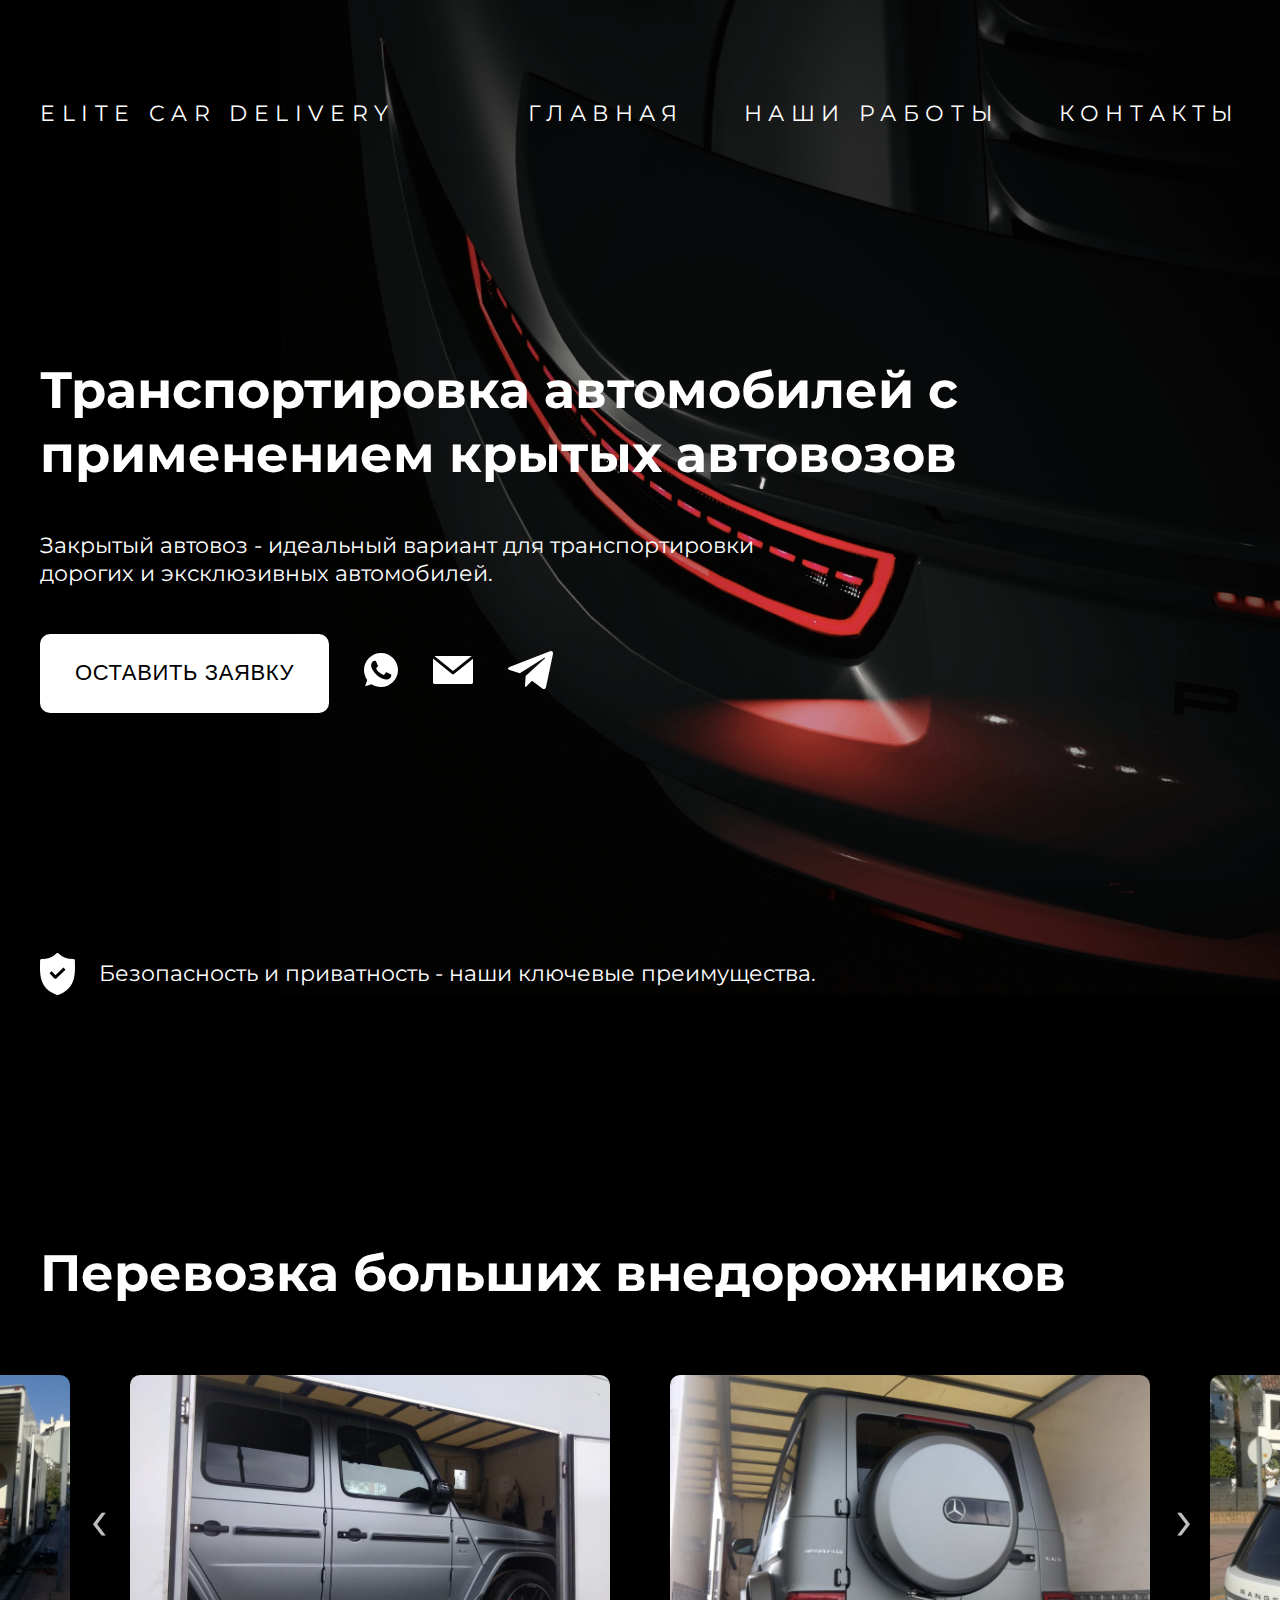
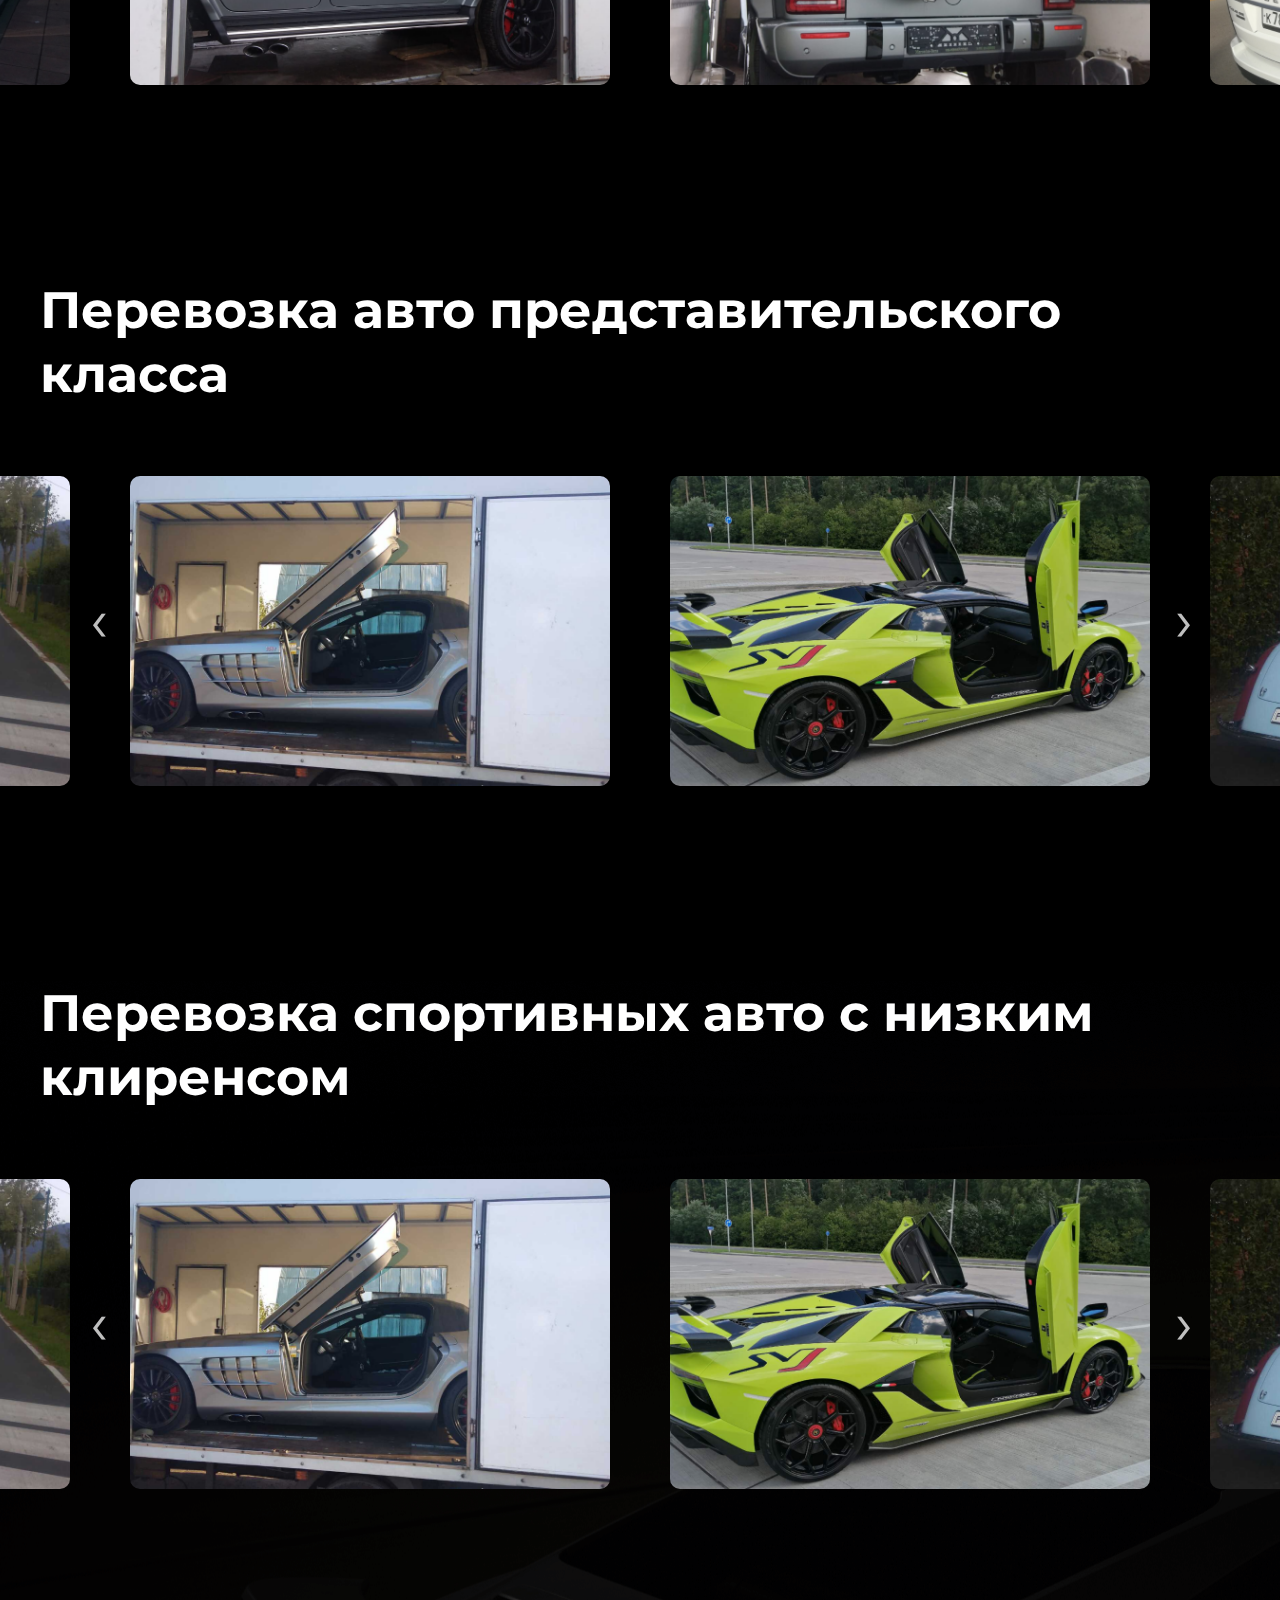
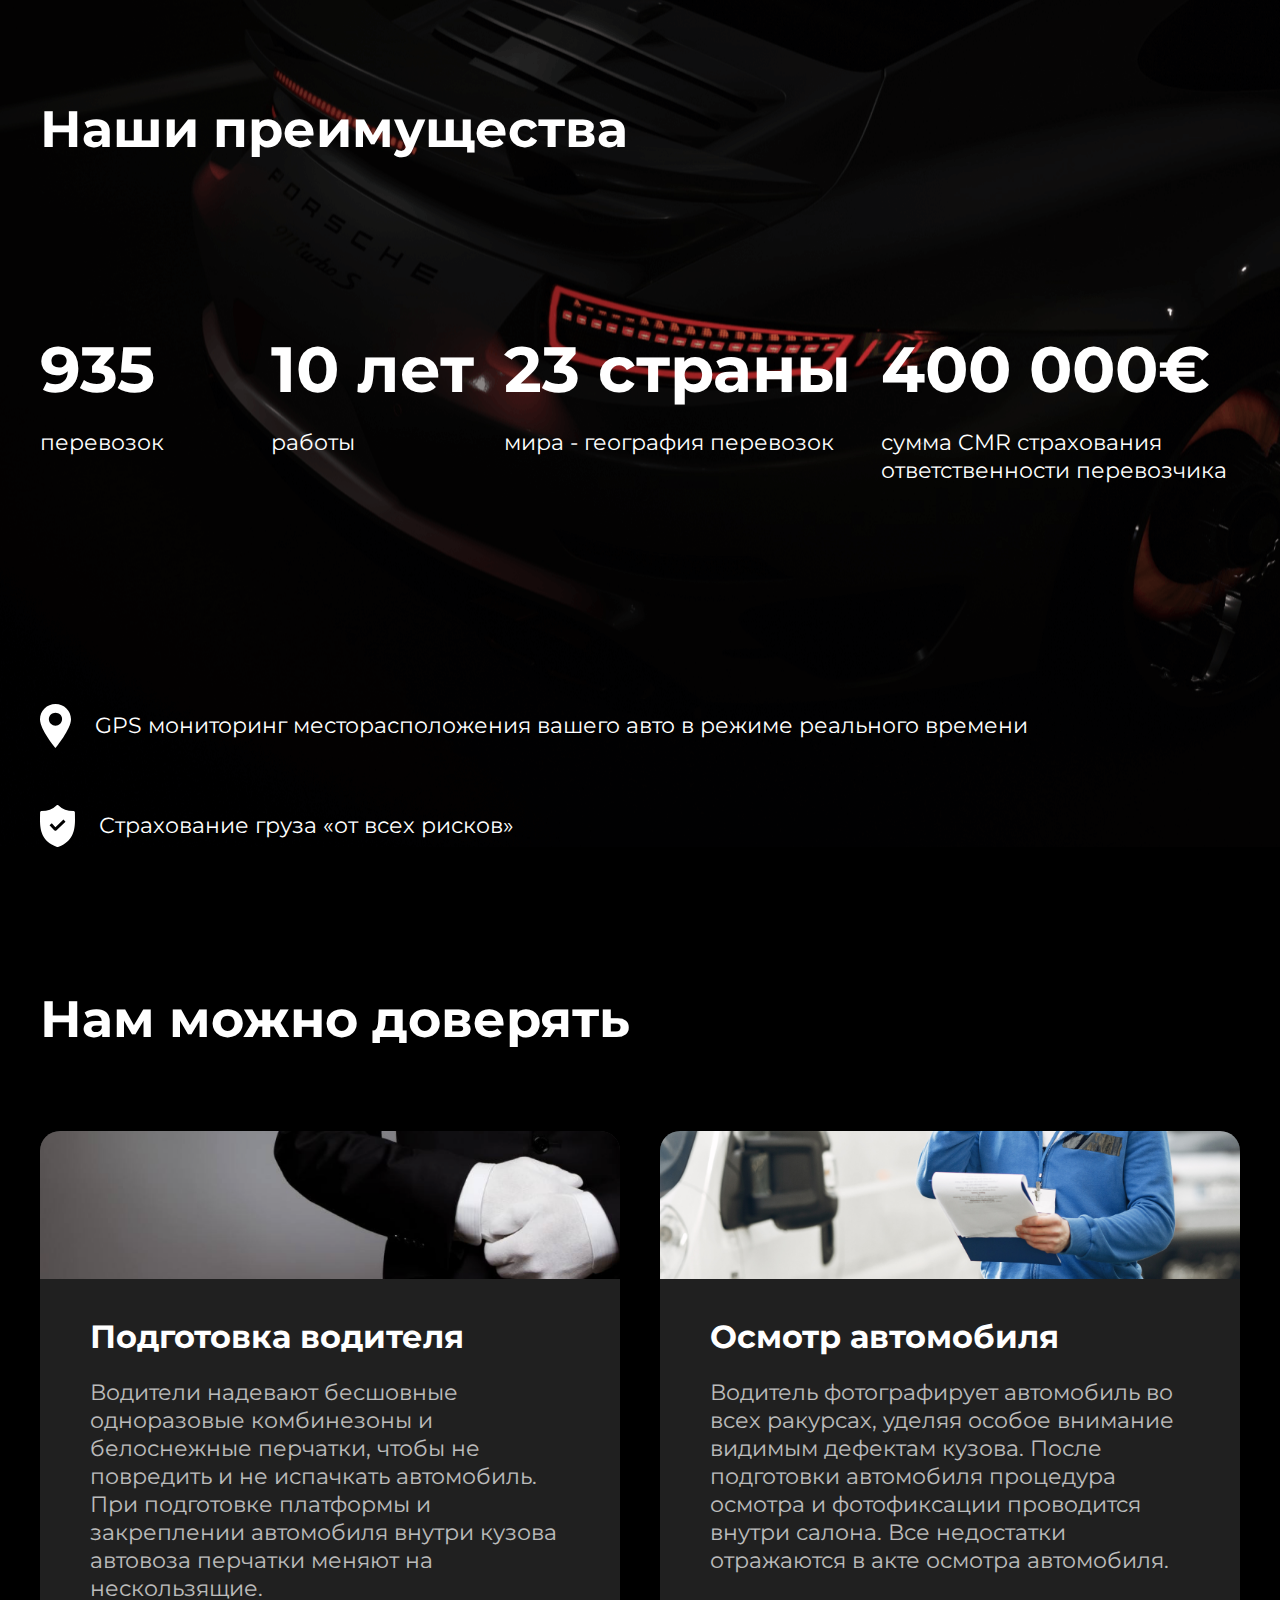
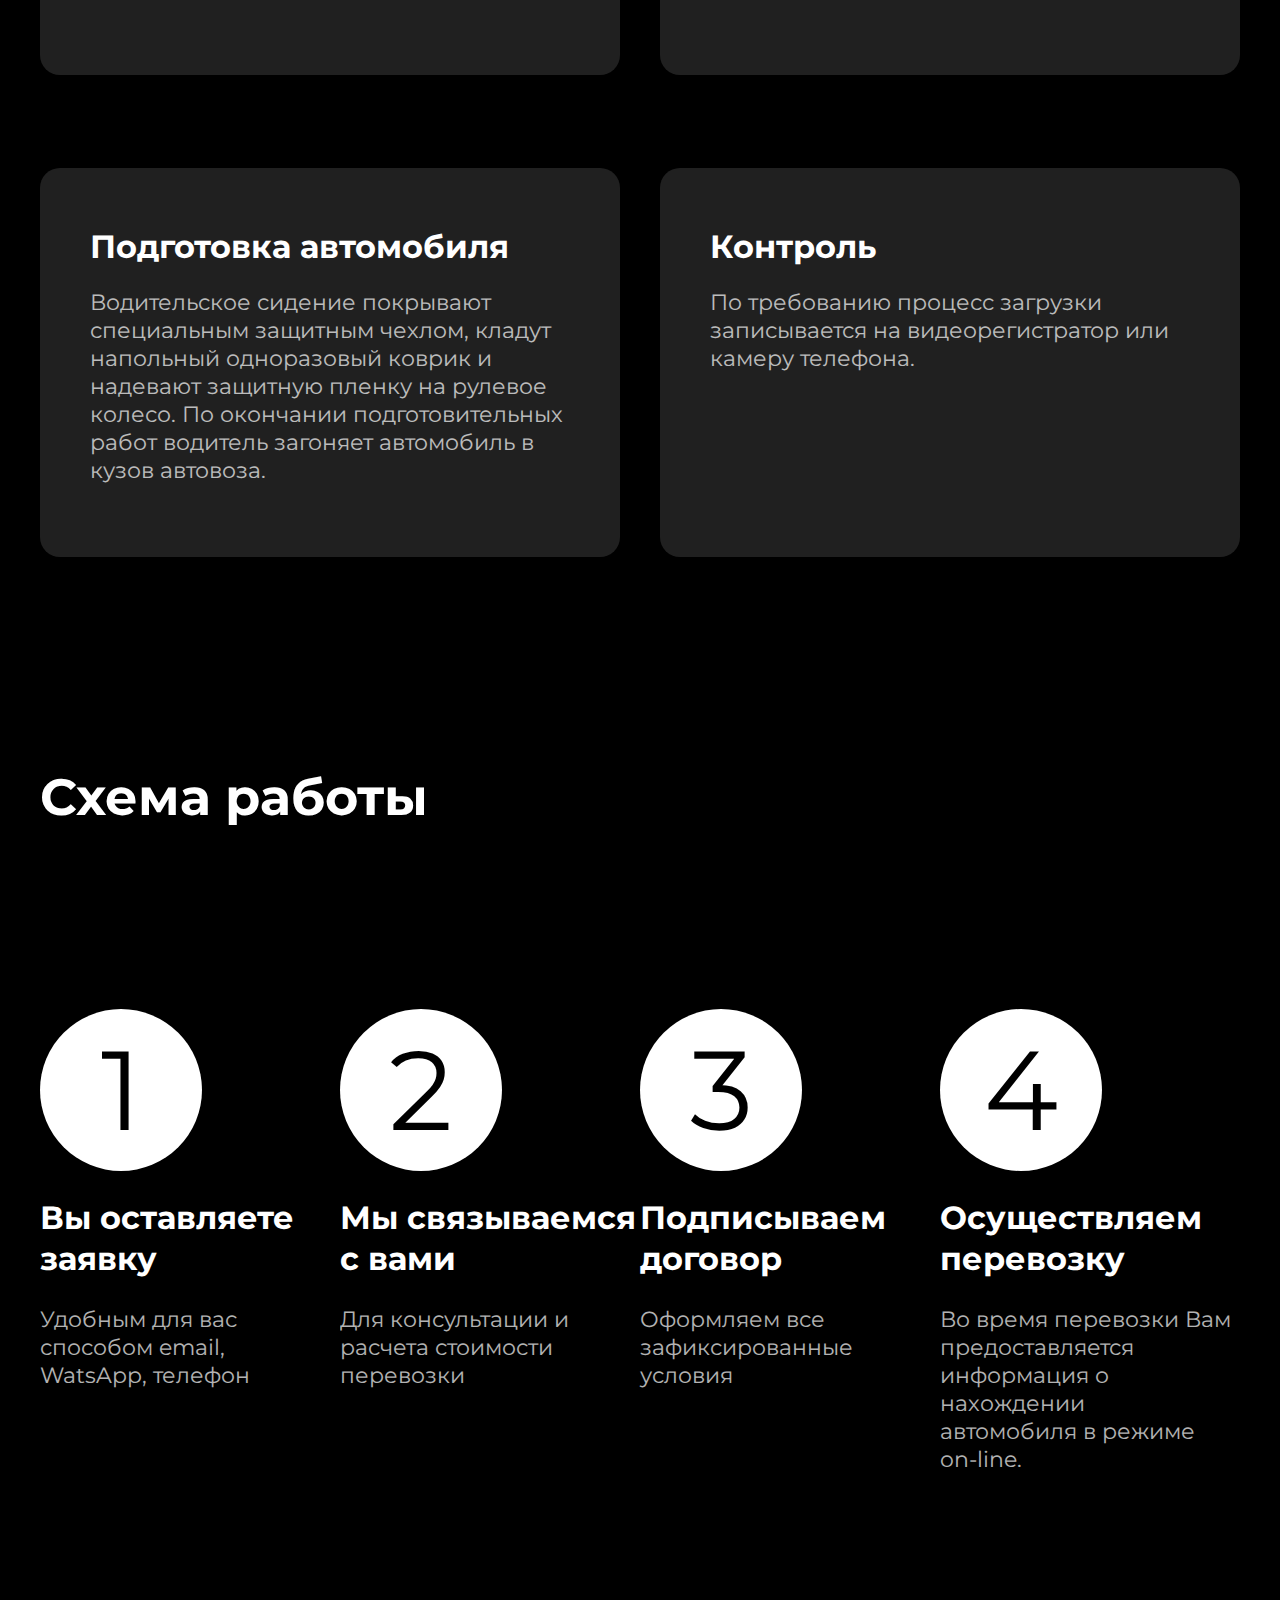
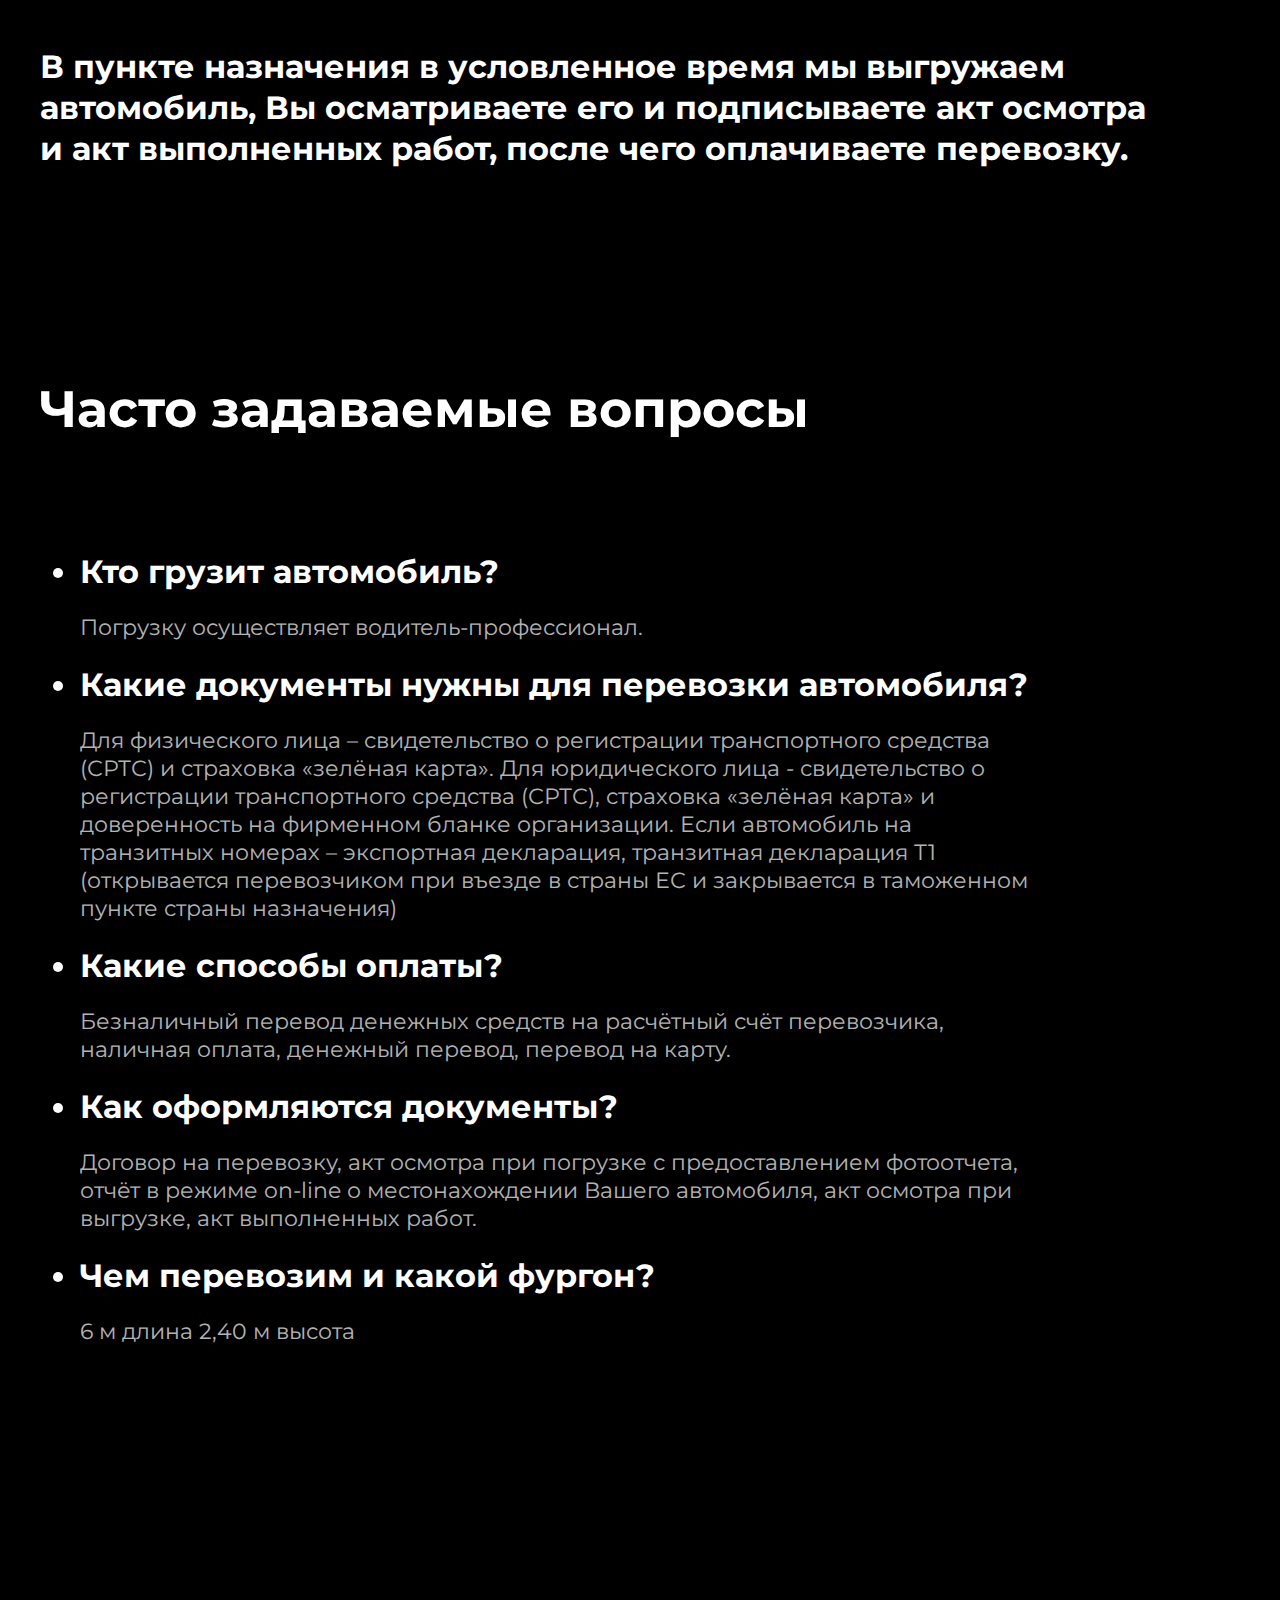
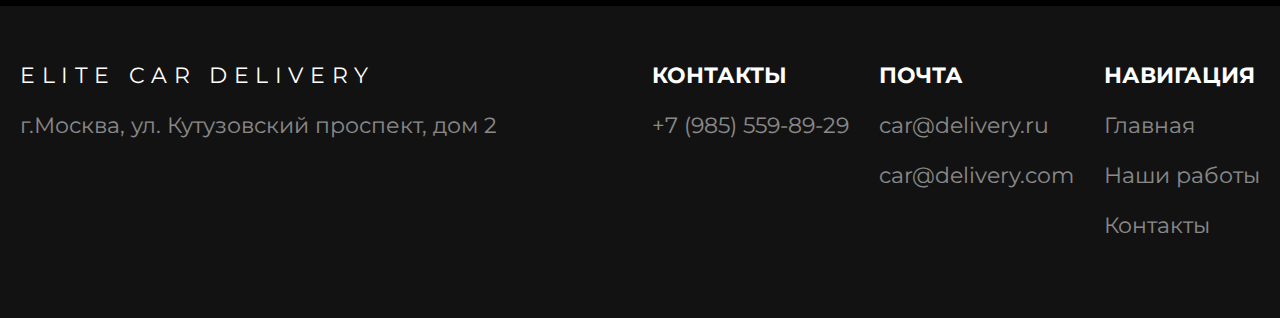
==== commit bd9a365d: "add lazy to images" ====
--- a/index.html
+++ b/index.html
@@ -1 +1 @@
-<!DOCTYPE html><html lang="en"><head><meta charset="utf-8"><meta content="width=768" name="viewport"><meta content="Перевозка автомобилей в крытых автовозах" name="description"><title>Elite Car Delivery</title><link href="https://fonts.gstatic.com" rel="preconnect"><link href="https://fonts.googleapis.com/css2?family=Montserrat&display=swap" rel="stylesheet"><link href="css_reset.css" rel="stylesheet"><script src="https://mc.yandex.ru/metrika/tag.js" async></script><script type="text/javascript">!function(e,t,a,n,c,m,r){e.ym=e.ym||function(){(e.ym.a=e.ym.a||[]).push(arguments)},e.ym.l=1*new Date,m=t.createElement(a),r=t.getElementsByTagName(a)[0],m.async=1,m.src="https://mc.yandex.ru/metrika/tag.js",r.parentNode.insertBefore(m,r)}(window,document,"script"),ym(82935919,"init",{clickmap:!0,trackLinks:!0,accurateTrackBounce:!0,webvisor:!0})</script><noscript><div><img alt="" src="https://mc.yandex.ru/watch/82935919" style="position:absolute;left:-9999px"/></div></noscript><link href="/static/css/2.19627560.chunk.css" rel="stylesheet"><link href="https://fonts.googleapis.com" rel="preconnect"><style data-styled="active" data-styled-version="5.3.0">.jvCTkj{width:50px;height:50px;right:55px;z-index:1;top:calc(50% - 20px)}.jvCTkj::before{content:"›";font-family:Montserrat;background:0 0;color:#fff;font-size:60px}.gfuSqG{width:50px;height:50px;left:90px;z-index:1;top:calc(50% - 20px)}.gfuSqG::before{content:"‹";font-family:Montserrat;background:0 0;color:#fff;font-size:60px}.dJXsSm{margin:0}.kksiKu{margin-bottom:155px}.iylGhi{background:0 0;padding:30px;box-sizing:border-box;border-radius:4px;outline:0;cursor:move}.jcTaHb{font-size:4vw;line-height:5vw;margin:40px}.hydYaP{border-radius:10px;margin-right:30px;width:100%;height:100%}.kMthTr{font-size:4vw;line-height:5vw;margin-bottom:170px;padding:0 40px}.eysHZq{margin-bottom:170px}.XJxhY{display:flex;width:100%;-webkit-box-pack:justify;justify-content:space-between;margin-bottom:175px;flex-wrap:wrap;padding:0 40px;box-sizing:border-box}@media (max-width:1740px){.XJxhY .advantage:nth-child(-n+2){margin-bottom:50px}}@media (max-width:1455px){.XJxhY .advantage:not(:last-child){margin-bottom:50px}}.dJdFwe{font-size:5vw;line-height:6vw;margin-top:0;margin-bottom:20px;white-space:nowrap;padding-right:30px}.bAVzgZ{white-space:pre-wrap}.jibPFy{display:flex;-webkit-box-align:center;align-items:center}.DykGo{margin-bottom:140px;padding:0 40px}.jEEywD{flex:1 1 0%}.iPexDg{background:rgba(57,57,57,.32);padding:56px 128px;display:flex;-webkit-box-pack:justify;justify-content:space-between}@media (max-width:1440px){.iPexDg{padding:56px 20px}}.syKsX{display:flex}.syKsX .column:not(:last-child){margin-right:120px}@media (max-width:1440px){.syKsX .column:not(:last-child){margin-right:30px}}.hmqpxx{opacity:.5}.hmqpxx a{color:#fff;text-decoration:none}.hmqpxx a:hover{text-decoration:underline}.eEJWPz{opacity:.5;cursor:pointer}.eraKfR{letter-spacing:.3em;text-transform:uppercase}.hKymwP{font-size:22px;margin:0;text-transform:uppercase}.biCrYn{list-style:none;padding:0}.kpPvTx{margin-bottom:157px}.lpaEYv{margin-bottom:246px;padding:0 40px}.cxbltl{font-size:4vw;line-height:5vw;white-space:pre-wrap;margin-bottom:46px}.hzzSzX{white-space:pre-wrap;margin-bottom:46px}.kydRHc{display:flex;-webkit-box-align:center;align-items:center;margin-bottom:240px}.fHUQtx{display:flex;-webkit-box-align:center;align-items:center}.hpRDUw{background-color:#fff!important;color:#000!important;padding:20px 35px!important;font-size:22px!important;font-family:"M PLUS Rounded 1c",sans-serif!important;border-radius:10px!important}.bojiJp{display:flex;margin-bottom:20px}.bYgUJS{backdrop-filter:blur(7px)}.bYgUJS .MuiDialog-paper{background-color:#969696;border-radius:20px}.dvHFX{text-decoration:none;color:#000;cursor:pointer;margin-left:60px}.fDDjHD{width:45px}.iehvjW{padding-top:100px;padding-left:40px;display:flex;-webkit-box-pack:justify;justify-content:space-between;margin-bottom:230px;padding-right:128px;flex-wrap:wrap}@media (max-width:1740px){.iehvjW{padding-right:40px}}.hbusih{display:flex}@media (max-width:768px){.hbusih{margin-top:40px}}.laKGqb{letter-spacing:.3em;text-transform:uppercase;cursor:pointer;white-space:nowrap}.laKGqb:not(:last-child){margin-right:60px}@media (max-width:768px){.laKGqb{font-size:20px}}.dRsyqq{margin-bottom:208px;padding:0 40px}.jKLUHq{font-size:4vw;line-height:5vw;margin:0 0 110px}.lRfdj{font-size:32px;margin-bottom:0}.bwSYJA{max-width:968px}.bwSYJA img{margin-right:45px;margin-bottom:30px}.kyvWZW{margin:0 0 12px;font-size:32px;line-height:41px}.hBWCUB{font-size:22px;line-height:28px;opacity:.7}.oxVOu{display:flex;flex-wrap:wrap}.glZmJR{width:100%;margin-bottom:115px;padding:0 40px;box-sizing:border-box}.cFSLxQ{display:flex;flex-wrap:wrap;-webkit-box-pack:justify;justify-content:space-between}.cFSLxQ .styled-card:nth-child(2n+1){margin-right:20px}@media (max-width:768px){.cFSLxQ .styled-card:nth-child(2n+1){margin-right:0}}.lmGFyU{width:calc(50% - 20px);background:#202020;border-radius:20px;margin-bottom:93px}@media (max-width:768px){.lmGFyU{width:100%}}.jIfccS{margin-bottom:30px}.jIfccS img{border-radius:20px 20px 0 0;width:100%}.fqbJCS{padding:0 50px 50px}.cdTyhF{font-size:4vw;line-height:5vw;margin-bottom:80px}.haQoIp{font-size:32px;line-height:41px;margin:0}.eJDRKz{font-size:22px;line-height:28px;opacity:.7}.hQhHpX{margin-bottom:208px;padding:0 40px}.enlJuL{display:flex;-webkit-box-pack:justify;justify-content:space-between;margin-bottom:150px;flex-wrap:wrap}@media (max-width:1740px){.enlJuL .step:nth-child(-n+2){margin-bottom:50px}}@media (max-width:1455px){.enlJuL .step:not(:last-child){margin-bottom:50px}}.fuJtcf{flex:1 1 0%}@media (max-width:768px){.fuJtcf{width:50%;flex:1 1 auto}}.jcqGXt{border-radius:50%;width:162px;height:162px;background:#fff;color:#000;font-size:112px;line-height:142px;display:flex;-webkit-box-pack:center;justify-content:center;-webkit-box-align:center;align-items:center}.ljWfRO{font-size:4vw;line-height:5vw;margin-bottom:180px}.jdiWPe{font-size:32px;line-height:41px;white-space:pre-wrap}.jjTcTs{font-size:22px;line-height:28px;opacity:.7;white-space:pre-wrap}.jARayQ{font-family:Montserrat,sans-serif;font-style:normal;font-weight:400;font-size:22px;line-height:28px;-webkit-locale:auto;background-color:#000;color:#fff}@media (max-width:768px){.jARayQ{font-size:20px;line-height:22px}}.OJJCp{background:url(/static/media/car.5fd6b329.png) right center no-repeat}.iwisNA{background:url(/static/media/car2.993005ca.png) no-repeat}</style><style data-jss="" data-meta="MuiSvgIcon">.MuiSvgIcon-root{fill:currentColor;width:1em;height:1em;display:inline-block;font-size:1.5rem;transition:fill .2s cubic-bezier(.4,0,.2,1) 0s;flex-shrink:0;user-select:none}.MuiSvgIcon-colorPrimary{color:#3f51b5}.MuiSvgIcon-colorSecondary{color:#f50057}.MuiSvgIcon-colorAction{color:rgba(0,0,0,.54)}.MuiSvgIcon-colorError{color:#f44336}.MuiSvgIcon-colorDisabled{color:rgba(0,0,0,.26)}.MuiSvgIcon-fontSizeInherit{font-size:inherit}.MuiSvgIcon-fontSizeSmall{font-size:1.25rem}.MuiSvgIcon-fontSizeLarge{font-size:2.1875rem}</style><style data-jss="" data-meta="MuiTouchRipple">.MuiTouchRipple-root{top:0;left:0;right:0;bottom:0;z-index:0;overflow:hidden;position:absolute;border-radius:inherit;pointer-events:none}.MuiTouchRipple-ripple{opacity:0;position:absolute}.MuiTouchRipple-rippleVisible{opacity:.3;animation:MuiTouchRipple-keyframes-enter 550ms cubic-bezier(.4,0,.2,1);transform:scale(1)}.MuiTouchRipple-ripplePulsate{animation-duration:.2s}.MuiTouchRipple-child{width:100%;height:100%;display:block;opacity:1;border-radius:50%;background-color:currentColor}.MuiTouchRipple-childLeaving{opacity:0;animation:MuiTouchRipple-keyframes-exit 550ms cubic-bezier(.4,0,.2,1)}.MuiTouchRipple-childPulsate{top:0;left:0;position:absolute;animation:MuiTouchRipple-keyframes-pulsate 2.5s cubic-bezier(.4,0,.2,1) .2s infinite}@-webkit-keyframes MuiTouchRipple-keyframes-enter{0%{opacity:.1;transform:scale(0)}100%{opacity:.3;transform:scale(1)}}@-webkit-keyframes MuiTouchRipple-keyframes-exit{0%{opacity:1}100%{opacity:0}}@-webkit-keyframes MuiTouchRipple-keyframes-pulsate{0%{transform:scale(1)}50%{transform:scale(.92)}100%{transform:scale(1)}}</style><style data-jss="" data-meta="MuiButtonBase">.MuiButtonBase-root{color:inherit;border:0;cursor:pointer;margin:0;display:inline-flex;outline:0;padding:0;position:relative;align-items:center;user-select:none;border-radius:0;vertical-align:middle;-moz-appearance:none;justify-content:center;text-decoration:none;background-color:transparent;-webkit-appearance:none;-webkit-tap-highlight-color:transparent}.MuiButtonBase-root::-moz-focus-inner{border-style:none}.MuiButtonBase-root.Mui-disabled{cursor:default;pointer-events:none}@media print{.MuiButtonBase-root{-webkit-print-color-adjust:exact}}</style><style data-jss="" data-meta="MuiButton">.MuiButton-root{color:rgba(0,0,0,.87);padding:6px 16px;font-size:.875rem;min-width:64px;box-sizing:border-box;transition:background-color 250ms cubic-bezier(.4,0,.2,1) 0s,box-shadow 250ms cubic-bezier(.4,0,.2,1) 0s,border 250ms cubic-bezier(.4,0,.2,1) 0s;font-family:Roboto,Helvetica,Arial,sans-serif;font-weight:500;line-height:1.75;border-radius:4px;letter-spacing:.02857em;text-transform:uppercase}.MuiButton-root:hover{text-decoration:none;background-color:rgba(0,0,0,.04)}.MuiButton-root.Mui-disabled{color:rgba(0,0,0,.26)}@media (hover:none){.MuiButton-root:hover{background-color:transparent}}.MuiButton-root:hover.Mui-disabled{background-color:transparent}.MuiButton-label{width:100%;display:inherit;align-items:inherit;justify-content:inherit}.MuiButton-text{padding:6px 8px}.MuiButton-textPrimary{color:#3f51b5}.MuiButton-textPrimary:hover{background-color:rgba(63,81,181,.04)}@media (hover:none){.MuiButton-textPrimary:hover{background-color:transparent}}.MuiButton-textSecondary{color:#f50057}.MuiButton-textSecondary:hover{background-color:rgba(245,0,87,.04)}@media (hover:none){.MuiButton-textSecondary:hover{background-color:transparent}}.MuiButton-outlined{border:1px solid rgba(0,0,0,.23);padding:5px 15px}.MuiButton-outlined.Mui-disabled{border:1px solid rgba(0,0,0,.12)}.MuiButton-outlinedPrimary{color:#3f51b5;border:1px solid rgba(63,81,181,.5)}.MuiButton-outlinedPrimary:hover{border:1px solid #3f51b5;background-color:rgba(63,81,181,.04)}@media (hover:none){.MuiButton-outlinedPrimary:hover{background-color:transparent}}.MuiButton-outlinedSecondary{color:#f50057;border:1px solid rgba(245,0,87,.5)}.MuiButton-outlinedSecondary:hover{border:1px solid #f50057;background-color:rgba(245,0,87,.04)}.MuiButton-outlinedSecondary.Mui-disabled{border:1px solid rgba(0,0,0,.26)}@media (hover:none){.MuiButton-outlinedSecondary:hover{background-color:transparent}}.MuiButton-contained{color:rgba(0,0,0,.87);box-shadow:0 3px 1px -2px rgba(0,0,0,.2),0 2px 2px 0 rgba(0,0,0,.14),0 1px 5px 0 rgba(0,0,0,.12);background-color:#e0e0e0}.MuiButton-contained:hover{box-shadow:0 2px 4px -1px rgba(0,0,0,.2),0 4px 5px 0 rgba(0,0,0,.14),0 1px 10px 0 rgba(0,0,0,.12);background-color:#d5d5d5}.MuiButton-contained.Mui-focusVisible{box-shadow:0 3px 5px -1px rgba(0,0,0,.2),0 6px 10px 0 rgba(0,0,0,.14),0 1px 18px 0 rgba(0,0,0,.12)}.MuiButton-contained:active{box-shadow:0 5px 5px -3px rgba(0,0,0,.2),0 8px 10px 1px rgba(0,0,0,.14),0 3px 14px 2px rgba(0,0,0,.12)}.MuiButton-contained.Mui-disabled{color:rgba(0,0,0,.26);box-shadow:none;background-color:rgba(0,0,0,.12)}@media (hover:none){.MuiButton-contained:hover{box-shadow:0 3px 1px -2px rgba(0,0,0,.2),0 2px 2px 0 rgba(0,0,0,.14),0 1px 5px 0 rgba(0,0,0,.12);background-color:#e0e0e0}}.MuiButton-contained:hover.Mui-disabled{background-color:rgba(0,0,0,.12)}.MuiButton-containedPrimary{color:#fff;background-color:#3f51b5}.MuiButton-containedPrimary:hover{background-color:#303f9f}@media (hover:none){.MuiButton-containedPrimary:hover{background-color:#3f51b5}}.MuiButton-containedSecondary{color:#fff;background-color:#f50057}.MuiButton-containedSecondary:hover{background-color:#c51162}@media (hover:none){.MuiButton-containedSecondary:hover{background-color:#f50057}}.MuiButton-disableElevation{box-shadow:none}.MuiButton-disableElevation:hover{box-shadow:none}.MuiButton-disableElevation.Mui-focusVisible{box-shadow:none}.MuiButton-disableElevation:active{box-shadow:none}.MuiButton-disableElevation.Mui-disabled{box-shadow:none}.MuiButton-colorInherit{color:inherit;border-color:currentColor}.MuiButton-textSizeSmall{padding:4px 5px;font-size:.8125rem}.MuiButton-textSizeLarge{padding:8px 11px;font-size:.9375rem}.MuiButton-outlinedSizeSmall{padding:3px 9px;font-size:.8125rem}.MuiButton-outlinedSizeLarge{padding:7px 21px;font-size:.9375rem}.MuiButton-containedSizeSmall{padding:4px 10px;font-size:.8125rem}.MuiButton-containedSizeLarge{padding:8px 22px;font-size:.9375rem}.MuiButton-fullWidth{width:100%}.MuiButton-startIcon{display:inherit;margin-left:-4px;margin-right:8px}.MuiButton-startIcon.MuiButton-iconSizeSmall{margin-left:-2px}.MuiButton-endIcon{display:inherit;margin-left:8px;margin-right:-4px}.MuiButton-endIcon.MuiButton-iconSizeSmall{margin-right:-2px}.MuiButton-iconSizeSmall>:first-child{font-size:18px}.MuiButton-iconSizeMedium>:first-child{font-size:20px}.MuiButton-iconSizeLarge>:first-child{font-size:22px}</style><style data-jss="" data-meta="MuiBackdrop">.MuiBackdrop-root{top:0;left:0;right:0;bottom:0;display:flex;z-index:-1;position:fixed;align-items:center;justify-content:center;background-color:rgba(0,0,0,.5);-webkit-tap-highlight-color:transparent}.MuiBackdrop-invisible{background-color:transparent}</style><style data-jss="" data-meta="MuiPaper">.MuiPaper-root{color:rgba(0,0,0,.87);transition:box-shadow .3s cubic-bezier(.4,0,.2,1) 0s;background-color:#fff}.MuiPaper-rounded{border-radius:4px}.MuiPaper-outlined{border:1px solid rgba(0,0,0,.12)}.MuiPaper-elevation0{box-shadow:none}.MuiPaper-elevation1{box-shadow:0 2px 1px -1px rgba(0,0,0,.2),0 1px 1px 0 rgba(0,0,0,.14),0 1px 3px 0 rgba(0,0,0,.12)}.MuiPaper-elevation2{box-shadow:0 3px 1px -2px rgba(0,0,0,.2),0 2px 2px 0 rgba(0,0,0,.14),0 1px 5px 0 rgba(0,0,0,.12)}.MuiPaper-elevation3{box-shadow:0 3px 3px -2px rgba(0,0,0,.2),0 3px 4px 0 rgba(0,0,0,.14),0 1px 8px 0 rgba(0,0,0,.12)}.MuiPaper-elevation4{box-shadow:0 2px 4px -1px rgba(0,0,0,.2),0 4px 5px 0 rgba(0,0,0,.14),0 1px 10px 0 rgba(0,0,0,.12)}.MuiPaper-elevation5{box-shadow:0 3px 5px -1px rgba(0,0,0,.2),0 5px 8px 0 rgba(0,0,0,.14),0 1px 14px 0 rgba(0,0,0,.12)}.MuiPaper-elevation6{box-shadow:0 3px 5px -1px rgba(0,0,0,.2),0 6px 10px 0 rgba(0,0,0,.14),0 1px 18px 0 rgba(0,0,0,.12)}.MuiPaper-elevation7{box-shadow:0 4px 5px -2px rgba(0,0,0,.2),0 7px 10px 1px rgba(0,0,0,.14),0 2px 16px 1px rgba(0,0,0,.12)}.MuiPaper-elevation8{box-shadow:0 5px 5px -3px rgba(0,0,0,.2),0 8px 10px 1px rgba(0,0,0,.14),0 3px 14px 2px rgba(0,0,0,.12)}.MuiPaper-elevation9{box-shadow:0 5px 6px -3px rgba(0,0,0,.2),0 9px 12px 1px rgba(0,0,0,.14),0 3px 16px 2px rgba(0,0,0,.12)}.MuiPaper-elevation10{box-shadow:0 6px 6px -3px rgba(0,0,0,.2),0 10px 14px 1px rgba(0,0,0,.14),0 4px 18px 3px rgba(0,0,0,.12)}.MuiPaper-elevation11{box-shadow:0 6px 7px -4px rgba(0,0,0,.2),0 11px 15px 1px rgba(0,0,0,.14),0 4px 20px 3px rgba(0,0,0,.12)}.MuiPaper-elevation12{box-shadow:0 7px 8px -4px rgba(0,0,0,.2),0 12px 17px 2px rgba(0,0,0,.14),0 5px 22px 4px rgba(0,0,0,.12)}.MuiPaper-elevation13{box-shadow:0 7px 8px -4px rgba(0,0,0,.2),0 13px 19px 2px rgba(0,0,0,.14),0 5px 24px 4px rgba(0,0,0,.12)}.MuiPaper-elevation14{box-shadow:0 7px 9px -4px rgba(0,0,0,.2),0 14px 21px 2px rgba(0,0,0,.14),0 5px 26px 4px rgba(0,0,0,.12)}.MuiPaper-elevation15{box-shadow:0 8px 9px -5px rgba(0,0,0,.2),0 15px 22px 2px rgba(0,0,0,.14),0 6px 28px 5px rgba(0,0,0,.12)}.MuiPaper-elevation16{box-shadow:0 8px 10px -5px rgba(0,0,0,.2),0 16px 24px 2px rgba(0,0,0,.14),0 6px 30px 5px rgba(0,0,0,.12)}.MuiPaper-elevation17{box-shadow:0 8px 11px -5px rgba(0,0,0,.2),0 17px 26px 2px rgba(0,0,0,.14),0 6px 32px 5px rgba(0,0,0,.12)}.MuiPaper-elevation18{box-shadow:0 9px 11px -5px rgba(0,0,0,.2),0 18px 28px 2px rgba(0,0,0,.14),0 7px 34px 6px rgba(0,0,0,.12)}.MuiPaper-elevation19{box-shadow:0 9px 12px -6px rgba(0,0,0,.2),0 19px 29px 2px rgba(0,0,0,.14),0 7px 36px 6px rgba(0,0,0,.12)}.MuiPaper-elevation20{box-shadow:0 10px 13px -6px rgba(0,0,0,.2),0 20px 31px 3px rgba(0,0,0,.14),0 8px 38px 7px rgba(0,0,0,.12)}.MuiPaper-elevation21{box-shadow:0 10px 13px -6px rgba(0,0,0,.2),0 21px 33px 3px rgba(0,0,0,.14),0 8px 40px 7px rgba(0,0,0,.12)}.MuiPaper-elevation22{box-shadow:0 10px 14px -6px rgba(0,0,0,.2),0 22px 35px 3px rgba(0,0,0,.14),0 8px 42px 7px rgba(0,0,0,.12)}.MuiPaper-elevation23{box-shadow:0 11px 14px -7px rgba(0,0,0,.2),0 23px 36px 3px rgba(0,0,0,.14),0 9px 44px 8px rgba(0,0,0,.12)}.MuiPaper-elevation24{box-shadow:0 11px 15px -7px rgba(0,0,0,.2),0 24px 38px 3px rgba(0,0,0,.14),0 9px 46px 8px rgba(0,0,0,.12)}</style><style data-jss="" data-meta="MuiDialog">@media print{.MuiDialog-root{position:absolute!important}}.MuiDialog-scrollPaper{display:flex;align-items:center;justify-content:center}.MuiDialog-scrollBody{overflow-x:hidden;overflow-y:auto;text-align:center}.MuiDialog-scrollBody:after{width:0;height:100%;content:"";display:inline-block;vertical-align:middle}.MuiDialog-container{height:100%;outline:0}@media print{.MuiDialog-container{height:auto}}.MuiDialog-paper{margin:32px;position:relative;overflow-y:auto}@media print{.MuiDialog-paper{box-shadow:none;overflow-y:visible}}.MuiDialog-paperScrollPaper{display:flex;max-height:calc(100% - 64px);flex-direction:column}.MuiDialog-paperScrollBody{display:inline-block;text-align:left;vertical-align:middle}.MuiDialog-paperWidthFalse{max-width:calc(100% - 64px)}.MuiDialog-paperWidthXs{max-width:444px}@media (max-width:507.95px){.MuiDialog-paperWidthXs.MuiDialog-paperScrollBody{max-width:calc(100% - 64px)}}.MuiDialog-paperWidthSm{max-width:600px}@media (max-width:663.95px){.MuiDialog-paperWidthSm.MuiDialog-paperScrollBody{max-width:calc(100% - 64px)}}.MuiDialog-paperWidthMd{max-width:960px}@media (max-width:1023.95px){.MuiDialog-paperWidthMd.MuiDialog-paperScrollBody{max-width:calc(100% - 64px)}}.MuiDialog-paperWidthLg{max-width:1280px}@media (max-width:1343.95px){.MuiDialog-paperWidthLg.MuiDialog-paperScrollBody{max-width:calc(100% - 64px)}}.MuiDialog-paperWidthXl{max-width:1920px}@media (max-width:1983.95px){.MuiDialog-paperWidthXl.MuiDialog-paperScrollBody{max-width:calc(100% - 64px)}}.MuiDialog-paperFullWidth{width:calc(100% - 64px)}.MuiDialog-paperFullScreen{width:100%;height:100%;margin:0;max-width:100%;max-height:none;border-radius:0}.MuiDialog-paperFullScreen.MuiDialog-paperScrollBody{margin:0;max-width:100%}</style><style data-jss="" data-meta="MuiTypography">.MuiTypography-root{margin:0}.MuiTypography-body2{font-size:.875rem;font-family:Roboto,Helvetica,Arial,sans-serif;font-weight:400;line-height:1.43;letter-spacing:.01071em}.MuiTypography-body1{font-size:1rem;font-family:Roboto,Helvetica,Arial,sans-serif;font-weight:400;line-height:1.5;letter-spacing:.00938em}.MuiTypography-caption{font-size:.75rem;font-family:Roboto,Helvetica,Arial,sans-serif;font-weight:400;line-height:1.66;letter-spacing:.03333em}.MuiTypography-button{font-size:.875rem;font-family:Roboto,Helvetica,Arial,sans-serif;font-weight:500;line-height:1.75;letter-spacing:.02857em;text-transform:uppercase}.MuiTypography-h1{font-size:6rem;font-family:Roboto,Helvetica,Arial,sans-serif;font-weight:300;line-height:1.167;letter-spacing:-.01562em}.MuiTypography-h2{font-size:3.75rem;font-family:Roboto,Helvetica,Arial,sans-serif;font-weight:300;line-height:1.2;letter-spacing:-.00833em}.MuiTypography-h3{font-size:3rem;font-family:Roboto,Helvetica,Arial,sans-serif;font-weight:400;line-height:1.167;letter-spacing:0}.MuiTypography-h4{font-size:2.125rem;font-family:Roboto,Helvetica,Arial,sans-serif;font-weight:400;line-height:1.235;letter-spacing:.00735em}.MuiTypography-h5{font-size:1.5rem;font-family:Roboto,Helvetica,Arial,sans-serif;font-weight:400;line-height:1.334;letter-spacing:0}.MuiTypography-h6{font-size:1.25rem;font-family:Roboto,Helvetica,Arial,sans-serif;font-weight:500;line-height:1.6;letter-spacing:.0075em}.MuiTypography-subtitle1{font-size:1rem;font-family:Roboto,Helvetica,Arial,sans-serif;font-weight:400;line-height:1.75;letter-spacing:.00938em}.MuiTypography-subtitle2{font-size:.875rem;font-family:Roboto,Helvetica,Arial,sans-serif;font-weight:500;line-height:1.57;letter-spacing:.00714em}.MuiTypography-overline{font-size:.75rem;font-family:Roboto,Helvetica,Arial,sans-serif;font-weight:400;line-height:2.66;letter-spacing:.08333em;text-transform:uppercase}.MuiTypography-srOnly{width:1px;height:1px;overflow:hidden;position:absolute}.MuiTypography-alignLeft{text-align:left}.MuiTypography-alignCenter{text-align:center}.MuiTypography-alignRight{text-align:right}.MuiTypography-alignJustify{text-align:justify}.MuiTypography-noWrap{overflow:hidden;white-space:nowrap;text-overflow:ellipsis}.MuiTypography-gutterBottom{margin-bottom:.35em}.MuiTypography-paragraph{margin-bottom:16px}.MuiTypography-colorInherit{color:inherit}.MuiTypography-colorPrimary{color:#3f51b5}.MuiTypography-colorSecondary{color:#f50057}.MuiTypography-colorTextPrimary{color:rgba(0,0,0,.87)}.MuiTypography-colorTextSecondary{color:rgba(0,0,0,.54)}.MuiTypography-colorError{color:#f44336}.MuiTypography-displayInline{display:inline}.MuiTypography-displayBlock{display:block}</style><style data-jss="" data-meta="MuiDialogTitle">.MuiDialogTitle-root{flex:0 0 auto;margin:0;padding:16px 24px}</style><style data-jss="" data-meta="MuiDialogContent">.MuiDialogContent-root{flex:1 1 auto;padding:8px 24px;overflow-y:auto;-webkit-overflow-scrolling:touch}.MuiDialogContent-root:first-child{padding-top:20px}.MuiDialogContent-dividers{padding:16px 24px;border-top:1px solid rgba(0,0,0,.12);border-bottom:1px solid rgba(0,0,0,.12)}</style><style data-jss="" data-meta="MuiDialogContentText">.MuiDialogContentText-root{margin-bottom:12px}</style><style data-jss="" data-meta="MuiDialogActions">.MuiDialogActions-root{flex:0 0 auto;display:flex;padding:8px;align-items:center;justify-content:flex-end}.MuiDialogActions-spacing>:not(:first-child){margin-left:8px}</style><link href="https://mc.yandex.ru" rel="preconnect"><link href="https://fonts.gstatic.com" rel="preconnect"></head><body style="background-color:#000"><noscript>You need to enable JavaScript to run this app.</noscript><div style="overflow:hidden" id="root"><div class="sc-eJocfa jARayQ"><div class="sc-oeezt OJJCp"><div class="sc-kLojOw iehvjW"><span class="sc-jJMGnK laKGqb">elite car delivery</span><div class="sc-iklJeh hbusih"><span class="sc-jJMGnK laKGqb">главная</span><span class="sc-jJMGnK laKGqb">наши работы</span><span class="sc-jJMGnK laKGqb">контакты</span></div></div><div class="sc-kfYoZR lpaEYv" id="main"><h1 class="sc-fKgJPI cxbltl">Транспортировка автомобилей с применением крытых автовозов</h1><p class="sc-bCwfaz hzzSzX">Закрытый автовоз - идеальный вариант для транспортировки дорогих и эксклюзивных автомобилей.</p><div class="sc-iwajpm kydRHc"><button class="MuiButtonBase-root MuiButton-root MuiButton-text sc-lmgQwP hpRDUw" tabindex="0" type="button"><span class="MuiButton-label">оставить заявку</span><span class="MuiTouchRipple-root"></span></button><a href="https://wa.me/79855598929"><svg aria-hidden="true" class="MuiSvgIcon-root" focusable="false" style="width:34px;height:34px;fill:none;margin-left:35px" viewBox="0 0 34 34"><path d="M17.0042 0H16.9958C7.62238 0 0 7.6245 0 17C0 20.7188 1.1985 24.1655 3.23638 26.9641L1.11775 33.2796L7.65213 31.1908C10.3403 32.9715 13.5469 34 17.0042 34C26.3776 34 34 26.3734 34 17C34 7.62663 26.3776 0 17.0042 0ZM26.8961 24.0061C26.486 25.1642 24.8582 26.1248 23.5599 26.4052C22.6716 26.5944 21.5114 26.7453 17.6056 25.126C12.6097 23.0563 9.3925 17.9796 9.14175 17.6502C8.90162 17.3209 7.123 14.9621 7.123 12.5226C7.123 10.0831 8.36188 8.89525 8.86125 8.38525C9.27137 7.96663 9.94925 7.77537 10.5995 7.77537C10.8099 7.77537 10.999 7.786 11.169 7.7945C11.6684 7.81575 11.9191 7.8455 12.2485 8.63388C12.6586 9.622 13.6574 12.0615 13.7764 12.3123C13.8975 12.563 14.0186 12.903 13.8486 13.2324C13.6892 13.5724 13.549 13.7232 13.2983 14.0122C13.0475 14.3012 12.8095 14.5223 12.5588 14.8325C12.3292 15.1024 12.07 15.3914 12.359 15.8907C12.648 16.3795 13.6467 18.0094 15.1172 19.3184C17.0149 21.0077 18.5534 21.5475 19.1038 21.777C19.5139 21.947 20.0026 21.9066 20.3022 21.5879C20.6826 21.1778 21.1523 20.4978 21.6304 19.8284C21.9704 19.3481 22.3996 19.2886 22.8501 19.4586C23.3091 19.618 25.738 20.8186 26.2374 21.0672C26.7367 21.318 27.0661 21.437 27.1873 21.6474C27.3062 21.8577 27.3062 22.8459 26.8961 24.0061Z" fill="white"></path></svg></a><a href="mailto:elitecardelivery@gmail.com"><svg aria-hidden="true" class="MuiSvgIcon-root" focusable="false" style="width:40px;height:28px;fill:none;margin-left:35px" viewBox="0 0 40 28"><path d="M38.5714 0H1.4286L20 14.9912L38.7814 0.0420001C38.7127 0.0223126 38.6425 0.00828516 38.5714 0Z" fill="white"></path><path d="M20.9014 17.8864C20.375 18.3087 19.6178 18.3087 19.0914 17.8864L0 2.47234V26.6C0 27.3732 0.639592 28 1.4286 28H38.5714C39.3604 28 40 27.3732 40 26.6V2.67955L20.9014 17.8864Z" fill="white"></path></svg></a><a href="https://t.me/elitecardelivery"><svg aria-hidden="true" class="MuiSvgIcon-root" focusable="false" style="width:45px;height:38px;fill:none;margin-left:35px" viewBox="0 0 45 38"><path d="M17.6576 25.0445L16.9132 35.6541C17.9783 35.6541 18.4395 35.1905 18.9927 34.6338L23.9859 29.7983L34.3324 37.4762C36.23 38.5478 37.5669 37.9835 38.0788 35.7073L44.8702 3.46065L44.872 3.45875C45.4739 0.616367 43.8576 -0.495127 42.0088 0.202169L2.08913 15.689C-0.635307 16.7606 -0.594056 18.2996 1.626 18.9969L11.8319 22.2136L35.5381 7.18273C36.6537 6.43414 37.6681 6.84833 36.8337 7.59693L17.6576 25.0445Z" fill="white"></path></svg></a></div><div class="sc-cxNHIi fHUQtx"><svg aria-hidden="true" class="MuiSvgIcon-root" focusable="false" style="width:35px;height:42px;fill:none;margin-right:24px" viewBox="0 0 35 42"><path d="M34.9561 10.8108C34.9064 9.70583 34.9064 8.65112 34.9064 7.59641C34.9064 6.7426 34.2599 6.08969 33.4145 6.08969C27.1982 6.08969 22.4738 4.28161 18.5451 0.41435C17.9484 -0.138117 17.0532 -0.138117 16.4565 0.41435C12.5278 4.28161 7.80341 6.08969 1.58714 6.08969C0.741724 6.08969 0.0952312 6.7426 0.0952312 7.59641C0.0952312 8.65112 0.0952311 9.70583 0.0455009 10.8108C-0.15342 21.3578 -0.451802 35.8224 17.0035 41.8996L17.5008 42L17.9981 41.8996C35.4037 35.8224 35.155 21.4081 34.9561 10.8108ZM16.3073 25.426C16.0089 25.6771 15.6608 25.8278 15.2629 25.8278H15.2132C14.8154 25.8278 14.4175 25.6269 14.1689 25.3256L9.54397 20.1525L11.7818 18.1435L15.4121 22.2117L23.4684 14.4771L25.5074 16.687L16.3073 25.426Z" fill="white"></path></svg>Безопасность и приватность - наши ключевые преимущества.</div></div></div><div class="sc-dlMDgC kpPvTx" id="galary"><div class="sc-hKFxyN kksiKu"><h2 class="sc-jSFjdj jcTaHb">Перевозка больших внедорожников</h2><div class="slick-slider sc-dlnjwi dJXsSm slick-initialized" dir="ltr"><div class="sc-gtsrHT gfuSqG slick-arrow slick-prev" style="display:block"></div><div class="slick-list" style="padding:0 100px;height:206px"><div class="slick-track" style="width:2240px;opacity:1;transform:translate3d(-560px,0,0)"><div class="slick-slide slick-cloned" style="width:280px" tabindex="-1" aria-hidden="true" data-index="-2"><div><div class="sc-eCApnc iylGhi" style="width:100%;display:inline-block" tabindex="-1"><img alt="" src="/static/media/big2.7c3c2abd.png" srcset="/static/media/big2.7c3c2abd.png, /static/media/big2x2.d60e0c92.png 2x" class="sc-gKAaRy hydYaP"></div></div></div><div class="slick-slide slick-cloned" style="width:280px" tabindex="-1" aria-hidden="true" data-index="-1"><div><div class="sc-eCApnc iylGhi" style="width:100%;display:inline-block" tabindex="-1"><img alt="" src="/static/media/big3.aca8c150.png" srcset="/static/media/big3.aca8c150.png, /static/media/big3x2.2395af0e.png 2x" class="sc-gKAaRy hydYaP"></div></div></div><div class="slick-slide slick-active slick-center slick-current" style="outline:0;width:280px" tabindex="-1" aria-hidden="false" data-index="0"><div><div class="sc-eCApnc iylGhi" style="width:100%;display:inline-block" tabindex="-1"><img alt="" src="/static/media/big1.1b522a92.png" srcset="/static/media/big1.1b522a92.png, /static/media/big1x2.cda2d24a.png 2x" class="sc-gKAaRy hydYaP"></div></div></div><div class="slick-slide" style="outline:0;width:280px" tabindex="-1" aria-hidden="true" data-index="1"><div><div class="sc-eCApnc iylGhi" style="width:100%;display:inline-block" tabindex="-1"><img alt="" src="/static/media/big2.7c3c2abd.png" srcset="/static/media/big2.7c3c2abd.png, /static/media/big2x2.d60e0c92.png 2x" class="sc-gKAaRy hydYaP"></div></div></div><div class="slick-slide" style="outline:0;width:280px" tabindex="-1" aria-hidden="true" data-index="2"><div><div class="sc-eCApnc iylGhi" style="width:100%;display:inline-block" tabindex="-1"><img alt="" src="/static/media/big3.aca8c150.png" srcset="/static/media/big3.aca8c150.png, /static/media/big3x2.2395af0e.png 2x" class="sc-gKAaRy hydYaP"></div></div></div><div class="slick-slide slick-center slick-cloned" style="width:280px" tabindex="-1" aria-hidden="true" data-index="3"><div><div class="sc-eCApnc iylGhi" style="width:100%;display:inline-block" tabindex="-1"><img alt="" src="/static/media/big1.1b522a92.png" srcset="/static/media/big1.1b522a92.png, /static/media/big1x2.cda2d24a.png 2x" class="sc-gKAaRy hydYaP"></div></div></div><div class="slick-slide slick-cloned" style="width:280px" tabindex="-1" aria-hidden="true" data-index="4"><div><div class="sc-eCApnc iylGhi" style="width:100%;display:inline-block" tabindex="-1"><img alt="" src="/static/media/big2.7c3c2abd.png" srcset="/static/media/big2.7c3c2abd.png, /static/media/big2x2.d60e0c92.png 2x" class="sc-gKAaRy hydYaP"></div></div></div><div class="slick-slide slick-cloned" style="width:280px" tabindex="-1" aria-hidden="true" data-index="5"><div><div class="sc-eCApnc iylGhi" style="width:100%;display:inline-block" tabindex="-1"><img alt="" src="/static/media/big3.aca8c150.png" srcset="/static/media/big3.aca8c150.png, /static/media/big3x2.2395af0e.png 2x" class="sc-gKAaRy hydYaP"></div></div></div></div></div><div class="sc-bdnxRM jvCTkj slick-arrow slick-next" style="display:block"></div></div></div><div class="sc-hKFxyN kksiKu"><h2 class="sc-jSFjdj jcTaHb">Перевозка авто представительского класса</h2><div class="slick-slider sc-dlnjwi dJXsSm slick-initialized" dir="ltr"><div class="sc-gtsrHT gfuSqG slick-arrow slick-prev" style="display:block"></div><div class="slick-list" style="padding:0 100px;height:206px"><div class="slick-track" style="width:2240px;opacity:1;transform:translate3d(-560px,0,0)"><div class="slick-slide slick-cloned" style="width:280px" tabindex="-1" aria-hidden="true" data-index="-2"><div><div class="sc-eCApnc iylGhi" style="width:100%;display:inline-block" tabindex="-1"><img alt="" src="/static/media/sport2.4abad3a9.png" srcset="/static/media/sport2.4abad3a9.png, /static/media/sport2x2.8f850c2b.png 2x" class="sc-gKAaRy hydYaP"></div></div></div><div class="slick-slide slick-cloned" style="width:280px" tabindex="-1" aria-hidden="true" data-index="-1"><div><div class="sc-eCApnc iylGhi" style="width:100%;display:inline-block" tabindex="-1"><img alt="" src="/static/media/sport3.654359c4.png" srcset="/static/media/sport3.654359c4.png, /static/media/sport3x2.fbafff73.png 2x" class="sc-gKAaRy hydYaP"></div></div></div><div class="slick-slide slick-active slick-center slick-current" style="outline:0;width:280px" tabindex="-1" aria-hidden="false" data-index="0"><div><div class="sc-eCApnc iylGhi" style="width:100%;display:inline-block" tabindex="-1"><img alt="" src="/static/media/sport1.2009aa74.png" srcset="/static/media/sport1.2009aa74.png, /static/media/sport1x2.ce159279.png 2x" class="sc-gKAaRy hydYaP"></div></div></div><div class="slick-slide" style="outline:0;width:280px" tabindex="-1" aria-hidden="true" data-index="1"><div><div class="sc-eCApnc iylGhi" style="width:100%;display:inline-block" tabindex="-1"><img alt="" src="/static/media/sport2.4abad3a9.png" srcset="/static/media/sport2.4abad3a9.png, /static/media/sport2x2.8f850c2b.png 2x" class="sc-gKAaRy hydYaP"></div></div></div><div class="slick-slide" style="outline:0;width:280px" tabindex="-1" aria-hidden="true" data-index="2"><div><div class="sc-eCApnc iylGhi" style="width:100%;display:inline-block" tabindex="-1"><img alt="" src="/static/media/sport3.654359c4.png" srcset="/static/media/sport3.654359c4.png, /static/media/sport3x2.fbafff73.png 2x" class="sc-gKAaRy hydYaP"></div></div></div><div class="slick-slide slick-center slick-cloned" style="width:280px" tabindex="-1" aria-hidden="true" data-index="3"><div><div class="sc-eCApnc iylGhi" style="width:100%;display:inline-block" tabindex="-1"><img alt="" src="/static/media/sport1.2009aa74.png" srcset="/static/media/sport1.2009aa74.png, /static/media/sport1x2.ce159279.png 2x" class="sc-gKAaRy hydYaP"></div></div></div><div class="slick-slide slick-cloned" style="width:280px" tabindex="-1" aria-hidden="true" data-index="4"><div><div class="sc-eCApnc iylGhi" style="width:100%;display:inline-block" tabindex="-1"><img alt="" src="/static/media/sport2.4abad3a9.png" srcset="/static/media/sport2.4abad3a9.png, /static/media/sport2x2.8f850c2b.png 2x" class="sc-gKAaRy hydYaP"></div></div></div><div class="slick-slide slick-cloned" style="width:280px" tabindex="-1" aria-hidden="true" data-index="5"><div><div class="sc-eCApnc iylGhi" style="width:100%;display:inline-block" tabindex="-1"><img alt="" src="/static/media/sport3.654359c4.png" srcset="/static/media/sport3.654359c4.png, /static/media/sport3x2.fbafff73.png 2x" class="sc-gKAaRy hydYaP"></div></div></div></div></div><div class="sc-bdnxRM jvCTkj slick-arrow slick-next" style="display:block"></div></div></div></div><div class="sc-hhIiOg iwisNA"><div><div class="sc-hKFxyN kksiKu sc-fujyAs eysHZq"><h2 class="sc-jSFjdj jcTaHb">Перевозка спортивных авто с низким клиренсом</h2><div class="slick-slider sc-dlnjwi dJXsSm slick-initialized" dir="ltr"><div class="sc-gtsrHT gfuSqG slick-arrow slick-prev" style="display:block"></div><div class="slick-list" style="padding:0 100px;height:206px"><div class="slick-track" style="width:2240px;opacity:1;transform:translate3d(-560px,0,0)"><div class="slick-slide slick-cloned" style="width:280px" tabindex="-1" aria-hidden="true" data-index="-2"><div><div class="sc-eCApnc iylGhi" style="width:100%;display:inline-block" tabindex="-1"><img alt="" src="/static/media/sport2.4abad3a9.png" srcset="/static/media/sport2.4abad3a9.png, /static/media/sport2x2.8f850c2b.png 2x" class="sc-gKAaRy hydYaP"></div></div></div><div class="slick-slide slick-cloned" style="width:280px" tabindex="-1" aria-hidden="true" data-index="-1"><div><div class="sc-eCApnc iylGhi" style="width:100%;display:inline-block" tabindex="-1"><img alt="" src="/static/media/sport3.654359c4.png" srcset="/static/media/sport3.654359c4.png, /static/media/sport3x2.fbafff73.png 2x" class="sc-gKAaRy hydYaP"></div></div></div><div class="slick-slide slick-active slick-center slick-current" style="outline:0;width:280px" tabindex="-1" aria-hidden="false" data-index="0"><div><div class="sc-eCApnc iylGhi" style="width:100%;display:inline-block" tabindex="-1"><img alt="" src="/static/media/sport1.2009aa74.png" srcset="/static/media/sport1.2009aa74.png, /static/media/sport1x2.ce159279.png 2x" class="sc-gKAaRy hydYaP"></div></div></div><div class="slick-slide" style="outline:0;width:280px" tabindex="-1" aria-hidden="true" data-index="1"><div><div class="sc-eCApnc iylGhi" style="width:100%;display:inline-block" tabindex="-1"><img alt="" src="/static/media/sport2.4abad3a9.png" srcset="/static/media/sport2.4abad3a9.png, /static/media/sport2x2.8f850c2b.png 2x" class="sc-gKAaRy hydYaP"></div></div></div><div class="slick-slide" style="outline:0;width:280px" tabindex="-1" aria-hidden="true" data-index="2"><div><div class="sc-eCApnc iylGhi" style="width:100%;display:inline-block" tabindex="-1"><img alt="" src="/static/media/sport3.654359c4.png" srcset="/static/media/sport3.654359c4.png, /static/media/sport3x2.fbafff73.png 2x" class="sc-gKAaRy hydYaP"></div></div></div><div class="slick-slide slick-center slick-cloned" style="width:280px" tabindex="-1" aria-hidden="true" data-index="3"><div><div class="sc-eCApnc iylGhi" style="width:100%;display:inline-block" tabindex="-1"><img alt="" src="/static/media/sport1.2009aa74.png" srcset="/static/media/sport1.2009aa74.png, /static/media/sport1x2.ce159279.png 2x" class="sc-gKAaRy hydYaP"></div></div></div><div class="slick-slide slick-cloned" style="width:280px" tabindex="-1" aria-hidden="true" data-index="4"><div><div class="sc-eCApnc iylGhi" style="width:100%;display:inline-block" tabindex="-1"><img alt="" src="/static/media/sport2.4abad3a9.png" srcset="/static/media/sport2.4abad3a9.png, /static/media/sport2x2.8f850c2b.png 2x" class="sc-gKAaRy hydYaP"></div></div></div><div class="slick-slide slick-cloned" style="width:280px" tabindex="-1" aria-hidden="true" data-index="5"><div><div class="sc-eCApnc iylGhi" style="width:100%;display:inline-block" tabindex="-1"><img alt="" src="/static/media/sport3.654359c4.png" srcset="/static/media/sport3.654359c4.png, /static/media/sport3x2.fbafff73.png 2x" class="sc-gKAaRy hydYaP"></div></div></div></div></div><div class="sc-bdnxRM jvCTkj slick-arrow slick-next" style="display:block"></div></div></div><h2 class="sc-iCoGMd kMthTr">Наши преимущества</h2><div class="sc-pNWdM XJxhY"><div class="sc-dIsUp jEEywD advantage"><h2 class="sc-jrsJWt dJdFwe">935</h2><p class="sc-kEqXSa bAVzgZ">перевозок</p></div><div class="sc-dIsUp jEEywD advantage"><h2 class="sc-jrsJWt dJdFwe">10 лет</h2><p class="sc-kEqXSa bAVzgZ">работы</p></div><div class="sc-dIsUp jEEywD advantage"><h2 class="sc-jrsJWt dJdFwe">23 страны</h2><p class="sc-kEqXSa bAVzgZ">мира - география перевозок</p></div><div class="sc-dIsUp jEEywD advantage"><h2 class="sc-jrsJWt dJdFwe">400 000€</h2><p class="sc-kEqXSa bAVzgZ">сумма CMR страхования ответственности перевозчика</p></div></div><div class="sc-crzoAE DykGo"><div class="sc-iqAclL jibPFy" style="margin-bottom:57px"><svg aria-hidden="true" class="MuiSvgIcon-root" focusable="false" style="width:31px;height:44px;fill:none;margin-right:24px" viewBox="0 0 31 44"><path d="M15.5 0C6.95336 0 0 6.86104 0 15.2942C0 25.8938 15.5152 44 15.5152 44C15.5152 44 31 25.3725 31 15.2942C31 6.86104 24.0469 0 15.5 0ZM20.1767 19.7723C18.8871 21.0445 17.1937 21.6807 15.5 21.6807C13.8066 21.6807 12.1126 21.0445 10.8236 19.7723C8.2448 17.2281 8.2448 13.088 10.8236 10.5435C12.0723 9.31079 13.7334 8.63188 15.5 8.63188C17.2666 8.63188 18.9274 9.31106 20.1767 10.5435C22.7555 13.088 22.7555 17.2281 20.1767 19.7723Z" fill="white"></path></svg>GPS мониторинг месторасположения вашего авто в режиме реального времени</div><div class="sc-iqAclL jibPFy"><svg aria-hidden="true" class="MuiSvgIcon-root" focusable="false" style="width:35px;height:42px;fill:none;margin-right:24px" viewBox="0 0 35 42"><path d="M34.9561 10.8108C34.9064 9.70583 34.9064 8.65112 34.9064 7.59641C34.9064 6.7426 34.2599 6.08969 33.4145 6.08969C27.1982 6.08969 22.4738 4.28161 18.5451 0.41435C17.9484 -0.138117 17.0532 -0.138117 16.4565 0.41435C12.5278 4.28161 7.80341 6.08969 1.58714 6.08969C0.741724 6.08969 0.0952312 6.7426 0.0952312 7.59641C0.0952312 8.65112 0.0952311 9.70583 0.0455009 10.8108C-0.15342 21.3578 -0.451802 35.8224 17.0035 41.8996L17.5008 42L17.9981 41.8996C35.4037 35.8224 35.155 21.4081 34.9561 10.8108ZM16.3073 25.426C16.0089 25.6771 15.6608 25.8278 15.2629 25.8278H15.2132C14.8154 25.8278 14.4175 25.6269 14.1689 25.3256L9.54397 20.1525L11.7818 18.1435L15.4121 22.2117L23.4684 14.4771L25.5074 16.687L16.3073 25.426Z" fill="white"></path></svg>Страхование груза «от всех рисков»</div></div></div></div><div class="sc-iBzEeX glZmJR"><h2 class="sc-bBjRSN cdTyhF">Нам можно доверять</h2><div class="sc-efHYUO cFSLxQ"><div class="sc-cTJkRt lmGFyU styled-card"><div class="sc-jNnpgg jIfccS"><img alt="" src="/static/media/hands.51b26494.png" srcset="/static/media/hands.51b26494.png, /static/media/handsx2.1c338e71.png 2x"></div><div class="sc-dPaNzc fqbJCS"><h2 class="sc-cOifOu haQoIp">Подготовка водителя</h2><p class="sc-Arkif eJDRKz">Водители надевают бесшовные одноразовые комбинезоны и белоснежные перчатки, чтобы не повредить и не испачкать автомобиль. При подготовке платформы и закреплении автомобиля внутри кузова автовоза перчатки меняют на нескользящие.</p></div></div><div class="sc-cTJkRt lmGFyU styled-card"><div class="sc-jNnpgg jIfccS"><img alt="" src="/static/media/looking.3ad2405f.png" srcset="/static/media/looking.3ad2405f.png, /static/media/lookingx2.4129fcbb.png 2x"></div><div class="sc-dPaNzc fqbJCS"><h2 class="sc-cOifOu haQoIp">Осмотр автомобиля</h2><p class="sc-Arkif eJDRKz">Водитель фотографирует автомобиль во всех ракурсах, уделяя особое внимание видимым дефектам кузова. После подготовки автомобиля процедура осмотра и фотофиксации проводится внутри салона. Все недостатки отражаются в акте осмотра автомобиля.</p></div></div><div class="sc-cTJkRt lmGFyU styled-card"><div class="sc-jNnpgg jIfccS"><img alt="" src="/static/media/wheel.beb513f9.png" srcset="/static/media/wheel.beb513f9.png, /static/media/wheelx2.6a43a92c.png 2x"></div><div class="sc-dPaNzc fqbJCS"><h2 class="sc-cOifOu haQoIp">Подготовка автомобиля</h2><p class="sc-Arkif eJDRKz">Водительское сидение покрывают специальным защитным чехлом, кладут напольный одноразовый коврик и надевают защитную пленку на рулевое колесо. По окончании подготовительных работ водитель загоняет автомобиль в кузов автовоза.</p></div></div><div class="sc-cTJkRt lmGFyU styled-card"><div class="sc-jNnpgg jIfccS"><img alt="" src="/static/media/camera.d8e4a779.png" srcset="/static/media/camera.d8e4a779.png, /static/media/camerax2.139522fd.png 2x"></div><div class="sc-dPaNzc fqbJCS"><h2 class="sc-cOifOu haQoIp">Контроль</h2><p class="sc-Arkif eJDRKz">По требованию процесс загрузки записывается на видеорегистратор или камеру телефона.</p></div></div></div></div><div class="sc-khIgEk hQhHpX"><h2 class="sc-laZMeE ljWfRO">Схема работы</h2><div class="sc-hTRkXV enlJuL"><div class="sc-jgPyTC fuJtcf step"><div class="sc-gSYDnn jcqGXt">1</div><h2 class="sc-iNiQyp jdiWPe">Вы оставляете заявку</h2><p class="sc-jffHpj jjTcTs">Удобным для вас способом email, WatsApp, телефон</p></div><div class="sc-jgPyTC fuJtcf step"><div class="sc-gSYDnn jcqGXt">2</div><h2 class="sc-iNiQyp jdiWPe">Мы связываемся с вами</h2><p class="sc-jffHpj jjTcTs">Для консультации и расчета стоимости перевозки</p></div><div class="sc-jgPyTC fuJtcf step"><div class="sc-gSYDnn jcqGXt">3</div><h2 class="sc-iNiQyp jdiWPe">Подписываем договор</h2><p class="sc-jffHpj jjTcTs">Оформляем все зафиксированные условия</p></div><div class="sc-jgPyTC fuJtcf step"><div class="sc-gSYDnn jcqGXt">4</div><h2 class="sc-iNiQyp jdiWPe">Осуществляем перевозку</h2><p class="sc-jffHpj jjTcTs">Во время перевозки Вам предоставляется информация о нахождении автомобиля в режиме on-line.</p></div></div><h2 class="sc-iNiQyp jdiWPe">В пункте назначения в условленное время мы выгружаем автомобиль, Вы осматриваете его и подписываете акт осмотра и акт выполненных работ, после чего оплачиваете перевозку.</h2></div><div class="sc-hiKfDv dRsyqq"><h2 class="sc-gXfVKN jKLUHq">Часто задаваемые вопросы</h2><ul class="sc-cBoqAE lRfdj"><li class="sc-ciSkZP bwSYJA"><h2 class="sc-jcwpoC kyvWZW">Кто грузит автомобиль?</h2><p class="sc-carFqZ hBWCUB">Погрузку осуществляет водитель-профессионал.</p><div class="sc-iTVJFM oxVOu"></div></li><li class="sc-ciSkZP bwSYJA"><h2 class="sc-jcwpoC kyvWZW">Какие документы нужны для перевозки автомобиля?</h2><p class="sc-carFqZ hBWCUB">Для физического лица – свидетельство о регистрации транспортного средства (СРТС) и страховка «зелёная карта». Для юридического лица - свидетельство о регистрации транспортного средства (СРТС), страховка «зелёная карта» и доверенность на фирменном бланке организации. Если автомобиль на транзитных номерах – экспортная декларация, транзитная декларация Т1 (открывается перевозчиком при въезде в страны ЕС и закрывается в таможенном пункте страны назначения)</p><div class="sc-iTVJFM oxVOu"></div></li><li class="sc-ciSkZP bwSYJA"><h2 class="sc-jcwpoC kyvWZW">Какие способы оплаты?</h2><p class="sc-carFqZ hBWCUB">Безналичный перевод денежных средств на расчётный счёт перевозчика, наличная оплата, денежный перевод, перевод на карту.</p><div class="sc-iTVJFM oxVOu"></div></li><li class="sc-ciSkZP bwSYJA"><h2 class="sc-jcwpoC kyvWZW">Как оформляются документы?</h2><p class="sc-carFqZ hBWCUB">Договор на перевозку, акт осмотра при погрузке с предоставлением фотоотчета, отчёт в режиме on-line о местонахождении Вашего автомобиля, акт осмотра при выгрузке, акт выполненных работ.</p><div class="sc-iTVJFM oxVOu"></div></li><li class="sc-ciSkZP bwSYJA"><h2 class="sc-jcwpoC kyvWZW">Чем перевозим и какой фургон?</h2><p class="sc-carFqZ hBWCUB">6 м длина 2,40 м высота</p><div class="sc-iTVJFM oxVOu"><img alt="" src="/static/media/bigCar1.29514e35.png" srcset="/static/media/bigCar1.29514e35.png, /static/media/bigCar1x2.f8c7ef4b.png 2x"><img alt="" src="/static/media/bigCar2.56830d52.png" srcset="/static/media/bigCar2.56830d52.png, /static/media/bigCar2x2.c15707f2.png 2x"></div></li></ul></div><div class="sc-bqGGPW iPexDg" id="contacts"><div class="sc-ksluID kFmqyc"><span class="sc-bkbkJK eraKfR">elite car delivery</span><p class="sc-fnVZcZ hmqpxx">г.Москва, ул. Кутузовский проспект, дом 2</p></div><div class="sc-hBMUJo syKsX"><div class="sc-hHEiqL ccTnQh column"><h2 class="sc-iemWCZ hKymwP">Контакты</h2><ul class="sc-dIvrsQ biCrYn"><li><p class="sc-fnVZcZ hmqpxx"><a href="tel:+79855598929">+7 (985) 559-89-29</a></p></li></ul></div><div class="sc-hHEiqL ccTnQh column"><h2 class="sc-iemWCZ hKymwP">Почта</h2><ul class="sc-dIvrsQ biCrYn"><li><p class="sc-fnVZcZ hmqpxx"><a href="mailto:car@delivery.ru">car@delivery.ru</a></p></li><li><p class="sc-fnVZcZ hmqpxx"><a href="mailto:car@delivery.ru">car@delivery.com</a></p></li></ul></div><div class="sc-hHEiqL ccTnQh column"><h2 class="sc-iemWCZ hKymwP">Навигация</h2><ul class="sc-dIvrsQ biCrYn"><li><p class="sc-fFSPTT eEJWPz">Главная</p></li><li><p class="sc-fFSPTT eEJWPz">Наши работы</p></li><li><p class="sc-fFSPTT eEJWPz">Контакты</p></li></ul></div></div></div></div></div><script>!function(e){function r(r){for(var n,p,l=r[0],a=r[1],f=r[2],c=0,s=[];c<l.length;c++)p=l[c],Object.prototype.hasOwnProperty.call(o,p)&&o[p]&&s.push(o[p][0]),o[p]=0;for(n in a)Object.prototype.hasOwnProperty.call(a,n)&&(e[n]=a[n]);for(i&&i(r);s.length;)s.shift()();return u.push.apply(u,f||[]),t()}function t(){for(var e,r=0;r<u.length;r++){for(var t=u[r],n=!0,l=1;l<t.length;l++){var a=t[l];0!==o[a]&&(n=!1)}n&&(u.splice(r--,1),e=p(p.s=t[0]))}return e}var n={},o={1:0},u=[];function p(r){if(n[r])return n[r].exports;var t=n[r]={i:r,l:!1,exports:{}};return e[r].call(t.exports,t,t.exports,p),t.l=!0,t.exports}p.m=e,p.c=n,p.d=function(e,r,t){p.o(e,r)||Object.defineProperty(e,r,{enumerable:!0,get:t})},p.r=function(e){"undefined"!=typeof Symbol&&Symbol.toStringTag&&Object.defineProperty(e,Symbol.toStringTag,{value:"Module"}),Object.defineProperty(e,"__esModule",{value:!0})},p.t=function(e,r){if(1&r&&(e=p(e)),8&r)return e;if(4&r&&"object"==typeof e&&e&&e.__esModule)return e;var t=Object.create(null);if(p.r(t),Object.defineProperty(t,"default",{enumerable:!0,value:e}),2&r&&"string"!=typeof e)for(var n in e)p.d(t,n,function(r){return e[r]}.bind(null,n));return t},p.n=function(e){var r=e&&e.__esModule?function(){return e.default}:function(){return e};return p.d(r,"a",r),r},p.o=function(e,r){return Object.prototype.hasOwnProperty.call(e,r)},p.p="/";var l=this["webpackJsonpmy-app"]=this["webpackJsonpmy-app"]||[],a=l.push.bind(l);l.push=r,l=l.slice();for(var f=0;f<l.length;f++)r(l[f]);var i=a;t()}([])</script><script src="/static/js/2.c7b41122.chunk.js"></script><script src="/static/js/main.21f1cc47.chunk.js"></script><div class="MuiDialog-root sc-giAqHp bYgUJS" style="position:fixed;z-index:1300;right:0;bottom:0;top:0;left:0;visibility:hidden" aria-hidden="true" role="presentation"><div class="MuiBackdrop-root" style="opacity:0;visibility:hidden" aria-hidden="true"></div><div data-test="sentinelStart" tabindex="0"></div><div class="MuiDialog-container MuiDialog-scrollPaper" style="visibility:hidden;transform:translateY(850px) translateY(0)" tabindex="-1" role="none presentation"><div class="MuiPaper-root MuiDialog-paper MuiDialog-paperScrollPaper MuiDialog-paperWidthSm MuiPaper-elevation24 MuiPaper-rounded" role="dialog" aria-describedby="alert-dialog-slide-description" aria-labelledby="alert-dialog-slide-title"><div class="MuiDialogTitle-root"><h2 class="MuiTypography-root MuiTypography-h6">Оставьте свою заявку одним из способов</h2></div><div class="MuiDialogContent-root"><p class="MuiTypography-root MuiDialogContentText-root MuiTypography-body1 MuiTypography-colorTextSecondary"></p><div class="sc-iJCRrE bojiJp"><div class="sc-bYwzuL fDDjHD"><svg aria-hidden="true" class="MuiSvgIcon-root" focusable="false" style="width:34px;height:34px;fill:none;margin-left:35px" viewBox="0 0 34 34"><path d="M17.0042 0H16.9958C7.62238 0 0 7.6245 0 17C0 20.7188 1.1985 24.1655 3.23638 26.9641L1.11775 33.2796L7.65213 31.1908C10.3403 32.9715 13.5469 34 17.0042 34C26.3776 34 34 26.3734 34 17C34 7.62663 26.3776 0 17.0042 0ZM26.8961 24.0061C26.486 25.1642 24.8582 26.1248 23.5599 26.4052C22.6716 26.5944 21.5114 26.7453 17.6056 25.126C12.6097 23.0563 9.3925 17.9796 9.14175 17.6502C8.90162 17.3209 7.123 14.9621 7.123 12.5226C7.123 10.0831 8.36188 8.89525 8.86125 8.38525C9.27137 7.96663 9.94925 7.77537 10.5995 7.77537C10.8099 7.77537 10.999 7.786 11.169 7.7945C11.6684 7.81575 11.9191 7.8455 12.2485 8.63388C12.6586 9.622 13.6574 12.0615 13.7764 12.3123C13.8975 12.563 14.0186 12.903 13.8486 13.2324C13.6892 13.5724 13.549 13.7232 13.2983 14.0122C13.0475 14.3012 12.8095 14.5223 12.5588 14.8325C12.3292 15.1024 12.07 15.3914 12.359 15.8907C12.648 16.3795 13.6467 18.0094 15.1172 19.3184C17.0149 21.0077 18.5534 21.5475 19.1038 21.777C19.5139 21.947 20.0026 21.9066 20.3022 21.5879C20.6826 21.1778 21.1523 20.4978 21.6304 19.8284C21.9704 19.3481 22.3996 19.2886 22.8501 19.4586C23.3091 19.618 25.738 20.8186 26.2374 21.0672C26.7367 21.318 27.0661 21.437 27.1873 21.6474C27.3062 21.8577 27.3062 22.8459 26.8961 24.0061Z" fill="white"></path></svg></div><a href="https://wa.me/79855598929" class="sc-ezzafa dvHFX" target="_blank">whatsupp</a></div><div class="sc-iJCRrE bojiJp"><div class="sc-bYwzuL fDDjHD"><svg aria-hidden="true" class="MuiSvgIcon-root" focusable="false" style="width:40px;height:28px;fill:none;margin-left:35px" viewBox="0 0 40 28"><path d="M38.5714 0H1.4286L20 14.9912L38.7814 0.0420001C38.7127 0.0223126 38.6425 0.00828516 38.5714 0Z" fill="white"></path><path d="M20.9014 17.8864C20.375 18.3087 19.6178 18.3087 19.0914 17.8864L0 2.47234V26.6C0 27.3732 0.639592 28 1.4286 28H38.5714C39.3604 28 40 27.3732 40 26.6V2.67955L20.9014 17.8864Z" fill="white"></path></svg></div><a href="mailto:elitecardelivery@gmail.com" class="sc-ezzafa dvHFX" target="_blank">elitecardelivery@gmail.com</a></div><div class="sc-iJCRrE bojiJp"><div class="sc-bYwzuL fDDjHD"><svg aria-hidden="true" class="MuiSvgIcon-root" focusable="false" style="width:45px;height:38px;fill:none;margin-left:35px" viewBox="0 0 45 38"><path d="M17.6576 25.0445L16.9132 35.6541C17.9783 35.6541 18.4395 35.1905 18.9927 34.6338L23.9859 29.7983L34.3324 37.4762C36.23 38.5478 37.5669 37.9835 38.0788 35.7073L44.8702 3.46065L44.872 3.45875C45.4739 0.616367 43.8576 -0.495127 42.0088 0.202169L2.08913 15.689C-0.635307 16.7606 -0.594056 18.2996 1.626 18.9969L11.8319 22.2136L35.5381 7.18273C36.6537 6.43414 37.6681 6.84833 36.8337 7.59693L17.6576 25.0445Z" fill="white"></path></svg></div><a href="https://t.me/elitecardelivery" class="sc-ezzafa dvHFX" target="_blank">telegram</a></div><p></p></div><div class="MuiDialogActions-root MuiDialogActions-spacing"><button class="MuiButtonBase-root MuiButton-root MuiButton-text MuiButton-colorInherit" tabindex="0" type="button"><span class="MuiButton-label">Закрыть</span><span class="MuiTouchRipple-root"></span></button></div></div></div><div data-test="sentinelEnd" tabindex="0"></div></div></body></html>+<!DOCTYPE html><html lang="en"><head><meta charset="utf-8"><meta content="width=768" name="viewport"><meta content="Перевозка автомобилей в крытых автовозах" name="description"><title>Elite Car Delivery</title><link href="https://fonts.gstatic.com" rel="preconnect"><link href="https://fonts.googleapis.com/css2?family=Montserrat&display=swap" rel="stylesheet"><link href="css_reset.css" rel="stylesheet"><script src="https://mc.yandex.ru/metrika/tag.js" async></script><script async type="text/javascript">!function(e,t,a,n,c,m,r){e.ym=e.ym||function(){(e.ym.a=e.ym.a||[]).push(arguments)},e.ym.l=1*new Date,m=t.createElement(a),r=t.getElementsByTagName(a)[0],m.async=1,m.src="https://mc.yandex.ru/metrika/tag.js",r.parentNode.insertBefore(m,r)}(window,document,"script"),ym(82935919,"init",{clickmap:!0,trackLinks:!0,accurateTrackBounce:!0,webvisor:!0})</script><noscript><div><img alt="" loading="lazy" src="https://mc.yandex.ru/watch/82935919" style="position:absolute;left:-9999px"/></div></noscript><link href="/static/css/2.19627560.chunk.css" rel="stylesheet"><link href="https://fonts.googleapis.com" rel="preconnect"><style data-styled="active" data-styled-version="5.3.0">.jvCTkj{width:50px;height:50px;right:55px;z-index:1;top:calc(50% - 20px)}.jvCTkj::before{content:"›";font-family:Montserrat;background:0 0;color:#fff;font-size:60px}.gfuSqG{width:50px;height:50px;left:90px;z-index:1;top:calc(50% - 20px)}.gfuSqG::before{content:"‹";font-family:Montserrat;background:0 0;color:#fff;font-size:60px}.dJXsSm{margin:0}.kksiKu{margin-bottom:155px}.iylGhi{background:0 0;padding:30px;box-sizing:border-box;border-radius:4px;outline:0;cursor:move}.jcTaHb{font-size:4vw;line-height:5vw;margin:40px}.hydYaP{border-radius:10px;margin-right:30px;width:100%;height:100%}.kMthTr{font-size:4vw;line-height:5vw;margin-bottom:170px;padding:0 40px}.eysHZq{margin-bottom:170px}.XJxhY{display:flex;width:100%;-webkit-box-pack:justify;justify-content:space-between;margin-bottom:175px;flex-wrap:wrap;padding:0 40px;box-sizing:border-box}@media (max-width:1740px){.XJxhY .advantage:nth-child(-n+2){margin-bottom:50px}}@media (max-width:1455px){.XJxhY .advantage:not(:last-child){margin-bottom:50px}}.dJdFwe{font-size:5vw;line-height:6vw;margin-top:0;margin-bottom:20px;white-space:nowrap;padding-right:30px}.bAVzgZ{white-space:pre-wrap}.jibPFy{display:flex;-webkit-box-align:center;align-items:center}.DykGo{margin-bottom:140px;padding:0 40px}.jEEywD{flex:1 1 0%}.iPexDg{background:rgba(57,57,57,.32);padding:56px 128px;display:flex;-webkit-box-pack:justify;justify-content:space-between}@media (max-width:1440px){.iPexDg{padding:56px 20px}}.syKsX{display:flex}.syKsX .column:not(:last-child){margin-right:120px}@media (max-width:1440px){.syKsX .column:not(:last-child){margin-right:30px}}.hmqpxx{opacity:.5}.hmqpxx a{color:#fff;text-decoration:none}.hmqpxx a:hover{text-decoration:underline}.eEJWPz{opacity:.5;cursor:pointer}.eraKfR{letter-spacing:.3em;text-transform:uppercase}.hKymwP{font-size:22px;margin:0;text-transform:uppercase}.biCrYn{list-style:none;padding:0}.kpPvTx{margin-bottom:157px}.lpaEYv{margin-bottom:246px;padding:0 40px}.cxbltl{font-size:4vw;line-height:5vw;white-space:pre-wrap;margin-bottom:46px}.hzzSzX{white-space:pre-wrap;margin-bottom:46px}.kydRHc{display:flex;-webkit-box-align:center;align-items:center;margin-bottom:240px}.fHUQtx{display:flex;-webkit-box-align:center;align-items:center}.hpRDUw{background-color:#fff!important;color:#000!important;padding:20px 35px!important;font-size:22px!important;font-family:"M PLUS Rounded 1c",sans-serif!important;border-radius:10px!important}.bojiJp{display:flex;margin-bottom:20px}.bYgUJS{backdrop-filter:blur(7px)}.bYgUJS .MuiDialog-paper{background-color:#969696;border-radius:20px}.dvHFX{text-decoration:none;color:#000;cursor:pointer;margin-left:60px}.fDDjHD{width:45px}.iehvjW{padding-top:100px;padding-left:40px;display:flex;-webkit-box-pack:justify;justify-content:space-between;margin-bottom:230px;padding-right:128px;flex-wrap:wrap}@media (max-width:1740px){.iehvjW{padding-right:40px}}.hbusih{display:flex}@media (max-width:768px){.hbusih{margin-top:40px}}.laKGqb{letter-spacing:.3em;text-transform:uppercase;cursor:pointer;white-space:nowrap}.laKGqb:not(:last-child){margin-right:60px}@media (max-width:768px){.laKGqb{font-size:20px}}.dRsyqq{margin-bottom:208px;padding:0 40px}.jKLUHq{font-size:4vw;line-height:5vw;margin:0 0 110px}.lRfdj{font-size:32px;margin-bottom:0}.bwSYJA{max-width:968px}.bwSYJA img{margin-right:45px;margin-bottom:30px}.kyvWZW{margin:0 0 12px;font-size:32px;line-height:41px}.hBWCUB{font-size:22px;line-height:28px;opacity:.7}.oxVOu{display:flex;flex-wrap:wrap}.glZmJR{width:100%;margin-bottom:115px;padding:0 40px;box-sizing:border-box}.cFSLxQ{display:flex;flex-wrap:wrap;-webkit-box-pack:justify;justify-content:space-between}.cFSLxQ .styled-card:nth-child(2n+1){margin-right:20px}@media (max-width:768px){.cFSLxQ .styled-card:nth-child(2n+1){margin-right:0}}.lmGFyU{width:calc(50% - 20px);background:#202020;border-radius:20px;margin-bottom:93px}@media (max-width:768px){.lmGFyU{width:100%}}.jIfccS{margin-bottom:30px}.jIfccS img{border-radius:20px 20px 0 0;width:100%}.fqbJCS{padding:0 50px 50px}.cdTyhF{font-size:4vw;line-height:5vw;margin-bottom:80px}.haQoIp{font-size:32px;line-height:41px;margin:0}.eJDRKz{font-size:22px;line-height:28px;opacity:.7}.hQhHpX{margin-bottom:208px;padding:0 40px}.enlJuL{display:flex;-webkit-box-pack:justify;justify-content:space-between;margin-bottom:150px;flex-wrap:wrap}@media (max-width:1740px){.enlJuL .step:nth-child(-n+2){margin-bottom:50px}}@media (max-width:1455px){.enlJuL .step:not(:last-child){margin-bottom:50px}}.fuJtcf{flex:1 1 0%}@media (max-width:768px){.fuJtcf{width:50%;flex:1 1 auto}}.jcqGXt{border-radius:50%;width:162px;height:162px;background:#fff;color:#000;font-size:112px;line-height:142px;display:flex;-webkit-box-pack:center;justify-content:center;-webkit-box-align:center;align-items:center}.ljWfRO{font-size:4vw;line-height:5vw;margin-bottom:180px}.jdiWPe{font-size:32px;line-height:41px;white-space:pre-wrap}.jjTcTs{font-size:22px;line-height:28px;opacity:.7;white-space:pre-wrap}.jARayQ{font-family:Montserrat,sans-serif;font-style:normal;font-weight:400;font-size:22px;line-height:28px;-webkit-locale:auto;background-color:#000;color:#fff}@media (max-width:768px){.jARayQ{font-size:20px;line-height:22px}}.OJJCp{background:url(/static/media/car.5fd6b329.png) right center no-repeat}.iwisNA{background:url(/static/media/car2.993005ca.png) no-repeat}</style><style data-jss="" data-meta="MuiSvgIcon">.MuiSvgIcon-root{fill:currentColor;width:1em;height:1em;display:inline-block;font-size:1.5rem;transition:fill .2s cubic-bezier(.4,0,.2,1) 0s;flex-shrink:0;user-select:none}.MuiSvgIcon-colorPrimary{color:#3f51b5}.MuiSvgIcon-colorSecondary{color:#f50057}.MuiSvgIcon-colorAction{color:rgba(0,0,0,.54)}.MuiSvgIcon-colorError{color:#f44336}.MuiSvgIcon-colorDisabled{color:rgba(0,0,0,.26)}.MuiSvgIcon-fontSizeInherit{font-size:inherit}.MuiSvgIcon-fontSizeSmall{font-size:1.25rem}.MuiSvgIcon-fontSizeLarge{font-size:2.1875rem}</style><style data-jss="" data-meta="MuiTouchRipple">.MuiTouchRipple-root{top:0;left:0;right:0;bottom:0;z-index:0;overflow:hidden;position:absolute;border-radius:inherit;pointer-events:none}.MuiTouchRipple-ripple{opacity:0;position:absolute}.MuiTouchRipple-rippleVisible{opacity:.3;animation:MuiTouchRipple-keyframes-enter 550ms cubic-bezier(.4,0,.2,1);transform:scale(1)}.MuiTouchRipple-ripplePulsate{animation-duration:.2s}.MuiTouchRipple-child{width:100%;height:100%;display:block;opacity:1;border-radius:50%;background-color:currentColor}.MuiTouchRipple-childLeaving{opacity:0;animation:MuiTouchRipple-keyframes-exit 550ms cubic-bezier(.4,0,.2,1)}.MuiTouchRipple-childPulsate{top:0;left:0;position:absolute;animation:MuiTouchRipple-keyframes-pulsate 2.5s cubic-bezier(.4,0,.2,1) .2s infinite}@-webkit-keyframes MuiTouchRipple-keyframes-enter{0%{opacity:.1;transform:scale(0)}100%{opacity:.3;transform:scale(1)}}@-webkit-keyframes MuiTouchRipple-keyframes-exit{0%{opacity:1}100%{opacity:0}}@-webkit-keyframes MuiTouchRipple-keyframes-pulsate{0%{transform:scale(1)}50%{transform:scale(.92)}100%{transform:scale(1)}}</style><style data-jss="" data-meta="MuiButtonBase">.MuiButtonBase-root{color:inherit;border:0;cursor:pointer;margin:0;display:inline-flex;outline:0;padding:0;position:relative;align-items:center;user-select:none;border-radius:0;vertical-align:middle;-moz-appearance:none;justify-content:center;text-decoration:none;background-color:transparent;-webkit-appearance:none;-webkit-tap-highlight-color:transparent}.MuiButtonBase-root::-moz-focus-inner{border-style:none}.MuiButtonBase-root.Mui-disabled{cursor:default;pointer-events:none}@media print{.MuiButtonBase-root{-webkit-print-color-adjust:exact}}</style><style data-jss="" data-meta="MuiButton">.MuiButton-root{color:rgba(0,0,0,.87);padding:6px 16px;font-size:.875rem;min-width:64px;box-sizing:border-box;transition:background-color 250ms cubic-bezier(.4,0,.2,1) 0s,box-shadow 250ms cubic-bezier(.4,0,.2,1) 0s,border 250ms cubic-bezier(.4,0,.2,1) 0s;font-family:Roboto,Helvetica,Arial,sans-serif;font-weight:500;line-height:1.75;border-radius:4px;letter-spacing:.02857em;text-transform:uppercase}.MuiButton-root:hover{text-decoration:none;background-color:rgba(0,0,0,.04)}.MuiButton-root.Mui-disabled{color:rgba(0,0,0,.26)}@media (hover:none){.MuiButton-root:hover{background-color:transparent}}.MuiButton-root:hover.Mui-disabled{background-color:transparent}.MuiButton-label{width:100%;display:inherit;align-items:inherit;justify-content:inherit}.MuiButton-text{padding:6px 8px}.MuiButton-textPrimary{color:#3f51b5}.MuiButton-textPrimary:hover{background-color:rgba(63,81,181,.04)}@media (hover:none){.MuiButton-textPrimary:hover{background-color:transparent}}.MuiButton-textSecondary{color:#f50057}.MuiButton-textSecondary:hover{background-color:rgba(245,0,87,.04)}@media (hover:none){.MuiButton-textSecondary:hover{background-color:transparent}}.MuiButton-outlined{border:1px solid rgba(0,0,0,.23);padding:5px 15px}.MuiButton-outlined.Mui-disabled{border:1px solid rgba(0,0,0,.12)}.MuiButton-outlinedPrimary{color:#3f51b5;border:1px solid rgba(63,81,181,.5)}.MuiButton-outlinedPrimary:hover{border:1px solid #3f51b5;background-color:rgba(63,81,181,.04)}@media (hover:none){.MuiButton-outlinedPrimary:hover{background-color:transparent}}.MuiButton-outlinedSecondary{color:#f50057;border:1px solid rgba(245,0,87,.5)}.MuiButton-outlinedSecondary:hover{border:1px solid #f50057;background-color:rgba(245,0,87,.04)}.MuiButton-outlinedSecondary.Mui-disabled{border:1px solid rgba(0,0,0,.26)}@media (hover:none){.MuiButton-outlinedSecondary:hover{background-color:transparent}}.MuiButton-contained{color:rgba(0,0,0,.87);box-shadow:0 3px 1px -2px rgba(0,0,0,.2),0 2px 2px 0 rgba(0,0,0,.14),0 1px 5px 0 rgba(0,0,0,.12);background-color:#e0e0e0}.MuiButton-contained:hover{box-shadow:0 2px 4px -1px rgba(0,0,0,.2),0 4px 5px 0 rgba(0,0,0,.14),0 1px 10px 0 rgba(0,0,0,.12);background-color:#d5d5d5}.MuiButton-contained.Mui-focusVisible{box-shadow:0 3px 5px -1px rgba(0,0,0,.2),0 6px 10px 0 rgba(0,0,0,.14),0 1px 18px 0 rgba(0,0,0,.12)}.MuiButton-contained:active{box-shadow:0 5px 5px -3px rgba(0,0,0,.2),0 8px 10px 1px rgba(0,0,0,.14),0 3px 14px 2px rgba(0,0,0,.12)}.MuiButton-contained.Mui-disabled{color:rgba(0,0,0,.26);box-shadow:none;background-color:rgba(0,0,0,.12)}@media (hover:none){.MuiButton-contained:hover{box-shadow:0 3px 1px -2px rgba(0,0,0,.2),0 2px 2px 0 rgba(0,0,0,.14),0 1px 5px 0 rgba(0,0,0,.12);background-color:#e0e0e0}}.MuiButton-contained:hover.Mui-disabled{background-color:rgba(0,0,0,.12)}.MuiButton-containedPrimary{color:#fff;background-color:#3f51b5}.MuiButton-containedPrimary:hover{background-color:#303f9f}@media (hover:none){.MuiButton-containedPrimary:hover{background-color:#3f51b5}}.MuiButton-containedSecondary{color:#fff;background-color:#f50057}.MuiButton-containedSecondary:hover{background-color:#c51162}@media (hover:none){.MuiButton-containedSecondary:hover{background-color:#f50057}}.MuiButton-disableElevation{box-shadow:none}.MuiButton-disableElevation:hover{box-shadow:none}.MuiButton-disableElevation.Mui-focusVisible{box-shadow:none}.MuiButton-disableElevation:active{box-shadow:none}.MuiButton-disableElevation.Mui-disabled{box-shadow:none}.MuiButton-colorInherit{color:inherit;border-color:currentColor}.MuiButton-textSizeSmall{padding:4px 5px;font-size:.8125rem}.MuiButton-textSizeLarge{padding:8px 11px;font-size:.9375rem}.MuiButton-outlinedSizeSmall{padding:3px 9px;font-size:.8125rem}.MuiButton-outlinedSizeLarge{padding:7px 21px;font-size:.9375rem}.MuiButton-containedSizeSmall{padding:4px 10px;font-size:.8125rem}.MuiButton-containedSizeLarge{padding:8px 22px;font-size:.9375rem}.MuiButton-fullWidth{width:100%}.MuiButton-startIcon{display:inherit;margin-left:-4px;margin-right:8px}.MuiButton-startIcon.MuiButton-iconSizeSmall{margin-left:-2px}.MuiButton-endIcon{display:inherit;margin-left:8px;margin-right:-4px}.MuiButton-endIcon.MuiButton-iconSizeSmall{margin-right:-2px}.MuiButton-iconSizeSmall>:first-child{font-size:18px}.MuiButton-iconSizeMedium>:first-child{font-size:20px}.MuiButton-iconSizeLarge>:first-child{font-size:22px}</style><style data-jss="" data-meta="MuiBackdrop">.MuiBackdrop-root{top:0;left:0;right:0;bottom:0;display:flex;z-index:-1;position:fixed;align-items:center;justify-content:center;background-color:rgba(0,0,0,.5);-webkit-tap-highlight-color:transparent}.MuiBackdrop-invisible{background-color:transparent}</style><style data-jss="" data-meta="MuiPaper">.MuiPaper-root{color:rgba(0,0,0,.87);transition:box-shadow .3s cubic-bezier(.4,0,.2,1) 0s;background-color:#fff}.MuiPaper-rounded{border-radius:4px}.MuiPaper-outlined{border:1px solid rgba(0,0,0,.12)}.MuiPaper-elevation0{box-shadow:none}.MuiPaper-elevation1{box-shadow:0 2px 1px -1px rgba(0,0,0,.2),0 1px 1px 0 rgba(0,0,0,.14),0 1px 3px 0 rgba(0,0,0,.12)}.MuiPaper-elevation2{box-shadow:0 3px 1px -2px rgba(0,0,0,.2),0 2px 2px 0 rgba(0,0,0,.14),0 1px 5px 0 rgba(0,0,0,.12)}.MuiPaper-elevation3{box-shadow:0 3px 3px -2px rgba(0,0,0,.2),0 3px 4px 0 rgba(0,0,0,.14),0 1px 8px 0 rgba(0,0,0,.12)}.MuiPaper-elevation4{box-shadow:0 2px 4px -1px rgba(0,0,0,.2),0 4px 5px 0 rgba(0,0,0,.14),0 1px 10px 0 rgba(0,0,0,.12)}.MuiPaper-elevation5{box-shadow:0 3px 5px -1px rgba(0,0,0,.2),0 5px 8px 0 rgba(0,0,0,.14),0 1px 14px 0 rgba(0,0,0,.12)}.MuiPaper-elevation6{box-shadow:0 3px 5px -1px rgba(0,0,0,.2),0 6px 10px 0 rgba(0,0,0,.14),0 1px 18px 0 rgba(0,0,0,.12)}.MuiPaper-elevation7{box-shadow:0 4px 5px -2px rgba(0,0,0,.2),0 7px 10px 1px rgba(0,0,0,.14),0 2px 16px 1px rgba(0,0,0,.12)}.MuiPaper-elevation8{box-shadow:0 5px 5px -3px rgba(0,0,0,.2),0 8px 10px 1px rgba(0,0,0,.14),0 3px 14px 2px rgba(0,0,0,.12)}.MuiPaper-elevation9{box-shadow:0 5px 6px -3px rgba(0,0,0,.2),0 9px 12px 1px rgba(0,0,0,.14),0 3px 16px 2px rgba(0,0,0,.12)}.MuiPaper-elevation10{box-shadow:0 6px 6px -3px rgba(0,0,0,.2),0 10px 14px 1px rgba(0,0,0,.14),0 4px 18px 3px rgba(0,0,0,.12)}.MuiPaper-elevation11{box-shadow:0 6px 7px -4px rgba(0,0,0,.2),0 11px 15px 1px rgba(0,0,0,.14),0 4px 20px 3px rgba(0,0,0,.12)}.MuiPaper-elevation12{box-shadow:0 7px 8px -4px rgba(0,0,0,.2),0 12px 17px 2px rgba(0,0,0,.14),0 5px 22px 4px rgba(0,0,0,.12)}.MuiPaper-elevation13{box-shadow:0 7px 8px -4px rgba(0,0,0,.2),0 13px 19px 2px rgba(0,0,0,.14),0 5px 24px 4px rgba(0,0,0,.12)}.MuiPaper-elevation14{box-shadow:0 7px 9px -4px rgba(0,0,0,.2),0 14px 21px 2px rgba(0,0,0,.14),0 5px 26px 4px rgba(0,0,0,.12)}.MuiPaper-elevation15{box-shadow:0 8px 9px -5px rgba(0,0,0,.2),0 15px 22px 2px rgba(0,0,0,.14),0 6px 28px 5px rgba(0,0,0,.12)}.MuiPaper-elevation16{box-shadow:0 8px 10px -5px rgba(0,0,0,.2),0 16px 24px 2px rgba(0,0,0,.14),0 6px 30px 5px rgba(0,0,0,.12)}.MuiPaper-elevation17{box-shadow:0 8px 11px -5px rgba(0,0,0,.2),0 17px 26px 2px rgba(0,0,0,.14),0 6px 32px 5px rgba(0,0,0,.12)}.MuiPaper-elevation18{box-shadow:0 9px 11px -5px rgba(0,0,0,.2),0 18px 28px 2px rgba(0,0,0,.14),0 7px 34px 6px rgba(0,0,0,.12)}.MuiPaper-elevation19{box-shadow:0 9px 12px -6px rgba(0,0,0,.2),0 19px 29px 2px rgba(0,0,0,.14),0 7px 36px 6px rgba(0,0,0,.12)}.MuiPaper-elevation20{box-shadow:0 10px 13px -6px rgba(0,0,0,.2),0 20px 31px 3px rgba(0,0,0,.14),0 8px 38px 7px rgba(0,0,0,.12)}.MuiPaper-elevation21{box-shadow:0 10px 13px -6px rgba(0,0,0,.2),0 21px 33px 3px rgba(0,0,0,.14),0 8px 40px 7px rgba(0,0,0,.12)}.MuiPaper-elevation22{box-shadow:0 10px 14px -6px rgba(0,0,0,.2),0 22px 35px 3px rgba(0,0,0,.14),0 8px 42px 7px rgba(0,0,0,.12)}.MuiPaper-elevation23{box-shadow:0 11px 14px -7px rgba(0,0,0,.2),0 23px 36px 3px rgba(0,0,0,.14),0 9px 44px 8px rgba(0,0,0,.12)}.MuiPaper-elevation24{box-shadow:0 11px 15px -7px rgba(0,0,0,.2),0 24px 38px 3px rgba(0,0,0,.14),0 9px 46px 8px rgba(0,0,0,.12)}</style><style data-jss="" data-meta="MuiDialog">@media print{.MuiDialog-root{position:absolute!important}}.MuiDialog-scrollPaper{display:flex;align-items:center;justify-content:center}.MuiDialog-scrollBody{overflow-x:hidden;overflow-y:auto;text-align:center}.MuiDialog-scrollBody:after{width:0;height:100%;content:"";display:inline-block;vertical-align:middle}.MuiDialog-container{height:100%;outline:0}@media print{.MuiDialog-container{height:auto}}.MuiDialog-paper{margin:32px;position:relative;overflow-y:auto}@media print{.MuiDialog-paper{box-shadow:none;overflow-y:visible}}.MuiDialog-paperScrollPaper{display:flex;max-height:calc(100% - 64px);flex-direction:column}.MuiDialog-paperScrollBody{display:inline-block;text-align:left;vertical-align:middle}.MuiDialog-paperWidthFalse{max-width:calc(100% - 64px)}.MuiDialog-paperWidthXs{max-width:444px}@media (max-width:507.95px){.MuiDialog-paperWidthXs.MuiDialog-paperScrollBody{max-width:calc(100% - 64px)}}.MuiDialog-paperWidthSm{max-width:600px}@media (max-width:663.95px){.MuiDialog-paperWidthSm.MuiDialog-paperScrollBody{max-width:calc(100% - 64px)}}.MuiDialog-paperWidthMd{max-width:960px}@media (max-width:1023.95px){.MuiDialog-paperWidthMd.MuiDialog-paperScrollBody{max-width:calc(100% - 64px)}}.MuiDialog-paperWidthLg{max-width:1280px}@media (max-width:1343.95px){.MuiDialog-paperWidthLg.MuiDialog-paperScrollBody{max-width:calc(100% - 64px)}}.MuiDialog-paperWidthXl{max-width:1920px}@media (max-width:1983.95px){.MuiDialog-paperWidthXl.MuiDialog-paperScrollBody{max-width:calc(100% - 64px)}}.MuiDialog-paperFullWidth{width:calc(100% - 64px)}.MuiDialog-paperFullScreen{width:100%;height:100%;margin:0;max-width:100%;max-height:none;border-radius:0}.MuiDialog-paperFullScreen.MuiDialog-paperScrollBody{margin:0;max-width:100%}</style><style data-jss="" data-meta="MuiTypography">.MuiTypography-root{margin:0}.MuiTypography-body2{font-size:.875rem;font-family:Roboto,Helvetica,Arial,sans-serif;font-weight:400;line-height:1.43;letter-spacing:.01071em}.MuiTypography-body1{font-size:1rem;font-family:Roboto,Helvetica,Arial,sans-serif;font-weight:400;line-height:1.5;letter-spacing:.00938em}.MuiTypography-caption{font-size:.75rem;font-family:Roboto,Helvetica,Arial,sans-serif;font-weight:400;line-height:1.66;letter-spacing:.03333em}.MuiTypography-button{font-size:.875rem;font-family:Roboto,Helvetica,Arial,sans-serif;font-weight:500;line-height:1.75;letter-spacing:.02857em;text-transform:uppercase}.MuiTypography-h1{font-size:6rem;font-family:Roboto,Helvetica,Arial,sans-serif;font-weight:300;line-height:1.167;letter-spacing:-.01562em}.MuiTypography-h2{font-size:3.75rem;font-family:Roboto,Helvetica,Arial,sans-serif;font-weight:300;line-height:1.2;letter-spacing:-.00833em}.MuiTypography-h3{font-size:3rem;font-family:Roboto,Helvetica,Arial,sans-serif;font-weight:400;line-height:1.167;letter-spacing:0}.MuiTypography-h4{font-size:2.125rem;font-family:Roboto,Helvetica,Arial,sans-serif;font-weight:400;line-height:1.235;letter-spacing:.00735em}.MuiTypography-h5{font-size:1.5rem;font-family:Roboto,Helvetica,Arial,sans-serif;font-weight:400;line-height:1.334;letter-spacing:0}.MuiTypography-h6{font-size:1.25rem;font-family:Roboto,Helvetica,Arial,sans-serif;font-weight:500;line-height:1.6;letter-spacing:.0075em}.MuiTypography-subtitle1{font-size:1rem;font-family:Roboto,Helvetica,Arial,sans-serif;font-weight:400;line-height:1.75;letter-spacing:.00938em}.MuiTypography-subtitle2{font-size:.875rem;font-family:Roboto,Helvetica,Arial,sans-serif;font-weight:500;line-height:1.57;letter-spacing:.00714em}.MuiTypography-overline{font-size:.75rem;font-family:Roboto,Helvetica,Arial,sans-serif;font-weight:400;line-height:2.66;letter-spacing:.08333em;text-transform:uppercase}.MuiTypography-srOnly{width:1px;height:1px;overflow:hidden;position:absolute}.MuiTypography-alignLeft{text-align:left}.MuiTypography-alignCenter{text-align:center}.MuiTypography-alignRight{text-align:right}.MuiTypography-alignJustify{text-align:justify}.MuiTypography-noWrap{overflow:hidden;white-space:nowrap;text-overflow:ellipsis}.MuiTypography-gutterBottom{margin-bottom:.35em}.MuiTypography-paragraph{margin-bottom:16px}.MuiTypography-colorInherit{color:inherit}.MuiTypography-colorPrimary{color:#3f51b5}.MuiTypography-colorSecondary{color:#f50057}.MuiTypography-colorTextPrimary{color:rgba(0,0,0,.87)}.MuiTypography-colorTextSecondary{color:rgba(0,0,0,.54)}.MuiTypography-colorError{color:#f44336}.MuiTypography-displayInline{display:inline}.MuiTypography-displayBlock{display:block}</style><style data-jss="" data-meta="MuiDialogTitle">.MuiDialogTitle-root{flex:0 0 auto;margin:0;padding:16px 24px}</style><style data-jss="" data-meta="MuiDialogContent">.MuiDialogContent-root{flex:1 1 auto;padding:8px 24px;overflow-y:auto;-webkit-overflow-scrolling:touch}.MuiDialogContent-root:first-child{padding-top:20px}.MuiDialogContent-dividers{padding:16px 24px;border-top:1px solid rgba(0,0,0,.12);border-bottom:1px solid rgba(0,0,0,.12)}</style><style data-jss="" data-meta="MuiDialogContentText">.MuiDialogContentText-root{margin-bottom:12px}</style><style data-jss="" data-meta="MuiDialogActions">.MuiDialogActions-root{flex:0 0 auto;display:flex;padding:8px;align-items:center;justify-content:flex-end}.MuiDialogActions-spacing>:not(:first-child){margin-left:8px}</style><link href="https://mc.yandex.ru" rel="preconnect"><link href="https://fonts.gstatic.com" rel="preconnect"></head><body style="background-color:#000"><noscript>You need to enable JavaScript to run this app.</noscript><div style="overflow:hidden" id="root"><div class="sc-eJocfa jARayQ"><div class="sc-oeezt OJJCp"><div class="sc-kLojOw iehvjW"><span class="sc-jJMGnK laKGqb">elite car delivery</span><div class="sc-iklJeh hbusih"><span class="sc-jJMGnK laKGqb">главная</span><span class="sc-jJMGnK laKGqb">наши работы</span><span class="sc-jJMGnK laKGqb">контакты</span></div></div><div class="sc-kfYoZR lpaEYv" id="main"><h1 class="sc-fKgJPI cxbltl">Транспортировка автомобилей с применением крытых автовозов</h1><p class="sc-bCwfaz hzzSzX">Закрытый автовоз - идеальный вариант для транспортировки дорогих и эксклюзивных автомобилей.</p><div class="sc-iwajpm kydRHc"><button class="MuiButtonBase-root MuiButton-root MuiButton-text sc-lmgQwP hpRDUw" tabindex="0" type="button"><span class="MuiButton-label">оставить заявку</span><span class="MuiTouchRipple-root"></span></button><a href="https://wa.me/79855598929"><svg aria-hidden="true" class="MuiSvgIcon-root" focusable="false" style="width:34px;height:34px;fill:none;margin-left:35px" viewBox="0 0 34 34"><path d="M17.0042 0H16.9958C7.62238 0 0 7.6245 0 17C0 20.7188 1.1985 24.1655 3.23638 26.9641L1.11775 33.2796L7.65213 31.1908C10.3403 32.9715 13.5469 34 17.0042 34C26.3776 34 34 26.3734 34 17C34 7.62663 26.3776 0 17.0042 0ZM26.8961 24.0061C26.486 25.1642 24.8582 26.1248 23.5599 26.4052C22.6716 26.5944 21.5114 26.7453 17.6056 25.126C12.6097 23.0563 9.3925 17.9796 9.14175 17.6502C8.90162 17.3209 7.123 14.9621 7.123 12.5226C7.123 10.0831 8.36188 8.89525 8.86125 8.38525C9.27137 7.96663 9.94925 7.77537 10.5995 7.77537C10.8099 7.77537 10.999 7.786 11.169 7.7945C11.6684 7.81575 11.9191 7.8455 12.2485 8.63388C12.6586 9.622 13.6574 12.0615 13.7764 12.3123C13.8975 12.563 14.0186 12.903 13.8486 13.2324C13.6892 13.5724 13.549 13.7232 13.2983 14.0122C13.0475 14.3012 12.8095 14.5223 12.5588 14.8325C12.3292 15.1024 12.07 15.3914 12.359 15.8907C12.648 16.3795 13.6467 18.0094 15.1172 19.3184C17.0149 21.0077 18.5534 21.5475 19.1038 21.777C19.5139 21.947 20.0026 21.9066 20.3022 21.5879C20.6826 21.1778 21.1523 20.4978 21.6304 19.8284C21.9704 19.3481 22.3996 19.2886 22.8501 19.4586C23.3091 19.618 25.738 20.8186 26.2374 21.0672C26.7367 21.318 27.0661 21.437 27.1873 21.6474C27.3062 21.8577 27.3062 22.8459 26.8961 24.0061Z" fill="white"></path></svg></a><a href="mailto:elitecardelivery@gmail.com"><svg aria-hidden="true" class="MuiSvgIcon-root" focusable="false" style="width:40px;height:28px;fill:none;margin-left:35px" viewBox="0 0 40 28"><path d="M38.5714 0H1.4286L20 14.9912L38.7814 0.0420001C38.7127 0.0223126 38.6425 0.00828516 38.5714 0Z" fill="white"></path><path d="M20.9014 17.8864C20.375 18.3087 19.6178 18.3087 19.0914 17.8864L0 2.47234V26.6C0 27.3732 0.639592 28 1.4286 28H38.5714C39.3604 28 40 27.3732 40 26.6V2.67955L20.9014 17.8864Z" fill="white"></path></svg></a><a href="https://t.me/elitecardelivery"><svg aria-hidden="true" class="MuiSvgIcon-root" focusable="false" style="width:45px;height:38px;fill:none;margin-left:35px" viewBox="0 0 45 38"><path d="M17.6576 25.0445L16.9132 35.6541C17.9783 35.6541 18.4395 35.1905 18.9927 34.6338L23.9859 29.7983L34.3324 37.4762C36.23 38.5478 37.5669 37.9835 38.0788 35.7073L44.8702 3.46065L44.872 3.45875C45.4739 0.616367 43.8576 -0.495127 42.0088 0.202169L2.08913 15.689C-0.635307 16.7606 -0.594056 18.2996 1.626 18.9969L11.8319 22.2136L35.5381 7.18273C36.6537 6.43414 37.6681 6.84833 36.8337 7.59693L17.6576 25.0445Z" fill="white"></path></svg></a></div><div class="sc-cxNHIi fHUQtx"><svg aria-hidden="true" class="MuiSvgIcon-root" focusable="false" style="width:35px;height:42px;fill:none;margin-right:24px" viewBox="0 0 35 42"><path d="M34.9561 10.8108C34.9064 9.70583 34.9064 8.65112 34.9064 7.59641C34.9064 6.7426 34.2599 6.08969 33.4145 6.08969C27.1982 6.08969 22.4738 4.28161 18.5451 0.41435C17.9484 -0.138117 17.0532 -0.138117 16.4565 0.41435C12.5278 4.28161 7.80341 6.08969 1.58714 6.08969C0.741724 6.08969 0.0952312 6.7426 0.0952312 7.59641C0.0952312 8.65112 0.0952311 9.70583 0.0455009 10.8108C-0.15342 21.3578 -0.451802 35.8224 17.0035 41.8996L17.5008 42L17.9981 41.8996C35.4037 35.8224 35.155 21.4081 34.9561 10.8108ZM16.3073 25.426C16.0089 25.6771 15.6608 25.8278 15.2629 25.8278H15.2132C14.8154 25.8278 14.4175 25.6269 14.1689 25.3256L9.54397 20.1525L11.7818 18.1435L15.4121 22.2117L23.4684 14.4771L25.5074 16.687L16.3073 25.426Z" fill="white"></path></svg>Безопасность и приватность - наши ключевые преимущества.</div></div></div><div class="sc-dlMDgC kpPvTx" id="galary"><div class="sc-hKFxyN kksiKu"><h2 class="sc-jSFjdj jcTaHb">Перевозка больших внедорожников</h2><div class="slick-slider sc-dlnjwi dJXsSm slick-initialized" dir="ltr"><div class="sc-gtsrHT gfuSqG slick-arrow slick-prev" style="display:block"></div><div class="slick-list" style="padding:0 100px;height:206px"><div class="slick-track" style="width:2240px;opacity:1;transform:translate3d(-560px,0,0)"><div class="slick-slide slick-cloned" style="width:280px" tabindex="-1" aria-hidden="true" data-index="-2"><div><div class="sc-eCApnc iylGhi" style="width:100%;display:inline-block" tabindex="-1"><img alt="" loading="lazy" src="/static/media/big2.7c3c2abd.png" srcset="/static/media/big2.7c3c2abd.png, /static/media/big2x2.d60e0c92.png 2x" class="sc-gKAaRy hydYaP"></div></div></div><div class="slick-slide slick-cloned" style="width:280px" tabindex="-1" aria-hidden="true" data-index="-1"><div><div class="sc-eCApnc iylGhi" style="width:100%;display:inline-block" tabindex="-1"><img alt="" loading="lazy" src="/static/media/big3.aca8c150.png" srcset="/static/media/big3.aca8c150.png, /static/media/big3x2.2395af0e.png 2x" class="sc-gKAaRy hydYaP"></div></div></div><div class="slick-slide slick-active slick-center slick-current" style="outline:0;width:280px" tabindex="-1" aria-hidden="false" data-index="0"><div><div class="sc-eCApnc iylGhi" style="width:100%;display:inline-block" tabindex="-1"><img alt="" loading="lazy" src="/static/media/big1.1b522a92.png" srcset="/static/media/big1.1b522a92.png, /static/media/big1x2.cda2d24a.png 2x" class="sc-gKAaRy hydYaP"></div></div></div><div class="slick-slide" style="outline:0;width:280px" tabindex="-1" aria-hidden="true" data-index="1"><div><div class="sc-eCApnc iylGhi" style="width:100%;display:inline-block" tabindex="-1"><img alt="" loading="lazy" src="/static/media/big2.7c3c2abd.png" srcset="/static/media/big2.7c3c2abd.png, /static/media/big2x2.d60e0c92.png 2x" class="sc-gKAaRy hydYaP"></div></div></div><div class="slick-slide" style="outline:0;width:280px" tabindex="-1" aria-hidden="true" data-index="2"><div><div class="sc-eCApnc iylGhi" style="width:100%;display:inline-block" tabindex="-1"><img alt="" loading="lazy" src="/static/media/big3.aca8c150.png" srcset="/static/media/big3.aca8c150.png, /static/media/big3x2.2395af0e.png 2x" class="sc-gKAaRy hydYaP"></div></div></div><div class="slick-slide slick-center slick-cloned" style="width:280px" tabindex="-1" aria-hidden="true" data-index="3"><div><div class="sc-eCApnc iylGhi" style="width:100%;display:inline-block" tabindex="-1"><img alt="" loading="lazy" src="/static/media/big1.1b522a92.png" srcset="/static/media/big1.1b522a92.png, /static/media/big1x2.cda2d24a.png 2x" class="sc-gKAaRy hydYaP"></div></div></div><div class="slick-slide slick-cloned" style="width:280px" tabindex="-1" aria-hidden="true" data-index="4"><div><div class="sc-eCApnc iylGhi" style="width:100%;display:inline-block" tabindex="-1"><img alt="" loading="lazy" src="/static/media/big2.7c3c2abd.png" srcset="/static/media/big2.7c3c2abd.png, /static/media/big2x2.d60e0c92.png 2x" class="sc-gKAaRy hydYaP"></div></div></div><div class="slick-slide slick-cloned" style="width:280px" tabindex="-1" aria-hidden="true" data-index="5"><div><div class="sc-eCApnc iylGhi" style="width:100%;display:inline-block" tabindex="-1"><img alt="" loading="lazy" src="/static/media/big3.aca8c150.png" srcset="/static/media/big3.aca8c150.png, /static/media/big3x2.2395af0e.png 2x" class="sc-gKAaRy hydYaP"></div></div></div></div></div><div class="sc-bdnxRM jvCTkj slick-arrow slick-next" style="display:block"></div></div></div><div class="sc-hKFxyN kksiKu"><h2 class="sc-jSFjdj jcTaHb">Перевозка авто представительского класса</h2><div class="slick-slider sc-dlnjwi dJXsSm slick-initialized" dir="ltr"><div class="sc-gtsrHT gfuSqG slick-arrow slick-prev" style="display:block"></div><div class="slick-list" style="padding:0 100px;height:206px"><div class="slick-track" style="width:2240px;opacity:1;transform:translate3d(-560px,0,0)"><div class="slick-slide slick-cloned" style="width:280px" tabindex="-1" aria-hidden="true" data-index="-2"><div><div class="sc-eCApnc iylGhi" style="width:100%;display:inline-block" tabindex="-1"><img alt="" loading="lazy" src="/static/media/sport2.4abad3a9.png" srcset="/static/media/sport2.4abad3a9.png, /static/media/sport2x2.8f850c2b.png 2x" class="sc-gKAaRy hydYaP"></div></div></div><div class="slick-slide slick-cloned" style="width:280px" tabindex="-1" aria-hidden="true" data-index="-1"><div><div class="sc-eCApnc iylGhi" style="width:100%;display:inline-block" tabindex="-1"><img alt="" loading="lazy" src="/static/media/sport3.654359c4.png" srcset="/static/media/sport3.654359c4.png, /static/media/sport3x2.fbafff73.png 2x" class="sc-gKAaRy hydYaP"></div></div></div><div class="slick-slide slick-active slick-center slick-current" style="outline:0;width:280px" tabindex="-1" aria-hidden="false" data-index="0"><div><div class="sc-eCApnc iylGhi" style="width:100%;display:inline-block" tabindex="-1"><img alt="" loading="lazy" src="/static/media/sport1.2009aa74.png" srcset="/static/media/sport1.2009aa74.png, /static/media/sport1x2.ce159279.png 2x" class="sc-gKAaRy hydYaP"></div></div></div><div class="slick-slide" style="outline:0;width:280px" tabindex="-1" aria-hidden="true" data-index="1"><div><div class="sc-eCApnc iylGhi" style="width:100%;display:inline-block" tabindex="-1"><img alt="" loading="lazy" src="/static/media/sport2.4abad3a9.png" srcset="/static/media/sport2.4abad3a9.png, /static/media/sport2x2.8f850c2b.png 2x" class="sc-gKAaRy hydYaP"></div></div></div><div class="slick-slide" style="outline:0;width:280px" tabindex="-1" aria-hidden="true" data-index="2"><div><div class="sc-eCApnc iylGhi" style="width:100%;display:inline-block" tabindex="-1"><img alt="" loading="lazy" src="/static/media/sport3.654359c4.png" srcset="/static/media/sport3.654359c4.png, /static/media/sport3x2.fbafff73.png 2x" class="sc-gKAaRy hydYaP"></div></div></div><div class="slick-slide slick-center slick-cloned" style="width:280px" tabindex="-1" aria-hidden="true" data-index="3"><div><div class="sc-eCApnc iylGhi" style="width:100%;display:inline-block" tabindex="-1"><img alt="" loading="lazy" src="/static/media/sport1.2009aa74.png" srcset="/static/media/sport1.2009aa74.png, /static/media/sport1x2.ce159279.png 2x" class="sc-gKAaRy hydYaP"></div></div></div><div class="slick-slide slick-cloned" style="width:280px" tabindex="-1" aria-hidden="true" data-index="4"><div><div class="sc-eCApnc iylGhi" style="width:100%;display:inline-block" tabindex="-1"><img alt="" loading="lazy" src="/static/media/sport2.4abad3a9.png" srcset="/static/media/sport2.4abad3a9.png, /static/media/sport2x2.8f850c2b.png 2x" class="sc-gKAaRy hydYaP"></div></div></div><div class="slick-slide slick-cloned" style="width:280px" tabindex="-1" aria-hidden="true" data-index="5"><div><div class="sc-eCApnc iylGhi" style="width:100%;display:inline-block" tabindex="-1"><img alt="" loading="lazy" src="/static/media/sport3.654359c4.png" srcset="/static/media/sport3.654359c4.png, /static/media/sport3x2.fbafff73.png 2x" class="sc-gKAaRy hydYaP"></div></div></div></div></div><div class="sc-bdnxRM jvCTkj slick-arrow slick-next" style="display:block"></div></div></div></div><div class="sc-hhIiOg iwisNA"><div><div class="sc-hKFxyN kksiKu sc-fujyAs eysHZq"><h2 class="sc-jSFjdj jcTaHb">Перевозка спортивных авто с низким клиренсом</h2><div class="slick-slider sc-dlnjwi dJXsSm slick-initialized" dir="ltr"><div class="sc-gtsrHT gfuSqG slick-arrow slick-prev" style="display:block"></div><div class="slick-list" style="padding:0 100px;height:206px"><div class="slick-track" style="width:2240px;opacity:1;transform:translate3d(-560px,0,0)"><div class="slick-slide slick-cloned" style="width:280px" tabindex="-1" aria-hidden="true" data-index="-2"><div><div class="sc-eCApnc iylGhi" style="width:100%;display:inline-block" tabindex="-1"><img alt="" loading="lazy" src="/static/media/sport2.4abad3a9.png" srcset="/static/media/sport2.4abad3a9.png, /static/media/sport2x2.8f850c2b.png 2x" class="sc-gKAaRy hydYaP"></div></div></div><div class="slick-slide slick-cloned" style="width:280px" tabindex="-1" aria-hidden="true" data-index="-1"><div><div class="sc-eCApnc iylGhi" style="width:100%;display:inline-block" tabindex="-1"><img alt="" loading="lazy" src="/static/media/sport3.654359c4.png" srcset="/static/media/sport3.654359c4.png, /static/media/sport3x2.fbafff73.png 2x" class="sc-gKAaRy hydYaP"></div></div></div><div class="slick-slide slick-active slick-center slick-current" style="outline:0;width:280px" tabindex="-1" aria-hidden="false" data-index="0"><div><div class="sc-eCApnc iylGhi" style="width:100%;display:inline-block" tabindex="-1"><img alt="" loading="lazy" src="/static/media/sport1.2009aa74.png" srcset="/static/media/sport1.2009aa74.png, /static/media/sport1x2.ce159279.png 2x" class="sc-gKAaRy hydYaP"></div></div></div><div class="slick-slide" style="outline:0;width:280px" tabindex="-1" aria-hidden="true" data-index="1"><div><div class="sc-eCApnc iylGhi" style="width:100%;display:inline-block" tabindex="-1"><img alt="" loading="lazy" src="/static/media/sport2.4abad3a9.png" srcset="/static/media/sport2.4abad3a9.png, /static/media/sport2x2.8f850c2b.png 2x" class="sc-gKAaRy hydYaP"></div></div></div><div class="slick-slide" style="outline:0;width:280px" tabindex="-1" aria-hidden="true" data-index="2"><div><div class="sc-eCApnc iylGhi" style="width:100%;display:inline-block" tabindex="-1"><img alt="" loading="lazy" src="/static/media/sport3.654359c4.png" srcset="/static/media/sport3.654359c4.png, /static/media/sport3x2.fbafff73.png 2x" class="sc-gKAaRy hydYaP"></div></div></div><div class="slick-slide slick-center slick-cloned" style="width:280px" tabindex="-1" aria-hidden="true" data-index="3"><div><div class="sc-eCApnc iylGhi" style="width:100%;display:inline-block" tabindex="-1"><img alt="" loading="lazy" src="/static/media/sport1.2009aa74.png" srcset="/static/media/sport1.2009aa74.png, /static/media/sport1x2.ce159279.png 2x" class="sc-gKAaRy hydYaP"></div></div></div><div class="slick-slide slick-cloned" style="width:280px" tabindex="-1" aria-hidden="true" data-index="4"><div><div class="sc-eCApnc iylGhi" style="width:100%;display:inline-block" tabindex="-1"><img alt="" loading="lazy" src="/static/media/sport2.4abad3a9.png" srcset="/static/media/sport2.4abad3a9.png, /static/media/sport2x2.8f850c2b.png 2x" class="sc-gKAaRy hydYaP"></div></div></div><div class="slick-slide slick-cloned" style="width:280px" tabindex="-1" aria-hidden="true" data-index="5"><div><div class="sc-eCApnc iylGhi" style="width:100%;display:inline-block" tabindex="-1"><img alt="" loading="lazy" src="/static/media/sport3.654359c4.png" srcset="/static/media/sport3.654359c4.png, /static/media/sport3x2.fbafff73.png 2x" class="sc-gKAaRy hydYaP"></div></div></div></div></div><div class="sc-bdnxRM jvCTkj slick-arrow slick-next" style="display:block"></div></div></div><h2 class="sc-iCoGMd kMthTr">Наши преимущества</h2><div class="sc-pNWdM XJxhY"><div class="sc-dIsUp jEEywD advantage"><h2 class="sc-jrsJWt dJdFwe">935</h2><p class="sc-kEqXSa bAVzgZ">перевозок</p></div><div class="sc-dIsUp jEEywD advantage"><h2 class="sc-jrsJWt dJdFwe">10 лет</h2><p class="sc-kEqXSa bAVzgZ">работы</p></div><div class="sc-dIsUp jEEywD advantage"><h2 class="sc-jrsJWt dJdFwe">23 страны</h2><p class="sc-kEqXSa bAVzgZ">мира - география перевозок</p></div><div class="sc-dIsUp jEEywD advantage"><h2 class="sc-jrsJWt dJdFwe">400 000€</h2><p class="sc-kEqXSa bAVzgZ">сумма CMR страхования ответственности перевозчика</p></div></div><div class="sc-crzoAE DykGo"><div class="sc-iqAclL jibPFy" style="margin-bottom:57px"><svg aria-hidden="true" class="MuiSvgIcon-root" focusable="false" style="width:31px;height:44px;fill:none;margin-right:24px" viewBox="0 0 31 44"><path d="M15.5 0C6.95336 0 0 6.86104 0 15.2942C0 25.8938 15.5152 44 15.5152 44C15.5152 44 31 25.3725 31 15.2942C31 6.86104 24.0469 0 15.5 0ZM20.1767 19.7723C18.8871 21.0445 17.1937 21.6807 15.5 21.6807C13.8066 21.6807 12.1126 21.0445 10.8236 19.7723C8.2448 17.2281 8.2448 13.088 10.8236 10.5435C12.0723 9.31079 13.7334 8.63188 15.5 8.63188C17.2666 8.63188 18.9274 9.31106 20.1767 10.5435C22.7555 13.088 22.7555 17.2281 20.1767 19.7723Z" fill="white"></path></svg>GPS мониторинг месторасположения вашего авто в режиме реального времени</div><div class="sc-iqAclL jibPFy"><svg aria-hidden="true" class="MuiSvgIcon-root" focusable="false" style="width:35px;height:42px;fill:none;margin-right:24px" viewBox="0 0 35 42"><path d="M34.9561 10.8108C34.9064 9.70583 34.9064 8.65112 34.9064 7.59641C34.9064 6.7426 34.2599 6.08969 33.4145 6.08969C27.1982 6.08969 22.4738 4.28161 18.5451 0.41435C17.9484 -0.138117 17.0532 -0.138117 16.4565 0.41435C12.5278 4.28161 7.80341 6.08969 1.58714 6.08969C0.741724 6.08969 0.0952312 6.7426 0.0952312 7.59641C0.0952312 8.65112 0.0952311 9.70583 0.0455009 10.8108C-0.15342 21.3578 -0.451802 35.8224 17.0035 41.8996L17.5008 42L17.9981 41.8996C35.4037 35.8224 35.155 21.4081 34.9561 10.8108ZM16.3073 25.426C16.0089 25.6771 15.6608 25.8278 15.2629 25.8278H15.2132C14.8154 25.8278 14.4175 25.6269 14.1689 25.3256L9.54397 20.1525L11.7818 18.1435L15.4121 22.2117L23.4684 14.4771L25.5074 16.687L16.3073 25.426Z" fill="white"></path></svg>Страхование груза «от всех рисков»</div></div></div></div><div class="sc-iBzEeX glZmJR"><h2 class="sc-bBjRSN cdTyhF">Нам можно доверять</h2><div class="sc-efHYUO cFSLxQ"><div class="sc-cTJkRt lmGFyU styled-card"><div class="sc-jNnpgg jIfccS"><img alt="" loading="lazy" src="/static/media/hands.51b26494.png" srcset="/static/media/hands.51b26494.png, /static/media/handsx2.1c338e71.png 2x"></div><div class="sc-dPaNzc fqbJCS"><h2 class="sc-cOifOu haQoIp">Подготовка водителя</h2><p class="sc-Arkif eJDRKz">Водители надевают бесшовные одноразовые комбинезоны и белоснежные перчатки, чтобы не повредить и не испачкать автомобиль. При подготовке платформы и закреплении автомобиля внутри кузова автовоза перчатки меняют на нескользящие.</p></div></div><div class="sc-cTJkRt lmGFyU styled-card"><div class="sc-jNnpgg jIfccS"><img alt="" loading="lazy" src="/static/media/looking.3ad2405f.png" srcset="/static/media/looking.3ad2405f.png, /static/media/lookingx2.4129fcbb.png 2x"></div><div class="sc-dPaNzc fqbJCS"><h2 class="sc-cOifOu haQoIp">Осмотр автомобиля</h2><p class="sc-Arkif eJDRKz">Водитель фотографирует автомобиль во всех ракурсах, уделяя особое внимание видимым дефектам кузова. После подготовки автомобиля процедура осмотра и фотофиксации проводится внутри салона. Все недостатки отражаются в акте осмотра автомобиля.</p></div></div><div class="sc-cTJkRt lmGFyU styled-card"><div class="sc-jNnpgg jIfccS"><img alt="" loading="lazy" src="/static/media/wheel.beb513f9.png" srcset="/static/media/wheel.beb513f9.png, /static/media/wheelx2.6a43a92c.png 2x"></div><div class="sc-dPaNzc fqbJCS"><h2 class="sc-cOifOu haQoIp">Подготовка автомобиля</h2><p class="sc-Arkif eJDRKz">Водительское сидение покрывают специальным защитным чехлом, кладут напольный одноразовый коврик и надевают защитную пленку на рулевое колесо. По окончании подготовительных работ водитель загоняет автомобиль в кузов автовоза.</p></div></div><div class="sc-cTJkRt lmGFyU styled-card"><div class="sc-jNnpgg jIfccS"><img alt="" loading="lazy" src="/static/media/camera.d8e4a779.png" srcset="/static/media/camera.d8e4a779.png, /static/media/camerax2.139522fd.png 2x"></div><div class="sc-dPaNzc fqbJCS"><h2 class="sc-cOifOu haQoIp">Контроль</h2><p class="sc-Arkif eJDRKz">По требованию процесс загрузки записывается на видеорегистратор или камеру телефона.</p></div></div></div></div><div class="sc-khIgEk hQhHpX"><h2 class="sc-laZMeE ljWfRO">Схема работы</h2><div class="sc-hTRkXV enlJuL"><div class="sc-jgPyTC fuJtcf step"><div class="sc-gSYDnn jcqGXt">1</div><h2 class="sc-iNiQyp jdiWPe">Вы оставляете заявку</h2><p class="sc-jffHpj jjTcTs">Удобным для вас способом email, WatsApp, телефон</p></div><div class="sc-jgPyTC fuJtcf step"><div class="sc-gSYDnn jcqGXt">2</div><h2 class="sc-iNiQyp jdiWPe">Мы связываемся с вами</h2><p class="sc-jffHpj jjTcTs">Для консультации и расчета стоимости перевозки</p></div><div class="sc-jgPyTC fuJtcf step"><div class="sc-gSYDnn jcqGXt">3</div><h2 class="sc-iNiQyp jdiWPe">Подписываем договор</h2><p class="sc-jffHpj jjTcTs">Оформляем все зафиксированные условия</p></div><div class="sc-jgPyTC fuJtcf step"><div class="sc-gSYDnn jcqGXt">4</div><h2 class="sc-iNiQyp jdiWPe">Осуществляем перевозку</h2><p class="sc-jffHpj jjTcTs">Во время перевозки Вам предоставляется информация о нахождении автомобиля в режиме on-line.</p></div></div><h2 class="sc-iNiQyp jdiWPe">В пункте назначения в условленное время мы выгружаем автомобиль, Вы осматриваете его и подписываете акт осмотра и акт выполненных работ, после чего оплачиваете перевозку.</h2></div><div class="sc-hiKfDv dRsyqq"><h2 class="sc-gXfVKN jKLUHq">Часто задаваемые вопросы</h2><ul class="sc-cBoqAE lRfdj"><li class="sc-ciSkZP bwSYJA"><h2 class="sc-jcwpoC kyvWZW">Кто грузит автомобиль?</h2><p class="sc-carFqZ hBWCUB">Погрузку осуществляет водитель-профессионал.</p><div class="sc-iTVJFM oxVOu"></div></li><li class="sc-ciSkZP bwSYJA"><h2 class="sc-jcwpoC kyvWZW">Какие документы нужны для перевозки автомобиля?</h2><p class="sc-carFqZ hBWCUB">Для физического лица – свидетельство о регистрации транспортного средства (СРТС) и страховка «зелёная карта». Для юридического лица - свидетельство о регистрации транспортного средства (СРТС), страховка «зелёная карта» и доверенность на фирменном бланке организации. Если автомобиль на транзитных номерах – экспортная декларация, транзитная декларация Т1 (открывается перевозчиком при въезде в страны ЕС и закрывается в таможенном пункте страны назначения)</p><div class="sc-iTVJFM oxVOu"></div></li><li class="sc-ciSkZP bwSYJA"><h2 class="sc-jcwpoC kyvWZW">Какие способы оплаты?</h2><p class="sc-carFqZ hBWCUB">Безналичный перевод денежных средств на расчётный счёт перевозчика, наличная оплата, денежный перевод, перевод на карту.</p><div class="sc-iTVJFM oxVOu"></div></li><li class="sc-ciSkZP bwSYJA"><h2 class="sc-jcwpoC kyvWZW">Как оформляются документы?</h2><p class="sc-carFqZ hBWCUB">Договор на перевозку, акт осмотра при погрузке с предоставлением фотоотчета, отчёт в режиме on-line о местонахождении Вашего автомобиля, акт осмотра при выгрузке, акт выполненных работ.</p><div class="sc-iTVJFM oxVOu"></div></li><li class="sc-ciSkZP bwSYJA"><h2 class="sc-jcwpoC kyvWZW">Чем перевозим и какой фургон?</h2><p class="sc-carFqZ hBWCUB">6 м длина 2,40 м высота</p><div class="sc-iTVJFM oxVOu"><img alt="" loading="lazy" src="/static/media/bigCar1.29514e35.png" srcset="/static/media/bigCar1.29514e35.png, /static/media/bigCar1x2.f8c7ef4b.png 2x"><img alt="" loading="lazy" src="/static/media/bigCar2.56830d52.png" srcset="/static/media/bigCar2.56830d52.png, /static/media/bigCar2x2.c15707f2.png 2x"></div></li></ul></div><div class="sc-bqGGPW iPexDg" id="contacts"><div class="sc-ksluID kFmqyc"><span class="sc-bkbkJK eraKfR">elite car delivery</span><p class="sc-fnVZcZ hmqpxx">г.Москва, ул. Кутузовский проспект, дом 2</p></div><div class="sc-hBMUJo syKsX"><div class="sc-hHEiqL ccTnQh column"><h2 class="sc-iemWCZ hKymwP">Контакты</h2><ul class="sc-dIvrsQ biCrYn"><li><p class="sc-fnVZcZ hmqpxx"><a href="tel:+79855598929">+7 (985) 559-89-29</a></p></li></ul></div><div class="sc-hHEiqL ccTnQh column"><h2 class="sc-iemWCZ hKymwP">Почта</h2><ul class="sc-dIvrsQ biCrYn"><li><p class="sc-fnVZcZ hmqpxx"><a href="mailto:car@delivery.ru">car@delivery.ru</a></p></li><li><p class="sc-fnVZcZ hmqpxx"><a href="mailto:car@delivery.ru">car@delivery.com</a></p></li></ul></div><div class="sc-hHEiqL ccTnQh column"><h2 class="sc-iemWCZ hKymwP">Навигация</h2><ul class="sc-dIvrsQ biCrYn"><li><p class="sc-fFSPTT eEJWPz">Главная</p></li><li><p class="sc-fFSPTT eEJWPz">Наши работы</p></li><li><p class="sc-fFSPTT eEJWPz">Контакты</p></li></ul></div></div></div></div></div><script>!function(e){function r(r){for(var n,p,l=r[0],a=r[1],f=r[2],c=0,s=[];c<l.length;c++)p=l[c],Object.prototype.hasOwnProperty.call(o,p)&&o[p]&&s.push(o[p][0]),o[p]=0;for(n in a)Object.prototype.hasOwnProperty.call(a,n)&&(e[n]=a[n]);for(i&&i(r);s.length;)s.shift()();return u.push.apply(u,f||[]),t()}function t(){for(var e,r=0;r<u.length;r++){for(var t=u[r],n=!0,l=1;l<t.length;l++){var a=t[l];0!==o[a]&&(n=!1)}n&&(u.splice(r--,1),e=p(p.s=t[0]))}return e}var n={},o={1:0},u=[];function p(r){if(n[r])return n[r].exports;var t=n[r]={i:r,l:!1,exports:{}};return e[r].call(t.exports,t,t.exports,p),t.l=!0,t.exports}p.m=e,p.c=n,p.d=function(e,r,t){p.o(e,r)||Object.defineProperty(e,r,{enumerable:!0,get:t})},p.r=function(e){"undefined"!=typeof Symbol&&Symbol.toStringTag&&Object.defineProperty(e,Symbol.toStringTag,{value:"Module"}),Object.defineProperty(e,"__esModule",{value:!0})},p.t=function(e,r){if(1&r&&(e=p(e)),8&r)return e;if(4&r&&"object"==typeof e&&e&&e.__esModule)return e;var t=Object.create(null);if(p.r(t),Object.defineProperty(t,"default",{enumerable:!0,value:e}),2&r&&"string"!=typeof e)for(var n in e)p.d(t,n,function(r){return e[r]}.bind(null,n));return t},p.n=function(e){var r=e&&e.__esModule?function(){return e.default}:function(){return e};return p.d(r,"a",r),r},p.o=function(e,r){return Object.prototype.hasOwnProperty.call(e,r)},p.p="/";var l=this["webpackJsonpmy-app"]=this["webpackJsonpmy-app"]||[],a=l.push.bind(l);l.push=r,l=l.slice();for(var f=0;f<l.length;f++)r(l[f]);var i=a;t()}([])</script><script src="/static/js/2.c7b41122.chunk.js"></script><script src="/static/js/main.ab42b3d5.chunk.js"></script><div class="MuiDialog-root sc-giAqHp bYgUJS" style="position:fixed;z-index:1300;right:0;bottom:0;top:0;left:0;visibility:hidden" aria-hidden="true" role="presentation"><div class="MuiBackdrop-root" style="opacity:0;visibility:hidden" aria-hidden="true"></div><div data-test="sentinelStart" tabindex="0"></div><div class="MuiDialog-container MuiDialog-scrollPaper" style="visibility:hidden;transform:translateY(850px) translateY(0)" tabindex="-1" role="none presentation"><div class="MuiPaper-root MuiDialog-paper MuiDialog-paperScrollPaper MuiDialog-paperWidthSm MuiPaper-elevation24 MuiPaper-rounded" role="dialog" aria-describedby="alert-dialog-slide-description" aria-labelledby="alert-dialog-slide-title"><div class="MuiDialogTitle-root"><h2 class="MuiTypography-root MuiTypography-h6">Оставьте свою заявку одним из способов</h2></div><div class="MuiDialogContent-root"><p class="MuiTypography-root MuiDialogContentText-root MuiTypography-body1 MuiTypography-colorTextSecondary"></p><div class="sc-iJCRrE bojiJp"><div class="sc-bYwzuL fDDjHD"><svg aria-hidden="true" class="MuiSvgIcon-root" focusable="false" style="width:34px;height:34px;fill:none;margin-left:35px" viewBox="0 0 34 34"><path d="M17.0042 0H16.9958C7.62238 0 0 7.6245 0 17C0 20.7188 1.1985 24.1655 3.23638 26.9641L1.11775 33.2796L7.65213 31.1908C10.3403 32.9715 13.5469 34 17.0042 34C26.3776 34 34 26.3734 34 17C34 7.62663 26.3776 0 17.0042 0ZM26.8961 24.0061C26.486 25.1642 24.8582 26.1248 23.5599 26.4052C22.6716 26.5944 21.5114 26.7453 17.6056 25.126C12.6097 23.0563 9.3925 17.9796 9.14175 17.6502C8.90162 17.3209 7.123 14.9621 7.123 12.5226C7.123 10.0831 8.36188 8.89525 8.86125 8.38525C9.27137 7.96663 9.94925 7.77537 10.5995 7.77537C10.8099 7.77537 10.999 7.786 11.169 7.7945C11.6684 7.81575 11.9191 7.8455 12.2485 8.63388C12.6586 9.622 13.6574 12.0615 13.7764 12.3123C13.8975 12.563 14.0186 12.903 13.8486 13.2324C13.6892 13.5724 13.549 13.7232 13.2983 14.0122C13.0475 14.3012 12.8095 14.5223 12.5588 14.8325C12.3292 15.1024 12.07 15.3914 12.359 15.8907C12.648 16.3795 13.6467 18.0094 15.1172 19.3184C17.0149 21.0077 18.5534 21.5475 19.1038 21.777C19.5139 21.947 20.0026 21.9066 20.3022 21.5879C20.6826 21.1778 21.1523 20.4978 21.6304 19.8284C21.9704 19.3481 22.3996 19.2886 22.8501 19.4586C23.3091 19.618 25.738 20.8186 26.2374 21.0672C26.7367 21.318 27.0661 21.437 27.1873 21.6474C27.3062 21.8577 27.3062 22.8459 26.8961 24.0061Z" fill="white"></path></svg></div><a href="https://wa.me/79855598929" class="sc-ezzafa dvHFX" target="_blank">whatsupp</a></div><div class="sc-iJCRrE bojiJp"><div class="sc-bYwzuL fDDjHD"><svg aria-hidden="true" class="MuiSvgIcon-root" focusable="false" style="width:40px;height:28px;fill:none;margin-left:35px" viewBox="0 0 40 28"><path d="M38.5714 0H1.4286L20 14.9912L38.7814 0.0420001C38.7127 0.0223126 38.6425 0.00828516 38.5714 0Z" fill="white"></path><path d="M20.9014 17.8864C20.375 18.3087 19.6178 18.3087 19.0914 17.8864L0 2.47234V26.6C0 27.3732 0.639592 28 1.4286 28H38.5714C39.3604 28 40 27.3732 40 26.6V2.67955L20.9014 17.8864Z" fill="white"></path></svg></div><a href="mailto:elitecardelivery@gmail.com" class="sc-ezzafa dvHFX" target="_blank">elitecardelivery@gmail.com</a></div><div class="sc-iJCRrE bojiJp"><div class="sc-bYwzuL fDDjHD"><svg aria-hidden="true" class="MuiSvgIcon-root" focusable="false" style="width:45px;height:38px;fill:none;margin-left:35px" viewBox="0 0 45 38"><path d="M17.6576 25.0445L16.9132 35.6541C17.9783 35.6541 18.4395 35.1905 18.9927 34.6338L23.9859 29.7983L34.3324 37.4762C36.23 38.5478 37.5669 37.9835 38.0788 35.7073L44.8702 3.46065L44.872 3.45875C45.4739 0.616367 43.8576 -0.495127 42.0088 0.202169L2.08913 15.689C-0.635307 16.7606 -0.594056 18.2996 1.626 18.9969L11.8319 22.2136L35.5381 7.18273C36.6537 6.43414 37.6681 6.84833 36.8337 7.59693L17.6576 25.0445Z" fill="white"></path></svg></div><a href="https://t.me/elitecardelivery" class="sc-ezzafa dvHFX" target="_blank">telegram</a></div><p></p></div><div class="MuiDialogActions-root MuiDialogActions-spacing"><button class="MuiButtonBase-root MuiButton-root MuiButton-text MuiButton-colorInherit" tabindex="0" type="button"><span class="MuiButton-label">Закрыть</span><span class="MuiTouchRipple-root"></span></button></div></div></div><div data-test="sentinelEnd" tabindex="0"></div></div></body></html>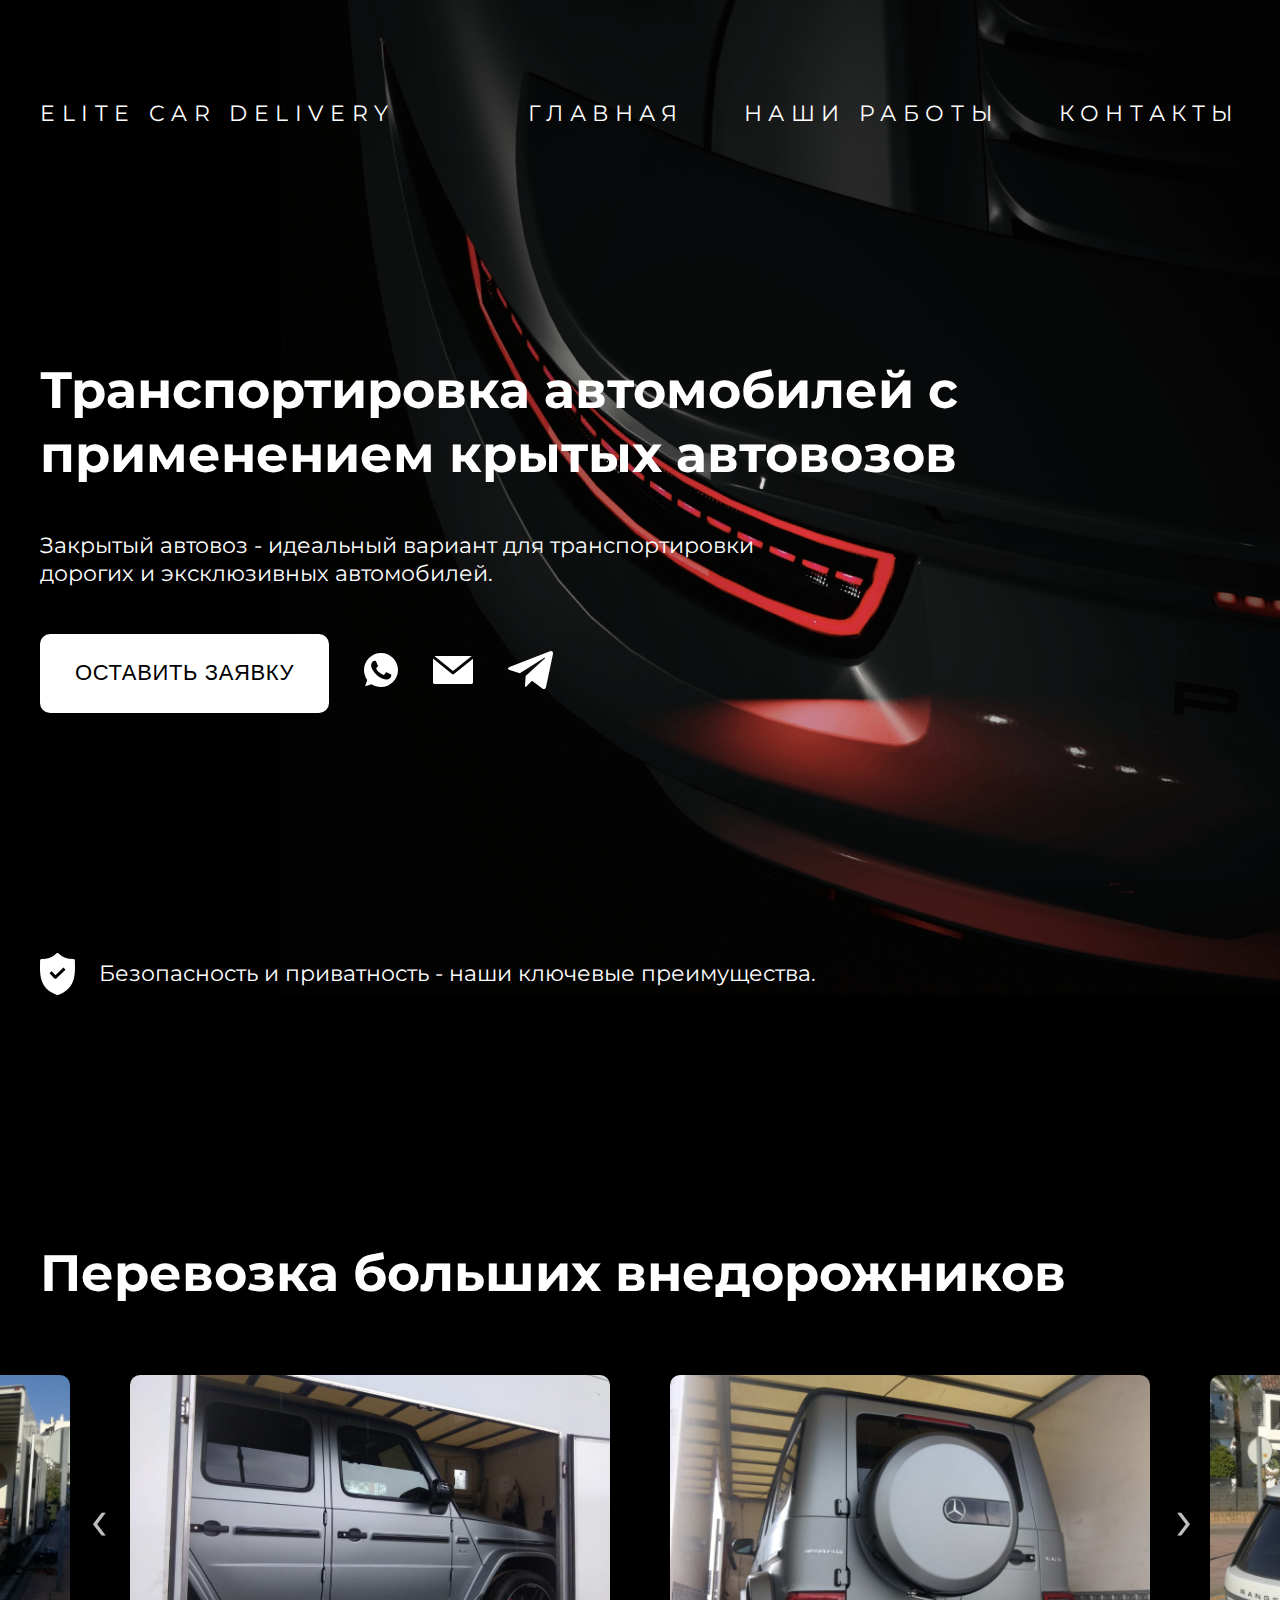
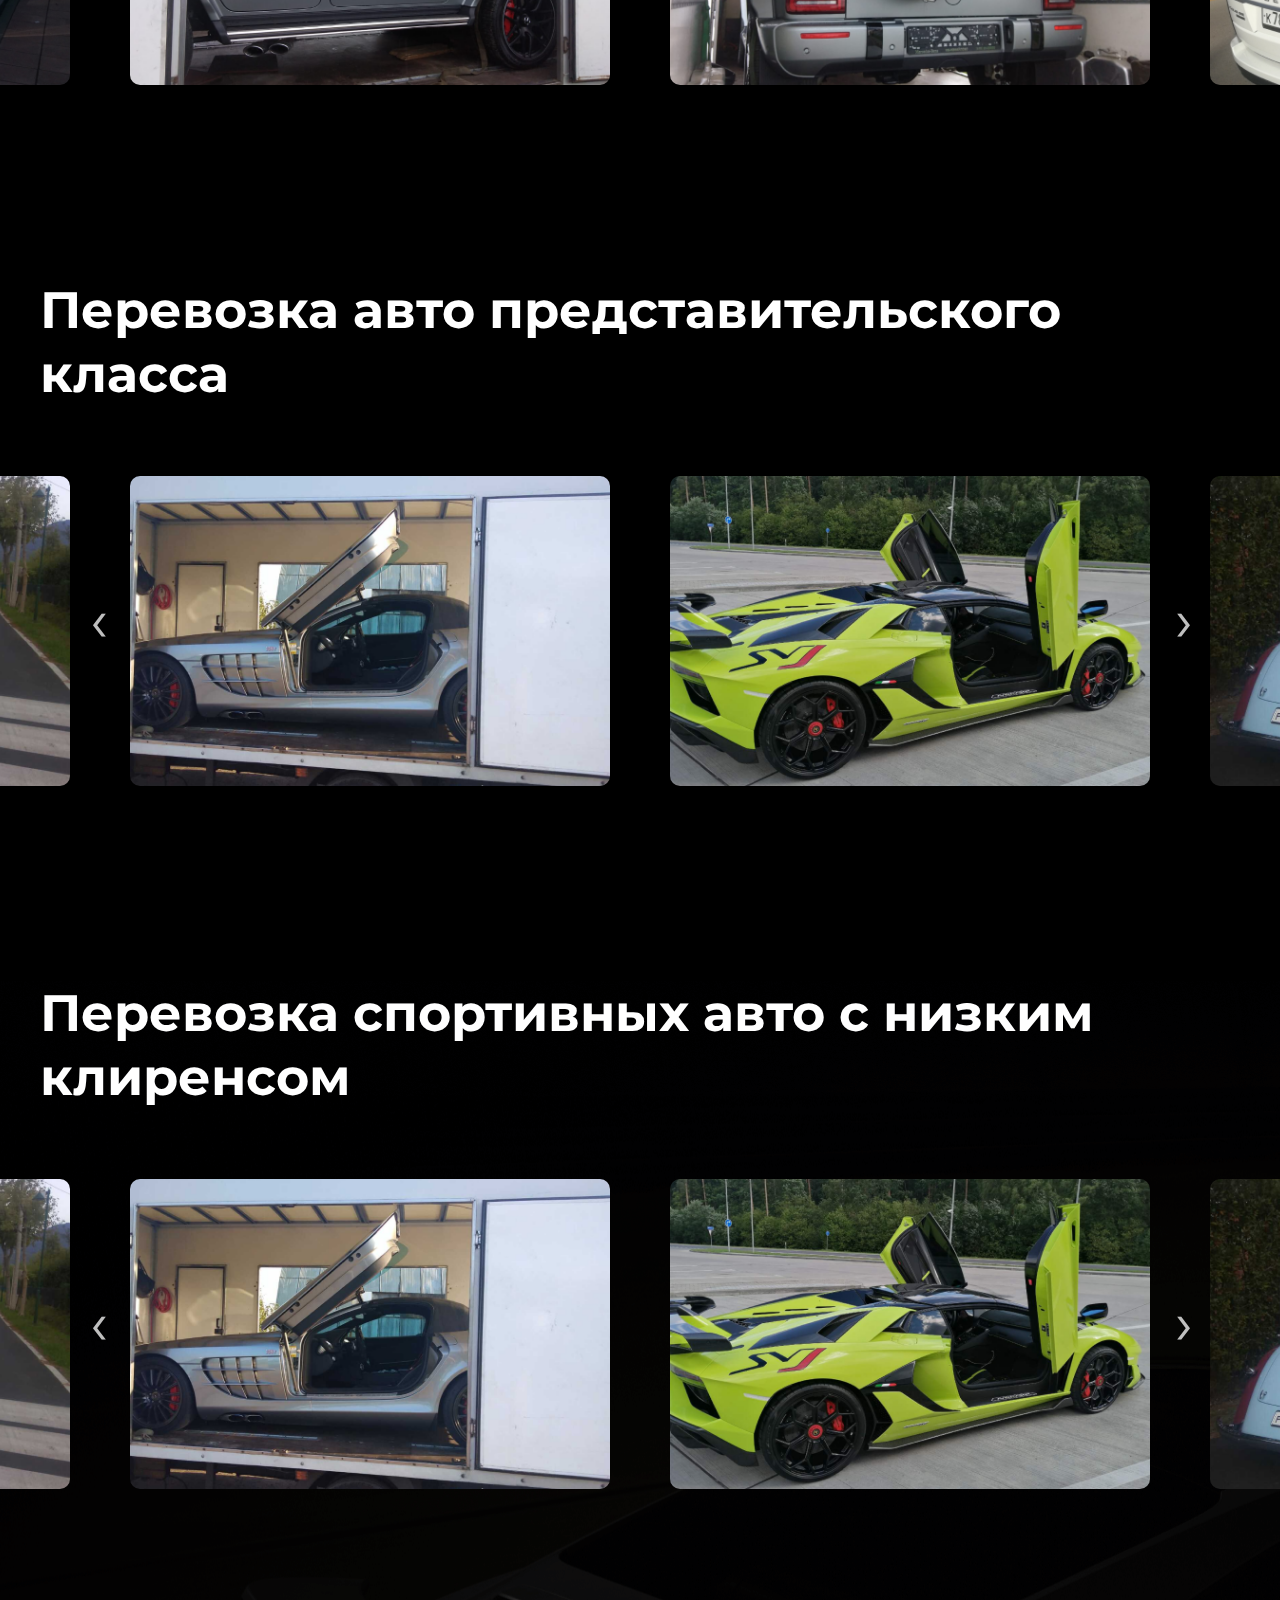
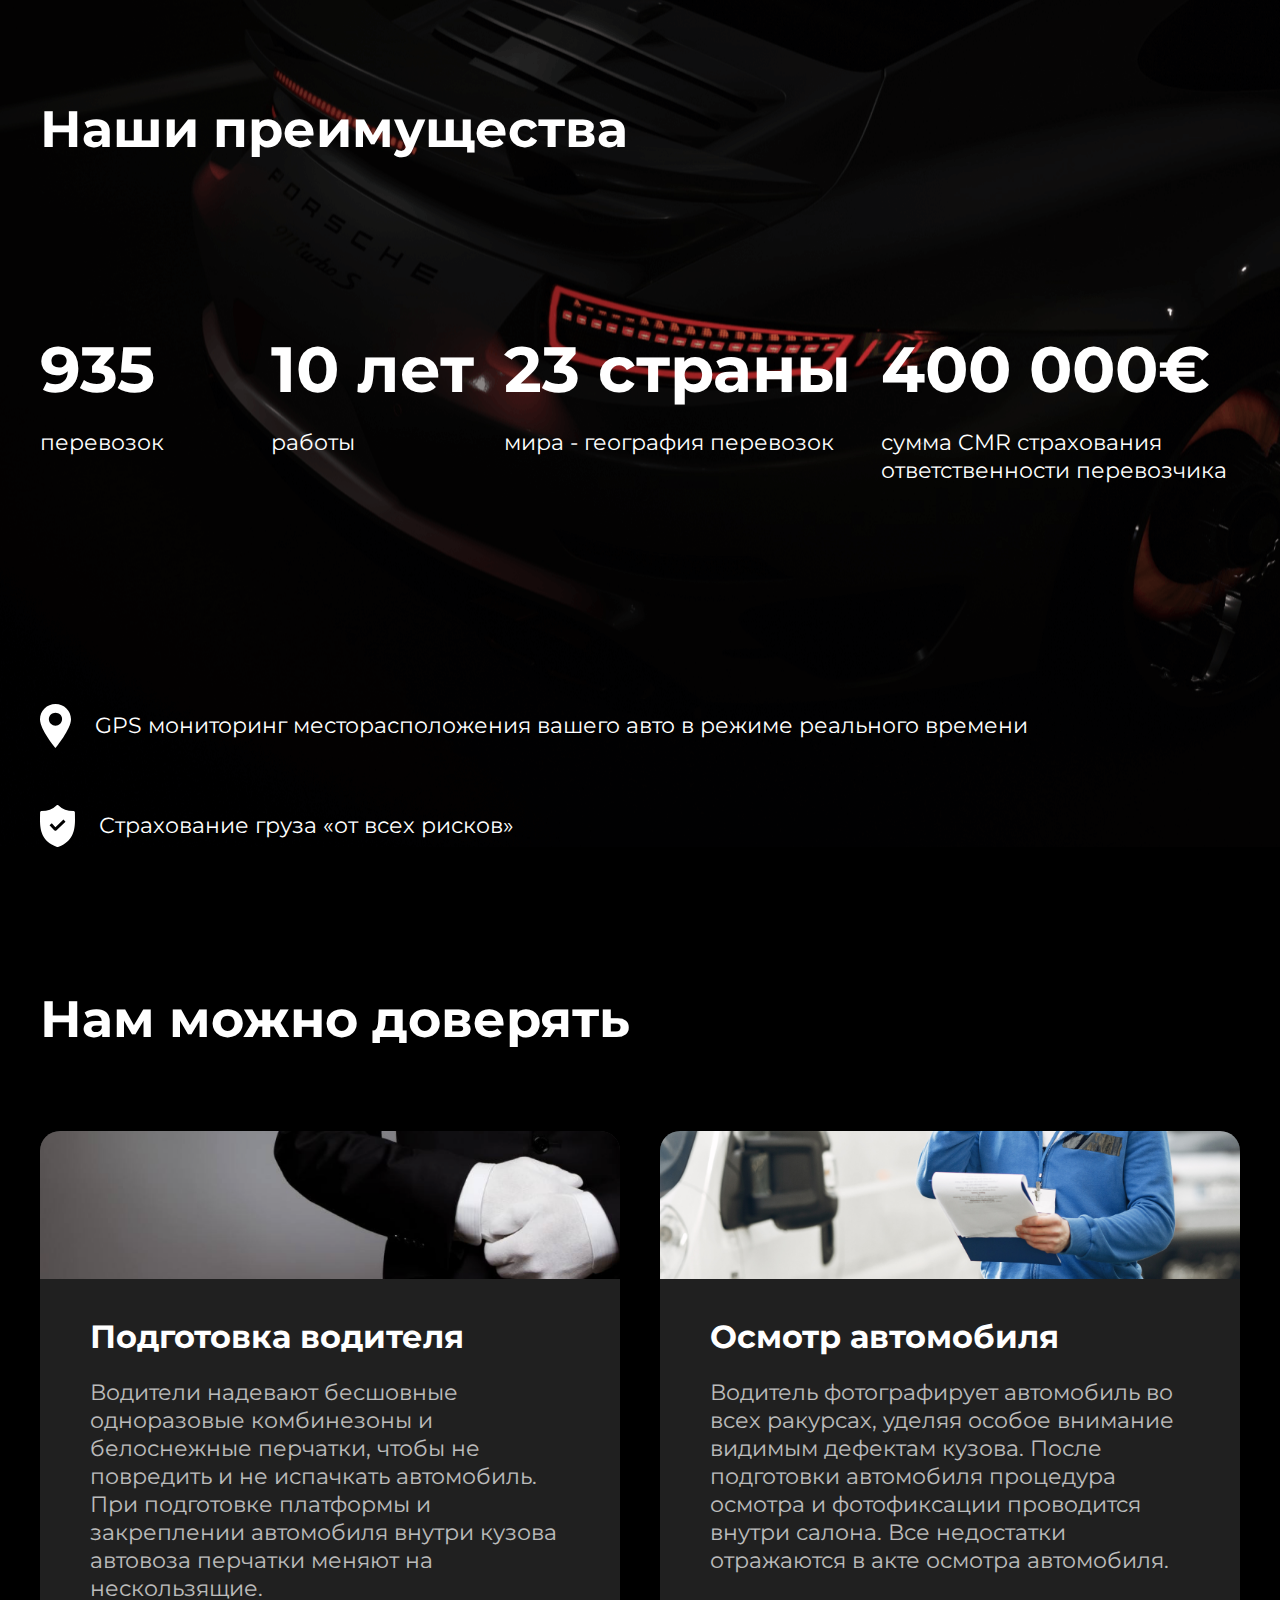
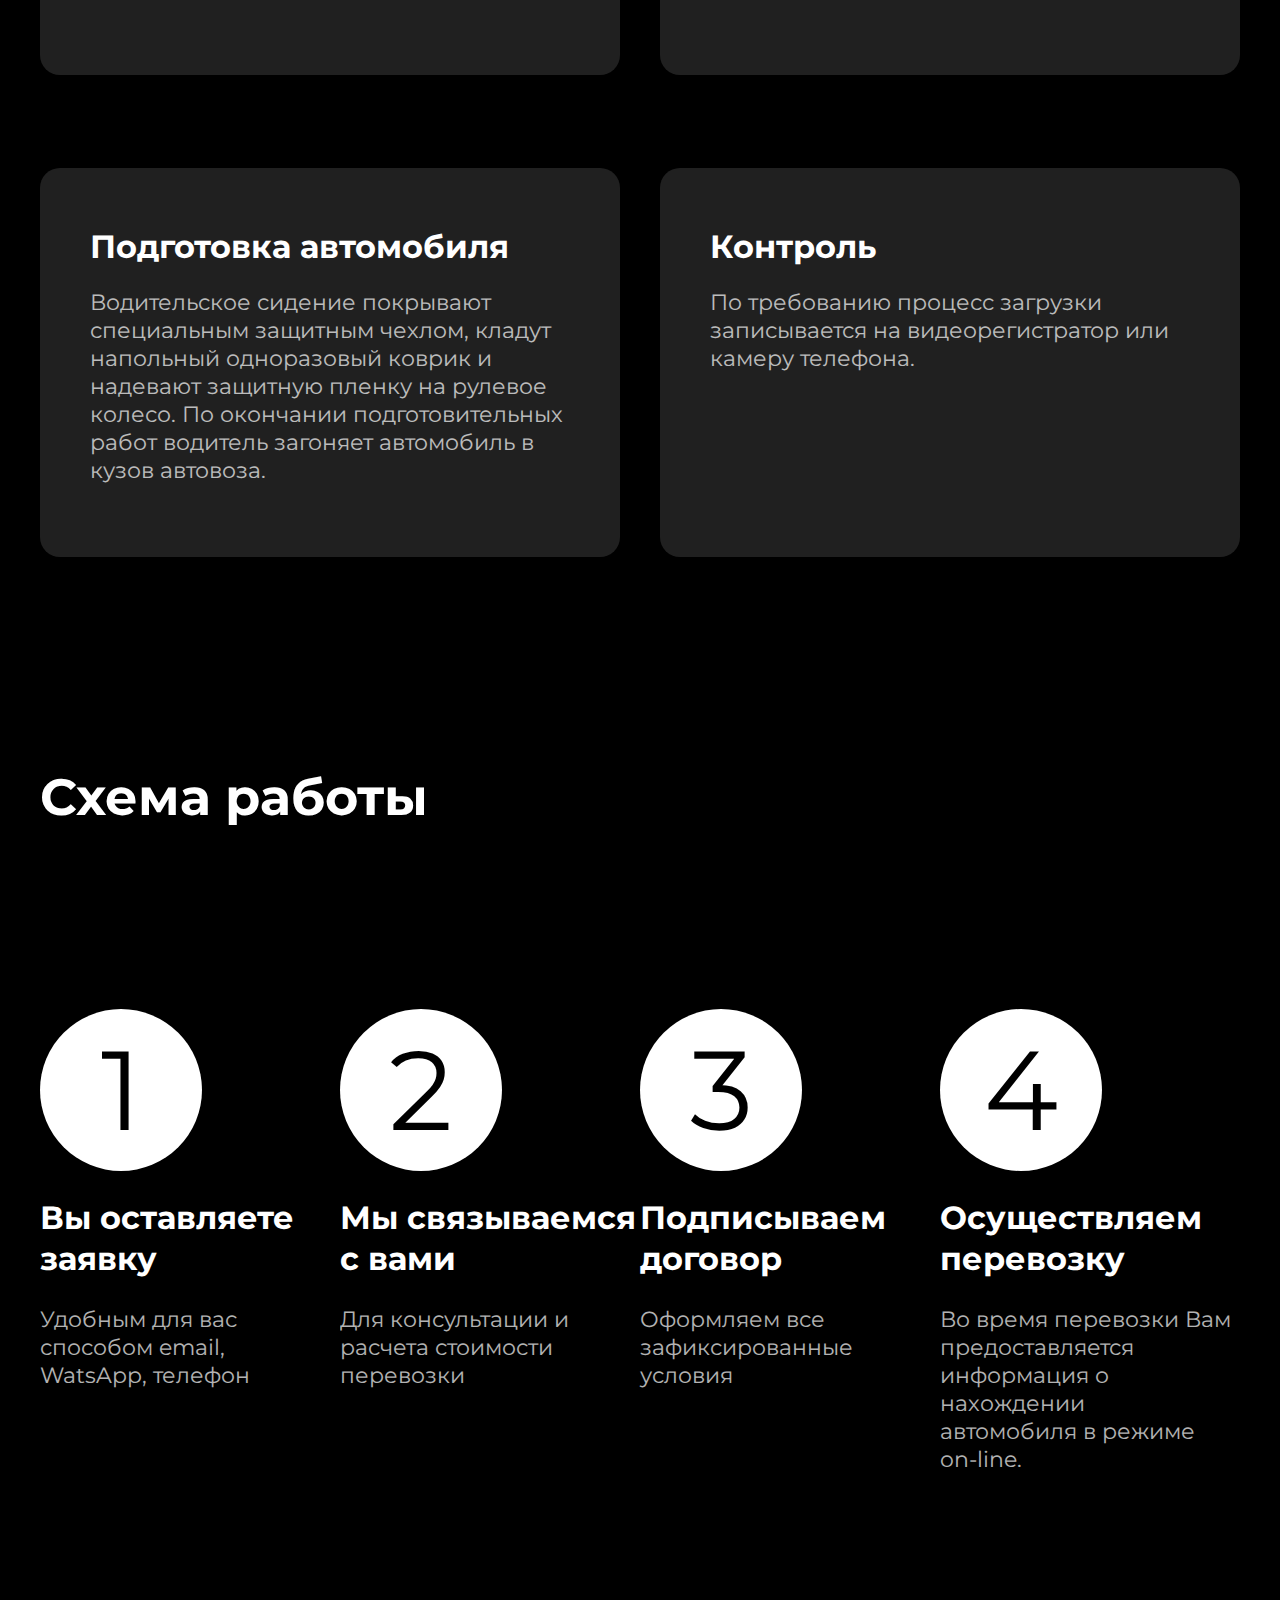
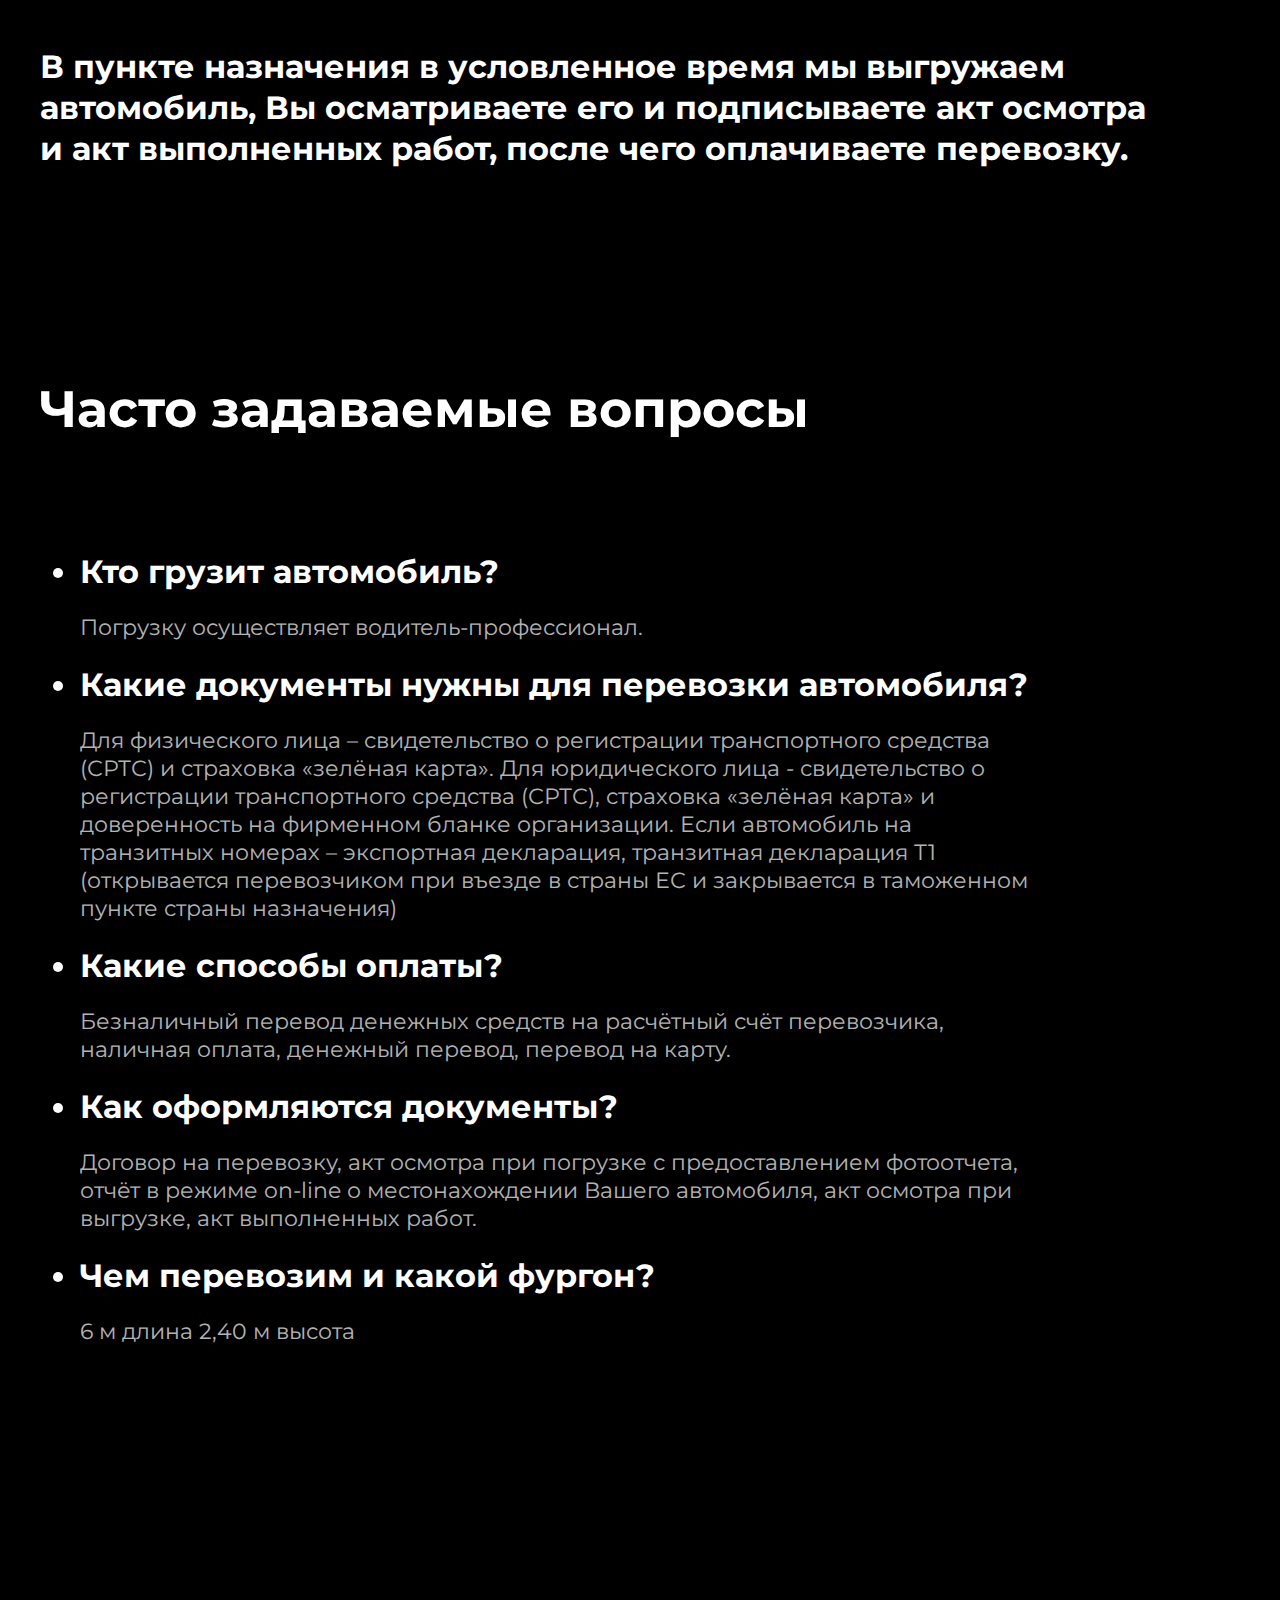
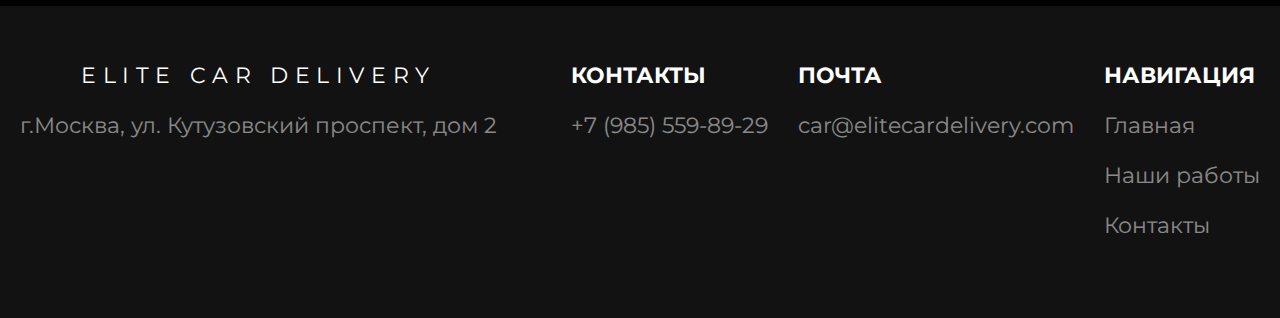
==== commit db1c3ec3: "Change email, add anchor tags to navigation, responsive footer" ====
--- a/index.html
+++ b/index.html
@@ -1 +1 @@
-<!DOCTYPE html><html lang="en"><head><meta charset="utf-8"><meta content="width=768" name="viewport"><meta content="Перевозка автомобилей в крытых автовозах" name="description"><title>Elite Car Delivery</title><link href="https://fonts.gstatic.com" rel="preconnect"><link href="https://fonts.googleapis.com/css2?family=Montserrat&display=swap" rel="stylesheet"><link href="css_reset.css" rel="stylesheet"><script src="https://mc.yandex.ru/metrika/tag.js" async></script><script async type="text/javascript">!function(e,t,a,n,c,m,r){e.ym=e.ym||function(){(e.ym.a=e.ym.a||[]).push(arguments)},e.ym.l=1*new Date,m=t.createElement(a),r=t.getElementsByTagName(a)[0],m.async=1,m.src="https://mc.yandex.ru/metrika/tag.js",r.parentNode.insertBefore(m,r)}(window,document,"script"),ym(82935919,"init",{clickmap:!0,trackLinks:!0,accurateTrackBounce:!0,webvisor:!0})</script><noscript><div><img alt="" loading="lazy" src="https://mc.yandex.ru/watch/82935919" style="position:absolute;left:-9999px"/></div></noscript><link href="/static/css/2.19627560.chunk.css" rel="stylesheet"><link href="https://fonts.googleapis.com" rel="preconnect"><style data-styled="active" data-styled-version="5.3.0">.jvCTkj{width:50px;height:50px;right:55px;z-index:1;top:calc(50% - 20px)}.jvCTkj::before{content:"›";font-family:Montserrat;background:0 0;color:#fff;font-size:60px}.gfuSqG{width:50px;height:50px;left:90px;z-index:1;top:calc(50% - 20px)}.gfuSqG::before{content:"‹";font-family:Montserrat;background:0 0;color:#fff;font-size:60px}.dJXsSm{margin:0}.kksiKu{margin-bottom:155px}.iylGhi{background:0 0;padding:30px;box-sizing:border-box;border-radius:4px;outline:0;cursor:move}.jcTaHb{font-size:4vw;line-height:5vw;margin:40px}.hydYaP{border-radius:10px;margin-right:30px;width:100%;height:100%}.kMthTr{font-size:4vw;line-height:5vw;margin-bottom:170px;padding:0 40px}.eysHZq{margin-bottom:170px}.XJxhY{display:flex;width:100%;-webkit-box-pack:justify;justify-content:space-between;margin-bottom:175px;flex-wrap:wrap;padding:0 40px;box-sizing:border-box}@media (max-width:1740px){.XJxhY .advantage:nth-child(-n+2){margin-bottom:50px}}@media (max-width:1455px){.XJxhY .advantage:not(:last-child){margin-bottom:50px}}.dJdFwe{font-size:5vw;line-height:6vw;margin-top:0;margin-bottom:20px;white-space:nowrap;padding-right:30px}.bAVzgZ{white-space:pre-wrap}.jibPFy{display:flex;-webkit-box-align:center;align-items:center}.DykGo{margin-bottom:140px;padding:0 40px}.jEEywD{flex:1 1 0%}.iPexDg{background:rgba(57,57,57,.32);padding:56px 128px;display:flex;-webkit-box-pack:justify;justify-content:space-between}@media (max-width:1440px){.iPexDg{padding:56px 20px}}.syKsX{display:flex}.syKsX .column:not(:last-child){margin-right:120px}@media (max-width:1440px){.syKsX .column:not(:last-child){margin-right:30px}}.hmqpxx{opacity:.5}.hmqpxx a{color:#fff;text-decoration:none}.hmqpxx a:hover{text-decoration:underline}.eEJWPz{opacity:.5;cursor:pointer}.eraKfR{letter-spacing:.3em;text-transform:uppercase}.hKymwP{font-size:22px;margin:0;text-transform:uppercase}.biCrYn{list-style:none;padding:0}.kpPvTx{margin-bottom:157px}.lpaEYv{margin-bottom:246px;padding:0 40px}.cxbltl{font-size:4vw;line-height:5vw;white-space:pre-wrap;margin-bottom:46px}.hzzSzX{white-space:pre-wrap;margin-bottom:46px}.kydRHc{display:flex;-webkit-box-align:center;align-items:center;margin-bottom:240px}.fHUQtx{display:flex;-webkit-box-align:center;align-items:center}.hpRDUw{background-color:#fff!important;color:#000!important;padding:20px 35px!important;font-size:22px!important;font-family:"M PLUS Rounded 1c",sans-serif!important;border-radius:10px!important}.bojiJp{display:flex;margin-bottom:20px}.bYgUJS{backdrop-filter:blur(7px)}.bYgUJS .MuiDialog-paper{background-color:#969696;border-radius:20px}.dvHFX{text-decoration:none;color:#000;cursor:pointer;margin-left:60px}.fDDjHD{width:45px}.iehvjW{padding-top:100px;padding-left:40px;display:flex;-webkit-box-pack:justify;justify-content:space-between;margin-bottom:230px;padding-right:128px;flex-wrap:wrap}@media (max-width:1740px){.iehvjW{padding-right:40px}}.hbusih{display:flex}@media (max-width:768px){.hbusih{margin-top:40px}}.laKGqb{letter-spacing:.3em;text-transform:uppercase;cursor:pointer;white-space:nowrap}.laKGqb:not(:last-child){margin-right:60px}@media (max-width:768px){.laKGqb{font-size:20px}}.dRsyqq{margin-bottom:208px;padding:0 40px}.jKLUHq{font-size:4vw;line-height:5vw;margin:0 0 110px}.lRfdj{font-size:32px;margin-bottom:0}.bwSYJA{max-width:968px}.bwSYJA img{margin-right:45px;margin-bottom:30px}.kyvWZW{margin:0 0 12px;font-size:32px;line-height:41px}.hBWCUB{font-size:22px;line-height:28px;opacity:.7}.oxVOu{display:flex;flex-wrap:wrap}.glZmJR{width:100%;margin-bottom:115px;padding:0 40px;box-sizing:border-box}.cFSLxQ{display:flex;flex-wrap:wrap;-webkit-box-pack:justify;justify-content:space-between}.cFSLxQ .styled-card:nth-child(2n+1){margin-right:20px}@media (max-width:768px){.cFSLxQ .styled-card:nth-child(2n+1){margin-right:0}}.lmGFyU{width:calc(50% - 20px);background:#202020;border-radius:20px;margin-bottom:93px}@media (max-width:768px){.lmGFyU{width:100%}}.jIfccS{margin-bottom:30px}.jIfccS img{border-radius:20px 20px 0 0;width:100%}.fqbJCS{padding:0 50px 50px}.cdTyhF{font-size:4vw;line-height:5vw;margin-bottom:80px}.haQoIp{font-size:32px;line-height:41px;margin:0}.eJDRKz{font-size:22px;line-height:28px;opacity:.7}.hQhHpX{margin-bottom:208px;padding:0 40px}.enlJuL{display:flex;-webkit-box-pack:justify;justify-content:space-between;margin-bottom:150px;flex-wrap:wrap}@media (max-width:1740px){.enlJuL .step:nth-child(-n+2){margin-bottom:50px}}@media (max-width:1455px){.enlJuL .step:not(:last-child){margin-bottom:50px}}.fuJtcf{flex:1 1 0%}@media (max-width:768px){.fuJtcf{width:50%;flex:1 1 auto}}.jcqGXt{border-radius:50%;width:162px;height:162px;background:#fff;color:#000;font-size:112px;line-height:142px;display:flex;-webkit-box-pack:center;justify-content:center;-webkit-box-align:center;align-items:center}.ljWfRO{font-size:4vw;line-height:5vw;margin-bottom:180px}.jdiWPe{font-size:32px;line-height:41px;white-space:pre-wrap}.jjTcTs{font-size:22px;line-height:28px;opacity:.7;white-space:pre-wrap}.jARayQ{font-family:Montserrat,sans-serif;font-style:normal;font-weight:400;font-size:22px;line-height:28px;-webkit-locale:auto;background-color:#000;color:#fff}@media (max-width:768px){.jARayQ{font-size:20px;line-height:22px}}.OJJCp{background:url(/static/media/car.5fd6b329.png) right center no-repeat}.iwisNA{background:url(/static/media/car2.993005ca.png) no-repeat}</style><style data-jss="" data-meta="MuiSvgIcon">.MuiSvgIcon-root{fill:currentColor;width:1em;height:1em;display:inline-block;font-size:1.5rem;transition:fill .2s cubic-bezier(.4,0,.2,1) 0s;flex-shrink:0;user-select:none}.MuiSvgIcon-colorPrimary{color:#3f51b5}.MuiSvgIcon-colorSecondary{color:#f50057}.MuiSvgIcon-colorAction{color:rgba(0,0,0,.54)}.MuiSvgIcon-colorError{color:#f44336}.MuiSvgIcon-colorDisabled{color:rgba(0,0,0,.26)}.MuiSvgIcon-fontSizeInherit{font-size:inherit}.MuiSvgIcon-fontSizeSmall{font-size:1.25rem}.MuiSvgIcon-fontSizeLarge{font-size:2.1875rem}</style><style data-jss="" data-meta="MuiTouchRipple">.MuiTouchRipple-root{top:0;left:0;right:0;bottom:0;z-index:0;overflow:hidden;position:absolute;border-radius:inherit;pointer-events:none}.MuiTouchRipple-ripple{opacity:0;position:absolute}.MuiTouchRipple-rippleVisible{opacity:.3;animation:MuiTouchRipple-keyframes-enter 550ms cubic-bezier(.4,0,.2,1);transform:scale(1)}.MuiTouchRipple-ripplePulsate{animation-duration:.2s}.MuiTouchRipple-child{width:100%;height:100%;display:block;opacity:1;border-radius:50%;background-color:currentColor}.MuiTouchRipple-childLeaving{opacity:0;animation:MuiTouchRipple-keyframes-exit 550ms cubic-bezier(.4,0,.2,1)}.MuiTouchRipple-childPulsate{top:0;left:0;position:absolute;animation:MuiTouchRipple-keyframes-pulsate 2.5s cubic-bezier(.4,0,.2,1) .2s infinite}@-webkit-keyframes MuiTouchRipple-keyframes-enter{0%{opacity:.1;transform:scale(0)}100%{opacity:.3;transform:scale(1)}}@-webkit-keyframes MuiTouchRipple-keyframes-exit{0%{opacity:1}100%{opacity:0}}@-webkit-keyframes MuiTouchRipple-keyframes-pulsate{0%{transform:scale(1)}50%{transform:scale(.92)}100%{transform:scale(1)}}</style><style data-jss="" data-meta="MuiButtonBase">.MuiButtonBase-root{color:inherit;border:0;cursor:pointer;margin:0;display:inline-flex;outline:0;padding:0;position:relative;align-items:center;user-select:none;border-radius:0;vertical-align:middle;-moz-appearance:none;justify-content:center;text-decoration:none;background-color:transparent;-webkit-appearance:none;-webkit-tap-highlight-color:transparent}.MuiButtonBase-root::-moz-focus-inner{border-style:none}.MuiButtonBase-root.Mui-disabled{cursor:default;pointer-events:none}@media print{.MuiButtonBase-root{-webkit-print-color-adjust:exact}}</style><style data-jss="" data-meta="MuiButton">.MuiButton-root{color:rgba(0,0,0,.87);padding:6px 16px;font-size:.875rem;min-width:64px;box-sizing:border-box;transition:background-color 250ms cubic-bezier(.4,0,.2,1) 0s,box-shadow 250ms cubic-bezier(.4,0,.2,1) 0s,border 250ms cubic-bezier(.4,0,.2,1) 0s;font-family:Roboto,Helvetica,Arial,sans-serif;font-weight:500;line-height:1.75;border-radius:4px;letter-spacing:.02857em;text-transform:uppercase}.MuiButton-root:hover{text-decoration:none;background-color:rgba(0,0,0,.04)}.MuiButton-root.Mui-disabled{color:rgba(0,0,0,.26)}@media (hover:none){.MuiButton-root:hover{background-color:transparent}}.MuiButton-root:hover.Mui-disabled{background-color:transparent}.MuiButton-label{width:100%;display:inherit;align-items:inherit;justify-content:inherit}.MuiButton-text{padding:6px 8px}.MuiButton-textPrimary{color:#3f51b5}.MuiButton-textPrimary:hover{background-color:rgba(63,81,181,.04)}@media (hover:none){.MuiButton-textPrimary:hover{background-color:transparent}}.MuiButton-textSecondary{color:#f50057}.MuiButton-textSecondary:hover{background-color:rgba(245,0,87,.04)}@media (hover:none){.MuiButton-textSecondary:hover{background-color:transparent}}.MuiButton-outlined{border:1px solid rgba(0,0,0,.23);padding:5px 15px}.MuiButton-outlined.Mui-disabled{border:1px solid rgba(0,0,0,.12)}.MuiButton-outlinedPrimary{color:#3f51b5;border:1px solid rgba(63,81,181,.5)}.MuiButton-outlinedPrimary:hover{border:1px solid #3f51b5;background-color:rgba(63,81,181,.04)}@media (hover:none){.MuiButton-outlinedPrimary:hover{background-color:transparent}}.MuiButton-outlinedSecondary{color:#f50057;border:1px solid rgba(245,0,87,.5)}.MuiButton-outlinedSecondary:hover{border:1px solid #f50057;background-color:rgba(245,0,87,.04)}.MuiButton-outlinedSecondary.Mui-disabled{border:1px solid rgba(0,0,0,.26)}@media (hover:none){.MuiButton-outlinedSecondary:hover{background-color:transparent}}.MuiButton-contained{color:rgba(0,0,0,.87);box-shadow:0 3px 1px -2px rgba(0,0,0,.2),0 2px 2px 0 rgba(0,0,0,.14),0 1px 5px 0 rgba(0,0,0,.12);background-color:#e0e0e0}.MuiButton-contained:hover{box-shadow:0 2px 4px -1px rgba(0,0,0,.2),0 4px 5px 0 rgba(0,0,0,.14),0 1px 10px 0 rgba(0,0,0,.12);background-color:#d5d5d5}.MuiButton-contained.Mui-focusVisible{box-shadow:0 3px 5px -1px rgba(0,0,0,.2),0 6px 10px 0 rgba(0,0,0,.14),0 1px 18px 0 rgba(0,0,0,.12)}.MuiButton-contained:active{box-shadow:0 5px 5px -3px rgba(0,0,0,.2),0 8px 10px 1px rgba(0,0,0,.14),0 3px 14px 2px rgba(0,0,0,.12)}.MuiButton-contained.Mui-disabled{color:rgba(0,0,0,.26);box-shadow:none;background-color:rgba(0,0,0,.12)}@media (hover:none){.MuiButton-contained:hover{box-shadow:0 3px 1px -2px rgba(0,0,0,.2),0 2px 2px 0 rgba(0,0,0,.14),0 1px 5px 0 rgba(0,0,0,.12);background-color:#e0e0e0}}.MuiButton-contained:hover.Mui-disabled{background-color:rgba(0,0,0,.12)}.MuiButton-containedPrimary{color:#fff;background-color:#3f51b5}.MuiButton-containedPrimary:hover{background-color:#303f9f}@media (hover:none){.MuiButton-containedPrimary:hover{background-color:#3f51b5}}.MuiButton-containedSecondary{color:#fff;background-color:#f50057}.MuiButton-containedSecondary:hover{background-color:#c51162}@media (hover:none){.MuiButton-containedSecondary:hover{background-color:#f50057}}.MuiButton-disableElevation{box-shadow:none}.MuiButton-disableElevation:hover{box-shadow:none}.MuiButton-disableElevation.Mui-focusVisible{box-shadow:none}.MuiButton-disableElevation:active{box-shadow:none}.MuiButton-disableElevation.Mui-disabled{box-shadow:none}.MuiButton-colorInherit{color:inherit;border-color:currentColor}.MuiButton-textSizeSmall{padding:4px 5px;font-size:.8125rem}.MuiButton-textSizeLarge{padding:8px 11px;font-size:.9375rem}.MuiButton-outlinedSizeSmall{padding:3px 9px;font-size:.8125rem}.MuiButton-outlinedSizeLarge{padding:7px 21px;font-size:.9375rem}.MuiButton-containedSizeSmall{padding:4px 10px;font-size:.8125rem}.MuiButton-containedSizeLarge{padding:8px 22px;font-size:.9375rem}.MuiButton-fullWidth{width:100%}.MuiButton-startIcon{display:inherit;margin-left:-4px;margin-right:8px}.MuiButton-startIcon.MuiButton-iconSizeSmall{margin-left:-2px}.MuiButton-endIcon{display:inherit;margin-left:8px;margin-right:-4px}.MuiButton-endIcon.MuiButton-iconSizeSmall{margin-right:-2px}.MuiButton-iconSizeSmall>:first-child{font-size:18px}.MuiButton-iconSizeMedium>:first-child{font-size:20px}.MuiButton-iconSizeLarge>:first-child{font-size:22px}</style><style data-jss="" data-meta="MuiBackdrop">.MuiBackdrop-root{top:0;left:0;right:0;bottom:0;display:flex;z-index:-1;position:fixed;align-items:center;justify-content:center;background-color:rgba(0,0,0,.5);-webkit-tap-highlight-color:transparent}.MuiBackdrop-invisible{background-color:transparent}</style><style data-jss="" data-meta="MuiPaper">.MuiPaper-root{color:rgba(0,0,0,.87);transition:box-shadow .3s cubic-bezier(.4,0,.2,1) 0s;background-color:#fff}.MuiPaper-rounded{border-radius:4px}.MuiPaper-outlined{border:1px solid rgba(0,0,0,.12)}.MuiPaper-elevation0{box-shadow:none}.MuiPaper-elevation1{box-shadow:0 2px 1px -1px rgba(0,0,0,.2),0 1px 1px 0 rgba(0,0,0,.14),0 1px 3px 0 rgba(0,0,0,.12)}.MuiPaper-elevation2{box-shadow:0 3px 1px -2px rgba(0,0,0,.2),0 2px 2px 0 rgba(0,0,0,.14),0 1px 5px 0 rgba(0,0,0,.12)}.MuiPaper-elevation3{box-shadow:0 3px 3px -2px rgba(0,0,0,.2),0 3px 4px 0 rgba(0,0,0,.14),0 1px 8px 0 rgba(0,0,0,.12)}.MuiPaper-elevation4{box-shadow:0 2px 4px -1px rgba(0,0,0,.2),0 4px 5px 0 rgba(0,0,0,.14),0 1px 10px 0 rgba(0,0,0,.12)}.MuiPaper-elevation5{box-shadow:0 3px 5px -1px rgba(0,0,0,.2),0 5px 8px 0 rgba(0,0,0,.14),0 1px 14px 0 rgba(0,0,0,.12)}.MuiPaper-elevation6{box-shadow:0 3px 5px -1px rgba(0,0,0,.2),0 6px 10px 0 rgba(0,0,0,.14),0 1px 18px 0 rgba(0,0,0,.12)}.MuiPaper-elevation7{box-shadow:0 4px 5px -2px rgba(0,0,0,.2),0 7px 10px 1px rgba(0,0,0,.14),0 2px 16px 1px rgba(0,0,0,.12)}.MuiPaper-elevation8{box-shadow:0 5px 5px -3px rgba(0,0,0,.2),0 8px 10px 1px rgba(0,0,0,.14),0 3px 14px 2px rgba(0,0,0,.12)}.MuiPaper-elevation9{box-shadow:0 5px 6px -3px rgba(0,0,0,.2),0 9px 12px 1px rgba(0,0,0,.14),0 3px 16px 2px rgba(0,0,0,.12)}.MuiPaper-elevation10{box-shadow:0 6px 6px -3px rgba(0,0,0,.2),0 10px 14px 1px rgba(0,0,0,.14),0 4px 18px 3px rgba(0,0,0,.12)}.MuiPaper-elevation11{box-shadow:0 6px 7px -4px rgba(0,0,0,.2),0 11px 15px 1px rgba(0,0,0,.14),0 4px 20px 3px rgba(0,0,0,.12)}.MuiPaper-elevation12{box-shadow:0 7px 8px -4px rgba(0,0,0,.2),0 12px 17px 2px rgba(0,0,0,.14),0 5px 22px 4px rgba(0,0,0,.12)}.MuiPaper-elevation13{box-shadow:0 7px 8px -4px rgba(0,0,0,.2),0 13px 19px 2px rgba(0,0,0,.14),0 5px 24px 4px rgba(0,0,0,.12)}.MuiPaper-elevation14{box-shadow:0 7px 9px -4px rgba(0,0,0,.2),0 14px 21px 2px rgba(0,0,0,.14),0 5px 26px 4px rgba(0,0,0,.12)}.MuiPaper-elevation15{box-shadow:0 8px 9px -5px rgba(0,0,0,.2),0 15px 22px 2px rgba(0,0,0,.14),0 6px 28px 5px rgba(0,0,0,.12)}.MuiPaper-elevation16{box-shadow:0 8px 10px -5px rgba(0,0,0,.2),0 16px 24px 2px rgba(0,0,0,.14),0 6px 30px 5px rgba(0,0,0,.12)}.MuiPaper-elevation17{box-shadow:0 8px 11px -5px rgba(0,0,0,.2),0 17px 26px 2px rgba(0,0,0,.14),0 6px 32px 5px rgba(0,0,0,.12)}.MuiPaper-elevation18{box-shadow:0 9px 11px -5px rgba(0,0,0,.2),0 18px 28px 2px rgba(0,0,0,.14),0 7px 34px 6px rgba(0,0,0,.12)}.MuiPaper-elevation19{box-shadow:0 9px 12px -6px rgba(0,0,0,.2),0 19px 29px 2px rgba(0,0,0,.14),0 7px 36px 6px rgba(0,0,0,.12)}.MuiPaper-elevation20{box-shadow:0 10px 13px -6px rgba(0,0,0,.2),0 20px 31px 3px rgba(0,0,0,.14),0 8px 38px 7px rgba(0,0,0,.12)}.MuiPaper-elevation21{box-shadow:0 10px 13px -6px rgba(0,0,0,.2),0 21px 33px 3px rgba(0,0,0,.14),0 8px 40px 7px rgba(0,0,0,.12)}.MuiPaper-elevation22{box-shadow:0 10px 14px -6px rgba(0,0,0,.2),0 22px 35px 3px rgba(0,0,0,.14),0 8px 42px 7px rgba(0,0,0,.12)}.MuiPaper-elevation23{box-shadow:0 11px 14px -7px rgba(0,0,0,.2),0 23px 36px 3px rgba(0,0,0,.14),0 9px 44px 8px rgba(0,0,0,.12)}.MuiPaper-elevation24{box-shadow:0 11px 15px -7px rgba(0,0,0,.2),0 24px 38px 3px rgba(0,0,0,.14),0 9px 46px 8px rgba(0,0,0,.12)}</style><style data-jss="" data-meta="MuiDialog">@media print{.MuiDialog-root{position:absolute!important}}.MuiDialog-scrollPaper{display:flex;align-items:center;justify-content:center}.MuiDialog-scrollBody{overflow-x:hidden;overflow-y:auto;text-align:center}.MuiDialog-scrollBody:after{width:0;height:100%;content:"";display:inline-block;vertical-align:middle}.MuiDialog-container{height:100%;outline:0}@media print{.MuiDialog-container{height:auto}}.MuiDialog-paper{margin:32px;position:relative;overflow-y:auto}@media print{.MuiDialog-paper{box-shadow:none;overflow-y:visible}}.MuiDialog-paperScrollPaper{display:flex;max-height:calc(100% - 64px);flex-direction:column}.MuiDialog-paperScrollBody{display:inline-block;text-align:left;vertical-align:middle}.MuiDialog-paperWidthFalse{max-width:calc(100% - 64px)}.MuiDialog-paperWidthXs{max-width:444px}@media (max-width:507.95px){.MuiDialog-paperWidthXs.MuiDialog-paperScrollBody{max-width:calc(100% - 64px)}}.MuiDialog-paperWidthSm{max-width:600px}@media (max-width:663.95px){.MuiDialog-paperWidthSm.MuiDialog-paperScrollBody{max-width:calc(100% - 64px)}}.MuiDialog-paperWidthMd{max-width:960px}@media (max-width:1023.95px){.MuiDialog-paperWidthMd.MuiDialog-paperScrollBody{max-width:calc(100% - 64px)}}.MuiDialog-paperWidthLg{max-width:1280px}@media (max-width:1343.95px){.MuiDialog-paperWidthLg.MuiDialog-paperScrollBody{max-width:calc(100% - 64px)}}.MuiDialog-paperWidthXl{max-width:1920px}@media (max-width:1983.95px){.MuiDialog-paperWidthXl.MuiDialog-paperScrollBody{max-width:calc(100% - 64px)}}.MuiDialog-paperFullWidth{width:calc(100% - 64px)}.MuiDialog-paperFullScreen{width:100%;height:100%;margin:0;max-width:100%;max-height:none;border-radius:0}.MuiDialog-paperFullScreen.MuiDialog-paperScrollBody{margin:0;max-width:100%}</style><style data-jss="" data-meta="MuiTypography">.MuiTypography-root{margin:0}.MuiTypography-body2{font-size:.875rem;font-family:Roboto,Helvetica,Arial,sans-serif;font-weight:400;line-height:1.43;letter-spacing:.01071em}.MuiTypography-body1{font-size:1rem;font-family:Roboto,Helvetica,Arial,sans-serif;font-weight:400;line-height:1.5;letter-spacing:.00938em}.MuiTypography-caption{font-size:.75rem;font-family:Roboto,Helvetica,Arial,sans-serif;font-weight:400;line-height:1.66;letter-spacing:.03333em}.MuiTypography-button{font-size:.875rem;font-family:Roboto,Helvetica,Arial,sans-serif;font-weight:500;line-height:1.75;letter-spacing:.02857em;text-transform:uppercase}.MuiTypography-h1{font-size:6rem;font-family:Roboto,Helvetica,Arial,sans-serif;font-weight:300;line-height:1.167;letter-spacing:-.01562em}.MuiTypography-h2{font-size:3.75rem;font-family:Roboto,Helvetica,Arial,sans-serif;font-weight:300;line-height:1.2;letter-spacing:-.00833em}.MuiTypography-h3{font-size:3rem;font-family:Roboto,Helvetica,Arial,sans-serif;font-weight:400;line-height:1.167;letter-spacing:0}.MuiTypography-h4{font-size:2.125rem;font-family:Roboto,Helvetica,Arial,sans-serif;font-weight:400;line-height:1.235;letter-spacing:.00735em}.MuiTypography-h5{font-size:1.5rem;font-family:Roboto,Helvetica,Arial,sans-serif;font-weight:400;line-height:1.334;letter-spacing:0}.MuiTypography-h6{font-size:1.25rem;font-family:Roboto,Helvetica,Arial,sans-serif;font-weight:500;line-height:1.6;letter-spacing:.0075em}.MuiTypography-subtitle1{font-size:1rem;font-family:Roboto,Helvetica,Arial,sans-serif;font-weight:400;line-height:1.75;letter-spacing:.00938em}.MuiTypography-subtitle2{font-size:.875rem;font-family:Roboto,Helvetica,Arial,sans-serif;font-weight:500;line-height:1.57;letter-spacing:.00714em}.MuiTypography-overline{font-size:.75rem;font-family:Roboto,Helvetica,Arial,sans-serif;font-weight:400;line-height:2.66;letter-spacing:.08333em;text-transform:uppercase}.MuiTypography-srOnly{width:1px;height:1px;overflow:hidden;position:absolute}.MuiTypography-alignLeft{text-align:left}.MuiTypography-alignCenter{text-align:center}.MuiTypography-alignRight{text-align:right}.MuiTypography-alignJustify{text-align:justify}.MuiTypography-noWrap{overflow:hidden;white-space:nowrap;text-overflow:ellipsis}.MuiTypography-gutterBottom{margin-bottom:.35em}.MuiTypography-paragraph{margin-bottom:16px}.MuiTypography-colorInherit{color:inherit}.MuiTypography-colorPrimary{color:#3f51b5}.MuiTypography-colorSecondary{color:#f50057}.MuiTypography-colorTextPrimary{color:rgba(0,0,0,.87)}.MuiTypography-colorTextSecondary{color:rgba(0,0,0,.54)}.MuiTypography-colorError{color:#f44336}.MuiTypography-displayInline{display:inline}.MuiTypography-displayBlock{display:block}</style><style data-jss="" data-meta="MuiDialogTitle">.MuiDialogTitle-root{flex:0 0 auto;margin:0;padding:16px 24px}</style><style data-jss="" data-meta="MuiDialogContent">.MuiDialogContent-root{flex:1 1 auto;padding:8px 24px;overflow-y:auto;-webkit-overflow-scrolling:touch}.MuiDialogContent-root:first-child{padding-top:20px}.MuiDialogContent-dividers{padding:16px 24px;border-top:1px solid rgba(0,0,0,.12);border-bottom:1px solid rgba(0,0,0,.12)}</style><style data-jss="" data-meta="MuiDialogContentText">.MuiDialogContentText-root{margin-bottom:12px}</style><style data-jss="" data-meta="MuiDialogActions">.MuiDialogActions-root{flex:0 0 auto;display:flex;padding:8px;align-items:center;justify-content:flex-end}.MuiDialogActions-spacing>:not(:first-child){margin-left:8px}</style><link href="https://mc.yandex.ru" rel="preconnect"><link href="https://fonts.gstatic.com" rel="preconnect"></head><body style="background-color:#000"><noscript>You need to enable JavaScript to run this app.</noscript><div style="overflow:hidden" id="root"><div class="sc-eJocfa jARayQ"><div class="sc-oeezt OJJCp"><div class="sc-kLojOw iehvjW"><span class="sc-jJMGnK laKGqb">elite car delivery</span><div class="sc-iklJeh hbusih"><span class="sc-jJMGnK laKGqb">главная</span><span class="sc-jJMGnK laKGqb">наши работы</span><span class="sc-jJMGnK laKGqb">контакты</span></div></div><div class="sc-kfYoZR lpaEYv" id="main"><h1 class="sc-fKgJPI cxbltl">Транспортировка автомобилей с применением крытых автовозов</h1><p class="sc-bCwfaz hzzSzX">Закрытый автовоз - идеальный вариант для транспортировки дорогих и эксклюзивных автомобилей.</p><div class="sc-iwajpm kydRHc"><button class="MuiButtonBase-root MuiButton-root MuiButton-text sc-lmgQwP hpRDUw" tabindex="0" type="button"><span class="MuiButton-label">оставить заявку</span><span class="MuiTouchRipple-root"></span></button><a href="https://wa.me/79855598929"><svg aria-hidden="true" class="MuiSvgIcon-root" focusable="false" style="width:34px;height:34px;fill:none;margin-left:35px" viewBox="0 0 34 34"><path d="M17.0042 0H16.9958C7.62238 0 0 7.6245 0 17C0 20.7188 1.1985 24.1655 3.23638 26.9641L1.11775 33.2796L7.65213 31.1908C10.3403 32.9715 13.5469 34 17.0042 34C26.3776 34 34 26.3734 34 17C34 7.62663 26.3776 0 17.0042 0ZM26.8961 24.0061C26.486 25.1642 24.8582 26.1248 23.5599 26.4052C22.6716 26.5944 21.5114 26.7453 17.6056 25.126C12.6097 23.0563 9.3925 17.9796 9.14175 17.6502C8.90162 17.3209 7.123 14.9621 7.123 12.5226C7.123 10.0831 8.36188 8.89525 8.86125 8.38525C9.27137 7.96663 9.94925 7.77537 10.5995 7.77537C10.8099 7.77537 10.999 7.786 11.169 7.7945C11.6684 7.81575 11.9191 7.8455 12.2485 8.63388C12.6586 9.622 13.6574 12.0615 13.7764 12.3123C13.8975 12.563 14.0186 12.903 13.8486 13.2324C13.6892 13.5724 13.549 13.7232 13.2983 14.0122C13.0475 14.3012 12.8095 14.5223 12.5588 14.8325C12.3292 15.1024 12.07 15.3914 12.359 15.8907C12.648 16.3795 13.6467 18.0094 15.1172 19.3184C17.0149 21.0077 18.5534 21.5475 19.1038 21.777C19.5139 21.947 20.0026 21.9066 20.3022 21.5879C20.6826 21.1778 21.1523 20.4978 21.6304 19.8284C21.9704 19.3481 22.3996 19.2886 22.8501 19.4586C23.3091 19.618 25.738 20.8186 26.2374 21.0672C26.7367 21.318 27.0661 21.437 27.1873 21.6474C27.3062 21.8577 27.3062 22.8459 26.8961 24.0061Z" fill="white"></path></svg></a><a href="mailto:elitecardelivery@gmail.com"><svg aria-hidden="true" class="MuiSvgIcon-root" focusable="false" style="width:40px;height:28px;fill:none;margin-left:35px" viewBox="0 0 40 28"><path d="M38.5714 0H1.4286L20 14.9912L38.7814 0.0420001C38.7127 0.0223126 38.6425 0.00828516 38.5714 0Z" fill="white"></path><path d="M20.9014 17.8864C20.375 18.3087 19.6178 18.3087 19.0914 17.8864L0 2.47234V26.6C0 27.3732 0.639592 28 1.4286 28H38.5714C39.3604 28 40 27.3732 40 26.6V2.67955L20.9014 17.8864Z" fill="white"></path></svg></a><a href="https://t.me/elitecardelivery"><svg aria-hidden="true" class="MuiSvgIcon-root" focusable="false" style="width:45px;height:38px;fill:none;margin-left:35px" viewBox="0 0 45 38"><path d="M17.6576 25.0445L16.9132 35.6541C17.9783 35.6541 18.4395 35.1905 18.9927 34.6338L23.9859 29.7983L34.3324 37.4762C36.23 38.5478 37.5669 37.9835 38.0788 35.7073L44.8702 3.46065L44.872 3.45875C45.4739 0.616367 43.8576 -0.495127 42.0088 0.202169L2.08913 15.689C-0.635307 16.7606 -0.594056 18.2996 1.626 18.9969L11.8319 22.2136L35.5381 7.18273C36.6537 6.43414 37.6681 6.84833 36.8337 7.59693L17.6576 25.0445Z" fill="white"></path></svg></a></div><div class="sc-cxNHIi fHUQtx"><svg aria-hidden="true" class="MuiSvgIcon-root" focusable="false" style="width:35px;height:42px;fill:none;margin-right:24px" viewBox="0 0 35 42"><path d="M34.9561 10.8108C34.9064 9.70583 34.9064 8.65112 34.9064 7.59641C34.9064 6.7426 34.2599 6.08969 33.4145 6.08969C27.1982 6.08969 22.4738 4.28161 18.5451 0.41435C17.9484 -0.138117 17.0532 -0.138117 16.4565 0.41435C12.5278 4.28161 7.80341 6.08969 1.58714 6.08969C0.741724 6.08969 0.0952312 6.7426 0.0952312 7.59641C0.0952312 8.65112 0.0952311 9.70583 0.0455009 10.8108C-0.15342 21.3578 -0.451802 35.8224 17.0035 41.8996L17.5008 42L17.9981 41.8996C35.4037 35.8224 35.155 21.4081 34.9561 10.8108ZM16.3073 25.426C16.0089 25.6771 15.6608 25.8278 15.2629 25.8278H15.2132C14.8154 25.8278 14.4175 25.6269 14.1689 25.3256L9.54397 20.1525L11.7818 18.1435L15.4121 22.2117L23.4684 14.4771L25.5074 16.687L16.3073 25.426Z" fill="white"></path></svg>Безопасность и приватность - наши ключевые преимущества.</div></div></div><div class="sc-dlMDgC kpPvTx" id="galary"><div class="sc-hKFxyN kksiKu"><h2 class="sc-jSFjdj jcTaHb">Перевозка больших внедорожников</h2><div class="slick-slider sc-dlnjwi dJXsSm slick-initialized" dir="ltr"><div class="sc-gtsrHT gfuSqG slick-arrow slick-prev" style="display:block"></div><div class="slick-list" style="padding:0 100px;height:206px"><div class="slick-track" style="width:2240px;opacity:1;transform:translate3d(-560px,0,0)"><div class="slick-slide slick-cloned" style="width:280px" tabindex="-1" aria-hidden="true" data-index="-2"><div><div class="sc-eCApnc iylGhi" style="width:100%;display:inline-block" tabindex="-1"><img alt="" loading="lazy" src="/static/media/big2.7c3c2abd.png" srcset="/static/media/big2.7c3c2abd.png, /static/media/big2x2.d60e0c92.png 2x" class="sc-gKAaRy hydYaP"></div></div></div><div class="slick-slide slick-cloned" style="width:280px" tabindex="-1" aria-hidden="true" data-index="-1"><div><div class="sc-eCApnc iylGhi" style="width:100%;display:inline-block" tabindex="-1"><img alt="" loading="lazy" src="/static/media/big3.aca8c150.png" srcset="/static/media/big3.aca8c150.png, /static/media/big3x2.2395af0e.png 2x" class="sc-gKAaRy hydYaP"></div></div></div><div class="slick-slide slick-active slick-center slick-current" style="outline:0;width:280px" tabindex="-1" aria-hidden="false" data-index="0"><div><div class="sc-eCApnc iylGhi" style="width:100%;display:inline-block" tabindex="-1"><img alt="" loading="lazy" src="/static/media/big1.1b522a92.png" srcset="/static/media/big1.1b522a92.png, /static/media/big1x2.cda2d24a.png 2x" class="sc-gKAaRy hydYaP"></div></div></div><div class="slick-slide" style="outline:0;width:280px" tabindex="-1" aria-hidden="true" data-index="1"><div><div class="sc-eCApnc iylGhi" style="width:100%;display:inline-block" tabindex="-1"><img alt="" loading="lazy" src="/static/media/big2.7c3c2abd.png" srcset="/static/media/big2.7c3c2abd.png, /static/media/big2x2.d60e0c92.png 2x" class="sc-gKAaRy hydYaP"></div></div></div><div class="slick-slide" style="outline:0;width:280px" tabindex="-1" aria-hidden="true" data-index="2"><div><div class="sc-eCApnc iylGhi" style="width:100%;display:inline-block" tabindex="-1"><img alt="" loading="lazy" src="/static/media/big3.aca8c150.png" srcset="/static/media/big3.aca8c150.png, /static/media/big3x2.2395af0e.png 2x" class="sc-gKAaRy hydYaP"></div></div></div><div class="slick-slide slick-center slick-cloned" style="width:280px" tabindex="-1" aria-hidden="true" data-index="3"><div><div class="sc-eCApnc iylGhi" style="width:100%;display:inline-block" tabindex="-1"><img alt="" loading="lazy" src="/static/media/big1.1b522a92.png" srcset="/static/media/big1.1b522a92.png, /static/media/big1x2.cda2d24a.png 2x" class="sc-gKAaRy hydYaP"></div></div></div><div class="slick-slide slick-cloned" style="width:280px" tabindex="-1" aria-hidden="true" data-index="4"><div><div class="sc-eCApnc iylGhi" style="width:100%;display:inline-block" tabindex="-1"><img alt="" loading="lazy" src="/static/media/big2.7c3c2abd.png" srcset="/static/media/big2.7c3c2abd.png, /static/media/big2x2.d60e0c92.png 2x" class="sc-gKAaRy hydYaP"></div></div></div><div class="slick-slide slick-cloned" style="width:280px" tabindex="-1" aria-hidden="true" data-index="5"><div><div class="sc-eCApnc iylGhi" style="width:100%;display:inline-block" tabindex="-1"><img alt="" loading="lazy" src="/static/media/big3.aca8c150.png" srcset="/static/media/big3.aca8c150.png, /static/media/big3x2.2395af0e.png 2x" class="sc-gKAaRy hydYaP"></div></div></div></div></div><div class="sc-bdnxRM jvCTkj slick-arrow slick-next" style="display:block"></div></div></div><div class="sc-hKFxyN kksiKu"><h2 class="sc-jSFjdj jcTaHb">Перевозка авто представительского класса</h2><div class="slick-slider sc-dlnjwi dJXsSm slick-initialized" dir="ltr"><div class="sc-gtsrHT gfuSqG slick-arrow slick-prev" style="display:block"></div><div class="slick-list" style="padding:0 100px;height:206px"><div class="slick-track" style="width:2240px;opacity:1;transform:translate3d(-560px,0,0)"><div class="slick-slide slick-cloned" style="width:280px" tabindex="-1" aria-hidden="true" data-index="-2"><div><div class="sc-eCApnc iylGhi" style="width:100%;display:inline-block" tabindex="-1"><img alt="" loading="lazy" src="/static/media/sport2.4abad3a9.png" srcset="/static/media/sport2.4abad3a9.png, /static/media/sport2x2.8f850c2b.png 2x" class="sc-gKAaRy hydYaP"></div></div></div><div class="slick-slide slick-cloned" style="width:280px" tabindex="-1" aria-hidden="true" data-index="-1"><div><div class="sc-eCApnc iylGhi" style="width:100%;display:inline-block" tabindex="-1"><img alt="" loading="lazy" src="/static/media/sport3.654359c4.png" srcset="/static/media/sport3.654359c4.png, /static/media/sport3x2.fbafff73.png 2x" class="sc-gKAaRy hydYaP"></div></div></div><div class="slick-slide slick-active slick-center slick-current" style="outline:0;width:280px" tabindex="-1" aria-hidden="false" data-index="0"><div><div class="sc-eCApnc iylGhi" style="width:100%;display:inline-block" tabindex="-1"><img alt="" loading="lazy" src="/static/media/sport1.2009aa74.png" srcset="/static/media/sport1.2009aa74.png, /static/media/sport1x2.ce159279.png 2x" class="sc-gKAaRy hydYaP"></div></div></div><div class="slick-slide" style="outline:0;width:280px" tabindex="-1" aria-hidden="true" data-index="1"><div><div class="sc-eCApnc iylGhi" style="width:100%;display:inline-block" tabindex="-1"><img alt="" loading="lazy" src="/static/media/sport2.4abad3a9.png" srcset="/static/media/sport2.4abad3a9.png, /static/media/sport2x2.8f850c2b.png 2x" class="sc-gKAaRy hydYaP"></div></div></div><div class="slick-slide" style="outline:0;width:280px" tabindex="-1" aria-hidden="true" data-index="2"><div><div class="sc-eCApnc iylGhi" style="width:100%;display:inline-block" tabindex="-1"><img alt="" loading="lazy" src="/static/media/sport3.654359c4.png" srcset="/static/media/sport3.654359c4.png, /static/media/sport3x2.fbafff73.png 2x" class="sc-gKAaRy hydYaP"></div></div></div><div class="slick-slide slick-center slick-cloned" style="width:280px" tabindex="-1" aria-hidden="true" data-index="3"><div><div class="sc-eCApnc iylGhi" style="width:100%;display:inline-block" tabindex="-1"><img alt="" loading="lazy" src="/static/media/sport1.2009aa74.png" srcset="/static/media/sport1.2009aa74.png, /static/media/sport1x2.ce159279.png 2x" class="sc-gKAaRy hydYaP"></div></div></div><div class="slick-slide slick-cloned" style="width:280px" tabindex="-1" aria-hidden="true" data-index="4"><div><div class="sc-eCApnc iylGhi" style="width:100%;display:inline-block" tabindex="-1"><img alt="" loading="lazy" src="/static/media/sport2.4abad3a9.png" srcset="/static/media/sport2.4abad3a9.png, /static/media/sport2x2.8f850c2b.png 2x" class="sc-gKAaRy hydYaP"></div></div></div><div class="slick-slide slick-cloned" style="width:280px" tabindex="-1" aria-hidden="true" data-index="5"><div><div class="sc-eCApnc iylGhi" style="width:100%;display:inline-block" tabindex="-1"><img alt="" loading="lazy" src="/static/media/sport3.654359c4.png" srcset="/static/media/sport3.654359c4.png, /static/media/sport3x2.fbafff73.png 2x" class="sc-gKAaRy hydYaP"></div></div></div></div></div><div class="sc-bdnxRM jvCTkj slick-arrow slick-next" style="display:block"></div></div></div></div><div class="sc-hhIiOg iwisNA"><div><div class="sc-hKFxyN kksiKu sc-fujyAs eysHZq"><h2 class="sc-jSFjdj jcTaHb">Перевозка спортивных авто с низким клиренсом</h2><div class="slick-slider sc-dlnjwi dJXsSm slick-initialized" dir="ltr"><div class="sc-gtsrHT gfuSqG slick-arrow slick-prev" style="display:block"></div><div class="slick-list" style="padding:0 100px;height:206px"><div class="slick-track" style="width:2240px;opacity:1;transform:translate3d(-560px,0,0)"><div class="slick-slide slick-cloned" style="width:280px" tabindex="-1" aria-hidden="true" data-index="-2"><div><div class="sc-eCApnc iylGhi" style="width:100%;display:inline-block" tabindex="-1"><img alt="" loading="lazy" src="/static/media/sport2.4abad3a9.png" srcset="/static/media/sport2.4abad3a9.png, /static/media/sport2x2.8f850c2b.png 2x" class="sc-gKAaRy hydYaP"></div></div></div><div class="slick-slide slick-cloned" style="width:280px" tabindex="-1" aria-hidden="true" data-index="-1"><div><div class="sc-eCApnc iylGhi" style="width:100%;display:inline-block" tabindex="-1"><img alt="" loading="lazy" src="/static/media/sport3.654359c4.png" srcset="/static/media/sport3.654359c4.png, /static/media/sport3x2.fbafff73.png 2x" class="sc-gKAaRy hydYaP"></div></div></div><div class="slick-slide slick-active slick-center slick-current" style="outline:0;width:280px" tabindex="-1" aria-hidden="false" data-index="0"><div><div class="sc-eCApnc iylGhi" style="width:100%;display:inline-block" tabindex="-1"><img alt="" loading="lazy" src="/static/media/sport1.2009aa74.png" srcset="/static/media/sport1.2009aa74.png, /static/media/sport1x2.ce159279.png 2x" class="sc-gKAaRy hydYaP"></div></div></div><div class="slick-slide" style="outline:0;width:280px" tabindex="-1" aria-hidden="true" data-index="1"><div><div class="sc-eCApnc iylGhi" style="width:100%;display:inline-block" tabindex="-1"><img alt="" loading="lazy" src="/static/media/sport2.4abad3a9.png" srcset="/static/media/sport2.4abad3a9.png, /static/media/sport2x2.8f850c2b.png 2x" class="sc-gKAaRy hydYaP"></div></div></div><div class="slick-slide" style="outline:0;width:280px" tabindex="-1" aria-hidden="true" data-index="2"><div><div class="sc-eCApnc iylGhi" style="width:100%;display:inline-block" tabindex="-1"><img alt="" loading="lazy" src="/static/media/sport3.654359c4.png" srcset="/static/media/sport3.654359c4.png, /static/media/sport3x2.fbafff73.png 2x" class="sc-gKAaRy hydYaP"></div></div></div><div class="slick-slide slick-center slick-cloned" style="width:280px" tabindex="-1" aria-hidden="true" data-index="3"><div><div class="sc-eCApnc iylGhi" style="width:100%;display:inline-block" tabindex="-1"><img alt="" loading="lazy" src="/static/media/sport1.2009aa74.png" srcset="/static/media/sport1.2009aa74.png, /static/media/sport1x2.ce159279.png 2x" class="sc-gKAaRy hydYaP"></div></div></div><div class="slick-slide slick-cloned" style="width:280px" tabindex="-1" aria-hidden="true" data-index="4"><div><div class="sc-eCApnc iylGhi" style="width:100%;display:inline-block" tabindex="-1"><img alt="" loading="lazy" src="/static/media/sport2.4abad3a9.png" srcset="/static/media/sport2.4abad3a9.png, /static/media/sport2x2.8f850c2b.png 2x" class="sc-gKAaRy hydYaP"></div></div></div><div class="slick-slide slick-cloned" style="width:280px" tabindex="-1" aria-hidden="true" data-index="5"><div><div class="sc-eCApnc iylGhi" style="width:100%;display:inline-block" tabindex="-1"><img alt="" loading="lazy" src="/static/media/sport3.654359c4.png" srcset="/static/media/sport3.654359c4.png, /static/media/sport3x2.fbafff73.png 2x" class="sc-gKAaRy hydYaP"></div></div></div></div></div><div class="sc-bdnxRM jvCTkj slick-arrow slick-next" style="display:block"></div></div></div><h2 class="sc-iCoGMd kMthTr">Наши преимущества</h2><div class="sc-pNWdM XJxhY"><div class="sc-dIsUp jEEywD advantage"><h2 class="sc-jrsJWt dJdFwe">935</h2><p class="sc-kEqXSa bAVzgZ">перевозок</p></div><div class="sc-dIsUp jEEywD advantage"><h2 class="sc-jrsJWt dJdFwe">10 лет</h2><p class="sc-kEqXSa bAVzgZ">работы</p></div><div class="sc-dIsUp jEEywD advantage"><h2 class="sc-jrsJWt dJdFwe">23 страны</h2><p class="sc-kEqXSa bAVzgZ">мира - география перевозок</p></div><div class="sc-dIsUp jEEywD advantage"><h2 class="sc-jrsJWt dJdFwe">400 000€</h2><p class="sc-kEqXSa bAVzgZ">сумма CMR страхования ответственности перевозчика</p></div></div><div class="sc-crzoAE DykGo"><div class="sc-iqAclL jibPFy" style="margin-bottom:57px"><svg aria-hidden="true" class="MuiSvgIcon-root" focusable="false" style="width:31px;height:44px;fill:none;margin-right:24px" viewBox="0 0 31 44"><path d="M15.5 0C6.95336 0 0 6.86104 0 15.2942C0 25.8938 15.5152 44 15.5152 44C15.5152 44 31 25.3725 31 15.2942C31 6.86104 24.0469 0 15.5 0ZM20.1767 19.7723C18.8871 21.0445 17.1937 21.6807 15.5 21.6807C13.8066 21.6807 12.1126 21.0445 10.8236 19.7723C8.2448 17.2281 8.2448 13.088 10.8236 10.5435C12.0723 9.31079 13.7334 8.63188 15.5 8.63188C17.2666 8.63188 18.9274 9.31106 20.1767 10.5435C22.7555 13.088 22.7555 17.2281 20.1767 19.7723Z" fill="white"></path></svg>GPS мониторинг месторасположения вашего авто в режиме реального времени</div><div class="sc-iqAclL jibPFy"><svg aria-hidden="true" class="MuiSvgIcon-root" focusable="false" style="width:35px;height:42px;fill:none;margin-right:24px" viewBox="0 0 35 42"><path d="M34.9561 10.8108C34.9064 9.70583 34.9064 8.65112 34.9064 7.59641C34.9064 6.7426 34.2599 6.08969 33.4145 6.08969C27.1982 6.08969 22.4738 4.28161 18.5451 0.41435C17.9484 -0.138117 17.0532 -0.138117 16.4565 0.41435C12.5278 4.28161 7.80341 6.08969 1.58714 6.08969C0.741724 6.08969 0.0952312 6.7426 0.0952312 7.59641C0.0952312 8.65112 0.0952311 9.70583 0.0455009 10.8108C-0.15342 21.3578 -0.451802 35.8224 17.0035 41.8996L17.5008 42L17.9981 41.8996C35.4037 35.8224 35.155 21.4081 34.9561 10.8108ZM16.3073 25.426C16.0089 25.6771 15.6608 25.8278 15.2629 25.8278H15.2132C14.8154 25.8278 14.4175 25.6269 14.1689 25.3256L9.54397 20.1525L11.7818 18.1435L15.4121 22.2117L23.4684 14.4771L25.5074 16.687L16.3073 25.426Z" fill="white"></path></svg>Страхование груза «от всех рисков»</div></div></div></div><div class="sc-iBzEeX glZmJR"><h2 class="sc-bBjRSN cdTyhF">Нам можно доверять</h2><div class="sc-efHYUO cFSLxQ"><div class="sc-cTJkRt lmGFyU styled-card"><div class="sc-jNnpgg jIfccS"><img alt="" loading="lazy" src="/static/media/hands.51b26494.png" srcset="/static/media/hands.51b26494.png, /static/media/handsx2.1c338e71.png 2x"></div><div class="sc-dPaNzc fqbJCS"><h2 class="sc-cOifOu haQoIp">Подготовка водителя</h2><p class="sc-Arkif eJDRKz">Водители надевают бесшовные одноразовые комбинезоны и белоснежные перчатки, чтобы не повредить и не испачкать автомобиль. При подготовке платформы и закреплении автомобиля внутри кузова автовоза перчатки меняют на нескользящие.</p></div></div><div class="sc-cTJkRt lmGFyU styled-card"><div class="sc-jNnpgg jIfccS"><img alt="" loading="lazy" src="/static/media/looking.3ad2405f.png" srcset="/static/media/looking.3ad2405f.png, /static/media/lookingx2.4129fcbb.png 2x"></div><div class="sc-dPaNzc fqbJCS"><h2 class="sc-cOifOu haQoIp">Осмотр автомобиля</h2><p class="sc-Arkif eJDRKz">Водитель фотографирует автомобиль во всех ракурсах, уделяя особое внимание видимым дефектам кузова. После подготовки автомобиля процедура осмотра и фотофиксации проводится внутри салона. Все недостатки отражаются в акте осмотра автомобиля.</p></div></div><div class="sc-cTJkRt lmGFyU styled-card"><div class="sc-jNnpgg jIfccS"><img alt="" loading="lazy" src="/static/media/wheel.beb513f9.png" srcset="/static/media/wheel.beb513f9.png, /static/media/wheelx2.6a43a92c.png 2x"></div><div class="sc-dPaNzc fqbJCS"><h2 class="sc-cOifOu haQoIp">Подготовка автомобиля</h2><p class="sc-Arkif eJDRKz">Водительское сидение покрывают специальным защитным чехлом, кладут напольный одноразовый коврик и надевают защитную пленку на рулевое колесо. По окончании подготовительных работ водитель загоняет автомобиль в кузов автовоза.</p></div></div><div class="sc-cTJkRt lmGFyU styled-card"><div class="sc-jNnpgg jIfccS"><img alt="" loading="lazy" src="/static/media/camera.d8e4a779.png" srcset="/static/media/camera.d8e4a779.png, /static/media/camerax2.139522fd.png 2x"></div><div class="sc-dPaNzc fqbJCS"><h2 class="sc-cOifOu haQoIp">Контроль</h2><p class="sc-Arkif eJDRKz">По требованию процесс загрузки записывается на видеорегистратор или камеру телефона.</p></div></div></div></div><div class="sc-khIgEk hQhHpX"><h2 class="sc-laZMeE ljWfRO">Схема работы</h2><div class="sc-hTRkXV enlJuL"><div class="sc-jgPyTC fuJtcf step"><div class="sc-gSYDnn jcqGXt">1</div><h2 class="sc-iNiQyp jdiWPe">Вы оставляете заявку</h2><p class="sc-jffHpj jjTcTs">Удобным для вас способом email, WatsApp, телефон</p></div><div class="sc-jgPyTC fuJtcf step"><div class="sc-gSYDnn jcqGXt">2</div><h2 class="sc-iNiQyp jdiWPe">Мы связываемся с вами</h2><p class="sc-jffHpj jjTcTs">Для консультации и расчета стоимости перевозки</p></div><div class="sc-jgPyTC fuJtcf step"><div class="sc-gSYDnn jcqGXt">3</div><h2 class="sc-iNiQyp jdiWPe">Подписываем договор</h2><p class="sc-jffHpj jjTcTs">Оформляем все зафиксированные условия</p></div><div class="sc-jgPyTC fuJtcf step"><div class="sc-gSYDnn jcqGXt">4</div><h2 class="sc-iNiQyp jdiWPe">Осуществляем перевозку</h2><p class="sc-jffHpj jjTcTs">Во время перевозки Вам предоставляется информация о нахождении автомобиля в режиме on-line.</p></div></div><h2 class="sc-iNiQyp jdiWPe">В пункте назначения в условленное время мы выгружаем автомобиль, Вы осматриваете его и подписываете акт осмотра и акт выполненных работ, после чего оплачиваете перевозку.</h2></div><div class="sc-hiKfDv dRsyqq"><h2 class="sc-gXfVKN jKLUHq">Часто задаваемые вопросы</h2><ul class="sc-cBoqAE lRfdj"><li class="sc-ciSkZP bwSYJA"><h2 class="sc-jcwpoC kyvWZW">Кто грузит автомобиль?</h2><p class="sc-carFqZ hBWCUB">Погрузку осуществляет водитель-профессионал.</p><div class="sc-iTVJFM oxVOu"></div></li><li class="sc-ciSkZP bwSYJA"><h2 class="sc-jcwpoC kyvWZW">Какие документы нужны для перевозки автомобиля?</h2><p class="sc-carFqZ hBWCUB">Для физического лица – свидетельство о регистрации транспортного средства (СРТС) и страховка «зелёная карта». Для юридического лица - свидетельство о регистрации транспортного средства (СРТС), страховка «зелёная карта» и доверенность на фирменном бланке организации. Если автомобиль на транзитных номерах – экспортная декларация, транзитная декларация Т1 (открывается перевозчиком при въезде в страны ЕС и закрывается в таможенном пункте страны назначения)</p><div class="sc-iTVJFM oxVOu"></div></li><li class="sc-ciSkZP bwSYJA"><h2 class="sc-jcwpoC kyvWZW">Какие способы оплаты?</h2><p class="sc-carFqZ hBWCUB">Безналичный перевод денежных средств на расчётный счёт перевозчика, наличная оплата, денежный перевод, перевод на карту.</p><div class="sc-iTVJFM oxVOu"></div></li><li class="sc-ciSkZP bwSYJA"><h2 class="sc-jcwpoC kyvWZW">Как оформляются документы?</h2><p class="sc-carFqZ hBWCUB">Договор на перевозку, акт осмотра при погрузке с предоставлением фотоотчета, отчёт в режиме on-line о местонахождении Вашего автомобиля, акт осмотра при выгрузке, акт выполненных работ.</p><div class="sc-iTVJFM oxVOu"></div></li><li class="sc-ciSkZP bwSYJA"><h2 class="sc-jcwpoC kyvWZW">Чем перевозим и какой фургон?</h2><p class="sc-carFqZ hBWCUB">6 м длина 2,40 м высота</p><div class="sc-iTVJFM oxVOu"><img alt="" loading="lazy" src="/static/media/bigCar1.29514e35.png" srcset="/static/media/bigCar1.29514e35.png, /static/media/bigCar1x2.f8c7ef4b.png 2x"><img alt="" loading="lazy" src="/static/media/bigCar2.56830d52.png" srcset="/static/media/bigCar2.56830d52.png, /static/media/bigCar2x2.c15707f2.png 2x"></div></li></ul></div><div class="sc-bqGGPW iPexDg" id="contacts"><div class="sc-ksluID kFmqyc"><span class="sc-bkbkJK eraKfR">elite car delivery</span><p class="sc-fnVZcZ hmqpxx">г.Москва, ул. Кутузовский проспект, дом 2</p></div><div class="sc-hBMUJo syKsX"><div class="sc-hHEiqL ccTnQh column"><h2 class="sc-iemWCZ hKymwP">Контакты</h2><ul class="sc-dIvrsQ biCrYn"><li><p class="sc-fnVZcZ hmqpxx"><a href="tel:+79855598929">+7 (985) 559-89-29</a></p></li></ul></div><div class="sc-hHEiqL ccTnQh column"><h2 class="sc-iemWCZ hKymwP">Почта</h2><ul class="sc-dIvrsQ biCrYn"><li><p class="sc-fnVZcZ hmqpxx"><a href="mailto:car@delivery.ru">car@delivery.ru</a></p></li><li><p class="sc-fnVZcZ hmqpxx"><a href="mailto:car@delivery.ru">car@delivery.com</a></p></li></ul></div><div class="sc-hHEiqL ccTnQh column"><h2 class="sc-iemWCZ hKymwP">Навигация</h2><ul class="sc-dIvrsQ biCrYn"><li><p class="sc-fFSPTT eEJWPz">Главная</p></li><li><p class="sc-fFSPTT eEJWPz">Наши работы</p></li><li><p class="sc-fFSPTT eEJWPz">Контакты</p></li></ul></div></div></div></div></div><script>!function(e){function r(r){for(var n,p,l=r[0],a=r[1],f=r[2],c=0,s=[];c<l.length;c++)p=l[c],Object.prototype.hasOwnProperty.call(o,p)&&o[p]&&s.push(o[p][0]),o[p]=0;for(n in a)Object.prototype.hasOwnProperty.call(a,n)&&(e[n]=a[n]);for(i&&i(r);s.length;)s.shift()();return u.push.apply(u,f||[]),t()}function t(){for(var e,r=0;r<u.length;r++){for(var t=u[r],n=!0,l=1;l<t.length;l++){var a=t[l];0!==o[a]&&(n=!1)}n&&(u.splice(r--,1),e=p(p.s=t[0]))}return e}var n={},o={1:0},u=[];function p(r){if(n[r])return n[r].exports;var t=n[r]={i:r,l:!1,exports:{}};return e[r].call(t.exports,t,t.exports,p),t.l=!0,t.exports}p.m=e,p.c=n,p.d=function(e,r,t){p.o(e,r)||Object.defineProperty(e,r,{enumerable:!0,get:t})},p.r=function(e){"undefined"!=typeof Symbol&&Symbol.toStringTag&&Object.defineProperty(e,Symbol.toStringTag,{value:"Module"}),Object.defineProperty(e,"__esModule",{value:!0})},p.t=function(e,r){if(1&r&&(e=p(e)),8&r)return e;if(4&r&&"object"==typeof e&&e&&e.__esModule)return e;var t=Object.create(null);if(p.r(t),Object.defineProperty(t,"default",{enumerable:!0,value:e}),2&r&&"string"!=typeof e)for(var n in e)p.d(t,n,function(r){return e[r]}.bind(null,n));return t},p.n=function(e){var r=e&&e.__esModule?function(){return e.default}:function(){return e};return p.d(r,"a",r),r},p.o=function(e,r){return Object.prototype.hasOwnProperty.call(e,r)},p.p="/";var l=this["webpackJsonpmy-app"]=this["webpackJsonpmy-app"]||[],a=l.push.bind(l);l.push=r,l=l.slice();for(var f=0;f<l.length;f++)r(l[f]);var i=a;t()}([])</script><script src="/static/js/2.c7b41122.chunk.js"></script><script src="/static/js/main.ab42b3d5.chunk.js"></script><div class="MuiDialog-root sc-giAqHp bYgUJS" style="position:fixed;z-index:1300;right:0;bottom:0;top:0;left:0;visibility:hidden" aria-hidden="true" role="presentation"><div class="MuiBackdrop-root" style="opacity:0;visibility:hidden" aria-hidden="true"></div><div data-test="sentinelStart" tabindex="0"></div><div class="MuiDialog-container MuiDialog-scrollPaper" style="visibility:hidden;transform:translateY(850px) translateY(0)" tabindex="-1" role="none presentation"><div class="MuiPaper-root MuiDialog-paper MuiDialog-paperScrollPaper MuiDialog-paperWidthSm MuiPaper-elevation24 MuiPaper-rounded" role="dialog" aria-describedby="alert-dialog-slide-description" aria-labelledby="alert-dialog-slide-title"><div class="MuiDialogTitle-root"><h2 class="MuiTypography-root MuiTypography-h6">Оставьте свою заявку одним из способов</h2></div><div class="MuiDialogContent-root"><p class="MuiTypography-root MuiDialogContentText-root MuiTypography-body1 MuiTypography-colorTextSecondary"></p><div class="sc-iJCRrE bojiJp"><div class="sc-bYwzuL fDDjHD"><svg aria-hidden="true" class="MuiSvgIcon-root" focusable="false" style="width:34px;height:34px;fill:none;margin-left:35px" viewBox="0 0 34 34"><path d="M17.0042 0H16.9958C7.62238 0 0 7.6245 0 17C0 20.7188 1.1985 24.1655 3.23638 26.9641L1.11775 33.2796L7.65213 31.1908C10.3403 32.9715 13.5469 34 17.0042 34C26.3776 34 34 26.3734 34 17C34 7.62663 26.3776 0 17.0042 0ZM26.8961 24.0061C26.486 25.1642 24.8582 26.1248 23.5599 26.4052C22.6716 26.5944 21.5114 26.7453 17.6056 25.126C12.6097 23.0563 9.3925 17.9796 9.14175 17.6502C8.90162 17.3209 7.123 14.9621 7.123 12.5226C7.123 10.0831 8.36188 8.89525 8.86125 8.38525C9.27137 7.96663 9.94925 7.77537 10.5995 7.77537C10.8099 7.77537 10.999 7.786 11.169 7.7945C11.6684 7.81575 11.9191 7.8455 12.2485 8.63388C12.6586 9.622 13.6574 12.0615 13.7764 12.3123C13.8975 12.563 14.0186 12.903 13.8486 13.2324C13.6892 13.5724 13.549 13.7232 13.2983 14.0122C13.0475 14.3012 12.8095 14.5223 12.5588 14.8325C12.3292 15.1024 12.07 15.3914 12.359 15.8907C12.648 16.3795 13.6467 18.0094 15.1172 19.3184C17.0149 21.0077 18.5534 21.5475 19.1038 21.777C19.5139 21.947 20.0026 21.9066 20.3022 21.5879C20.6826 21.1778 21.1523 20.4978 21.6304 19.8284C21.9704 19.3481 22.3996 19.2886 22.8501 19.4586C23.3091 19.618 25.738 20.8186 26.2374 21.0672C26.7367 21.318 27.0661 21.437 27.1873 21.6474C27.3062 21.8577 27.3062 22.8459 26.8961 24.0061Z" fill="white"></path></svg></div><a href="https://wa.me/79855598929" class="sc-ezzafa dvHFX" target="_blank">whatsupp</a></div><div class="sc-iJCRrE bojiJp"><div class="sc-bYwzuL fDDjHD"><svg aria-hidden="true" class="MuiSvgIcon-root" focusable="false" style="width:40px;height:28px;fill:none;margin-left:35px" viewBox="0 0 40 28"><path d="M38.5714 0H1.4286L20 14.9912L38.7814 0.0420001C38.7127 0.0223126 38.6425 0.00828516 38.5714 0Z" fill="white"></path><path d="M20.9014 17.8864C20.375 18.3087 19.6178 18.3087 19.0914 17.8864L0 2.47234V26.6C0 27.3732 0.639592 28 1.4286 28H38.5714C39.3604 28 40 27.3732 40 26.6V2.67955L20.9014 17.8864Z" fill="white"></path></svg></div><a href="mailto:elitecardelivery@gmail.com" class="sc-ezzafa dvHFX" target="_blank">elitecardelivery@gmail.com</a></div><div class="sc-iJCRrE bojiJp"><div class="sc-bYwzuL fDDjHD"><svg aria-hidden="true" class="MuiSvgIcon-root" focusable="false" style="width:45px;height:38px;fill:none;margin-left:35px" viewBox="0 0 45 38"><path d="M17.6576 25.0445L16.9132 35.6541C17.9783 35.6541 18.4395 35.1905 18.9927 34.6338L23.9859 29.7983L34.3324 37.4762C36.23 38.5478 37.5669 37.9835 38.0788 35.7073L44.8702 3.46065L44.872 3.45875C45.4739 0.616367 43.8576 -0.495127 42.0088 0.202169L2.08913 15.689C-0.635307 16.7606 -0.594056 18.2996 1.626 18.9969L11.8319 22.2136L35.5381 7.18273C36.6537 6.43414 37.6681 6.84833 36.8337 7.59693L17.6576 25.0445Z" fill="white"></path></svg></div><a href="https://t.me/elitecardelivery" class="sc-ezzafa dvHFX" target="_blank">telegram</a></div><p></p></div><div class="MuiDialogActions-root MuiDialogActions-spacing"><button class="MuiButtonBase-root MuiButton-root MuiButton-text MuiButton-colorInherit" tabindex="0" type="button"><span class="MuiButton-label">Закрыть</span><span class="MuiTouchRipple-root"></span></button></div></div></div><div data-test="sentinelEnd" tabindex="0"></div></div></body></html>+<!DOCTYPE html><html lang="en"><head><meta charset="utf-8"><meta content="width=768" name="viewport"><meta content="Перевозка автомобилей в крытых автовозах" name="description"><title>Elite Car Delivery</title><link href="https://fonts.gstatic.com" rel="preconnect"><link href="https://fonts.googleapis.com/css2?family=Montserrat&display=swap" rel="stylesheet"><link href="css_reset.css" rel="stylesheet"><script src="https://mc.yandex.ru/metrika/tag.js" async></script><script async type="text/javascript">!function(e,t,a,n,c,m,r){e.ym=e.ym||function(){(e.ym.a=e.ym.a||[]).push(arguments)},e.ym.l=1*new Date,m=t.createElement(a),r=t.getElementsByTagName(a)[0],m.async=1,m.src="https://mc.yandex.ru/metrika/tag.js",r.parentNode.insertBefore(m,r)}(window,document,"script"),ym(82935919,"init",{clickmap:!0,trackLinks:!0,accurateTrackBounce:!0,webvisor:!0})</script><noscript><div><img alt="" loading="lazy" src="https://mc.yandex.ru/watch/82935919" style="position:absolute;left:-9999px"/></div></noscript><link href="/static/css/2.19627560.chunk.css" rel="stylesheet"><link href="https://fonts.googleapis.com" rel="preconnect"><style data-styled="active" data-styled-version="5.3.0">.jvCTkj{width:50px;height:50px;right:55px;z-index:1;top:calc(50% - 20px)}.jvCTkj::before{content:"›";font-family:Montserrat;background:0 0;color:#fff;font-size:60px}.gfuSqG{width:50px;height:50px;left:90px;z-index:1;top:calc(50% - 20px)}.gfuSqG::before{content:"‹";font-family:Montserrat;background:0 0;color:#fff;font-size:60px}.dJXsSm{margin:0}.kksiKu{margin-bottom:155px}.iylGhi{background:0 0;padding:30px;box-sizing:border-box;border-radius:4px;outline:0;cursor:move}.jcTaHb{font-size:4vw;line-height:5vw;margin:40px}.hydYaP{border-radius:10px;margin-right:30px;width:100%;height:100%}.kMthTr{font-size:4vw;line-height:5vw;margin-bottom:170px;padding:0 40px}.eysHZq{margin-bottom:170px}.XJxhY{display:flex;width:100%;-webkit-box-pack:justify;justify-content:space-between;margin-bottom:175px;flex-wrap:wrap;padding:0 40px;box-sizing:border-box}@media (max-width:1740px){.XJxhY .advantage:nth-child(-n+2){margin-bottom:50px}}@media (max-width:1455px){.XJxhY .advantage:not(:last-child){margin-bottom:50px}}.dJdFwe{font-size:5vw;line-height:6vw;margin-top:0;margin-bottom:20px;white-space:nowrap;padding-right:30px}.bAVzgZ{white-space:pre-wrap}.jibPFy{display:flex;-webkit-box-align:center;align-items:center}.DykGo{margin-bottom:140px;padding:0 40px}.jEEywD{flex:1 1 0%}.iPexDg{background:rgba(57,57,57,.32);padding:56px 128px;display:flex;-webkit-box-pack:justify;justify-content:space-between}@media (max-width:1440px){.iPexDg{padding:56px 20px}}@media (max-width:1024px){.iPexDg{display:block}}.kFmqyc{text-align:center;margin-bottom:60px}.syKsX{display:flex}.syKsX .column:not(:last-child){margin-right:120px}@media (max-width:1440px){.syKsX .column:not(:last-child){margin-right:30px}}@media (max-width:1024px){.syKsX{-webkit-box-pack:center;justify-content:center}}.hmqpxx{opacity:.5}.hmqpxx a{color:#fff;text-decoration:none}.hmqpxx a:hover{text-decoration:underline}.eEJWPz{opacity:.5;cursor:pointer;color:inherit;text-decoration:none;margin:22px 0;display:block}.eraKfR{letter-spacing:.3em;text-transform:uppercase}.hKymwP{font-size:22px;margin:0;text-transform:uppercase}.biCrYn{list-style:none;padding:0}.kpPvTx{margin-bottom:157px}.lpaEYv{margin-bottom:246px;padding:0 40px}.cxbltl{font-size:4vw;line-height:5vw;white-space:pre-wrap;margin-bottom:46px}.hzzSzX{white-space:pre-wrap;margin-bottom:46px}.kydRHc{display:flex;-webkit-box-align:center;align-items:center;margin-bottom:240px}.fHUQtx{display:flex;-webkit-box-align:center;align-items:center}.hpRDUw{background-color:#fff!important;color:#000!important;padding:20px 35px!important;font-size:22px!important;font-family:"M PLUS Rounded 1c",sans-serif!important;border-radius:10px!important}.bojiJp{display:flex;margin-bottom:20px}.bYgUJS{backdrop-filter:blur(7px)}.bYgUJS .MuiDialog-paper{background-color:#969696;border-radius:20px}.dvHFX{text-decoration:none;color:#000;cursor:pointer;margin-left:60px}.fDDjHD{width:45px}.iehvjW{padding-top:100px;padding-left:40px;display:flex;-webkit-box-pack:justify;justify-content:space-between;margin-bottom:230px;padding-right:128px;flex-wrap:wrap}@media (max-width:1740px){.iehvjW{padding-right:40px}}.hbusih{display:flex}@media (max-width:768px){.hbusih{margin-top:40px}}.laKGqb{letter-spacing:.3em;text-transform:uppercase;cursor:pointer;white-space:nowrap;color:inherit;text-decoration:none}.laKGqb:not(:last-child){margin-right:60px}@media (max-width:768px){.laKGqb{font-size:20px}}.dRsyqq{margin-bottom:208px;padding:0 40px}.jKLUHq{font-size:4vw;line-height:5vw;margin:0 0 110px}.lRfdj{font-size:32px;margin-bottom:0}.bwSYJA{max-width:968px}.bwSYJA img{margin-right:45px;margin-bottom:30px}.kyvWZW{margin:0 0 12px;font-size:32px;line-height:41px}.hBWCUB{font-size:22px;line-height:28px;opacity:.7}.oxVOu{display:flex;flex-wrap:wrap}.glZmJR{width:100%;margin-bottom:115px;padding:0 40px;box-sizing:border-box}.cFSLxQ{display:flex;flex-wrap:wrap;-webkit-box-pack:justify;justify-content:space-between}.cFSLxQ .styled-card:nth-child(2n+1){margin-right:20px}@media (max-width:768px){.cFSLxQ .styled-card:nth-child(2n+1){margin-right:0}}.lmGFyU{width:calc(50% - 20px);background:#202020;border-radius:20px;margin-bottom:93px}@media (max-width:768px){.lmGFyU{width:100%}}.jIfccS{margin-bottom:30px}.jIfccS img{border-radius:20px 20px 0 0;width:100%}.fqbJCS{padding:0 50px 50px}.cdTyhF{font-size:4vw;line-height:5vw;margin-bottom:80px}.haQoIp{font-size:32px;line-height:41px;margin:0}.eJDRKz{font-size:22px;line-height:28px;opacity:.7}.hQhHpX{margin-bottom:208px;padding:0 40px}.enlJuL{display:flex;-webkit-box-pack:justify;justify-content:space-between;margin-bottom:150px;flex-wrap:wrap}@media (max-width:1740px){.enlJuL .step:nth-child(-n+2){margin-bottom:50px}}@media (max-width:1455px){.enlJuL .step:not(:last-child){margin-bottom:50px}}.fuJtcf{flex:1 1 0%}@media (max-width:768px){.fuJtcf{width:50%;flex:1 1 auto}}.jcqGXt{border-radius:50%;width:162px;height:162px;background:#fff;color:#000;font-size:112px;line-height:142px;display:flex;-webkit-box-pack:center;justify-content:center;-webkit-box-align:center;align-items:center}.ljWfRO{font-size:4vw;line-height:5vw;margin-bottom:180px}.jdiWPe{font-size:32px;line-height:41px;white-space:pre-wrap}.jjTcTs{font-size:22px;line-height:28px;opacity:.7;white-space:pre-wrap}.jARayQ{font-family:Montserrat,sans-serif;font-style:normal;font-weight:400;font-size:22px;line-height:28px;-webkit-locale:auto;background-color:#000;color:#fff}@media (max-width:768px){.jARayQ{font-size:20px;line-height:22px}}.OJJCp{background:url(/static/media/car.5fd6b329.png) right center no-repeat}.iwisNA{background:url(/static/media/car2.993005ca.png) no-repeat}</style><style data-jss="" data-meta="MuiSvgIcon">.MuiSvgIcon-root{fill:currentColor;width:1em;height:1em;display:inline-block;font-size:1.5rem;transition:fill .2s cubic-bezier(.4,0,.2,1) 0s;flex-shrink:0;user-select:none}.MuiSvgIcon-colorPrimary{color:#3f51b5}.MuiSvgIcon-colorSecondary{color:#f50057}.MuiSvgIcon-colorAction{color:rgba(0,0,0,.54)}.MuiSvgIcon-colorError{color:#f44336}.MuiSvgIcon-colorDisabled{color:rgba(0,0,0,.26)}.MuiSvgIcon-fontSizeInherit{font-size:inherit}.MuiSvgIcon-fontSizeSmall{font-size:1.25rem}.MuiSvgIcon-fontSizeLarge{font-size:2.1875rem}</style><style data-jss="" data-meta="MuiTouchRipple">.MuiTouchRipple-root{top:0;left:0;right:0;bottom:0;z-index:0;overflow:hidden;position:absolute;border-radius:inherit;pointer-events:none}.MuiTouchRipple-ripple{opacity:0;position:absolute}.MuiTouchRipple-rippleVisible{opacity:.3;animation:MuiTouchRipple-keyframes-enter 550ms cubic-bezier(.4,0,.2,1);transform:scale(1)}.MuiTouchRipple-ripplePulsate{animation-duration:.2s}.MuiTouchRipple-child{width:100%;height:100%;display:block;opacity:1;border-radius:50%;background-color:currentColor}.MuiTouchRipple-childLeaving{opacity:0;animation:MuiTouchRipple-keyframes-exit 550ms cubic-bezier(.4,0,.2,1)}.MuiTouchRipple-childPulsate{top:0;left:0;position:absolute;animation:MuiTouchRipple-keyframes-pulsate 2.5s cubic-bezier(.4,0,.2,1) .2s infinite}@-webkit-keyframes MuiTouchRipple-keyframes-enter{0%{opacity:.1;transform:scale(0)}100%{opacity:.3;transform:scale(1)}}@-webkit-keyframes MuiTouchRipple-keyframes-exit{0%{opacity:1}100%{opacity:0}}@-webkit-keyframes MuiTouchRipple-keyframes-pulsate{0%{transform:scale(1)}50%{transform:scale(.92)}100%{transform:scale(1)}}</style><style data-jss="" data-meta="MuiButtonBase">.MuiButtonBase-root{color:inherit;border:0;cursor:pointer;margin:0;display:inline-flex;outline:0;padding:0;position:relative;align-items:center;user-select:none;border-radius:0;vertical-align:middle;-moz-appearance:none;justify-content:center;text-decoration:none;background-color:transparent;-webkit-appearance:none;-webkit-tap-highlight-color:transparent}.MuiButtonBase-root::-moz-focus-inner{border-style:none}.MuiButtonBase-root.Mui-disabled{cursor:default;pointer-events:none}@media print{.MuiButtonBase-root{-webkit-print-color-adjust:exact}}</style><style data-jss="" data-meta="MuiButton">.MuiButton-root{color:rgba(0,0,0,.87);padding:6px 16px;font-size:.875rem;min-width:64px;box-sizing:border-box;transition:background-color 250ms cubic-bezier(.4,0,.2,1) 0s,box-shadow 250ms cubic-bezier(.4,0,.2,1) 0s,border 250ms cubic-bezier(.4,0,.2,1) 0s;font-family:Roboto,Helvetica,Arial,sans-serif;font-weight:500;line-height:1.75;border-radius:4px;letter-spacing:.02857em;text-transform:uppercase}.MuiButton-root:hover{text-decoration:none;background-color:rgba(0,0,0,.04)}.MuiButton-root.Mui-disabled{color:rgba(0,0,0,.26)}@media (hover:none){.MuiButton-root:hover{background-color:transparent}}.MuiButton-root:hover.Mui-disabled{background-color:transparent}.MuiButton-label{width:100%;display:inherit;align-items:inherit;justify-content:inherit}.MuiButton-text{padding:6px 8px}.MuiButton-textPrimary{color:#3f51b5}.MuiButton-textPrimary:hover{background-color:rgba(63,81,181,.04)}@media (hover:none){.MuiButton-textPrimary:hover{background-color:transparent}}.MuiButton-textSecondary{color:#f50057}.MuiButton-textSecondary:hover{background-color:rgba(245,0,87,.04)}@media (hover:none){.MuiButton-textSecondary:hover{background-color:transparent}}.MuiButton-outlined{border:1px solid rgba(0,0,0,.23);padding:5px 15px}.MuiButton-outlined.Mui-disabled{border:1px solid rgba(0,0,0,.12)}.MuiButton-outlinedPrimary{color:#3f51b5;border:1px solid rgba(63,81,181,.5)}.MuiButton-outlinedPrimary:hover{border:1px solid #3f51b5;background-color:rgba(63,81,181,.04)}@media (hover:none){.MuiButton-outlinedPrimary:hover{background-color:transparent}}.MuiButton-outlinedSecondary{color:#f50057;border:1px solid rgba(245,0,87,.5)}.MuiButton-outlinedSecondary:hover{border:1px solid #f50057;background-color:rgba(245,0,87,.04)}.MuiButton-outlinedSecondary.Mui-disabled{border:1px solid rgba(0,0,0,.26)}@media (hover:none){.MuiButton-outlinedSecondary:hover{background-color:transparent}}.MuiButton-contained{color:rgba(0,0,0,.87);box-shadow:0 3px 1px -2px rgba(0,0,0,.2),0 2px 2px 0 rgba(0,0,0,.14),0 1px 5px 0 rgba(0,0,0,.12);background-color:#e0e0e0}.MuiButton-contained:hover{box-shadow:0 2px 4px -1px rgba(0,0,0,.2),0 4px 5px 0 rgba(0,0,0,.14),0 1px 10px 0 rgba(0,0,0,.12);background-color:#d5d5d5}.MuiButton-contained.Mui-focusVisible{box-shadow:0 3px 5px -1px rgba(0,0,0,.2),0 6px 10px 0 rgba(0,0,0,.14),0 1px 18px 0 rgba(0,0,0,.12)}.MuiButton-contained:active{box-shadow:0 5px 5px -3px rgba(0,0,0,.2),0 8px 10px 1px rgba(0,0,0,.14),0 3px 14px 2px rgba(0,0,0,.12)}.MuiButton-contained.Mui-disabled{color:rgba(0,0,0,.26);box-shadow:none;background-color:rgba(0,0,0,.12)}@media (hover:none){.MuiButton-contained:hover{box-shadow:0 3px 1px -2px rgba(0,0,0,.2),0 2px 2px 0 rgba(0,0,0,.14),0 1px 5px 0 rgba(0,0,0,.12);background-color:#e0e0e0}}.MuiButton-contained:hover.Mui-disabled{background-color:rgba(0,0,0,.12)}.MuiButton-containedPrimary{color:#fff;background-color:#3f51b5}.MuiButton-containedPrimary:hover{background-color:#303f9f}@media (hover:none){.MuiButton-containedPrimary:hover{background-color:#3f51b5}}.MuiButton-containedSecondary{color:#fff;background-color:#f50057}.MuiButton-containedSecondary:hover{background-color:#c51162}@media (hover:none){.MuiButton-containedSecondary:hover{background-color:#f50057}}.MuiButton-disableElevation{box-shadow:none}.MuiButton-disableElevation:hover{box-shadow:none}.MuiButton-disableElevation.Mui-focusVisible{box-shadow:none}.MuiButton-disableElevation:active{box-shadow:none}.MuiButton-disableElevation.Mui-disabled{box-shadow:none}.MuiButton-colorInherit{color:inherit;border-color:currentColor}.MuiButton-textSizeSmall{padding:4px 5px;font-size:.8125rem}.MuiButton-textSizeLarge{padding:8px 11px;font-size:.9375rem}.MuiButton-outlinedSizeSmall{padding:3px 9px;font-size:.8125rem}.MuiButton-outlinedSizeLarge{padding:7px 21px;font-size:.9375rem}.MuiButton-containedSizeSmall{padding:4px 10px;font-size:.8125rem}.MuiButton-containedSizeLarge{padding:8px 22px;font-size:.9375rem}.MuiButton-fullWidth{width:100%}.MuiButton-startIcon{display:inherit;margin-left:-4px;margin-right:8px}.MuiButton-startIcon.MuiButton-iconSizeSmall{margin-left:-2px}.MuiButton-endIcon{display:inherit;margin-left:8px;margin-right:-4px}.MuiButton-endIcon.MuiButton-iconSizeSmall{margin-right:-2px}.MuiButton-iconSizeSmall>:first-child{font-size:18px}.MuiButton-iconSizeMedium>:first-child{font-size:20px}.MuiButton-iconSizeLarge>:first-child{font-size:22px}</style><style data-jss="" data-meta="MuiBackdrop">.MuiBackdrop-root{top:0;left:0;right:0;bottom:0;display:flex;z-index:-1;position:fixed;align-items:center;justify-content:center;background-color:rgba(0,0,0,.5);-webkit-tap-highlight-color:transparent}.MuiBackdrop-invisible{background-color:transparent}</style><style data-jss="" data-meta="MuiPaper">.MuiPaper-root{color:rgba(0,0,0,.87);transition:box-shadow .3s cubic-bezier(.4,0,.2,1) 0s;background-color:#fff}.MuiPaper-rounded{border-radius:4px}.MuiPaper-outlined{border:1px solid rgba(0,0,0,.12)}.MuiPaper-elevation0{box-shadow:none}.MuiPaper-elevation1{box-shadow:0 2px 1px -1px rgba(0,0,0,.2),0 1px 1px 0 rgba(0,0,0,.14),0 1px 3px 0 rgba(0,0,0,.12)}.MuiPaper-elevation2{box-shadow:0 3px 1px -2px rgba(0,0,0,.2),0 2px 2px 0 rgba(0,0,0,.14),0 1px 5px 0 rgba(0,0,0,.12)}.MuiPaper-elevation3{box-shadow:0 3px 3px -2px rgba(0,0,0,.2),0 3px 4px 0 rgba(0,0,0,.14),0 1px 8px 0 rgba(0,0,0,.12)}.MuiPaper-elevation4{box-shadow:0 2px 4px -1px rgba(0,0,0,.2),0 4px 5px 0 rgba(0,0,0,.14),0 1px 10px 0 rgba(0,0,0,.12)}.MuiPaper-elevation5{box-shadow:0 3px 5px -1px rgba(0,0,0,.2),0 5px 8px 0 rgba(0,0,0,.14),0 1px 14px 0 rgba(0,0,0,.12)}.MuiPaper-elevation6{box-shadow:0 3px 5px -1px rgba(0,0,0,.2),0 6px 10px 0 rgba(0,0,0,.14),0 1px 18px 0 rgba(0,0,0,.12)}.MuiPaper-elevation7{box-shadow:0 4px 5px -2px rgba(0,0,0,.2),0 7px 10px 1px rgba(0,0,0,.14),0 2px 16px 1px rgba(0,0,0,.12)}.MuiPaper-elevation8{box-shadow:0 5px 5px -3px rgba(0,0,0,.2),0 8px 10px 1px rgba(0,0,0,.14),0 3px 14px 2px rgba(0,0,0,.12)}.MuiPaper-elevation9{box-shadow:0 5px 6px -3px rgba(0,0,0,.2),0 9px 12px 1px rgba(0,0,0,.14),0 3px 16px 2px rgba(0,0,0,.12)}.MuiPaper-elevation10{box-shadow:0 6px 6px -3px rgba(0,0,0,.2),0 10px 14px 1px rgba(0,0,0,.14),0 4px 18px 3px rgba(0,0,0,.12)}.MuiPaper-elevation11{box-shadow:0 6px 7px -4px rgba(0,0,0,.2),0 11px 15px 1px rgba(0,0,0,.14),0 4px 20px 3px rgba(0,0,0,.12)}.MuiPaper-elevation12{box-shadow:0 7px 8px -4px rgba(0,0,0,.2),0 12px 17px 2px rgba(0,0,0,.14),0 5px 22px 4px rgba(0,0,0,.12)}.MuiPaper-elevation13{box-shadow:0 7px 8px -4px rgba(0,0,0,.2),0 13px 19px 2px rgba(0,0,0,.14),0 5px 24px 4px rgba(0,0,0,.12)}.MuiPaper-elevation14{box-shadow:0 7px 9px -4px rgba(0,0,0,.2),0 14px 21px 2px rgba(0,0,0,.14),0 5px 26px 4px rgba(0,0,0,.12)}.MuiPaper-elevation15{box-shadow:0 8px 9px -5px rgba(0,0,0,.2),0 15px 22px 2px rgba(0,0,0,.14),0 6px 28px 5px rgba(0,0,0,.12)}.MuiPaper-elevation16{box-shadow:0 8px 10px -5px rgba(0,0,0,.2),0 16px 24px 2px rgba(0,0,0,.14),0 6px 30px 5px rgba(0,0,0,.12)}.MuiPaper-elevation17{box-shadow:0 8px 11px -5px rgba(0,0,0,.2),0 17px 26px 2px rgba(0,0,0,.14),0 6px 32px 5px rgba(0,0,0,.12)}.MuiPaper-elevation18{box-shadow:0 9px 11px -5px rgba(0,0,0,.2),0 18px 28px 2px rgba(0,0,0,.14),0 7px 34px 6px rgba(0,0,0,.12)}.MuiPaper-elevation19{box-shadow:0 9px 12px -6px rgba(0,0,0,.2),0 19px 29px 2px rgba(0,0,0,.14),0 7px 36px 6px rgba(0,0,0,.12)}.MuiPaper-elevation20{box-shadow:0 10px 13px -6px rgba(0,0,0,.2),0 20px 31px 3px rgba(0,0,0,.14),0 8px 38px 7px rgba(0,0,0,.12)}.MuiPaper-elevation21{box-shadow:0 10px 13px -6px rgba(0,0,0,.2),0 21px 33px 3px rgba(0,0,0,.14),0 8px 40px 7px rgba(0,0,0,.12)}.MuiPaper-elevation22{box-shadow:0 10px 14px -6px rgba(0,0,0,.2),0 22px 35px 3px rgba(0,0,0,.14),0 8px 42px 7px rgba(0,0,0,.12)}.MuiPaper-elevation23{box-shadow:0 11px 14px -7px rgba(0,0,0,.2),0 23px 36px 3px rgba(0,0,0,.14),0 9px 44px 8px rgba(0,0,0,.12)}.MuiPaper-elevation24{box-shadow:0 11px 15px -7px rgba(0,0,0,.2),0 24px 38px 3px rgba(0,0,0,.14),0 9px 46px 8px rgba(0,0,0,.12)}</style><style data-jss="" data-meta="MuiDialog">@media print{.MuiDialog-root{position:absolute!important}}.MuiDialog-scrollPaper{display:flex;align-items:center;justify-content:center}.MuiDialog-scrollBody{overflow-x:hidden;overflow-y:auto;text-align:center}.MuiDialog-scrollBody:after{width:0;height:100%;content:"";display:inline-block;vertical-align:middle}.MuiDialog-container{height:100%;outline:0}@media print{.MuiDialog-container{height:auto}}.MuiDialog-paper{margin:32px;position:relative;overflow-y:auto}@media print{.MuiDialog-paper{box-shadow:none;overflow-y:visible}}.MuiDialog-paperScrollPaper{display:flex;max-height:calc(100% - 64px);flex-direction:column}.MuiDialog-paperScrollBody{display:inline-block;text-align:left;vertical-align:middle}.MuiDialog-paperWidthFalse{max-width:calc(100% - 64px)}.MuiDialog-paperWidthXs{max-width:444px}@media (max-width:507.95px){.MuiDialog-paperWidthXs.MuiDialog-paperScrollBody{max-width:calc(100% - 64px)}}.MuiDialog-paperWidthSm{max-width:600px}@media (max-width:663.95px){.MuiDialog-paperWidthSm.MuiDialog-paperScrollBody{max-width:calc(100% - 64px)}}.MuiDialog-paperWidthMd{max-width:960px}@media (max-width:1023.95px){.MuiDialog-paperWidthMd.MuiDialog-paperScrollBody{max-width:calc(100% - 64px)}}.MuiDialog-paperWidthLg{max-width:1280px}@media (max-width:1343.95px){.MuiDialog-paperWidthLg.MuiDialog-paperScrollBody{max-width:calc(100% - 64px)}}.MuiDialog-paperWidthXl{max-width:1920px}@media (max-width:1983.95px){.MuiDialog-paperWidthXl.MuiDialog-paperScrollBody{max-width:calc(100% - 64px)}}.MuiDialog-paperFullWidth{width:calc(100% - 64px)}.MuiDialog-paperFullScreen{width:100%;height:100%;margin:0;max-width:100%;max-height:none;border-radius:0}.MuiDialog-paperFullScreen.MuiDialog-paperScrollBody{margin:0;max-width:100%}</style><style data-jss="" data-meta="MuiTypography">.MuiTypography-root{margin:0}.MuiTypography-body2{font-size:.875rem;font-family:Roboto,Helvetica,Arial,sans-serif;font-weight:400;line-height:1.43;letter-spacing:.01071em}.MuiTypography-body1{font-size:1rem;font-family:Roboto,Helvetica,Arial,sans-serif;font-weight:400;line-height:1.5;letter-spacing:.00938em}.MuiTypography-caption{font-size:.75rem;font-family:Roboto,Helvetica,Arial,sans-serif;font-weight:400;line-height:1.66;letter-spacing:.03333em}.MuiTypography-button{font-size:.875rem;font-family:Roboto,Helvetica,Arial,sans-serif;font-weight:500;line-height:1.75;letter-spacing:.02857em;text-transform:uppercase}.MuiTypography-h1{font-size:6rem;font-family:Roboto,Helvetica,Arial,sans-serif;font-weight:300;line-height:1.167;letter-spacing:-.01562em}.MuiTypography-h2{font-size:3.75rem;font-family:Roboto,Helvetica,Arial,sans-serif;font-weight:300;line-height:1.2;letter-spacing:-.00833em}.MuiTypography-h3{font-size:3rem;font-family:Roboto,Helvetica,Arial,sans-serif;font-weight:400;line-height:1.167;letter-spacing:0}.MuiTypography-h4{font-size:2.125rem;font-family:Roboto,Helvetica,Arial,sans-serif;font-weight:400;line-height:1.235;letter-spacing:.00735em}.MuiTypography-h5{font-size:1.5rem;font-family:Roboto,Helvetica,Arial,sans-serif;font-weight:400;line-height:1.334;letter-spacing:0}.MuiTypography-h6{font-size:1.25rem;font-family:Roboto,Helvetica,Arial,sans-serif;font-weight:500;line-height:1.6;letter-spacing:.0075em}.MuiTypography-subtitle1{font-size:1rem;font-family:Roboto,Helvetica,Arial,sans-serif;font-weight:400;line-height:1.75;letter-spacing:.00938em}.MuiTypography-subtitle2{font-size:.875rem;font-family:Roboto,Helvetica,Arial,sans-serif;font-weight:500;line-height:1.57;letter-spacing:.00714em}.MuiTypography-overline{font-size:.75rem;font-family:Roboto,Helvetica,Arial,sans-serif;font-weight:400;line-height:2.66;letter-spacing:.08333em;text-transform:uppercase}.MuiTypography-srOnly{width:1px;height:1px;overflow:hidden;position:absolute}.MuiTypography-alignLeft{text-align:left}.MuiTypography-alignCenter{text-align:center}.MuiTypography-alignRight{text-align:right}.MuiTypography-alignJustify{text-align:justify}.MuiTypography-noWrap{overflow:hidden;white-space:nowrap;text-overflow:ellipsis}.MuiTypography-gutterBottom{margin-bottom:.35em}.MuiTypography-paragraph{margin-bottom:16px}.MuiTypography-colorInherit{color:inherit}.MuiTypography-colorPrimary{color:#3f51b5}.MuiTypography-colorSecondary{color:#f50057}.MuiTypography-colorTextPrimary{color:rgba(0,0,0,.87)}.MuiTypography-colorTextSecondary{color:rgba(0,0,0,.54)}.MuiTypography-colorError{color:#f44336}.MuiTypography-displayInline{display:inline}.MuiTypography-displayBlock{display:block}</style><style data-jss="" data-meta="MuiDialogTitle">.MuiDialogTitle-root{flex:0 0 auto;margin:0;padding:16px 24px}</style><style data-jss="" data-meta="MuiDialogContent">.MuiDialogContent-root{flex:1 1 auto;padding:8px 24px;overflow-y:auto;-webkit-overflow-scrolling:touch}.MuiDialogContent-root:first-child{padding-top:20px}.MuiDialogContent-dividers{padding:16px 24px;border-top:1px solid rgba(0,0,0,.12);border-bottom:1px solid rgba(0,0,0,.12)}</style><style data-jss="" data-meta="MuiDialogContentText">.MuiDialogContentText-root{margin-bottom:12px}</style><style data-jss="" data-meta="MuiDialogActions">.MuiDialogActions-root{flex:0 0 auto;display:flex;padding:8px;align-items:center;justify-content:flex-end}.MuiDialogActions-spacing>:not(:first-child){margin-left:8px}</style><link href="https://mc.yandex.ru" rel="preconnect"><link href="https://fonts.gstatic.com" rel="preconnect"></head><body style="background-color:#000"><noscript>You need to enable JavaScript to run this app.</noscript><div style="overflow:hidden" id="root"><div class="sc-eJocfa jARayQ"><div class="sc-oeezt OJJCp"><div class="sc-kLojOw iehvjW"><a class="sc-jJMGnK laKGqb">elite car delivery</a><div class="sc-iklJeh hbusih"><a href="#main" class="sc-jJMGnK laKGqb">главная</a><a href="#galary" class="sc-jJMGnK laKGqb">наши работы</a><a href="#contacts" class="sc-jJMGnK laKGqb">контакты</a></div></div><div class="sc-kfYoZR lpaEYv" id="main"><h1 class="sc-fKgJPI cxbltl">Транспортировка автомобилей с применением крытых автовозов</h1><p class="sc-bCwfaz hzzSzX">Закрытый автовоз - идеальный вариант для транспортировки дорогих и эксклюзивных автомобилей.</p><div class="sc-iwajpm kydRHc"><button class="MuiButtonBase-root MuiButton-root MuiButton-text sc-lmgQwP hpRDUw" tabindex="0" type="button"><span class="MuiButton-label">оставить заявку</span><span class="MuiTouchRipple-root"></span></button><a href="https://wa.me/79855598929"><svg aria-hidden="true" class="MuiSvgIcon-root" focusable="false" style="width:34px;height:34px;fill:none;margin-left:35px" viewBox="0 0 34 34"><path d="M17.0042 0H16.9958C7.62238 0 0 7.6245 0 17C0 20.7188 1.1985 24.1655 3.23638 26.9641L1.11775 33.2796L7.65213 31.1908C10.3403 32.9715 13.5469 34 17.0042 34C26.3776 34 34 26.3734 34 17C34 7.62663 26.3776 0 17.0042 0ZM26.8961 24.0061C26.486 25.1642 24.8582 26.1248 23.5599 26.4052C22.6716 26.5944 21.5114 26.7453 17.6056 25.126C12.6097 23.0563 9.3925 17.9796 9.14175 17.6502C8.90162 17.3209 7.123 14.9621 7.123 12.5226C7.123 10.0831 8.36188 8.89525 8.86125 8.38525C9.27137 7.96663 9.94925 7.77537 10.5995 7.77537C10.8099 7.77537 10.999 7.786 11.169 7.7945C11.6684 7.81575 11.9191 7.8455 12.2485 8.63388C12.6586 9.622 13.6574 12.0615 13.7764 12.3123C13.8975 12.563 14.0186 12.903 13.8486 13.2324C13.6892 13.5724 13.549 13.7232 13.2983 14.0122C13.0475 14.3012 12.8095 14.5223 12.5588 14.8325C12.3292 15.1024 12.07 15.3914 12.359 15.8907C12.648 16.3795 13.6467 18.0094 15.1172 19.3184C17.0149 21.0077 18.5534 21.5475 19.1038 21.777C19.5139 21.947 20.0026 21.9066 20.3022 21.5879C20.6826 21.1778 21.1523 20.4978 21.6304 19.8284C21.9704 19.3481 22.3996 19.2886 22.8501 19.4586C23.3091 19.618 25.738 20.8186 26.2374 21.0672C26.7367 21.318 27.0661 21.437 27.1873 21.6474C27.3062 21.8577 27.3062 22.8459 26.8961 24.0061Z" fill="white"></path></svg></a><a href="mailto:car@elitecardelivery.com"><svg aria-hidden="true" class="MuiSvgIcon-root" focusable="false" style="width:40px;height:28px;fill:none;margin-left:35px" viewBox="0 0 40 28"><path d="M38.5714 0H1.4286L20 14.9912L38.7814 0.0420001C38.7127 0.0223126 38.6425 0.00828516 38.5714 0Z" fill="white"></path><path d="M20.9014 17.8864C20.375 18.3087 19.6178 18.3087 19.0914 17.8864L0 2.47234V26.6C0 27.3732 0.639592 28 1.4286 28H38.5714C39.3604 28 40 27.3732 40 26.6V2.67955L20.9014 17.8864Z" fill="white"></path></svg></a><a href="https://t.me/elitecardelivery"><svg aria-hidden="true" class="MuiSvgIcon-root" focusable="false" style="width:45px;height:38px;fill:none;margin-left:35px" viewBox="0 0 45 38"><path d="M17.6576 25.0445L16.9132 35.6541C17.9783 35.6541 18.4395 35.1905 18.9927 34.6338L23.9859 29.7983L34.3324 37.4762C36.23 38.5478 37.5669 37.9835 38.0788 35.7073L44.8702 3.46065L44.872 3.45875C45.4739 0.616367 43.8576 -0.495127 42.0088 0.202169L2.08913 15.689C-0.635307 16.7606 -0.594056 18.2996 1.626 18.9969L11.8319 22.2136L35.5381 7.18273C36.6537 6.43414 37.6681 6.84833 36.8337 7.59693L17.6576 25.0445Z" fill="white"></path></svg></a></div><div class="sc-cxNHIi fHUQtx"><svg aria-hidden="true" class="MuiSvgIcon-root" focusable="false" style="width:35px;height:42px;fill:none;margin-right:24px" viewBox="0 0 35 42"><path d="M34.9561 10.8108C34.9064 9.70583 34.9064 8.65112 34.9064 7.59641C34.9064 6.7426 34.2599 6.08969 33.4145 6.08969C27.1982 6.08969 22.4738 4.28161 18.5451 0.41435C17.9484 -0.138117 17.0532 -0.138117 16.4565 0.41435C12.5278 4.28161 7.80341 6.08969 1.58714 6.08969C0.741724 6.08969 0.0952312 6.7426 0.0952312 7.59641C0.0952312 8.65112 0.0952311 9.70583 0.0455009 10.8108C-0.15342 21.3578 -0.451802 35.8224 17.0035 41.8996L17.5008 42L17.9981 41.8996C35.4037 35.8224 35.155 21.4081 34.9561 10.8108ZM16.3073 25.426C16.0089 25.6771 15.6608 25.8278 15.2629 25.8278H15.2132C14.8154 25.8278 14.4175 25.6269 14.1689 25.3256L9.54397 20.1525L11.7818 18.1435L15.4121 22.2117L23.4684 14.4771L25.5074 16.687L16.3073 25.426Z" fill="white"></path></svg>Безопасность и приватность - наши ключевые преимущества.</div></div></div><div class="sc-dlMDgC kpPvTx" id="galary"><div class="sc-hKFxyN kksiKu"><h2 class="sc-jSFjdj jcTaHb">Перевозка больших внедорожников</h2><div class="slick-slider sc-dlnjwi dJXsSm slick-initialized" dir="ltr"><div class="sc-gtsrHT gfuSqG slick-arrow slick-prev" style="display:block"></div><div class="slick-list" style="padding:0 100px;height:206px"><div class="slick-track" style="width:2240px;opacity:1;transform:translate3d(-560px,0,0)"><div class="slick-slide slick-cloned" style="width:280px" tabindex="-1" aria-hidden="true" data-index="-2"><div><div class="sc-eCApnc iylGhi" style="width:100%;display:inline-block" tabindex="-1"><img alt="" loading="lazy" src="/static/media/big2.7c3c2abd.png" srcset="/static/media/big2.7c3c2abd.png, /static/media/big2x2.d60e0c92.png 2x" class="sc-gKAaRy hydYaP"></div></div></div><div class="slick-slide slick-cloned" style="width:280px" tabindex="-1" aria-hidden="true" data-index="-1"><div><div class="sc-eCApnc iylGhi" style="width:100%;display:inline-block" tabindex="-1"><img alt="" loading="lazy" src="/static/media/big3.aca8c150.png" srcset="/static/media/big3.aca8c150.png, /static/media/big3x2.2395af0e.png 2x" class="sc-gKAaRy hydYaP"></div></div></div><div class="slick-slide slick-active slick-center slick-current" style="outline:0;width:280px" tabindex="-1" aria-hidden="false" data-index="0"><div><div class="sc-eCApnc iylGhi" style="width:100%;display:inline-block" tabindex="-1"><img alt="" loading="lazy" src="/static/media/big1.1b522a92.png" srcset="/static/media/big1.1b522a92.png, /static/media/big1x2.cda2d24a.png 2x" class="sc-gKAaRy hydYaP"></div></div></div><div class="slick-slide" style="outline:0;width:280px" tabindex="-1" aria-hidden="true" data-index="1"><div><div class="sc-eCApnc iylGhi" style="width:100%;display:inline-block" tabindex="-1"><img alt="" loading="lazy" src="/static/media/big2.7c3c2abd.png" srcset="/static/media/big2.7c3c2abd.png, /static/media/big2x2.d60e0c92.png 2x" class="sc-gKAaRy hydYaP"></div></div></div><div class="slick-slide" style="outline:0;width:280px" tabindex="-1" aria-hidden="true" data-index="2"><div><div class="sc-eCApnc iylGhi" style="width:100%;display:inline-block" tabindex="-1"><img alt="" loading="lazy" src="/static/media/big3.aca8c150.png" srcset="/static/media/big3.aca8c150.png, /static/media/big3x2.2395af0e.png 2x" class="sc-gKAaRy hydYaP"></div></div></div><div class="slick-slide slick-center slick-cloned" style="width:280px" tabindex="-1" aria-hidden="true" data-index="3"><div><div class="sc-eCApnc iylGhi" style="width:100%;display:inline-block" tabindex="-1"><img alt="" loading="lazy" src="/static/media/big1.1b522a92.png" srcset="/static/media/big1.1b522a92.png, /static/media/big1x2.cda2d24a.png 2x" class="sc-gKAaRy hydYaP"></div></div></div><div class="slick-slide slick-cloned" style="width:280px" tabindex="-1" aria-hidden="true" data-index="4"><div><div class="sc-eCApnc iylGhi" style="width:100%;display:inline-block" tabindex="-1"><img alt="" loading="lazy" src="/static/media/big2.7c3c2abd.png" srcset="/static/media/big2.7c3c2abd.png, /static/media/big2x2.d60e0c92.png 2x" class="sc-gKAaRy hydYaP"></div></div></div><div class="slick-slide slick-cloned" style="width:280px" tabindex="-1" aria-hidden="true" data-index="5"><div><div class="sc-eCApnc iylGhi" style="width:100%;display:inline-block" tabindex="-1"><img alt="" loading="lazy" src="/static/media/big3.aca8c150.png" srcset="/static/media/big3.aca8c150.png, /static/media/big3x2.2395af0e.png 2x" class="sc-gKAaRy hydYaP"></div></div></div></div></div><div class="sc-bdnxRM jvCTkj slick-arrow slick-next" style="display:block"></div></div></div><div class="sc-hKFxyN kksiKu"><h2 class="sc-jSFjdj jcTaHb">Перевозка авто представительского класса</h2><div class="slick-slider sc-dlnjwi dJXsSm slick-initialized" dir="ltr"><div class="sc-gtsrHT gfuSqG slick-arrow slick-prev" style="display:block"></div><div class="slick-list" style="padding:0 100px;height:206px"><div class="slick-track" style="width:2240px;opacity:1;transform:translate3d(-560px,0,0)"><div class="slick-slide slick-cloned" style="width:280px" tabindex="-1" aria-hidden="true" data-index="-2"><div><div class="sc-eCApnc iylGhi" style="width:100%;display:inline-block" tabindex="-1"><img alt="" loading="lazy" src="/static/media/sport2.4abad3a9.png" srcset="/static/media/sport2.4abad3a9.png, /static/media/sport2x2.8f850c2b.png 2x" class="sc-gKAaRy hydYaP"></div></div></div><div class="slick-slide slick-cloned" style="width:280px" tabindex="-1" aria-hidden="true" data-index="-1"><div><div class="sc-eCApnc iylGhi" style="width:100%;display:inline-block" tabindex="-1"><img alt="" loading="lazy" src="/static/media/sport3.654359c4.png" srcset="/static/media/sport3.654359c4.png, /static/media/sport3x2.fbafff73.png 2x" class="sc-gKAaRy hydYaP"></div></div></div><div class="slick-slide slick-active slick-center slick-current" style="outline:0;width:280px" tabindex="-1" aria-hidden="false" data-index="0"><div><div class="sc-eCApnc iylGhi" style="width:100%;display:inline-block" tabindex="-1"><img alt="" loading="lazy" src="/static/media/sport1.2009aa74.png" srcset="/static/media/sport1.2009aa74.png, /static/media/sport1x2.ce159279.png 2x" class="sc-gKAaRy hydYaP"></div></div></div><div class="slick-slide" style="outline:0;width:280px" tabindex="-1" aria-hidden="true" data-index="1"><div><div class="sc-eCApnc iylGhi" style="width:100%;display:inline-block" tabindex="-1"><img alt="" loading="lazy" src="/static/media/sport2.4abad3a9.png" srcset="/static/media/sport2.4abad3a9.png, /static/media/sport2x2.8f850c2b.png 2x" class="sc-gKAaRy hydYaP"></div></div></div><div class="slick-slide" style="outline:0;width:280px" tabindex="-1" aria-hidden="true" data-index="2"><div><div class="sc-eCApnc iylGhi" style="width:100%;display:inline-block" tabindex="-1"><img alt="" loading="lazy" src="/static/media/sport3.654359c4.png" srcset="/static/media/sport3.654359c4.png, /static/media/sport3x2.fbafff73.png 2x" class="sc-gKAaRy hydYaP"></div></div></div><div class="slick-slide slick-center slick-cloned" style="width:280px" tabindex="-1" aria-hidden="true" data-index="3"><div><div class="sc-eCApnc iylGhi" style="width:100%;display:inline-block" tabindex="-1"><img alt="" loading="lazy" src="/static/media/sport1.2009aa74.png" srcset="/static/media/sport1.2009aa74.png, /static/media/sport1x2.ce159279.png 2x" class="sc-gKAaRy hydYaP"></div></div></div><div class="slick-slide slick-cloned" style="width:280px" tabindex="-1" aria-hidden="true" data-index="4"><div><div class="sc-eCApnc iylGhi" style="width:100%;display:inline-block" tabindex="-1"><img alt="" loading="lazy" src="/static/media/sport2.4abad3a9.png" srcset="/static/media/sport2.4abad3a9.png, /static/media/sport2x2.8f850c2b.png 2x" class="sc-gKAaRy hydYaP"></div></div></div><div class="slick-slide slick-cloned" style="width:280px" tabindex="-1" aria-hidden="true" data-index="5"><div><div class="sc-eCApnc iylGhi" style="width:100%;display:inline-block" tabindex="-1"><img alt="" loading="lazy" src="/static/media/sport3.654359c4.png" srcset="/static/media/sport3.654359c4.png, /static/media/sport3x2.fbafff73.png 2x" class="sc-gKAaRy hydYaP"></div></div></div></div></div><div class="sc-bdnxRM jvCTkj slick-arrow slick-next" style="display:block"></div></div></div></div><div class="sc-hhIiOg iwisNA"><div><div class="sc-hKFxyN kksiKu sc-fujyAs eysHZq"><h2 class="sc-jSFjdj jcTaHb">Перевозка спортивных авто с низким клиренсом</h2><div class="slick-slider sc-dlnjwi dJXsSm slick-initialized" dir="ltr"><div class="sc-gtsrHT gfuSqG slick-arrow slick-prev" style="display:block"></div><div class="slick-list" style="padding:0 100px;height:206px"><div class="slick-track" style="width:2240px;opacity:1;transform:translate3d(-560px,0,0)"><div class="slick-slide slick-cloned" style="width:280px" tabindex="-1" aria-hidden="true" data-index="-2"><div><div class="sc-eCApnc iylGhi" style="width:100%;display:inline-block" tabindex="-1"><img alt="" loading="lazy" src="/static/media/sport2.4abad3a9.png" srcset="/static/media/sport2.4abad3a9.png, /static/media/sport2x2.8f850c2b.png 2x" class="sc-gKAaRy hydYaP"></div></div></div><div class="slick-slide slick-cloned" style="width:280px" tabindex="-1" aria-hidden="true" data-index="-1"><div><div class="sc-eCApnc iylGhi" style="width:100%;display:inline-block" tabindex="-1"><img alt="" loading="lazy" src="/static/media/sport3.654359c4.png" srcset="/static/media/sport3.654359c4.png, /static/media/sport3x2.fbafff73.png 2x" class="sc-gKAaRy hydYaP"></div></div></div><div class="slick-slide slick-active slick-center slick-current" style="outline:0;width:280px" tabindex="-1" aria-hidden="false" data-index="0"><div><div class="sc-eCApnc iylGhi" style="width:100%;display:inline-block" tabindex="-1"><img alt="" loading="lazy" src="/static/media/sport1.2009aa74.png" srcset="/static/media/sport1.2009aa74.png, /static/media/sport1x2.ce159279.png 2x" class="sc-gKAaRy hydYaP"></div></div></div><div class="slick-slide" style="outline:0;width:280px" tabindex="-1" aria-hidden="true" data-index="1"><div><div class="sc-eCApnc iylGhi" style="width:100%;display:inline-block" tabindex="-1"><img alt="" loading="lazy" src="/static/media/sport2.4abad3a9.png" srcset="/static/media/sport2.4abad3a9.png, /static/media/sport2x2.8f850c2b.png 2x" class="sc-gKAaRy hydYaP"></div></div></div><div class="slick-slide" style="outline:0;width:280px" tabindex="-1" aria-hidden="true" data-index="2"><div><div class="sc-eCApnc iylGhi" style="width:100%;display:inline-block" tabindex="-1"><img alt="" loading="lazy" src="/static/media/sport3.654359c4.png" srcset="/static/media/sport3.654359c4.png, /static/media/sport3x2.fbafff73.png 2x" class="sc-gKAaRy hydYaP"></div></div></div><div class="slick-slide slick-center slick-cloned" style="width:280px" tabindex="-1" aria-hidden="true" data-index="3"><div><div class="sc-eCApnc iylGhi" style="width:100%;display:inline-block" tabindex="-1"><img alt="" loading="lazy" src="/static/media/sport1.2009aa74.png" srcset="/static/media/sport1.2009aa74.png, /static/media/sport1x2.ce159279.png 2x" class="sc-gKAaRy hydYaP"></div></div></div><div class="slick-slide slick-cloned" style="width:280px" tabindex="-1" aria-hidden="true" data-index="4"><div><div class="sc-eCApnc iylGhi" style="width:100%;display:inline-block" tabindex="-1"><img alt="" loading="lazy" src="/static/media/sport2.4abad3a9.png" srcset="/static/media/sport2.4abad3a9.png, /static/media/sport2x2.8f850c2b.png 2x" class="sc-gKAaRy hydYaP"></div></div></div><div class="slick-slide slick-cloned" style="width:280px" tabindex="-1" aria-hidden="true" data-index="5"><div><div class="sc-eCApnc iylGhi" style="width:100%;display:inline-block" tabindex="-1"><img alt="" loading="lazy" src="/static/media/sport3.654359c4.png" srcset="/static/media/sport3.654359c4.png, /static/media/sport3x2.fbafff73.png 2x" class="sc-gKAaRy hydYaP"></div></div></div></div></div><div class="sc-bdnxRM jvCTkj slick-arrow slick-next" style="display:block"></div></div></div><h2 class="sc-iCoGMd kMthTr">Наши преимущества</h2><div class="sc-pNWdM XJxhY"><div class="sc-dIsUp jEEywD advantage"><h2 class="sc-jrsJWt dJdFwe">935</h2><p class="sc-kEqXSa bAVzgZ">перевозок</p></div><div class="sc-dIsUp jEEywD advantage"><h2 class="sc-jrsJWt dJdFwe">10 лет</h2><p class="sc-kEqXSa bAVzgZ">работы</p></div><div class="sc-dIsUp jEEywD advantage"><h2 class="sc-jrsJWt dJdFwe">23 страны</h2><p class="sc-kEqXSa bAVzgZ">мира - география перевозок</p></div><div class="sc-dIsUp jEEywD advantage"><h2 class="sc-jrsJWt dJdFwe">400 000€</h2><p class="sc-kEqXSa bAVzgZ">сумма CMR страхования ответственности перевозчика</p></div></div><div class="sc-crzoAE DykGo"><div class="sc-iqAclL jibPFy" style="margin-bottom:57px"><svg aria-hidden="true" class="MuiSvgIcon-root" focusable="false" style="width:31px;height:44px;fill:none;margin-right:24px" viewBox="0 0 31 44"><path d="M15.5 0C6.95336 0 0 6.86104 0 15.2942C0 25.8938 15.5152 44 15.5152 44C15.5152 44 31 25.3725 31 15.2942C31 6.86104 24.0469 0 15.5 0ZM20.1767 19.7723C18.8871 21.0445 17.1937 21.6807 15.5 21.6807C13.8066 21.6807 12.1126 21.0445 10.8236 19.7723C8.2448 17.2281 8.2448 13.088 10.8236 10.5435C12.0723 9.31079 13.7334 8.63188 15.5 8.63188C17.2666 8.63188 18.9274 9.31106 20.1767 10.5435C22.7555 13.088 22.7555 17.2281 20.1767 19.7723Z" fill="white"></path></svg>GPS мониторинг месторасположения вашего авто в режиме реального времени</div><div class="sc-iqAclL jibPFy"><svg aria-hidden="true" class="MuiSvgIcon-root" focusable="false" style="width:35px;height:42px;fill:none;margin-right:24px" viewBox="0 0 35 42"><path d="M34.9561 10.8108C34.9064 9.70583 34.9064 8.65112 34.9064 7.59641C34.9064 6.7426 34.2599 6.08969 33.4145 6.08969C27.1982 6.08969 22.4738 4.28161 18.5451 0.41435C17.9484 -0.138117 17.0532 -0.138117 16.4565 0.41435C12.5278 4.28161 7.80341 6.08969 1.58714 6.08969C0.741724 6.08969 0.0952312 6.7426 0.0952312 7.59641C0.0952312 8.65112 0.0952311 9.70583 0.0455009 10.8108C-0.15342 21.3578 -0.451802 35.8224 17.0035 41.8996L17.5008 42L17.9981 41.8996C35.4037 35.8224 35.155 21.4081 34.9561 10.8108ZM16.3073 25.426C16.0089 25.6771 15.6608 25.8278 15.2629 25.8278H15.2132C14.8154 25.8278 14.4175 25.6269 14.1689 25.3256L9.54397 20.1525L11.7818 18.1435L15.4121 22.2117L23.4684 14.4771L25.5074 16.687L16.3073 25.426Z" fill="white"></path></svg>Страхование груза «от всех рисков»</div></div></div></div><div class="sc-iBzEeX glZmJR"><h2 class="sc-bBjRSN cdTyhF">Нам можно доверять</h2><div class="sc-efHYUO cFSLxQ"><div class="sc-cTJkRt lmGFyU styled-card"><div class="sc-jNnpgg jIfccS"><img alt="" loading="lazy" src="/static/media/hands.51b26494.png" srcset="/static/media/hands.51b26494.png, /static/media/handsx2.1c338e71.png 2x"></div><div class="sc-dPaNzc fqbJCS"><h2 class="sc-cOifOu haQoIp">Подготовка водителя</h2><p class="sc-Arkif eJDRKz">Водители надевают бесшовные одноразовые комбинезоны и белоснежные перчатки, чтобы не повредить и не испачкать автомобиль. При подготовке платформы и закреплении автомобиля внутри кузова автовоза перчатки меняют на нескользящие.</p></div></div><div class="sc-cTJkRt lmGFyU styled-card"><div class="sc-jNnpgg jIfccS"><img alt="" loading="lazy" src="/static/media/looking.3ad2405f.png" srcset="/static/media/looking.3ad2405f.png, /static/media/lookingx2.4129fcbb.png 2x"></div><div class="sc-dPaNzc fqbJCS"><h2 class="sc-cOifOu haQoIp">Осмотр автомобиля</h2><p class="sc-Arkif eJDRKz">Водитель фотографирует автомобиль во всех ракурсах, уделяя особое внимание видимым дефектам кузова. После подготовки автомобиля процедура осмотра и фотофиксации проводится внутри салона. Все недостатки отражаются в акте осмотра автомобиля.</p></div></div><div class="sc-cTJkRt lmGFyU styled-card"><div class="sc-jNnpgg jIfccS"><img alt="" loading="lazy" src="/static/media/wheel.beb513f9.png" srcset="/static/media/wheel.beb513f9.png, /static/media/wheelx2.6a43a92c.png 2x"></div><div class="sc-dPaNzc fqbJCS"><h2 class="sc-cOifOu haQoIp">Подготовка автомобиля</h2><p class="sc-Arkif eJDRKz">Водительское сидение покрывают специальным защитным чехлом, кладут напольный одноразовый коврик и надевают защитную пленку на рулевое колесо. По окончании подготовительных работ водитель загоняет автомобиль в кузов автовоза.</p></div></div><div class="sc-cTJkRt lmGFyU styled-card"><div class="sc-jNnpgg jIfccS"><img alt="" loading="lazy" src="/static/media/camera.d8e4a779.png" srcset="/static/media/camera.d8e4a779.png, /static/media/camerax2.139522fd.png 2x"></div><div class="sc-dPaNzc fqbJCS"><h2 class="sc-cOifOu haQoIp">Контроль</h2><p class="sc-Arkif eJDRKz">По требованию процесс загрузки записывается на видеорегистратор или камеру телефона.</p></div></div></div></div><div class="sc-khIgEk hQhHpX"><h2 class="sc-laZMeE ljWfRO">Схема работы</h2><div class="sc-hTRkXV enlJuL"><div class="sc-jgPyTC fuJtcf step"><div class="sc-gSYDnn jcqGXt">1</div><h2 class="sc-iNiQyp jdiWPe">Вы оставляете заявку</h2><p class="sc-jffHpj jjTcTs">Удобным для вас способом email, WatsApp, телефон</p></div><div class="sc-jgPyTC fuJtcf step"><div class="sc-gSYDnn jcqGXt">2</div><h2 class="sc-iNiQyp jdiWPe">Мы связываемся с вами</h2><p class="sc-jffHpj jjTcTs">Для консультации и расчета стоимости перевозки</p></div><div class="sc-jgPyTC fuJtcf step"><div class="sc-gSYDnn jcqGXt">3</div><h2 class="sc-iNiQyp jdiWPe">Подписываем договор</h2><p class="sc-jffHpj jjTcTs">Оформляем все зафиксированные условия</p></div><div class="sc-jgPyTC fuJtcf step"><div class="sc-gSYDnn jcqGXt">4</div><h2 class="sc-iNiQyp jdiWPe">Осуществляем перевозку</h2><p class="sc-jffHpj jjTcTs">Во время перевозки Вам предоставляется информация о нахождении автомобиля в режиме on-line.</p></div></div><h2 class="sc-iNiQyp jdiWPe">В пункте назначения в условленное время мы выгружаем автомобиль, Вы осматриваете его и подписываете акт осмотра и акт выполненных работ, после чего оплачиваете перевозку.</h2></div><div class="sc-hiKfDv dRsyqq"><h2 class="sc-gXfVKN jKLUHq">Часто задаваемые вопросы</h2><ul class="sc-cBoqAE lRfdj"><li class="sc-ciSkZP bwSYJA"><h2 class="sc-jcwpoC kyvWZW">Кто грузит автомобиль?</h2><p class="sc-carFqZ hBWCUB">Погрузку осуществляет водитель-профессионал.</p><div class="sc-iTVJFM oxVOu"></div></li><li class="sc-ciSkZP bwSYJA"><h2 class="sc-jcwpoC kyvWZW">Какие документы нужны для перевозки автомобиля?</h2><p class="sc-carFqZ hBWCUB">Для физического лица – свидетельство о регистрации транспортного средства (СРТС) и страховка «зелёная карта». Для юридического лица - свидетельство о регистрации транспортного средства (СРТС), страховка «зелёная карта» и доверенность на фирменном бланке организации. Если автомобиль на транзитных номерах – экспортная декларация, транзитная декларация Т1 (открывается перевозчиком при въезде в страны ЕС и закрывается в таможенном пункте страны назначения)</p><div class="sc-iTVJFM oxVOu"></div></li><li class="sc-ciSkZP bwSYJA"><h2 class="sc-jcwpoC kyvWZW">Какие способы оплаты?</h2><p class="sc-carFqZ hBWCUB">Безналичный перевод денежных средств на расчётный счёт перевозчика, наличная оплата, денежный перевод, перевод на карту.</p><div class="sc-iTVJFM oxVOu"></div></li><li class="sc-ciSkZP bwSYJA"><h2 class="sc-jcwpoC kyvWZW">Как оформляются документы?</h2><p class="sc-carFqZ hBWCUB">Договор на перевозку, акт осмотра при погрузке с предоставлением фотоотчета, отчёт в режиме on-line о местонахождении Вашего автомобиля, акт осмотра при выгрузке, акт выполненных работ.</p><div class="sc-iTVJFM oxVOu"></div></li><li class="sc-ciSkZP bwSYJA"><h2 class="sc-jcwpoC kyvWZW">Чем перевозим и какой фургон?</h2><p class="sc-carFqZ hBWCUB">6 м длина 2,40 м высота</p><div class="sc-iTVJFM oxVOu"><img alt="" loading="lazy" src="/static/media/bigCar1.29514e35.png" srcset="/static/media/bigCar1.29514e35.png, /static/media/bigCar1x2.f8c7ef4b.png 2x"><img alt="" loading="lazy" src="/static/media/bigCar2.56830d52.png" srcset="/static/media/bigCar2.56830d52.png, /static/media/bigCar2x2.c15707f2.png 2x"></div></li></ul></div><div class="sc-bqGGPW iPexDg" id="contacts"><div class="sc-ksluID kFmqyc"><span class="sc-bkbkJK eraKfR">elite car delivery</span><p class="sc-fnVZcZ hmqpxx">г.Москва, ул. Кутузовский проспект, дом 2</p></div><div class="sc-hBMUJo syKsX"><div class="sc-hHEiqL ccTnQh column"><h2 class="sc-iemWCZ hKymwP">Контакты</h2><ul class="sc-dIvrsQ biCrYn"><li><p class="sc-fnVZcZ hmqpxx"><a href="tel:+79855598929">+7 (985) 559-89-29</a></p></li></ul></div><div class="sc-hHEiqL ccTnQh column"><h2 class="sc-iemWCZ hKymwP">Почта</h2><ul class="sc-dIvrsQ biCrYn"><li><p class="sc-fnVZcZ hmqpxx"><a href="mailto:car@elitecardelivery.com">car@elitecardelivery.com</a></p></li></ul></div><div class="sc-hHEiqL ccTnQh column"><h2 class="sc-iemWCZ hKymwP">Навигация</h2><ul class="sc-dIvrsQ biCrYn"><li><a href="#main" class="sc-fFSPTT eEJWPz">Главная</a></li><li><a href="#galary" class="sc-fFSPTT eEJWPz">Наши работы</a></li><li><a href="#contacts" class="sc-fFSPTT eEJWPz">Контакты</a></li></ul></div></div></div></div></div><script>!function(e){function r(r){for(var n,p,l=r[0],a=r[1],f=r[2],c=0,s=[];c<l.length;c++)p=l[c],Object.prototype.hasOwnProperty.call(o,p)&&o[p]&&s.push(o[p][0]),o[p]=0;for(n in a)Object.prototype.hasOwnProperty.call(a,n)&&(e[n]=a[n]);for(i&&i(r);s.length;)s.shift()();return u.push.apply(u,f||[]),t()}function t(){for(var e,r=0;r<u.length;r++){for(var t=u[r],n=!0,l=1;l<t.length;l++){var a=t[l];0!==o[a]&&(n=!1)}n&&(u.splice(r--,1),e=p(p.s=t[0]))}return e}var n={},o={1:0},u=[];function p(r){if(n[r])return n[r].exports;var t=n[r]={i:r,l:!1,exports:{}};return e[r].call(t.exports,t,t.exports,p),t.l=!0,t.exports}p.m=e,p.c=n,p.d=function(e,r,t){p.o(e,r)||Object.defineProperty(e,r,{enumerable:!0,get:t})},p.r=function(e){"undefined"!=typeof Symbol&&Symbol.toStringTag&&Object.defineProperty(e,Symbol.toStringTag,{value:"Module"}),Object.defineProperty(e,"__esModule",{value:!0})},p.t=function(e,r){if(1&r&&(e=p(e)),8&r)return e;if(4&r&&"object"==typeof e&&e&&e.__esModule)return e;var t=Object.create(null);if(p.r(t),Object.defineProperty(t,"default",{enumerable:!0,value:e}),2&r&&"string"!=typeof e)for(var n in e)p.d(t,n,function(r){return e[r]}.bind(null,n));return t},p.n=function(e){var r=e&&e.__esModule?function(){return e.default}:function(){return e};return p.d(r,"a",r),r},p.o=function(e,r){return Object.prototype.hasOwnProperty.call(e,r)},p.p="/";var l=this["webpackJsonpmy-app"]=this["webpackJsonpmy-app"]||[],a=l.push.bind(l);l.push=r,l=l.slice();for(var f=0;f<l.length;f++)r(l[f]);var i=a;t()}([])</script><script src="/static/js/2.c7b41122.chunk.js"></script><script src="/static/js/main.b78d48e3.chunk.js"></script><div class="MuiDialog-root sc-giAqHp bYgUJS" style="position:fixed;z-index:1300;right:0;bottom:0;top:0;left:0;visibility:hidden" aria-hidden="true" role="presentation"><div class="MuiBackdrop-root" style="opacity:0;visibility:hidden" aria-hidden="true"></div><div data-test="sentinelStart" tabindex="0"></div><div class="MuiDialog-container MuiDialog-scrollPaper" style="visibility:hidden;transform:translateY(850px) translateY(0)" tabindex="-1" role="none presentation"><div class="MuiPaper-root MuiDialog-paper MuiDialog-paperScrollPaper MuiDialog-paperWidthSm MuiPaper-elevation24 MuiPaper-rounded" role="dialog" aria-describedby="alert-dialog-slide-description" aria-labelledby="alert-dialog-slide-title"><div class="MuiDialogTitle-root"><h2 class="MuiTypography-root MuiTypography-h6">Оставьте свою заявку одним из способов</h2></div><div class="MuiDialogContent-root"><p class="MuiTypography-root MuiDialogContentText-root MuiTypography-body1 MuiTypography-colorTextSecondary"></p><div class="sc-iJCRrE bojiJp"><div class="sc-bYwzuL fDDjHD"><svg aria-hidden="true" class="MuiSvgIcon-root" focusable="false" style="width:34px;height:34px;fill:none;margin-left:35px" viewBox="0 0 34 34"><path d="M17.0042 0H16.9958C7.62238 0 0 7.6245 0 17C0 20.7188 1.1985 24.1655 3.23638 26.9641L1.11775 33.2796L7.65213 31.1908C10.3403 32.9715 13.5469 34 17.0042 34C26.3776 34 34 26.3734 34 17C34 7.62663 26.3776 0 17.0042 0ZM26.8961 24.0061C26.486 25.1642 24.8582 26.1248 23.5599 26.4052C22.6716 26.5944 21.5114 26.7453 17.6056 25.126C12.6097 23.0563 9.3925 17.9796 9.14175 17.6502C8.90162 17.3209 7.123 14.9621 7.123 12.5226C7.123 10.0831 8.36188 8.89525 8.86125 8.38525C9.27137 7.96663 9.94925 7.77537 10.5995 7.77537C10.8099 7.77537 10.999 7.786 11.169 7.7945C11.6684 7.81575 11.9191 7.8455 12.2485 8.63388C12.6586 9.622 13.6574 12.0615 13.7764 12.3123C13.8975 12.563 14.0186 12.903 13.8486 13.2324C13.6892 13.5724 13.549 13.7232 13.2983 14.0122C13.0475 14.3012 12.8095 14.5223 12.5588 14.8325C12.3292 15.1024 12.07 15.3914 12.359 15.8907C12.648 16.3795 13.6467 18.0094 15.1172 19.3184C17.0149 21.0077 18.5534 21.5475 19.1038 21.777C19.5139 21.947 20.0026 21.9066 20.3022 21.5879C20.6826 21.1778 21.1523 20.4978 21.6304 19.8284C21.9704 19.3481 22.3996 19.2886 22.8501 19.4586C23.3091 19.618 25.738 20.8186 26.2374 21.0672C26.7367 21.318 27.0661 21.437 27.1873 21.6474C27.3062 21.8577 27.3062 22.8459 26.8961 24.0061Z" fill="white"></path></svg></div><a href="https://wa.me/79855598929" class="sc-ezzafa dvHFX" target="_blank">whatsupp</a></div><div class="sc-iJCRrE bojiJp"><div class="sc-bYwzuL fDDjHD"><svg aria-hidden="true" class="MuiSvgIcon-root" focusable="false" style="width:40px;height:28px;fill:none;margin-left:35px" viewBox="0 0 40 28"><path d="M38.5714 0H1.4286L20 14.9912L38.7814 0.0420001C38.7127 0.0223126 38.6425 0.00828516 38.5714 0Z" fill="white"></path><path d="M20.9014 17.8864C20.375 18.3087 19.6178 18.3087 19.0914 17.8864L0 2.47234V26.6C0 27.3732 0.639592 28 1.4286 28H38.5714C39.3604 28 40 27.3732 40 26.6V2.67955L20.9014 17.8864Z" fill="white"></path></svg></div><a href="mailto:car@elitecardelivery.com" class="sc-ezzafa dvHFX" target="_blank">car@elitecardelivery.com</a></div><div class="sc-iJCRrE bojiJp"><div class="sc-bYwzuL fDDjHD"><svg aria-hidden="true" class="MuiSvgIcon-root" focusable="false" style="width:45px;height:38px;fill:none;margin-left:35px" viewBox="0 0 45 38"><path d="M17.6576 25.0445L16.9132 35.6541C17.9783 35.6541 18.4395 35.1905 18.9927 34.6338L23.9859 29.7983L34.3324 37.4762C36.23 38.5478 37.5669 37.9835 38.0788 35.7073L44.8702 3.46065L44.872 3.45875C45.4739 0.616367 43.8576 -0.495127 42.0088 0.202169L2.08913 15.689C-0.635307 16.7606 -0.594056 18.2996 1.626 18.9969L11.8319 22.2136L35.5381 7.18273C36.6537 6.43414 37.6681 6.84833 36.8337 7.59693L17.6576 25.0445Z" fill="white"></path></svg></div><a href="https://t.me/elitecardelivery" class="sc-ezzafa dvHFX" target="_blank">telegram</a></div><p></p></div><div class="MuiDialogActions-root MuiDialogActions-spacing"><button class="MuiButtonBase-root MuiButton-root MuiButton-text MuiButton-colorInherit" tabindex="0" type="button"><span class="MuiButton-label">Закрыть</span><span class="MuiTouchRipple-root"></span></button></div></div></div><div data-test="sentinelEnd" tabindex="0"></div></div></body></html>